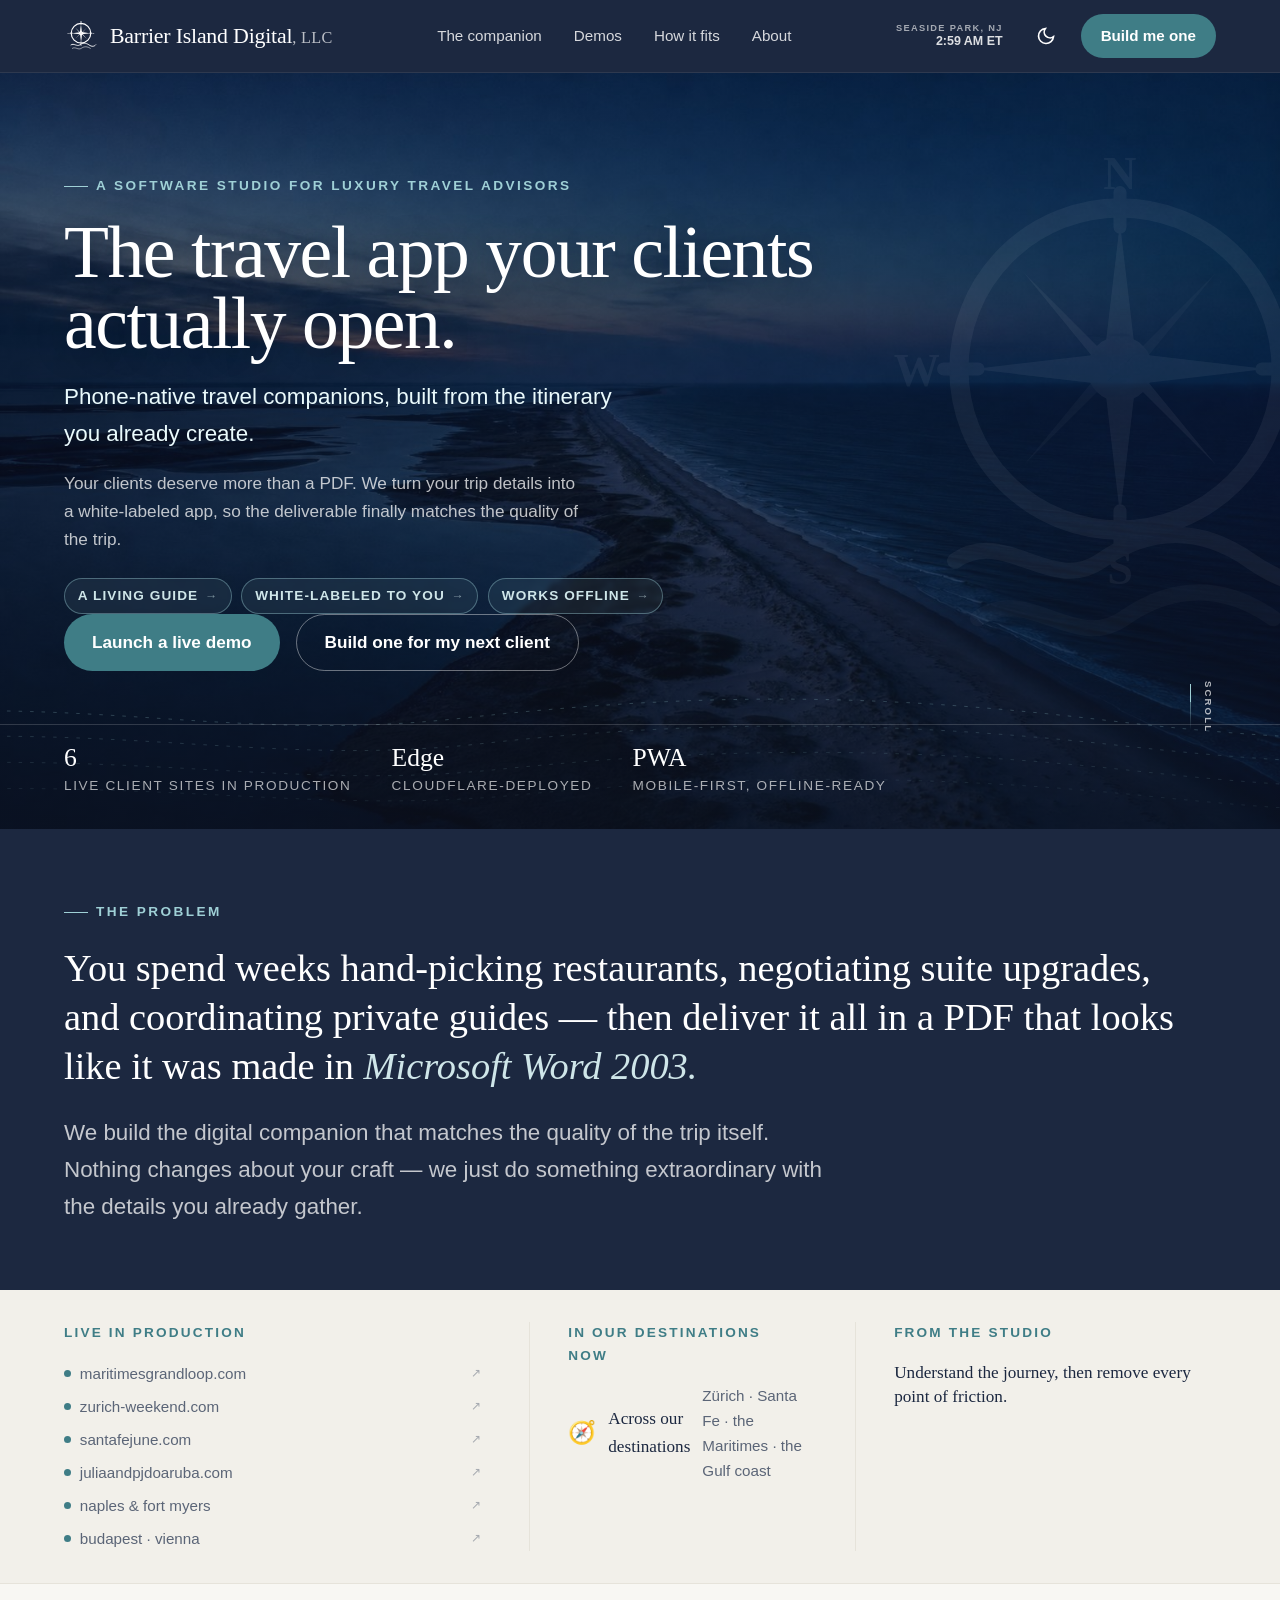
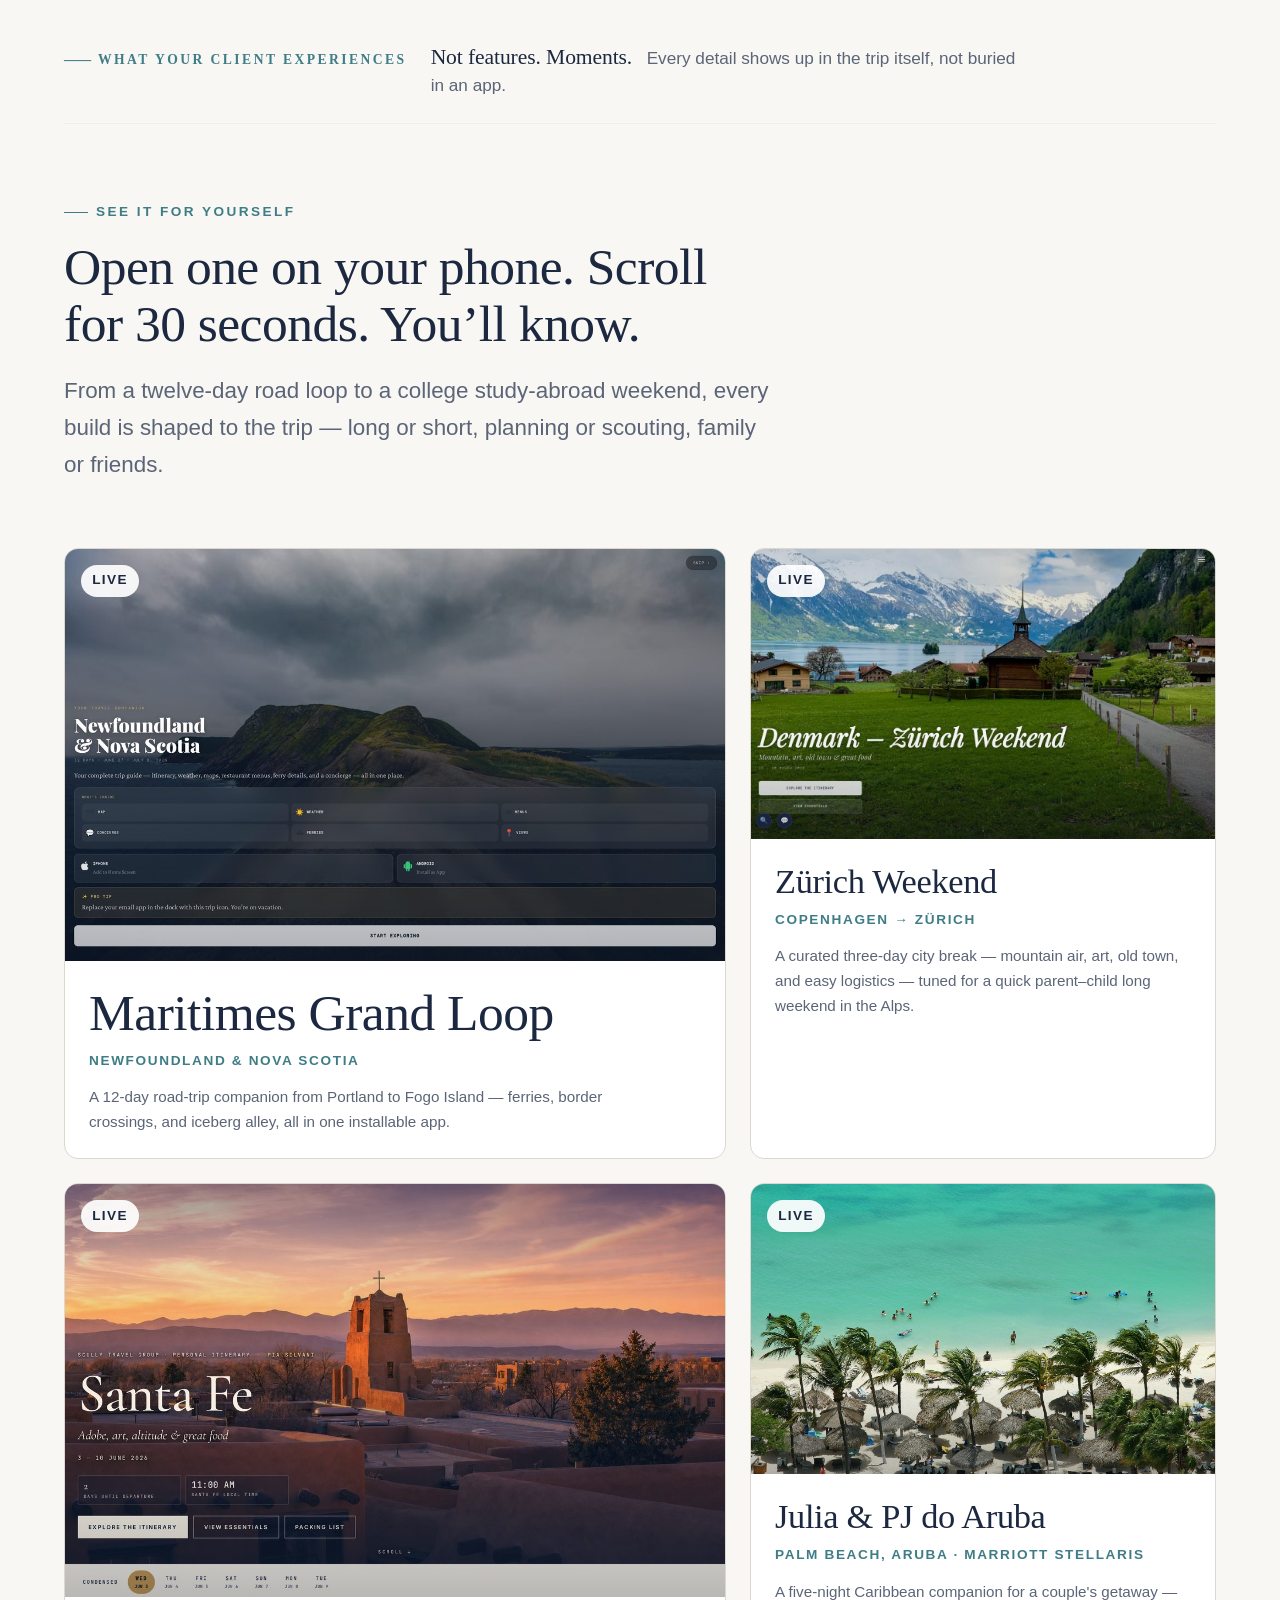
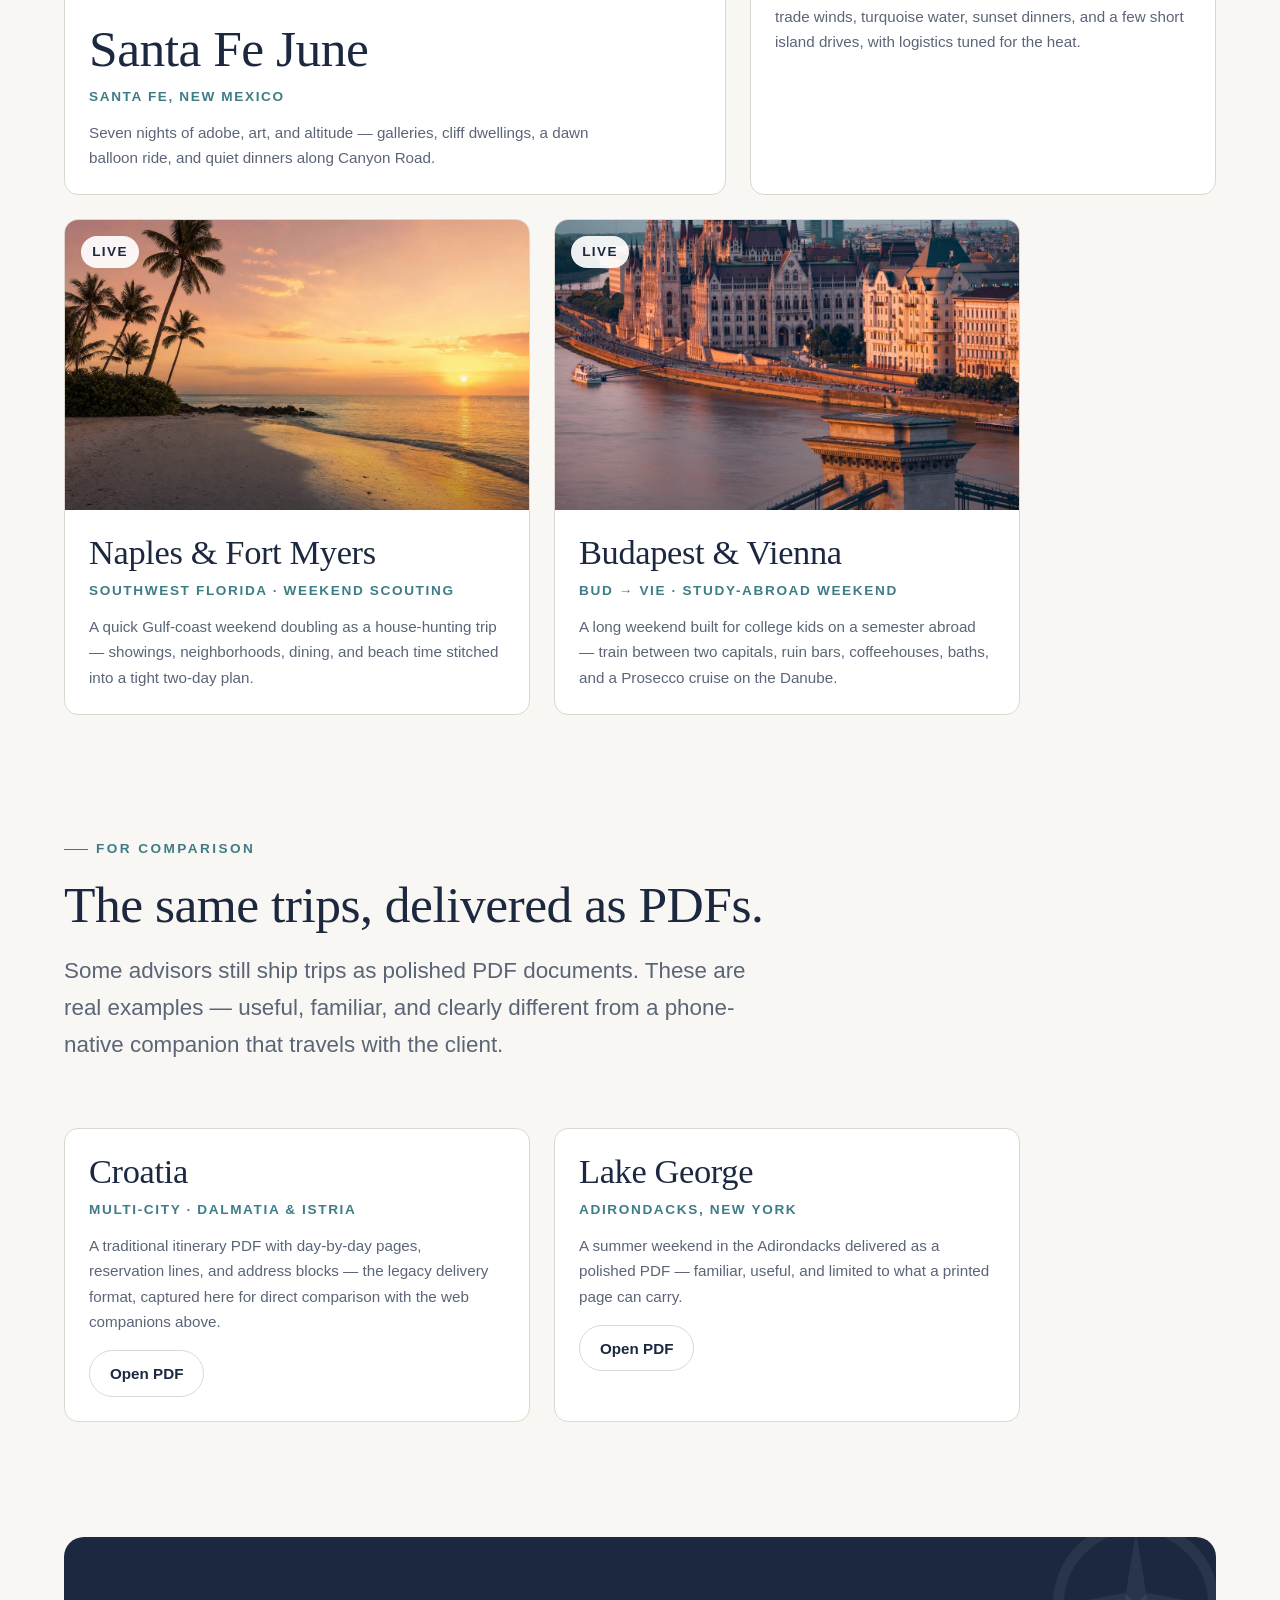
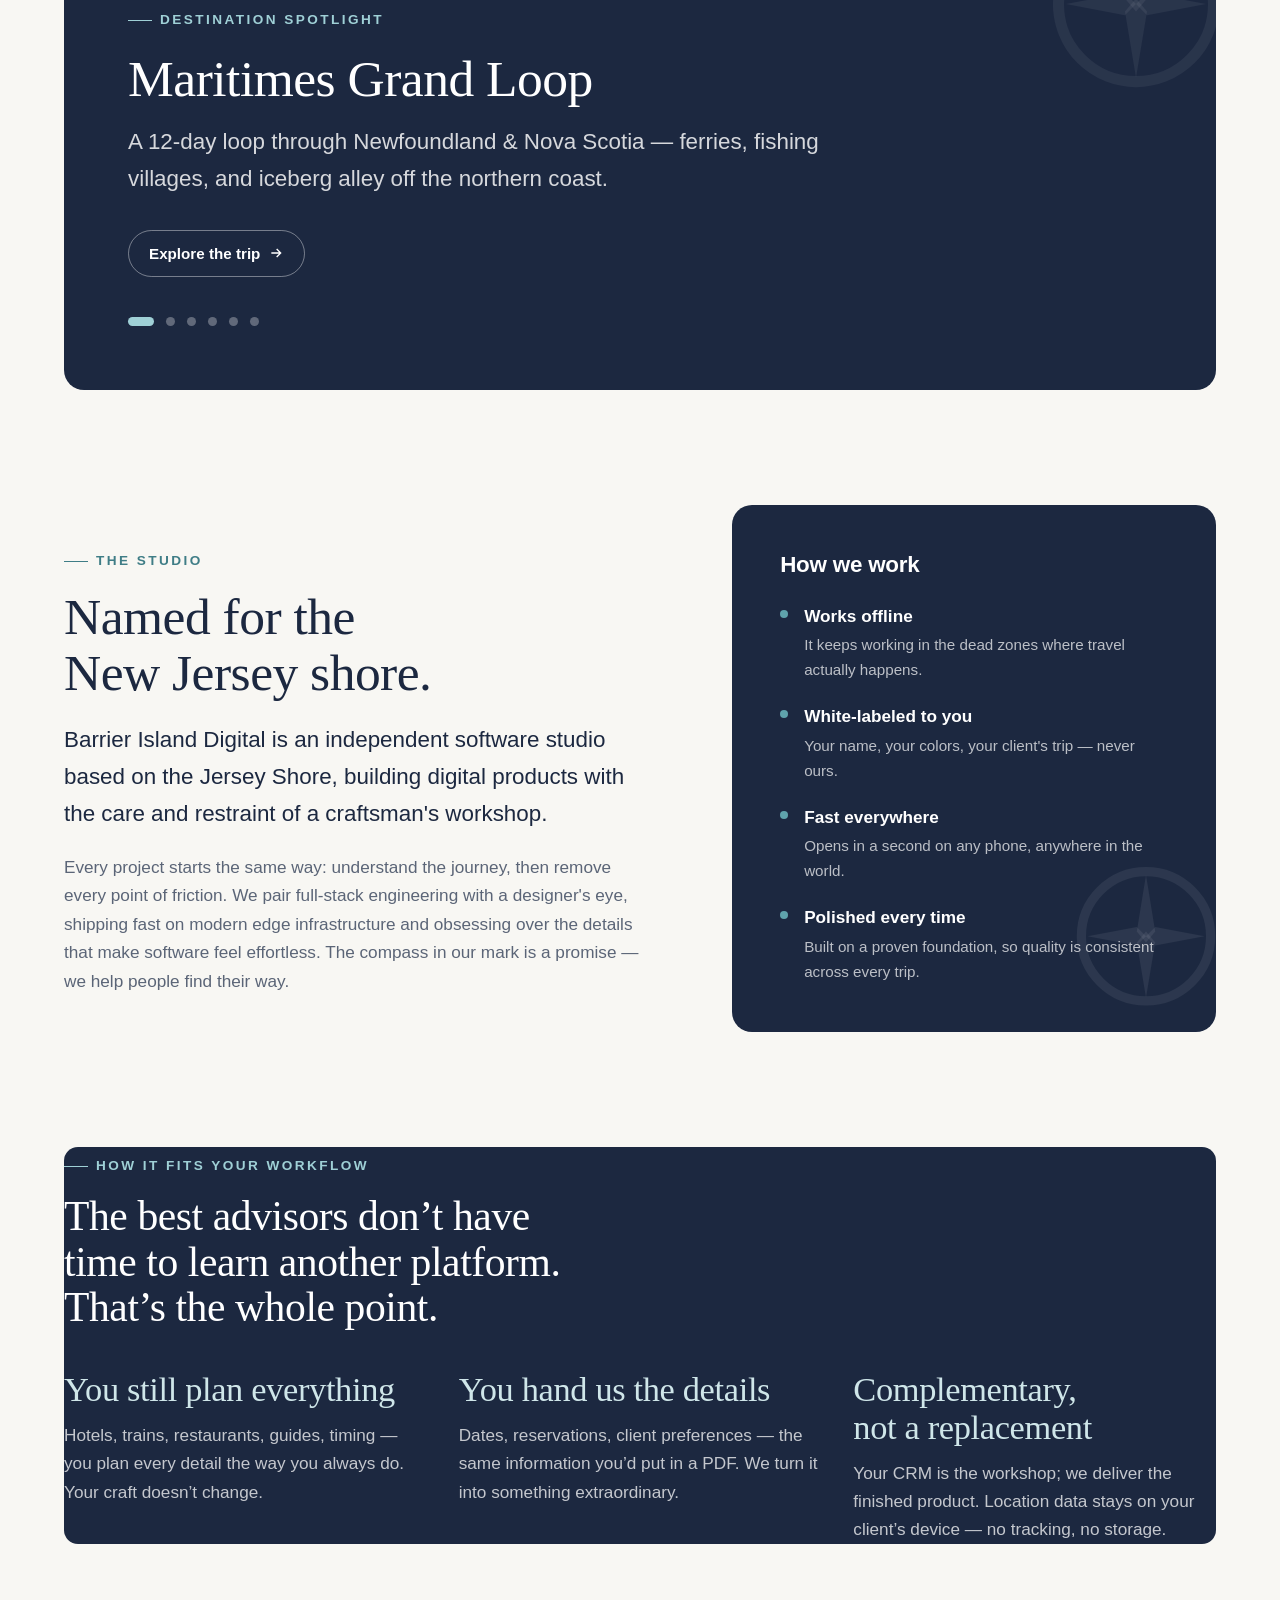
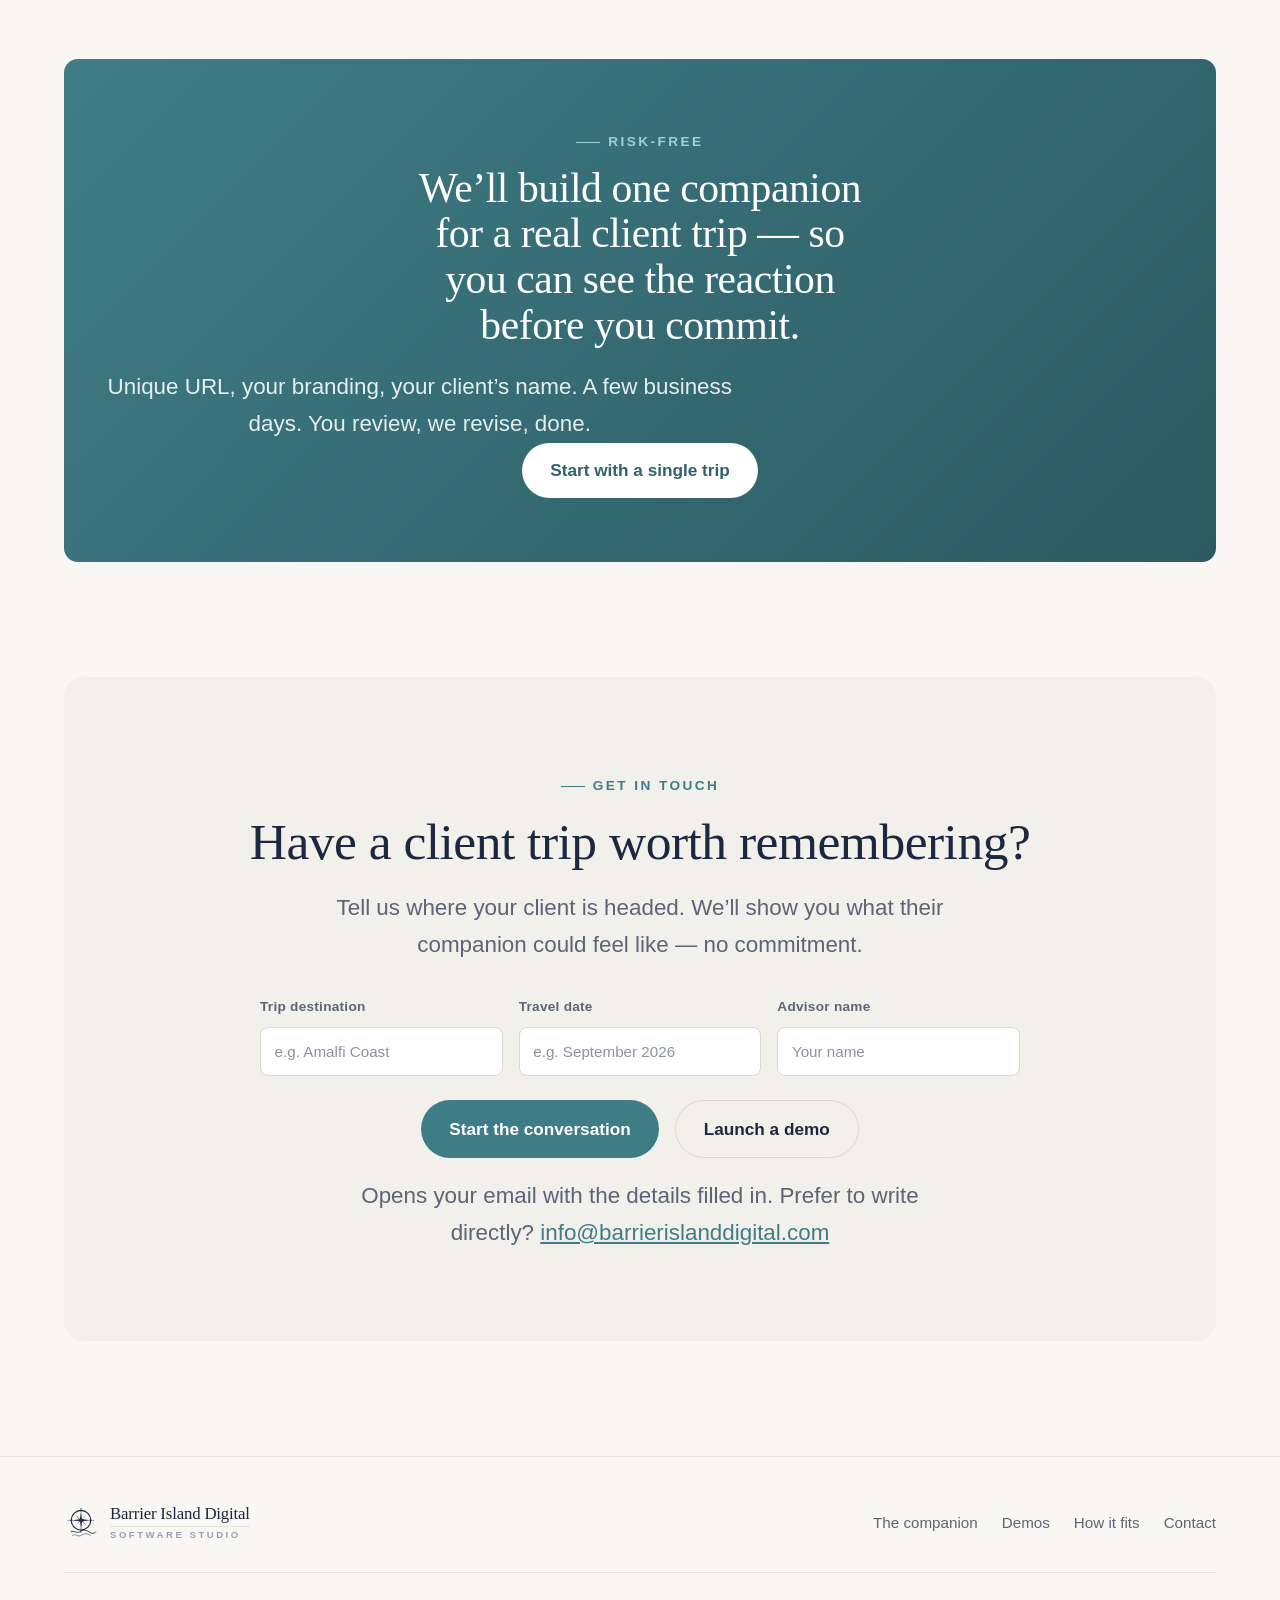
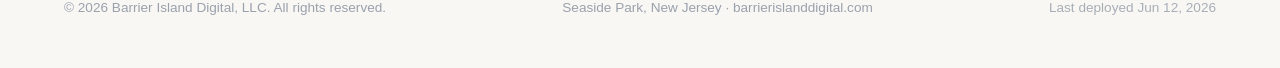
==== index.html @ 41405cf1 "PDF link cache-bust (?v=2) so Cloudflare edge applies the new inline-disposition header The previous" ====
<!DOCTYPE html>
<html lang="en">
<head>
<meta charset="UTF-8">
<meta name="viewport" content="width=device-width, initial-scale=1.0">
<title>Barrier Island Digital — Digital Travel Companions for Luxury Advisors</title>
<meta name="description" content="Barrier Island Digital, LLC builds living, phone-native travel companions for luxury travel advisors — so the deliverable finally matches the quality of the trip. White-label, offline-ready, built from the itinerary you already create.">
<meta property="og:title" content="Barrier Island Digital, LLC">
<meta property="og:description" content="Living, phone-native travel companions for luxury travel advisors — built from the itinerary you already create.">
<meta property="og:type" content="website">
<meta property="og:url" content="https://www.barrierislanddigital.com">
<meta property="og:image" content="https://www.barrierislanddigital.com/assets/icon-512.png?v=20260601b">
<!-- Favicons & app / home-screen icons -->
<link rel="icon" type="image/png" sizes="32x32" href="/assets/favicon-32.png?v=20260601b">
<link rel="icon" type="image/png" sizes="16x16" href="/assets/favicon-16.png?v=20260601b">
<link rel="apple-touch-icon" sizes="180x180" href="/assets/apple-touch-icon.png?v=20260601b">
<meta name="apple-mobile-web-app-title" content="Barrier Island">
<meta name="apple-mobile-web-app-capable" content="yes">
<meta name="apple-mobile-web-app-status-bar-style" content="black-translucent">
<meta name="mobile-web-app-capable" content="yes">
<link rel="manifest" href="/site.webmanifest?v=20260601b">
<meta name="theme-color" content="#1c2840">
<link href="https://api.fontshare.com/v2/css?f[]=boska@400,500,700&f[]=satoshi@400,500,600,700&display=swap" rel="stylesheet">
<link rel="stylesheet" href="styles.9b8cd657.css">

<!-- ============ Service worker: network-first HTML so users never see stale deploys ============
     After first install, every future deploy is picked up automatically on the next navigation.
     The user never has to clear their cache. (Pattern from short-aruba/sw.js, runbook Lesson 9.) -->
<script>
(function(){
  if (!('serviceWorker' in navigator)) return;
  if (!location.protocol.startsWith('http')) return;
  if (location.hostname === 'localhost' || location.hostname.endsWith('.pages.dev')) return;
  window.addEventListener('load', function(){
    // Versioned URL forces the browser to fetch a new sw.js when version bumps.
    navigator.serviceWorker.register('/sw.js?v=20260609a').then(function(reg){
      if (reg.waiting) reg.waiting.postMessage('SKIP_WAITING');
      reg.addEventListener('updatefound', function(){
        var nw = reg.installing;
        if (!nw) return;
        nw.addEventListener('statechange', function(){
          if (nw.state === 'installed' && navigator.serviceWorker.controller) {
            nw.postMessage('SKIP_WAITING');
          }
        });
      });
      var reloaded = false;
      navigator.serviceWorker.addEventListener('controllerchange', function(){
        if (reloaded) return;
        reloaded = true;
        window.location.reload();
      });
    }).catch(function(){});
  });
})();
</script>
</head>
<body>

<!-- ============ Header ============ -->
<header class="header" id="header">
  <div class="wrap nav">
    <a href="#top" class="brand" aria-label="Barrier Island Digital home">
      <span class="mark" role="img" aria-label="Barrier Island Digital compass mark"><svg viewBox="-8 0 146 140" fill="none" aria-hidden="true"><circle cx="65" cy="58" r="42" fill="none" stroke="currentColor" stroke-width="5"/><g stroke="currentColor" stroke-width="3.4" stroke-linecap="round"><line x1="65" y1="12" x2="65" y2="21"/><line x1="65" y1="95" x2="65" y2="104"/><line x1="19" y1="58" x2="28" y2="58"/><line x1="102" y1="58" x2="111" y2="58"/></g><g fill="currentColor"><polygon points="65,20 69,54 65,58 61,54"/><polygon points="65,20 65,58 61,54" opacity="0.6"/><polygon points="65,96 69,62 65,58 61,62"/><polygon points="65,96 65,58 69,62" opacity="0.6"/><polygon points="103,58 69,62 65,58 69,54"/><polygon points="103,58 69,54 65,58" opacity="0.6"/><polygon points="27,58 61,54 65,58 61,62"/><polygon points="27,58 61,62 65,58" opacity="0.6"/><polygon points="40,33 63,56 60,58 58,55"/><polygon points="90,33 67,56 70,58 72,55" opacity="0.55"/><polygon points="40,83 63,60 60,58 58,61" opacity="0.55"/><polygon points="90,83 67,60 70,58 72,61"/></g><circle cx="65" cy="58" r="6.5" fill="none" stroke="currentColor" stroke-width="4"/><circle cx="65" cy="58" r="2.6" fill="currentColor"/><g fill="currentColor" font-family="Georgia, 'Times New Roman', serif" font-weight="700" text-anchor="middle"><text x="65" y="11" font-size="12">N</text><text x="65" y="114" font-size="12">S</text><text x="118" y="62.5" font-size="12">E</text><text x="12" y="62.5" font-size="12">W</text></g><g stroke="currentColor" fill="none" stroke-width="4.2" stroke-linecap="round"><path d="M22 108 C35 99, 47 117, 60 108 S86 99, 99 108 S121 116, 128 108" opacity="0.92"/><path d="M28 123 C41 114, 53 132, 66 123 S92 114, 105 123" opacity="0.55"/></g></svg></span>
      <span class="name">Barrier Island Digital<span class="llc">, LLC</span></span>
    </a>
    <nav class="nav-links" aria-label="Primary">
      <a href="#services">The companion</a>
      <a href="#work">Demos</a>
      <a href="#workflow">How it fits</a>
      <a href="#about">About</a>
    </nav>
    <div class="nav-right">
      <span class="nav-clock" aria-label="Studio local time"><span class="nav-clock-loc">Seaside Park, NJ</span><span class="nav-clock-time" id="navClock">—</span></span>
      <button class="theme-toggle" data-theme-toggle aria-label="Switch to dark mode"></button>
      <a href="#pilot" class="btn btn-primary">Build me one</a>
      <button class="menu-btn" id="menuBtn" aria-label="Open menu" aria-expanded="false">
        <svg width="22" height="22" viewBox="0 0 24 24" fill="none" stroke="currentColor" stroke-width="2"><path d="M3 6h18M3 12h18M3 18h18"/></svg>
      </button>
    </div>
  </div>
  <div class="mobile-menu" id="mobileMenu">
    <a href="#services">The companion</a><a href="#work">Demos</a><a href="#workflow">How it fits</a><a href="#about">About</a>
    <a href="#pilot" class="btn btn-primary">Build me one</a>
  </div>
</header>

<main id="top">
<!-- ============ Hero ============ -->
<section class="hero">
  <div class="hero-bg"><img src="assets/hero-island.jpg" alt="A barrier island at blue hour, ocean on one side and a quiet bay on the other"></div>
  <!-- drifting sea-line motion layer (decorative) -->
  <div class="hero-motion" aria-hidden="true">
    <svg class="sea-lines" viewBox="0 0 1440 600" preserveAspectRatio="none" xmlns="http://www.w3.org/2000/svg">
      <g fill="none" stroke="#9fd0d6" stroke-width="1">
        <path class="sea-line" d="M-200 470 C 100 440, 260 500, 520 470 S 980 440, 1240 472 S 1640 500, 1840 470"/>
        <path class="sea-line" d="M-200 500 C 120 470, 300 528, 540 500 S 1000 472, 1260 502 S 1660 528, 1840 500"/>
        <path class="sea-line" d="M-200 530 C 140 502, 320 556, 560 530 S 1020 502, 1280 532 S 1680 556, 1840 530"/>
        <path class="sea-line" d="M-200 560 C 160 534, 340 584, 580 560 S 1040 534, 1300 562 S 1700 584, 1840 560"/>
      </g>
    </svg>
    <span class="hero-compass" aria-hidden="true"><svg viewBox="-8 0 146 140" fill="none"><circle cx="65" cy="58" r="42" fill="none" stroke="currentColor" stroke-width="5"/><g stroke="currentColor" stroke-width="3.4" stroke-linecap="round"><line x1="65" y1="12" x2="65" y2="21"/><line x1="65" y1="95" x2="65" y2="104"/><line x1="19" y1="58" x2="28" y2="58"/><line x1="102" y1="58" x2="111" y2="58"/></g><g fill="currentColor"><polygon points="65,20 69,54 65,58 61,54"/><polygon points="65,20 65,58 61,54" opacity="0.6"/><polygon points="65,96 69,62 65,58 61,62"/><polygon points="65,96 65,58 69,62" opacity="0.6"/><polygon points="103,58 69,62 65,58 69,54"/><polygon points="103,58 69,54 65,58" opacity="0.6"/><polygon points="27,58 61,54 65,58 61,62"/><polygon points="27,58 61,62 65,58" opacity="0.6"/><polygon points="40,33 63,56 60,58 58,55"/><polygon points="90,33 67,56 70,58 72,55" opacity="0.55"/><polygon points="40,83 63,60 60,58 58,61" opacity="0.55"/><polygon points="90,83 67,60 70,58 72,61"/></g><circle cx="65" cy="58" r="6.5" fill="none" stroke="currentColor" stroke-width="4"/><circle cx="65" cy="58" r="2.6" fill="currentColor"/><g fill="currentColor" font-family="Georgia, 'Times New Roman', serif" font-weight="700" text-anchor="middle"><text x="65" y="11" font-size="12">N</text><text x="65" y="114" font-size="12">S</text><text x="118" y="62.5" font-size="12">E</text><text x="12" y="62.5" font-size="12">W</text></g><g stroke="currentColor" fill="none" stroke-width="4.2" stroke-linecap="round"><path d="M22 108 C35 99, 47 117, 60 108 S86 99, 99 108 S121 116, 128 108" opacity="0.92"/><path d="M28 123 C41 114, 53 132, 66 123 S92 114, 105 123" opacity="0.55"/></g></svg></span>
  </div>
  <div class="wrap hero-inner">
    <span class="eyebrow">A software studio for luxury travel advisors</span>
    <h1 class="hero-wordmark">The travel app your clients<br>actually open.</h1>
    <p class="hero-tagline">Phone-native travel companions, built from the itinerary you already create.</p>
    <p class="hero-sub">Your clients deserve more than a PDF. We turn your trip details into a white-labeled app, so the deliverable finally matches the quality of the trip.</p>
    <div class="hero-tags" role="list" aria-label="What your client gets — tap to explore">
      <button class="hero-tag" role="listitem" data-jump="svc-travel">A living guide<span class="tag-arrow" aria-hidden="true">→</span></button>
      <button class="hero-tag" role="listitem" data-jump="svc-product">White-labeled to you<span class="tag-arrow" aria-hidden="true">→</span></button>
      <button class="hero-tag" role="listitem" data-jump="svc-edge">Works offline<span class="tag-arrow" aria-hidden="true">→</span></button>
    </div>
    <div class="hero-cta">
      <a href="https://www.zurich-weekend.com" target="_blank" rel="noopener" class="btn btn-primary btn-lg" data-launch-demo="https://www.zurich-weekend.com" data-demo-name="Zürich Weekend">Launch a live demo</a>
      <a href="#contact" class="btn btn-ghost btn-lg">Build one for my next client</a>
    </div>
  </div>
  <a href="#work" class="hero-scroll" aria-label="Scroll to work"><span class="hero-scroll-text">Scroll</span><span class="hero-scroll-line"></span></a>
  <div class="hero-meta">
    <div class="wrap">
      <div class="hero-meta-headline"><strong class="hero-meta-num">6</strong><span>Live client sites in production</span></div>
      <div><strong>Edge</strong><span>Cloudflare-deployed</span></div>
      <div><strong>PWA</strong><span>Mobile-first, offline-ready</span></div>
    </div>
  </div>
</section>

<!-- ============ The Problem ============ -->
<section class="problemband" aria-label="The problem we solve">
  <div class="wrap">
    <span class="eyebrow on-dark">The problem</span>
    <p class="problem-lead">You spend weeks hand-picking restaurants, negotiating suite upgrades, and coordinating private guides — then deliver it all in a PDF that looks like it was made in <em>Microsoft Word 2003.</em></p>
    <p class="problem-sub">We build the digital companion that matches the quality of the trip itself. Nothing changes about your craft — we just do something extraordinary with the details you already gather.</p>
  </div>
</section>

<!-- ============ Live bar: production proof + destination weather + studio note ============ -->
<section class="livebar" aria-label="Studio live status">
  <div class="wrap livebar-inner">
    <div class="lb-block lb-proof">
      <span class="lb-label">Live in production</span>
      <div class="proof-sites">
        <a class="proof-site" href="https://maritimesgrandloop.com" target="_blank" rel="noopener" data-launch-demo="https://maritimesgrandloop.com" data-demo-name="Maritimes Grand Loop"><span class="proof-dot"></span>maritimesgrandloop.com<span class="proof-arrow">↗</span></a>
        <a class="proof-site" href="https://zurich-weekend.com" target="_blank" rel="noopener" data-launch-demo="https://zurich-weekend.com" data-demo-name="Zürich Weekend"><span class="proof-dot"></span>zurich-weekend.com<span class="proof-arrow">↗</span></a>
        <a class="proof-site" href="https://jhwiv.github.io/santafe-demo/" target="_blank" rel="noopener" data-launch-demo="https://jhwiv.github.io/santafe-demo/" data-demo-name="Santa Fe June"><span class="proof-dot"></span>santafejune.com<span class="proof-arrow">↗</span></a>
        <a class="proof-site" href="https://juliaandpjdoaruba.com" target="_blank" rel="noopener" data-launch-demo="https://juliaandpjdoaruba.com" data-demo-name="Julia & PJ do Aruba"><span class="proof-dot"></span>juliaandpjdoaruba.com<span class="proof-arrow">↗</span></a>
        <a class="proof-site" href="/naples/" target="_blank" rel="noopener" data-launch-demo="/naples/" data-demo-name="Naples & Fort Myers"><span class="proof-dot"></span>naples & fort myers<span class="proof-arrow">↗</span></a>
        <a class="proof-site" href="/budvienna/" target="_blank" rel="noopener" data-launch-demo="/budvienna/" data-demo-name="Budapest &amp; Vienna"><span class="proof-dot"></span>budapest · vienna<span class="proof-arrow">↗</span></a>
      </div>
    </div>
    <div class="lb-block lb-weather" id="weatherStrip" aria-live="polite">
      <span class="lb-label">In our destinations now</span>
      <div class="weather-rotator" id="weatherRotator"><span class="wx skeleton">Checking the skies…</span></div>
    </div>
    <div class="lb-block lb-status">
      <span class="lb-label">From the studio</span>
      <div class="fieldnote" id="fieldNote" aria-live="polite">—</div>
    </div>
  </div>
</section>

<!-- ============ Services ============ -->
<section class="section" id="services">
  <div class="wrap">
    <div class="bridge reveal" aria-label="What your client experiences">
      <span class="bridge-eyebrow">What your client experiences</span>
      <p class="bridge-line"><strong>Not features. Moments.</strong> Every detail shows up in the trip itself, not buried in an app.</p>
    </div>
  </div>
</section>

<!-- ============ Work ============ -->
<section class="section" id="work" style="padding-top:0">
  <div class="wrap">
    <div class="section-head reveal">
      <span class="eyebrow">See it for yourself</span>
      <h2>Open one on your phone. Scroll for 30 seconds. You’ll know.</h2>
      <p>From a twelve-day road loop to a college study-abroad weekend, every build is shaped to the trip — long or short, planning or scouting, family or friends.</p>
    </div>
    <div class="portfolio-grid">

      <article class="project feature reveal" data-launch-demo="https://maritimesgrandloop.com" data-demo-name="Maritimes Grand Loop" tabindex="0" role="button" aria-label="Open Maritimes Grand Loop demo">
        <div class="project-visual"><span class="project-tag">Live</span><img src="/assets/work/maritimes.jpg" alt="Maritimes Grand Loop website" loading="lazy" decoding="async"></div>
        <div class="project-body">
          <h3>Maritimes Grand Loop</h3>
          <div class="loc">Newfoundland &amp; Nova Scotia</div>
          <p>A 12-day road-trip companion from Portland to Fogo Island — ferries, border crossings, and iceberg alley, all in one installable app.</p>
          <div class="facts">
            <div class="fact"><b>12</b><span>Days</span></div>
            <div class="fact"><b>~1,400&nbsp;km</b><span>Driven</span></div>
            <div class="fact"><b>3</b><span>Ferries</span></div>
            <div class="fact"><b>Summer</b><span>Iceberg season</span></div>
          </div>
        </div>
      </article>

      <article class="project half reveal" data-launch-demo="https://zurich-weekend.com" data-demo-name="Zürich Weekend" tabindex="0" role="button" aria-label="Open Zürich Weekend demo">
        <div class="project-visual"><span class="project-tag">Live</span><img src="/assets/work/zurich.jpg" alt="Zürich Weekend website" loading="lazy" decoding="async"></div>
        <div class="project-body">
          <h3>Zürich Weekend</h3>
          <div class="loc">Copenhagen → Zürich</div>
          <p>A curated three-day city break — mountain air, art, old town, and easy logistics — tuned for a quick parent–child long weekend in the Alps.</p>
          <div class="facts">
            <div class="fact"><b>3</b><span>Days</span></div>
            <div class="fact"><b>CPH→ZRH</b><span>Route</span></div>
            <div class="fact"><b>Old&nbsp;Town</b><span>+ lake &amp; alps</span></div>
          </div>
        </div>
      </article>

      <article class="project feature reveal" data-launch-demo="https://jhwiv.github.io/santafe-demo/" data-demo-name="Santa Fe June" tabindex="0" role="button" aria-label="Open Santa Fe June demo">
        <div class="project-visual"><span class="project-tag">Live</span><img src="/assets/work/santafe.jpg" alt="Santa Fe June website" loading="lazy" decoding="async"></div>
        <div class="project-body">
          <h3>Santa Fe June</h3>
          <div class="loc">Santa Fe, New Mexico</div>
          <p>Seven nights of adobe, art, and altitude — galleries, cliff dwellings, a dawn balloon ride, and quiet dinners along Canyon Road.</p>
          <div class="facts">
            <div class="fact"><b>7</b><span>Nights</span></div>
            <div class="fact"><b>7,200&nbsp;ft</b><span>Elevation</span></div>
            <div class="fact"><b>June</b><span>Best light</span></div>
          </div>
        </div>
      </article>

      <article class="project half reveal" data-launch-demo="https://juliaandpjdoaruba.com" data-demo-name="Julia & PJ do Aruba" tabindex="0" role="button" aria-label="Open Julia & PJ do Aruba demo">
        <div class="project-visual"><span class="project-tag">Live</span><img src="/assets/work/aruba.jpg" alt="Julia & PJ do Aruba travel companion" loading="lazy" decoding="async"></div>
        <div class="project-body">
          <h3>Julia &amp; PJ do Aruba</h3>
          <div class="loc">Palm Beach, Aruba · Marriott Stellaris</div>
          <p>A five-night Caribbean companion for a couple's getaway — trade winds, turquoise water, sunset dinners, and a few short island drives, with logistics tuned for the heat.</p>
          <div class="facts">
            <div class="fact"><b>5</b><span>Nights</span></div>
            <div class="fact"><b>Palm&nbsp;Beach</b><span>Marriott</span></div>
            <div class="fact"><b>EWR→AUA</b><span>Route</span></div>
          </div>
        </div>
      </article>

      <article class="project half reveal" data-launch-demo="/naples/" data-demo-name="Naples & Fort Myers" tabindex="0" role="button" aria-label="Open Naples & Fort Myers demo">
        <div class="project-visual"><span class="project-tag">Live</span><img src="/assets/work/naples.jpg" alt="Naples & Fort Myers travel companion" loading="lazy" decoding="async"></div>
        <div class="project-body">
          <h3>Naples &amp; Fort Myers</h3>
          <div class="loc">Southwest Florida · Weekend scouting</div>
          <p>A quick Gulf-coast weekend doubling as a house-hunting trip — showings, neighborhoods, dining, and beach time stitched into a tight two-day plan.</p>
          <div class="facts">
            <div class="fact"><b>Weekend</b><span>Getaway</span></div>
            <div class="fact"><b>House</b><span>hunting</span></div>
            <div class="fact"><b>RSW</b><span>Gateway</span></div>
          </div>
        </div>
      </article>

      <article class="project half reveal" data-launch-demo="/budvienna/" data-demo-name="Budapest &amp; Vienna" tabindex="0" role="button" aria-label="Open Budapest & Vienna demo">
        <div class="project-visual"><span class="project-tag">Live</span><img src="/assets/work/budvienna.jpg" alt="Budapest & Vienna travel companion" loading="lazy" decoding="async"></div>
        <div class="project-body">
          <h3>Budapest &amp; Vienna</h3>
          <div class="loc">BUD → VIE · Study-abroad weekend</div>
          <p>A long weekend built for college kids on a semester abroad — train between two capitals, ruin bars, coffeehouses, baths, and a Prosecco cruise on the Danube.</p>
          <div class="facts">
            <div class="fact"><b>6</b><span>Days</span></div>
            <div class="fact"><b>2 cities</b><span>1 train</span></div>
            <div class="fact"><b>Spring</b><span>Break</span></div>
          </div>
        </div>
      </article>

    </div>
  </div>
</section>

<!-- ============ PDF examples (legacy delivery format, for comparison) ============ -->
<section class="section" id="pdf-examples" style="padding-top:0">
  <div class="wrap">
    <div class="section-head reveal">
      <span class="eyebrow">For comparison</span>
      <h2>The same trips, delivered as PDFs.</h2>
      <p>Some advisors still ship trips as polished PDF documents. These are real examples — useful, familiar, and clearly different from a phone-native companion that travels with the client.</p>
    </div>
    <div class="portfolio-grid">

      <article class="project half reveal">
        <div class="project-body">
          <h3>Croatia</h3>
          <div class="loc">Multi-city · Dalmatia &amp; Istria</div>
          <p>A traditional itinerary PDF with day-by-day pages, reservation lines, and address blocks — the legacy delivery format, captured here for direct comparison with the web companions above.</p>
          <p style="margin-top:1rem"><a class="btn btn-ghost" href="/croatia_itinerary.pdf?v=2" target="_blank" rel="noopener noreferrer" type="application/pdf">Open PDF</a></p>
        </div>
      </article>

      <article class="project half reveal">
        <div class="project-body">
          <h3>Lake George</h3>
          <div class="loc">Adirondacks, New York</div>
          <p>A summer weekend in the Adirondacks delivered as a polished PDF — familiar, useful, and limited to what a printed page can carry.</p>
          <p style="margin-top:1rem"><a class="btn btn-ghost" href="/lake-george-itinerary-1.pdf?v=2" target="_blank" rel="noopener noreferrer" type="application/pdf">Open PDF</a></p>
        </div>
      </article>

    </div>
  </div>
</section>

<!-- ============ Destination spotlight (rotating) ============ -->
<section class="section spotlight-section" id="spotlight" style="padding-top:0">
  <div class="wrap">
    <div class="spotlight reveal">
      <div class="spotlight-mark" aria-hidden="true">
        <svg viewBox="0 0 130 140" fill="none"><circle cx="65" cy="58" r="42" fill="none" stroke="currentColor" stroke-width="6"/><polygon points="65,18 71,55 65,62 59,55" fill="currentColor"/><polygon points="103,58 71,64 65,58 71,52" fill="currentColor"/><polygon points="65,98 71,62 65,55 59,62" fill="currentColor"/><polygon points="27,58 59,64 65,58 59,52" fill="currentColor"/></svg>
      </div>
      <span class="eyebrow">Destination spotlight</span>
      <div class="spotlight-body" id="spotlightBody" aria-live="polite">
        <h2 id="spTitle">Maritimes Grand Loop</h2>
        <p id="spFact">A 12-day loop through Newfoundland &amp; Nova Scotia — ferries, fishing villages, and iceberg alley.</p>
        <a id="spLink" href="https://maritimesgrandloop.com" target="_blank" rel="noopener" class="btn btn-ghost">Explore the trip <svg width="16" height="16" viewBox="0 0 24 24" fill="none" stroke="currentColor" stroke-width="2"><path d="M5 12h14M13 6l6 6-6 6"/></svg></a>
      </div>
      <div class="spotlight-dots" id="spotlightDots" role="tablist" aria-label="Choose destination"></div>
    </div>
  </div>
</section>

<!-- ============ About ============ -->
<section class="section" id="about" style="padding-top:0">
  <div class="wrap about">
    <div class="about-copy reveal">
      <span class="eyebrow">The studio</span>
      <h2>Named for the New Jersey shore.</h2>
      <p class="lead">Barrier Island Digital is an independent software studio based on the Jersey Shore, building digital products with the care and restraint of a craftsman's workshop.</p>
      <p>Every project starts the same way: understand the journey, then remove every point of friction. We pair full-stack engineering with a designer's eye, shipping fast on modern edge infrastructure and obsessing over the details that make software feel effortless. The compass in our mark is a promise — we help people find their way.</p>
    </div>
    <div class="about-panel reveal">
      <svg class="pmark" viewBox="0 0 130 140" fill="none" aria-hidden="true">
        <circle cx="65" cy="58" r="42" fill="none" stroke="currentColor" stroke-width="6"/>
        <polygon points="65,18 71,55 65,62 59,55" fill="currentColor"/>
        <polygon points="103,58 71,64 65,58 71,52" fill="currentColor"/>
        <polygon points="65,98 71,62 65,55 59,62" fill="currentColor"/>
        <polygon points="27,58 59,64 65,58 59,52" fill="currentColor"/>
      </svg>
      <h3>How we work</h3>
      <ul class="about-list" role="list">
        <li><span class="dot"></span><div><b>Works offline</b><span>It keeps working in the dead zones where travel actually happens.</span></div></li>
        <li><span class="dot"></span><div><b>White-labeled to you</b><span>Your name, your colors, your client's trip — never ours.</span></div></li>
        <li><span class="dot"></span><div><b>Fast everywhere</b><span>Opens in a second on any phone, anywhere in the world.</span></div></li>
        <li><span class="dot"></span><div><b>Polished every time</b><span>Built on a proven foundation, so quality is consistent across every trip.</span></div></li>
      </ul>
    </div>
  </div>
</section>

<!-- ============ How it fits your workflow ============ -->
<section class="section fitband" id="workflow" style="padding-top:0">
  <div class="wrap">
    <div class="fit-panel reveal">
      <span class="eyebrow on-dark">How it fits your workflow</span>
      <h2>The best advisors don’t have time to learn another platform. That’s the whole point.</h2>
      <div class="fit-grid">
        <div><h3>You still plan everything</h3><p>Hotels, trains, restaurants, guides, timing — you plan every detail the way you always do. Your craft doesn’t change.</p></div>
        <div><h3>You hand us the details</h3><p>Dates, reservations, client preferences — the same information you’d put in a PDF. We turn it into something extraordinary.</p></div>
        <div><h3>Complementary, not a replacement</h3><p>Your CRM is the workshop; we deliver the finished product. Location data stays on your client’s device — no tracking, no storage.</p></div>
      </div>
    </div>
  </div>
</section>

<!-- ============ Risk-free pilot ============ -->
<section class="section pilotband" id="pilot" style="padding-top:0">
  <div class="wrap">
    <div class="pilot-panel reveal">
      <span class="eyebrow on-dark" style="justify-content:center">Risk-free</span>
      <h2>We’ll build one companion for a real client trip — so you can see the reaction before you commit.</h2>
      <p>Unique URL, your branding, your client’s name. A few business days. You review, we revise, done.</p>
      <a href="#contact" class="btn btn-lg pilot-cta">Start with a single trip</a>
    </div>
  </div>
</section>

<!-- ============ Contact ============ -->
<section class="section" id="contact" style="padding-top:0">
  <div class="wrap">
    <div class="contact reveal">
      <span class="eyebrow" style="justify-content:center">Get in touch</span>
      <h2>Have a client trip worth remembering?</h2>
      <p>Tell us where your client is headed. We’ll show you what their companion could feel like — no commitment.</p>
      <form class="contact-form" id="contactForm" novalidate>
        <div class="cf-row">
          <label class="cf-field"><span>Trip destination</span><input type="text" name="destination" id="cfDestination" placeholder="e.g. Amalfi Coast" autocomplete="off" required></label>
          <label class="cf-field"><span>Travel date</span><input type="text" name="travelDate" id="cfDate" placeholder="e.g. September 2026" autocomplete="off" required></label>
          <label class="cf-field"><span>Advisor name</span><input type="text" name="advisor" id="cfAdvisor" placeholder="Your name" autocomplete="name" required></label>
        </div>
        <div class="contact-actions">
          <button type="submit" class="btn btn-primary btn-lg">Start the conversation</button>
          <a href="#work" class="btn btn-ghost btn-lg">Launch a demo</a>
        </div>
        <p class="cf-note" id="cfNote">Opens your email with the details filled in. Prefer to write directly? <a href="mailto:info@barrierislanddigital.com">info@barrierislanddigital.com</a></p>
      </form>
    </div>
  </div>
</section>
</main>

<!-- ============ Footer ============ -->
<footer class="footer">
  <div class="wrap">
    <div class="footer-grid">
      <a href="#top" class="brand" aria-label="Barrier Island Digital home">
        <span class="mark" role="img" aria-label="Barrier Island Digital compass mark"><svg viewBox="-8 0 146 140" fill="none" aria-hidden="true"><circle cx="65" cy="58" r="42" fill="none" stroke="currentColor" stroke-width="5"/><g stroke="currentColor" stroke-width="3.4" stroke-linecap="round"><line x1="65" y1="12" x2="65" y2="21"/><line x1="65" y1="95" x2="65" y2="104"/><line x1="19" y1="58" x2="28" y2="58"/><line x1="102" y1="58" x2="111" y2="58"/></g><g fill="currentColor"><polygon points="65,20 69,54 65,58 61,54"/><polygon points="65,20 65,58 61,54" opacity="0.6"/><polygon points="65,96 69,62 65,58 61,62"/><polygon points="65,96 65,58 69,62" opacity="0.6"/><polygon points="103,58 69,62 65,58 69,54"/><polygon points="103,58 69,54 65,58" opacity="0.6"/><polygon points="27,58 61,54 65,58 61,62"/><polygon points="27,58 61,62 65,58" opacity="0.6"/><polygon points="40,33 63,56 60,58 58,55"/><polygon points="90,33 67,56 70,58 72,55" opacity="0.55"/><polygon points="40,83 63,60 60,58 58,61" opacity="0.55"/><polygon points="90,83 67,60 70,58 72,61"/></g><circle cx="65" cy="58" r="6.5" fill="none" stroke="currentColor" stroke-width="4"/><circle cx="65" cy="58" r="2.6" fill="currentColor"/><g fill="currentColor" font-family="Georgia, 'Times New Roman', serif" font-weight="700" text-anchor="middle"><text x="65" y="11" font-size="12">N</text><text x="65" y="114" font-size="12">S</text><text x="118" y="62.5" font-size="12">E</text><text x="12" y="62.5" font-size="12">W</text></g><g stroke="currentColor" fill="none" stroke-width="4.2" stroke-linecap="round"><path d="M22 108 C35 99, 47 117, 60 108 S86 99, 99 108 S121 116, 128 108" opacity="0.92"/><path d="M28 123 C41 114, 53 132, 66 123 S92 114, 105 123" opacity="0.55"/></g></svg></span>
        <span class="name">Barrier Island Digital<span class="descriptor">Software Studio</span></span>
      </a>
      <nav class="footer-links" aria-label="Footer">
        <a href="#services">The companion</a><a href="#work">Demos</a><a href="#workflow">How it fits</a>
        <a href="mailto:info@barrierislanddigital.com">Contact</a>
      </nav>
    </div>
    <div class="footer-legal">
      <span>© <span id="year"></span> Barrier Island Digital, LLC. All rights reserved.</span>
      <span>Seaside Park, New Jersey · barrierislanddigital.com</span>
      <span class="deploy-stamp">Last deployed <span id="lastDeployed" data-build="2026-06-03T13:32:00Z"></span></span>
    </div>
  </div>
</footer>

<script src="main.35a243b5.js"></script>


</body>
</html>
---- styles.9b8cd657.css ----
/* ============ Tokens ============ */
:root {
  --text-xs: clamp(0.75rem, 0.7rem + 0.25vw, 0.85rem);
  --text-sm: clamp(0.875rem, 0.82rem + 0.3vw, 0.95rem);
  --text-base: clamp(1rem, 0.96rem + 0.2vw, 1.075rem);
  --text-lg: clamp(1.125rem, 1rem + 0.6vw, 1.4rem);
  --text-xl: clamp(1.5rem, 1.2rem + 1.25vw, 2.15rem);
  --text-2xl: clamp(2rem, 1.3rem + 2.4vw, 3.4rem);
  --text-3xl: clamp(2.6rem, 1.4rem + 4vw, 4.75rem);

  --space-1:.25rem; --space-2:.5rem; --space-3:.75rem; --space-4:1rem;
  --space-5:1.25rem; --space-6:1.5rem; --space-8:2rem; --space-10:2.5rem;
  --space-12:3rem; --space-16:4rem; --space-20:5rem; --space-24:6rem; --space-32:8rem;

  --radius-sm:.375rem; --radius-md:.5rem; --radius-lg:.875rem; --radius-xl:1.25rem; --radius-full:9999px;
  --transition:200ms cubic-bezier(.16,1,.3,1);

  --content-narrow:680px; --content-default:1040px; --content-wide:1280px;

  --font-display:'Boska','Hoefler Text',Georgia,serif;
  --font-body:'Satoshi','Inter',-apple-system,sans-serif;
}

:root, [data-theme="light"] {
  --navy:#1c2840;
  --color-bg:#f8f7f3;
  --color-surface:#ffffff;
  --color-surface-2:#f2f0ea;
  --color-surface-offset:#eceae3;
  --color-border:#dcd8cf;
  --color-divider:#e6e3da;
  --color-text:#1c2840;
  --color-text-muted:#5b6577;
  --color-text-faint:#9aa1ad;
  --color-text-inverse:#f8f7f3;
  --color-primary:#1c2840;
  --color-primary-hover:#2c3c5e;
  --color-accent:#3f7d86;       /* muted teal, from the sea */
  --color-accent-hover:#316169;
  --color-cream:#f0e6cf;        /* warm cream from the trip apps */
  --color-gold:#c6a25a;         /* muted gold accent */
  --shadow-sm:0 1px 2px rgba(28,40,64,.06);
  --shadow-md:0 6px 20px rgba(28,40,64,.09);
  --shadow-lg:0 18px 48px rgba(28,40,64,.14);
  --hero-overlay:linear-gradient(180deg, rgba(12,18,32,.42) 0%, rgba(12,18,32,.58) 55%, rgba(12,18,32,.78) 100%);
}

[data-theme="dark"] {
  --color-bg:#10141d;
  --color-surface:#171c28;
  --color-surface-2:#1d2330;
  --color-surface-offset:#222937;
  --color-border:#2c3344;
  --color-divider:#262d3b;
  --color-text:#e7e9ee;
  --color-text-muted:#9aa3b4;
  --color-text-faint:#5f6878;
  --color-text-inverse:#10141d;
  --color-primary:#cdd6e6;
  --color-primary-hover:#e7ecf4;
  --color-accent:#5fa3ac;
  --color-accent-hover:#79bcc5;
  --color-cream:#f0e6cf;
  --color-gold:#d8b772;
  --shadow-sm:0 1px 2px rgba(0,0,0,.3);
  --shadow-md:0 6px 20px rgba(0,0,0,.4);
  --shadow-lg:0 18px 48px rgba(0,0,0,.5);
  --hero-overlay:linear-gradient(180deg, rgba(6,9,16,.5) 0%, rgba(6,9,16,.66) 55%, rgba(6,9,16,.86) 100%);
}

/* ============ Base ============ */
*,*::before,*::after{box-sizing:border-box;margin:0;padding:0}
html{-webkit-font-smoothing:antialiased;-moz-osx-font-smoothing:grayscale;text-rendering:optimizeLegibility;scroll-behavior:smooth;scroll-padding-top:84px}
body{min-height:100dvh;line-height:1.65;font-family:var(--font-body);font-size:var(--text-base);color:var(--color-text);background:var(--color-bg);transition:background var(--transition),color var(--transition)}
img,svg{display:block;max-width:100%;height:auto}
ul[role=list]{list-style:none}
a{color:inherit;text-decoration:none}
button{cursor:pointer;background:none;border:none;color:inherit;font:inherit}
h1,h2,h3,h4{font-family:var(--font-display);font-weight:500;line-height:1.1;text-wrap:balance;letter-spacing:-.01em}
p{text-wrap:pretty;max-width:64ch}
::selection{background:rgba(63,125,134,.25)}
:focus-visible{outline:2px solid var(--color-accent);outline-offset:3px;border-radius:var(--radius-sm)}
@media (prefers-reduced-motion:reduce){*{animation-duration:.01ms!important;transition-duration:.01ms!important;scroll-behavior:auto!important}}

.wrap{width:100%;max-width:var(--content-wide);margin-inline:auto;padding-inline:clamp(var(--space-5),5vw,var(--space-16))}
.eyebrow{font-family:var(--font-body);font-size:var(--text-xs);font-weight:600;letter-spacing:.18em;text-transform:uppercase;color:var(--color-accent);display:inline-flex;align-items:flex-start;gap:var(--space-2)}
.eyebrow::before{content:"";width:24px;height:1px;background:var(--color-accent);margin-top:calc((1.65em - 1px) / 2)}
.section{padding-block:clamp(var(--space-20),9vw,var(--space-32))}
.section-head{max-width:720px;margin-bottom:clamp(var(--space-10),5vw,var(--space-16))}
.section-head h2{font-size:var(--text-2xl);margin-top:var(--space-4)}
.section-head p{margin-top:var(--space-5);color:var(--color-text-muted);font-size:var(--text-lg)}
.section-head .section-head-philosophy{font-family:var(--font-display);font-style:italic;font-weight:400;font-size:clamp(1.25rem,2vw,1.6rem);line-height:1.32;color:var(--color-accent);max-width:56ch;margin-top:var(--space-6);padding-left:var(--space-5);border-left:2px solid var(--color-accent);opacity:.92}
.service-coda{font-family:var(--font-display);font-style:italic;font-weight:400;font-size:1.0625rem;line-height:1.4;color:var(--color-accent);margin-top:var(--space-3);opacity:.95}

/* ============ Header ============ */
/* Header: solid navy bar, pinned at top, opaque so content scrolls underneath and out of sight. Color never changes on scroll. */
.header{position:sticky;top:0;z-index:50;background:var(--navy);border-bottom:1px solid rgba(255,255,255,.08);transition:box-shadow var(--transition),border-color var(--transition)}
.header.scrolled{box-shadow:0 6px 24px rgba(0,0,0,.28);border-bottom-color:rgba(255,255,255,.12)}
/* Always light-on-dark text */
.header .brand{color:#fff}
.header .brand .name .llc{color:rgba(255,255,255,.7)}
.header .nav-links a{color:rgba(255,255,255,.82)}
.header .nav-links a:hover{color:#fff}
.header .nav-clock-loc{color:rgba(255,255,255,.6)}
.header .nav-clock-time{color:rgba(255,255,255,.85)}
.header .theme-toggle{color:#fff}
.header .menu-btn{color:#fff}
.nav{display:flex;align-items:center;justify-content:space-between;height:72px}
.brand{display:flex;align-items:center;gap:var(--space-3);color:var(--color-text)}
.brand .mark{width:34px;height:34px;flex:none;color:currentColor;display:block}.brand .mark svg{width:100%;height:100%;display:block}
.brand .name{font-family:var(--font-display);font-size:1.3675rem;font-weight:500;letter-spacing:-.01em;line-height:1.05}
.brand .name .llc{font-size:.74em;font-weight:500;letter-spacing:.02em;color:var(--color-text-muted)}
.brand .name .descriptor{display:block;font-family:var(--font-body);font-size:.6rem;font-weight:600;letter-spacing:.26em;text-transform:uppercase;color:var(--color-text-faint);margin-top:3px;padding-top:3px;border-top:1px solid var(--color-divider)}
.nav-links{display:flex;align-items:center;gap:var(--space-8)}
.nav-links a{font-size:var(--text-sm);font-weight:500;color:var(--color-text-muted);position:relative}
.nav-links a:hover{color:var(--color-text)}
.nav-links a::after{content:"";position:absolute;left:0;bottom:-5px;width:0;height:1.5px;background:var(--color-accent);transition:width var(--transition)}
.nav-links a:hover::after{width:100%}
.nav-right{display:flex;align-items:center;gap:var(--space-4)}
.theme-toggle{width:38px;height:38px;display:grid;place-items:center;border-radius:var(--radius-full);color:var(--color-text-muted);transition:background var(--transition),color var(--transition)}
.theme-toggle:hover{background:var(--color-surface-2);color:var(--color-text)}
.btn{display:inline-flex;align-items:center;gap:var(--space-2);font-size:var(--text-sm);font-weight:600;padding:.62rem 1.25rem;border-radius:var(--radius-full);transition:all var(--transition)}
.btn-primary{background:var(--color-accent);color:#fff}
.btn-primary:hover{background:var(--color-accent-hover);transform:translateY(-1px)}
.btn-ghost{border:1px solid var(--color-border);color:var(--color-text)}
.btn-ghost:hover{border-color:var(--color-accent);color:var(--color-accent)}
.menu-btn{display:none}
.mobile-menu{display:none}

/* ============ Hero ============ */
.hero{position:relative;min-height:92vh;margin-top:-72px;padding-top:72px;display:flex;align-items:center;color:#fff;overflow:hidden}
.hero-bg{position:absolute;inset:0;z-index:-2}
.hero-bg img{width:100%;height:100%;object-fit:cover}
.hero-bg::after{content:"";position:absolute;inset:0;background:var(--hero-overlay)}
.hero-inner{position:relative;z-index:1;max-width:var(--content-wide);margin-inline:auto;padding-block:var(--space-16) var(--space-32)}
.hero-inner>*{max-width:820px}
.hero .eyebrow{color:#9fd0d6}
.hero .eyebrow::before{background:#9fd0d6}
.hero h1{font-size:var(--text-3xl);color:#fff;margin-top:var(--space-5);font-weight:500}
.hero h1 em{font-style:italic;color:#bfe0e5}
.hero-wordmark{font-size:var(--text-hero);line-height:.96;letter-spacing:-.02em;font-weight:500;text-shadow:0 2px 30px rgba(8,14,26,.35)}
.hero-tagline{margin-top:var(--space-5);font-size:var(--text-lg);font-weight:500;color:#eafafc;max-width:46ch}
.hero-sub{margin-top:var(--space-4);font-size:var(--text-base);color:rgba(255,255,255,.74);max-width:56ch}
.hero-tags{list-style:none;margin:var(--space-6) 0 0;padding:0;display:flex;flex-wrap:wrap;gap:.5rem .6rem}
.hero-tag{display:inline-flex;align-items:center;gap:.4rem;font:inherit;font-size:var(--text-xs);font-weight:600;letter-spacing:.08em;text-transform:uppercase;color:#cfe6e9;padding:.36rem .8rem;border:1px solid rgba(159,208,214,.4);border-radius:var(--radius-full);background:rgba(159,208,214,.08);backdrop-filter:blur(2px);cursor:pointer;transition:border-color var(--transition),background var(--transition),color var(--transition),transform var(--transition),box-shadow var(--transition)}
.hero-tag:hover,.hero-tag:focus-visible{color:#eafbfe;border-color:rgba(159,208,214,.85);background:rgba(159,208,214,.18);transform:translateY(-2px);box-shadow:0 6px 18px rgba(0,0,0,.22);outline:none}
.hero-tag:focus-visible{outline:2px solid rgba(159,208,214,.9);outline-offset:2px}
.tag-plus,.tag-arrow{font-weight:700;font-size:.9em;line-height:1;opacity:.55;transition:opacity var(--transition),transform var(--transition)}
.hero-tag:hover .tag-plus,.hero-tag:focus-visible .tag-plus{opacity:1;transform:rotate(90deg)}
.hero-tag:hover .tag-arrow,.hero-tag:focus-visible .tag-arrow{opacity:1;transform:translateX(3px)}
.hero-tag:hover,.hero-tag:focus-visible{color:var(--color-cream);border-color:var(--color-cream);background:rgba(240,230,207,.10)}
/* highlight flash when a hero pill jumps to a service card */
.service.jump-flash{animation:jumpFlash 1.4s ease}
@keyframes jumpFlash{0%{box-shadow:0 0 0 0 rgba(63,125,134,.55)}30%{box-shadow:0 0 0 4px rgba(63,125,134,.35)}100%{box-shadow:0 0 0 0 rgba(63,125,134,0)}}
@media (prefers-reduced-motion: reduce){.service.jump-flash{animation:none;outline:2px solid var(--color-accent);outline-offset:2px}}
.hero-cta{margin-top:var(--space-9);display:flex;gap:var(--space-4);flex-wrap:wrap}
/* scroll cue */
.hero-scroll{position:absolute;bottom:calc(var(--space-8) + 64px);right:clamp(var(--space-5),5vw,var(--space-16));z-index:1;display:flex;flex-direction:column;align-items:center;gap:.6rem;color:rgba(255,255,255,.7);font-size:.6rem;font-weight:600;letter-spacing:.22em;text-transform:uppercase;writing-mode:vertical-rl}
.hero-scroll-line{width:1px;height:46px;background:linear-gradient(180deg,rgba(159,208,214,.9),transparent);position:relative;overflow:hidden}
.hero-scroll-line::after{content:"";position:absolute;top:0;left:0;width:100%;height:40%;background:#9fd0d6;animation:scrollDot 2.2s ease-in-out infinite}
@keyframes scrollDot{0%{transform:translateY(-100%)}60%,100%{transform:translateY(250%)}}
.hero-scroll:hover{color:#fff}
@media (prefers-reduced-motion:reduce){.hero-scroll-line::after{animation:none}}
.hero .btn-ghost{border-color:rgba(255,255,255,.4);color:#fff}
.hero .btn-ghost:hover{border-color:#fff;background:rgba(255,255,255,.1);color:#fff}
.hero-meta{position:absolute;bottom:var(--space-8);left:0;right:0;z-index:1}
.hero-meta .wrap{display:flex;gap:var(--space-10);flex-wrap:wrap;border-top:1px solid rgba(255,255,255,.16);padding-top:var(--space-5)}
.hero-meta div{color:rgba(255,255,255,.8)}
.hero-meta strong{display:block;font-family:var(--font-display);font-size:1.6rem;font-weight:500;color:#fff;line-height:1}
.hero-meta span{display:block;margin-top:4px;font-size:var(--text-xs);letter-spacing:.12em;text-transform:uppercase;color:rgba(255,255,255,.65)}
/* --- hero motion layer --- */
.hero-motion{position:absolute;inset:0;z-index:-1;overflow:hidden;pointer-events:none}
.hero-motion .sea-lines{position:absolute;left:0;right:0;bottom:0;width:100%;height:62%;opacity:.5}
.sea-line{opacity:.55;stroke-dasharray:4 9;animation:seaDrift 26s linear infinite}
.sea-line:nth-child(2){animation-duration:32s;opacity:.4}
.sea-line:nth-child(3){animation-duration:38s;opacity:.3}
.sea-line:nth-child(4){animation-duration:44s;opacity:.22}
@keyframes seaDrift{from{transform:translateX(0)}to{transform:translateX(-400px)}}
.hero-compass{position:absolute;top:50%;right:-120px;width:560px;height:560px;transform:translateY(-50%);color:#ffffff;opacity:.05;animation:compassSpin 140s linear infinite}.hero-compass svg{width:100%;height:100%;display:block}
@keyframes compassSpin{from{transform:translateY(-50%) rotate(0)}to{transform:translateY(-50%) rotate(360deg)}}
@media (prefers-reduced-motion:reduce){.sea-line,.hero-compass{animation:none}}
/* --- nav clock --- */
.nav-clock{display:flex;flex-direction:column;align-items:flex-end;line-height:1.15;margin-right:var(--space-2)}
.nav-clock-loc{font-size:.58rem;font-weight:600;letter-spacing:.14em;text-transform:uppercase;color:var(--color-text-faint)}
.nav-clock-time{font-size:.78rem;font-weight:600;font-variant-numeric:tabular-nums;color:var(--color-text-muted)}
/* --- unified live bar --- */
.livebar{border-bottom:1px solid var(--color-divider);background:var(--color-surface-2)}
.livebar-inner{display:grid;grid-template-columns:1.5fr 1fr 1.3fr;gap:clamp(var(--space-6),4vw,var(--space-12));padding-block:var(--space-8)}
.lb-block{min-width:0}
.lb-block+.lb-block{border-left:1px solid var(--color-divider);padding-left:clamp(var(--space-6),3vw,var(--space-10))}
.lb-label{display:block;font-size:var(--text-xs);font-weight:600;letter-spacing:.16em;text-transform:uppercase;color:var(--color-accent);margin-bottom:var(--space-4)}
.proof-sites{display:flex;flex-direction:column;gap:var(--space-2)}
.proof-site{display:inline-flex;align-items:center;gap:.55rem;font-size:var(--text-sm);font-weight:500;color:var(--color-text-muted);transition:color var(--transition)}
.proof-site:hover{color:var(--color-accent)}
.proof-dot{width:7px;height:7px;border-radius:50%;background:var(--color-accent);flex:none;box-shadow:0 0 0 0 color-mix(in oklab,var(--color-accent) 60%,transparent);animation:proofPulse 2.4s ease-out infinite}
@keyframes proofPulse{0%{box-shadow:0 0 0 0 color-mix(in oklab,var(--color-accent) 55%,transparent)}70%{box-shadow:0 0 0 7px transparent}100%{box-shadow:0 0 0 0 transparent}}
.proof-arrow{font-size:.8em;opacity:.5;margin-left:auto}
@media (prefers-reduced-motion:reduce){.proof-dot{animation:none}}

/* ============ Services ============ */
.services-grid{display:grid;grid-template-columns:repeat(auto-fit,minmax(260px,1fr));gap:var(--space-6)}
.service{position:relative;display:flex;flex-direction:column;border:1px solid var(--color-border);border-radius:var(--radius-lg);background:var(--color-surface);overflow:hidden;transition:transform var(--transition),box-shadow var(--transition),border-color var(--transition)}
.service:hover{transform:translateY(-5px);box-shadow:var(--shadow-md);border-color:var(--color-accent)}
/* card image */
.service-visual{position:relative;aspect-ratio:4/3;overflow:hidden;background:var(--color-surface-2);border-bottom:1px solid var(--color-border)}
.service-visual img{width:100%;height:100%;object-fit:cover;display:block;transition:transform .6s cubic-bezier(.22,1,.36,1)}
.service:hover .service-visual img{transform:scale(1.04)}
.service-visual::after{content:"";position:absolute;inset:0;background:linear-gradient(180deg,rgba(28,40,64,0) 55%,rgba(28,40,64,.16));pointer-events:none}
.service-num{position:absolute;top:var(--space-4);left:var(--space-4);z-index:1;font-family:var(--font-display);font-size:var(--text-sm);font-weight:600;letter-spacing:.04em;color:#fff;background:rgba(28,40,64,.55);backdrop-filter:blur(6px);-webkit-backdrop-filter:blur(6px);width:34px;height:34px;border-radius:50%;display:grid;place-items:center;border:1px solid rgba(255,255,255,.22)}
/* card body */
.service-body{position:relative;display:flex;flex-direction:column;padding:0 var(--space-8) var(--space-8)}
.service-body::before{content:"";position:absolute;top:0;left:var(--space-8);right:var(--space-8);height:3px;border-radius:0 0 2px 2px;background:linear-gradient(90deg,var(--color-accent),var(--color-accent-hover));transform:scaleX(0);transform-origin:left;transition:transform var(--transition)}
.service:hover .service-body::before,.service[aria-expanded="true"] .service-body::before{transform:scaleX(1)}
.service .ico{width:52px;height:52px;border-radius:var(--radius-md);background:var(--navy);display:grid;place-items:center;color:#fff;margin:-26px 0 var(--space-4);position:relative;z-index:1;box-shadow:0 8px 22px rgba(28,40,64,.28);transition:transform var(--transition),box-shadow var(--transition)}
[data-theme="dark"] .service .ico{background:var(--color-accent);box-shadow:0 8px 22px rgba(0,0,0,.4)}
.service:hover .ico{transform:translateY(-3px) rotate(-3deg);box-shadow:0 12px 28px rgba(28,40,64,.34)}
.service h3{font-size:var(--text-xl);font-family:var(--font-display);font-weight:600;letter-spacing:-.015em;line-height:1.18}
.service p{margin-top:var(--space-3);color:var(--color-text-muted);font-size:var(--text-sm);line-height:1.6}
.service .card-hint{margin-top:var(--space-4)}

/* ============ Portfolio ============ */
.portfolio-grid{display:grid;grid-template-columns:repeat(12,1fr);gap:var(--space-6)}
.project{position:relative;border:1px solid var(--color-border);border-radius:var(--radius-lg);background:var(--color-surface);overflow:hidden;transition:transform var(--transition),box-shadow var(--transition),border-color var(--transition);display:flex;flex-direction:column}
.project[data-launch-demo]{cursor:pointer}
.project[data-launch-demo]:focus-visible{outline:2px solid var(--color-accent);outline-offset:3px}
.project:hover{transform:translateY(-4px);box-shadow:var(--shadow-lg);border-color:var(--color-accent)}
.project[data-launch-demo] .project-visual::before{content:"Tap to launch →";position:absolute;left:var(--space-4);bottom:var(--space-4);z-index:2;font-size:var(--text-xs);font-weight:600;letter-spacing:.08em;text-transform:uppercase;color:#fff;background:rgba(12,18,32,.65);backdrop-filter:blur(6px);-webkit-backdrop-filter:blur(6px);padding:.4rem .75rem;border-radius:var(--radius-full);border:1px solid rgba(255,255,255,.18);opacity:.92;transition:opacity var(--transition),transform var(--transition),background var(--transition)}
.project[data-launch-demo]:hover .project-visual::before{opacity:1;background:var(--color-accent);transform:translateX(2px)}
@media (hover:hover){.project[data-launch-demo] .project-visual::before{opacity:0;transform:translateY(4px)}.project[data-launch-demo]:hover .project-visual::before,.project[data-launch-demo]:focus-visible .project-visual::before{opacity:1;transform:translateY(0)}}
.project.feature{grid-column:span 7}
.project.half{grid-column:span 5}
.project.third{grid-column:span 4}
.project-visual{aspect-ratio:16/10;position:relative;overflow:hidden;background:var(--navy)}
.project.feature .project-visual{aspect-ratio:16/10}
.project-visual canvas,.project-visual img{width:100%;height:100%;display:block;object-fit:cover;object-position:center}
.project-visual img{transition:transform .6s cubic-bezier(.16,1,.3,1)}
.project:hover .project-visual img{transform:scale(1.04)}
.project-visual::after{content:"";position:absolute;inset:0;background:linear-gradient(180deg,transparent 60%,rgba(12,18,32,.28));pointer-events:none}
.project-tag{position:absolute;top:var(--space-4);left:var(--space-4);font-size:var(--text-xs);font-weight:600;letter-spacing:.1em;text-transform:uppercase;background:rgba(255,255,255,.92);color:var(--navy);padding:.3rem .7rem;border-radius:var(--radius-full);z-index:2}
.project-body{padding:var(--space-6);flex:1;display:flex;flex-direction:column}
.project-body h3{font-size:var(--text-xl);font-family:var(--font-display);font-weight:500}
.project.feature .project-body h3{font-size:var(--text-2xl)}
.project-body .loc{font-size:var(--text-xs);letter-spacing:.12em;text-transform:uppercase;color:var(--color-accent);font-weight:600;margin-top:var(--space-2)}
.project-body p{margin-top:var(--space-3);color:var(--color-text-muted);font-size:var(--text-sm);flex:1}
.project-link{margin-top:var(--space-5);display:inline-flex;align-items:center;gap:var(--space-2);font-size:var(--text-sm);font-weight:600;color:var(--color-text)}
.project-link svg{transition:transform var(--transition)}
.project:hover .project-link svg{transform:translateX(3px)}
.project-link.muted{color:var(--color-text-faint);font-weight:500}

/* ============ About ============ */
.about{display:grid;grid-template-columns:1.1fr .9fr;gap:clamp(var(--space-10),6vw,var(--space-24));align-items:center}
.about-copy h2{font-size:var(--text-2xl);margin-top:var(--space-4)}
.about-copy p{margin-top:var(--space-5);color:var(--color-text-muted);font-size:var(--text-base)}
.about-copy p.lead{font-size:var(--text-lg);color:var(--color-text)}
.about-panel{background:var(--navy);border-radius:var(--radius-xl);padding:clamp(var(--space-8),4vw,var(--space-12));color:#fff;position:relative;overflow:hidden}
.about-panel .pmark{position:absolute;right:-30px;bottom:-30px;width:200px;color:rgba(255,255,255,.07)}
.about-panel h3{color:#fff;font-size:var(--text-lg);font-family:var(--font-body);font-weight:700;position:relative}
.about-list{margin-top:var(--space-6);display:grid;gap:var(--space-5);position:relative}
.about-list li{display:flex;gap:var(--space-4);align-items:flex-start}
.about-list .dot{width:8px;height:8px;border-radius:50%;background:#5fa3ac;margin-top:.5rem;flex:none}
.about-list b{color:#fff;font-weight:600}
.about-list span{display:block;color:rgba(255,255,255,.7);font-size:var(--text-sm);margin-top:2px}

/* ============ Contact ============ */
.contact{background:var(--color-surface-2);border-radius:var(--radius-xl);padding:clamp(var(--space-12),7vw,var(--space-24));text-align:center}
.contact h2{font-size:var(--text-2xl);margin-top:var(--space-4)}
.contact p{margin:var(--space-5) auto 0;color:var(--color-text-muted);font-size:var(--text-lg);max-width:50ch}
.contact-actions{margin-top:var(--space-10);display:flex;gap:var(--space-4);justify-content:center;flex-wrap:wrap}
.contact-form{margin-top:var(--space-8);text-align:left}
.contact-form .contact-actions{margin-top:var(--space-6)}
.cf-row{display:grid;grid-template-columns:repeat(3,1fr);gap:var(--space-4);max-width:760px;margin:0 auto}
.cf-field{display:flex;flex-direction:column;gap:var(--space-2)}
.cf-field>span{font-size:var(--text-xs);font-weight:600;letter-spacing:.02em;color:var(--color-text-muted)}
.cf-field input{width:100%;padding:.7rem .85rem;font:inherit;font-size:var(--text-sm);color:var(--color-text);background:var(--color-surface);border:1px solid var(--color-border);border-radius:var(--radius-md);transition:border-color var(--transition),box-shadow var(--transition)}
.cf-field input::placeholder{color:var(--color-text-muted);opacity:.7}
.cf-field input:focus{outline:none;border-color:var(--color-accent);box-shadow:0 0 0 3px color-mix(in oklab,var(--color-accent) 18%,transparent)}
.cf-note{margin:var(--space-5) auto 0;font-size:var(--text-xs);color:var(--color-text-muted);text-align:center;max-width:50ch}
.cf-note a{color:var(--color-accent);text-decoration:underline}
@media (max-width:640px){.cf-row{grid-template-columns:1fr}}
.btn-lg{padding:.85rem 1.75rem;font-size:var(--text-base)}

/* ============ Footer ============ */
.footer{border-top:1px solid var(--color-divider);padding-block:var(--space-12)}
.footer-grid{display:flex;justify-content:space-between;align-items:center;gap:var(--space-8);flex-wrap:wrap}
.footer .brand .name{font-size:1.05rem}
.footer-links{display:flex;gap:var(--space-6);flex-wrap:wrap}
.footer-links a{font-size:var(--text-sm);color:var(--color-text-muted)}
.footer-links a:hover{color:var(--color-accent)}
.footer-legal{margin-top:var(--space-8);padding-top:var(--space-6);border-top:1px solid var(--color-divider);font-size:var(--text-xs);color:var(--color-text-faint);display:flex;justify-content:space-between;gap:var(--space-4);flex-wrap:wrap}
.footer-legal .deploy-stamp{opacity:.85}

/* ============ Reveal ============ */
/* Reveal-on-scroll is progressive enhancement: only hide when JS is active (html.js). Without JS, content is fully visible. */
.js .reveal{opacity:0;transform:translateY(24px);transition:opacity .7s cubic-bezier(.16,1,.3,1),transform .7s cubic-bezier(.16,1,.3,1)}
.js .reveal.in{opacity:1;transform:none}
@media (prefers-reduced-motion: reduce){.js .reveal{opacity:1;transform:none;transition:none}}

/* ============ Click-to-reveal cards ============ */
[data-card]{cursor:pointer}
.card-hint,.toggle-hint{display:inline-flex;align-items:center;gap:var(--space-2);margin-top:var(--space-5);font-size:var(--text-xs);font-weight:600;letter-spacing:.1em;text-transform:uppercase;color:var(--color-accent);transition:opacity var(--transition)}
.toggle-hint{margin-top:0;text-transform:none;letter-spacing:0;color:var(--color-text-faint)}
.card-hint::after{content:"";width:7px;height:7px;border-right:1.6px solid currentColor;border-bottom:1.6px solid currentColor;transform:rotate(45deg);transition:transform var(--transition)}
[data-card][aria-expanded="true"] .card-hint::after{transform:rotate(-135deg)}
.card-reveal{display:grid;grid-template-rows:0fr;opacity:0;transition:grid-template-rows .4s cubic-bezier(.16,1,.3,1),opacity .35s ease,margin .4s ease;margin-top:0}
.card-reveal>*{overflow:hidden;min-height:0}
[data-card][aria-expanded="true"] .card-reveal{grid-template-rows:1fr;opacity:1;margin-top:var(--space-6)}
.card-reveal .stat-row{display:flex;gap:var(--space-5);flex-wrap:wrap}
.card-reveal .stat b{display:block;font-family:var(--font-display);font-size:var(--text-lg);color:var(--color-text)}
.card-reveal .stat span{font-size:var(--text-xs);color:var(--color-text-muted)}
.meter{margin-top:var(--space-4)}
.meter-label{font-size:var(--text-xs);letter-spacing:.08em;text-transform:uppercase;color:var(--color-text-muted)}
.meter .bar{margin-top:6px;height:6px;border-radius:var(--radius-full);background:var(--color-surface-2);overflow:hidden}
.meter .bar i{display:block;height:100%;background:linear-gradient(90deg,var(--color-accent),var(--color-accent-hover));border-radius:inherit}
.chips{display:flex;flex-wrap:wrap;gap:var(--space-2)}
.chip{font-size:var(--text-xs);font-weight:600;padding:.32rem .7rem;border-radius:var(--radius-full);background:var(--color-surface-2);color:var(--color-text);border:1px solid var(--color-border)}
.reveal-note{margin-top:var(--space-4);font-size:var(--text-sm);color:var(--color-text-muted)}
.pipeline{list-style:none;display:flex;flex-wrap:wrap;gap:var(--space-2) var(--space-4);counter-reset:step}
.pipeline li{display:flex;align-items:center;gap:var(--space-2);font-size:var(--text-sm);color:var(--color-text-muted)}
.pipeline li .dot{width:8px;height:8px;border-radius:50%;background:var(--color-accent)}
.pipeline li b{color:var(--color-text);font-weight:600}
/* portfolio facts */
.facts{display:flex;flex-wrap:wrap;gap:0 var(--space-5);max-height:0;opacity:0;overflow:hidden;margin-top:0;transition:max-height .45s cubic-bezier(.16,1,.3,1),opacity .35s ease,margin .4s ease}
[data-card][aria-expanded="true"] .facts{max-height:200px;opacity:1;margin-top:var(--space-5)}
.fact b{display:block;font-family:var(--font-display);font-size:var(--text-lg);color:var(--color-text);line-height:1.1}
.fact span{font-size:var(--text-xs);color:var(--color-text-muted)}

/* ============ Live bar content (weather + studio note) ============ */
.weather-rotator{min-height:2rem;display:flex;align-items:center}
.wx{display:inline-flex;align-items:center;gap:var(--space-3);font-size:var(--text-base);font-family:var(--font-display);color:var(--color-text);transition:opacity .45s ease}
.wx.fade{opacity:0}
.wx .wx-ico{font-size:1.4rem;line-height:1}
.wx .wx-city{color:var(--color-text)}
.wx .wx-temp{color:var(--color-accent);font-weight:500}
.wx .wx-cond{font-family:var(--font-body);font-size:var(--text-sm);color:var(--color-text-muted)}
.wx.skeleton{color:var(--color-text-faint);font-family:var(--font-body);font-size:var(--text-sm)}
.fieldnote{font-family:var(--font-display);font-size:var(--text-base);color:var(--color-text);min-height:2rem;line-height:1.4;transition:opacity .45s ease}
.fieldnote.fade{opacity:0}
.nowline{display:flex;align-items:center;gap:var(--space-2);margin-top:var(--space-3);font-size:var(--text-xs);color:var(--color-text-muted)}
.pulse{width:9px;height:9px;border-radius:50%;background:var(--color-accent);position:relative;flex:none}
.pulse::after{content:"";position:absolute;inset:0;border-radius:50%;background:var(--color-accent);animation:pulse 2s ease-out infinite}
@keyframes pulse{0%{transform:scale(1);opacity:.7}100%{transform:scale(3);opacity:0}}

/* ============ Destination spotlight ============ */
.spotlight{position:relative;background:var(--navy);border-radius:var(--radius-xl);padding:clamp(var(--space-10),5vw,var(--space-16));color:#fff;overflow:hidden}
.spotlight-mark{position:absolute;right:-40px;top:-40px;width:240px;color:rgba(255,255,255,.06)}
.spotlight .eyebrow{color:#9fd0d6;position:relative}
.spotlight .eyebrow::before{background:#9fd0d6}
.spotlight-body{position:relative;margin-top:var(--space-5);transition:opacity .45s ease}
.spotlight-body.fade{opacity:0}
.spotlight-body h2{color:#fff;font-size:var(--text-2xl)}
.spotlight-body p{color:rgba(255,255,255,.82);font-size:var(--text-lg);margin-top:var(--space-4);max-width:60ch}
.spotlight-body .btn{margin-top:var(--space-8);border-color:rgba(255,255,255,.4);color:#fff}
.spotlight-body .btn:hover{border-color:#fff;background:rgba(255,255,255,.1)}
.spotlight-dots{position:relative;display:flex;gap:var(--space-3);margin-top:var(--space-10)}
.spotlight-dots button{width:9px;height:9px;border-radius:50%;background:rgba(255,255,255,.3);transition:all var(--transition);padding:0}
.spotlight-dots button.active{background:#9fd0d6;width:26px;border-radius:var(--radius-full)}

/* ============ Responsive ============ */
@media (max-width:760px){
  /* let the island photo read more on small screens */
  .hero-bg::after{background:linear-gradient(180deg,rgba(12,18,32,.34) 0%,rgba(12,18,32,.5) 50%,rgba(12,18,32,.74) 100%)}
  .hero{min-height:auto;flex-direction:column;align-items:stretch;padding-top:0}
  /* Comfortable luxury breathing room + iPhone safe-area awareness */
  .wrap{padding-left:calc(1.5rem + env(safe-area-inset-left,0px));padding-right:calc(1.5rem + env(safe-area-inset-right,0px))}
  .hero-inner{padding-block:var(--space-20) var(--space-8)}
  .hero h1.hero-wordmark{color:var(--color-cream)}
  .hero .eyebrow{font-size:.66rem;letter-spacing:.16em;margin-top:var(--space-6)}
  .hero h1{font-size:clamp(2rem,8.5vw,2.6rem);line-height:1.08;margin-top:var(--space-4)}
  .hero-wordmark{font-size:clamp(2.8rem,13vw,4rem);line-height:.98;margin-top:var(--space-4)}
  .hero-tagline{font-size:var(--text-base);margin-top:var(--space-4)}
  /* On mobile the tagline carries the full message; hide the secondary paragraph to declutter the hero */
  .hero-sub{display:none}
  /* tighter rhythm: pull the primary action up close to the pills, content-sized buttons, clear hierarchy */
  .hero-cta{flex-direction:column;align-items:flex-start;margin-top:var(--space-6);gap:var(--space-5)}
  .hero-cta .btn{align-self:flex-start;justify-content:center;padding:.78rem 1.6rem;width:auto}
  .hero-cta .btn-primary{min-width:min(15rem,80%)}
  /* secondary action: clean outline button at same width as primary — paired hierarchy */
  .hero-cta .btn-ghost{padding:.78rem 1.6rem;min-width:min(15rem,80%);justify-content:center;border:1px solid rgba(240,230,207,.45);background:transparent;color:var(--color-cream);font-size:var(--text-sm);letter-spacing:.02em;text-decoration:none;border-radius:var(--radius-full)}
  .hero-cta .btn-ghost:hover{background:rgba(240,230,207,.08);border-color:var(--color-cream);color:#fff}
  /* Proof bar: close the dead zone, big gold number, inline secondary stats */
  .hero-meta{position:static;background:linear-gradient(180deg,transparent 0%,rgba(12,18,32,.6) 30%,rgba(12,18,32,.92) 100%);margin-top:var(--space-10);padding-top:var(--space-8)}
  .hero-meta .wrap{margin-top:0;padding-block:var(--space-3) var(--space-10);gap:var(--space-3);display:flex;flex-direction:column;align-items:flex-start;border-top:none}
  .hero-meta div{flex:none;width:100%}
  .hero-meta .hero-meta-headline{display:flex;align-items:baseline;gap:.7rem;width:100%}
  .hero-meta .hero-meta-num{color:var(--color-gold);font-size:2.4rem;font-weight:700;letter-spacing:-.02em;line-height:1;display:inline-block;margin-right:0}
  .hero-meta strong{font-size:1.05rem;display:inline-block;margin-right:.6rem;vertical-align:baseline;font-weight:700;letter-spacing:.04em;text-transform:uppercase;color:var(--color-cream)}
  .hero-meta span{display:inline-block;margin-top:0;vertical-align:baseline;font-size:.72rem;letter-spacing:.14em;text-transform:uppercase;color:rgba(255,255,255,.62)}
  .hero-meta .hero-meta-headline span{color:#fff;font-weight:500;font-size:.78rem;letter-spacing:.12em;opacity:.95}
  .hero-tags{margin-top:var(--space-5);gap:.45rem}
  .hero-tag{font-size:.6rem;padding:.32rem .65rem}
  .hero-scroll{display:none}
}
@media (max-width:900px){
  .nav-links,.nav-right .btn,.nav-clock{display:none}
  .menu-btn{display:grid;place-items:center;width:40px;height:40px;color:var(--color-text)}
  .mobile-menu{position:fixed;inset:72px 0 auto 0;background:var(--color-bg);border-bottom:1px solid var(--color-divider);padding:var(--space-6) clamp(var(--space-5),5vw,var(--space-16));display:none;flex-direction:column;gap:var(--space-5);z-index:49;box-shadow:var(--shadow-lg)}
  .mobile-menu.open{display:flex}
  .mobile-menu a{font-size:var(--text-lg);font-weight:500}
  .mobile-menu .btn{align-self:flex-start;margin-top:var(--space-2)}
  .about{grid-template-columns:1fr}
  .project.feature,.project.half,.project.third{grid-column:span 12}
}
@media (max-width:900px){
  .livebar-inner{grid-template-columns:1fr 1fr;gap:var(--space-8)}
  .lb-block+.lb-block{border-left:1px solid var(--color-divider)}
  .lb-status{grid-column:1 / -1;border-left:none;padding-left:0;border-top:1px solid var(--color-divider);padding-top:var(--space-6)}
}
@media (max-width:560px){
  .livebar-inner{grid-template-columns:1fr;gap:var(--space-6)}
  .lb-block+.lb-block{border-left:none;padding-left:0;border-top:1px solid var(--color-divider);padding-top:var(--space-6)}
  .lb-status{padding-top:var(--space-6)}
}
@media (max-width:640px){
  /* center the compass as an intentional backdrop, not a clipped edge element */
  .hero-compass{width:min(86vw,440px);height:min(86vw,440px);right:auto;left:50%;top:42%;transform:translate(-50%,-50%);opacity:.055;animation:compassSpinMobile 160s linear infinite}
  .hero-motion .sea-lines{height:46%;opacity:.45}
}
@keyframes compassSpinMobile{from{transform:translate(-50%,-50%) rotate(0)}to{transform:translate(-50%,-50%) rotate(360deg)}}
@media (max-width:640px) and (prefers-reduced-motion:reduce){.hero-compass{animation:none}}
@media (min-width:901px) and (max-width:1100px){
  .project.third{grid-column:span 6}
}

/* ============ Advisor content bands (added) ============ */
/* dark eyebrow variant for navy/teal backgrounds */
.eyebrow.on-dark{color:#9fd0d6}
.eyebrow.on-dark::before{background:#9fd0d6}

/* The Problem band */
.problemband{background:var(--navy);color:#fff;padding-block:var(--space-16)}
.problemband .problem-lead{font-family:var(--font-display);font-weight:400;font-size:clamp(1.5rem,3vw,2.4rem);line-height:1.28;max-width:60ch;margin-top:var(--space-5);color:#fff}
.problemband .problem-lead em{font-style:italic;color:#cfe6e9}
.problemband .problem-sub{color:rgba(255,255,255,.74);margin-top:var(--space-6);max-width:62ch;font-size:var(--text-lg)}

/* How it fits band */
.fitband .fit-panel{background:var(--navy);color:#fff;border-radius:var(--radius-lg,18px);padding:clamp(var(--space-8),5vw,var(--space-14))}
.fitband .fit-panel h2{color:#fff;font-size:clamp(1.8rem,3.4vw,2.6rem);max-width:24ch;margin-top:var(--space-4)}
.fitband .fit-grid{display:grid;grid-template-columns:repeat(3,1fr);gap:var(--space-8);margin-top:var(--space-10)}
.fitband .fit-grid h3{color:#cfe6e9;font-size:var(--text-xl);margin-bottom:var(--space-3)}
.fitband .fit-grid p{color:rgba(255,255,255,.74);font-size:var(--text-base)}

/* Risk-free pilot band */
.pilotband .pilot-panel{background:linear-gradient(135deg,var(--color-accent),#2c5a62);color:#fff;border-radius:var(--radius-lg,18px);padding:clamp(var(--space-10),6vw,var(--space-16)) var(--space-8);text-align:center}
.pilotband .pilot-panel h2{color:#fff;font-size:clamp(1.7rem,3.4vw,2.6rem);max-width:24ch;margin:var(--space-3) auto var(--space-5)}
.pilotband .pilot-panel p{color:rgba(255,255,255,.88);max-width:52ch;margin:0 auto var(--space-7);font-size:var(--text-lg)}
.pilotband .pilot-cta{background:#fff;color:var(--color-accent-hover);border:none}
.pilotband .pilot-cta:hover{background:#eef6f7}

@media (max-width:760px){
  .fitband .fit-grid{grid-template-columns:1fr;gap:0;margin-top:var(--space-8)}
  .fitband .fit-grid>div+div{margin-top:var(--space-8);padding-top:var(--space-8);border-top:1px solid rgba(159,208,214,.18)}
  .fitband .fit-grid h3{margin-bottom:var(--space-4)}
  .fitband .fit-grid p{line-height:1.65}
}

/* ====== Client-experience bridge ======
   Inline rail above the feature cards. Reads as scaffolding, not a destination:
   tiny eyebrow + a single line where the headline and supporting clause share a
   sentence, separated from the cards by a hairline divider. Total height on
   mobile ~120px (vs ~320px for a full section head). */
#services{padding-block:clamp(var(--space-8),3.5vw,var(--space-12))}
#services .bridge{display:flex;flex-direction:column;gap:var(--space-2);padding-block:var(--space-2) var(--space-5);margin-bottom:var(--space-5);border-bottom:1px solid rgba(159,208,214,.18)}
#services .bridge-eyebrow{font-family:var(--font-display);font-size:var(--text-xs);letter-spacing:.18em;text-transform:uppercase;color:var(--color-accent);font-weight:600;line-height:1.2}
#services .bridge-eyebrow::before{content:"—— ";letter-spacing:0}
#services .bridge-line{margin:0;font-size:var(--text-base);line-height:1.5;color:var(--color-text-muted);max-width:62ch}
#services .bridge-line strong{font-family:var(--font-display);font-weight:500;font-style:normal;color:var(--color-text);font-size:clamp(1.15rem,1.8vw,1.35rem);letter-spacing:-.005em;margin-right:.45em;display:inline}
@media (min-width:760px){
  #services .bridge{flex-direction:row;align-items:baseline;gap:var(--space-6);padding-block:var(--space-3) var(--space-6);margin-bottom:var(--space-6)}
  #services .bridge-eyebrow{flex:0 0 auto;padding-top:.15em}
  #services .bridge-line{flex:1 1 auto}
}
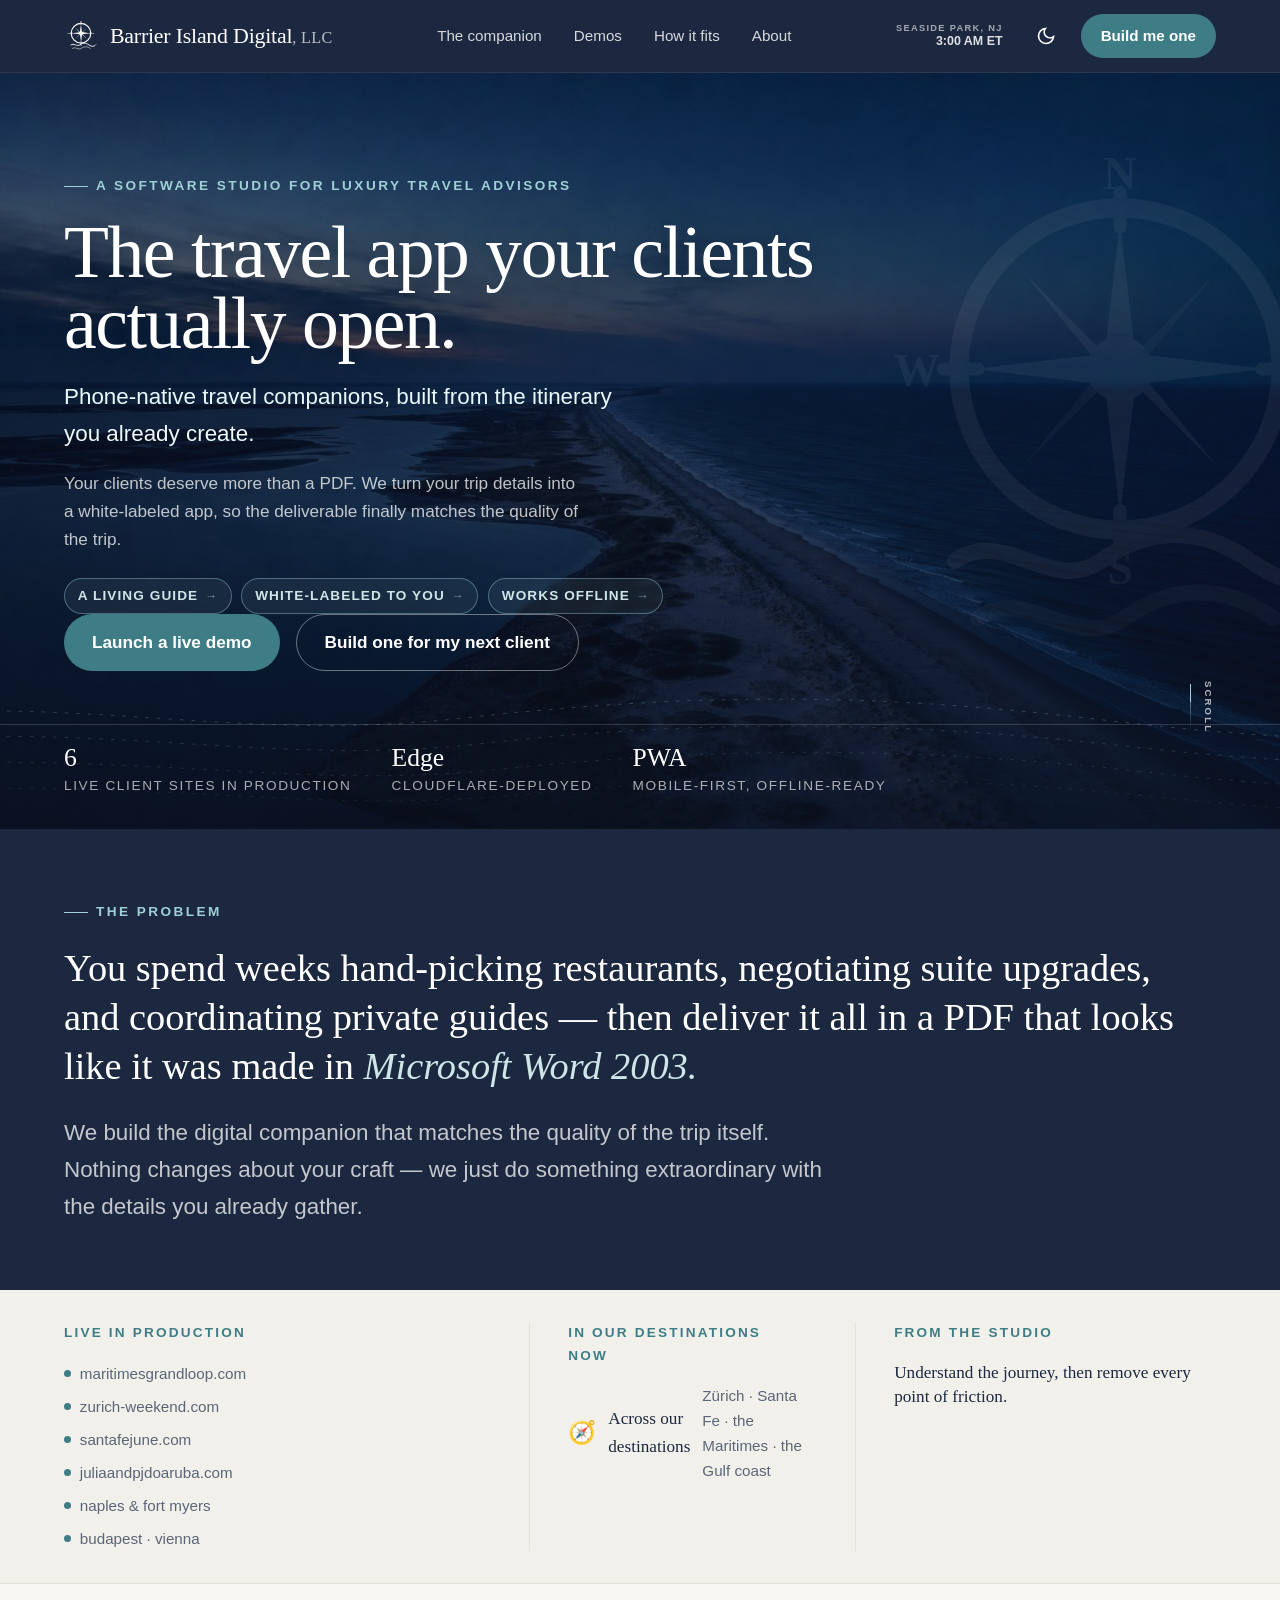
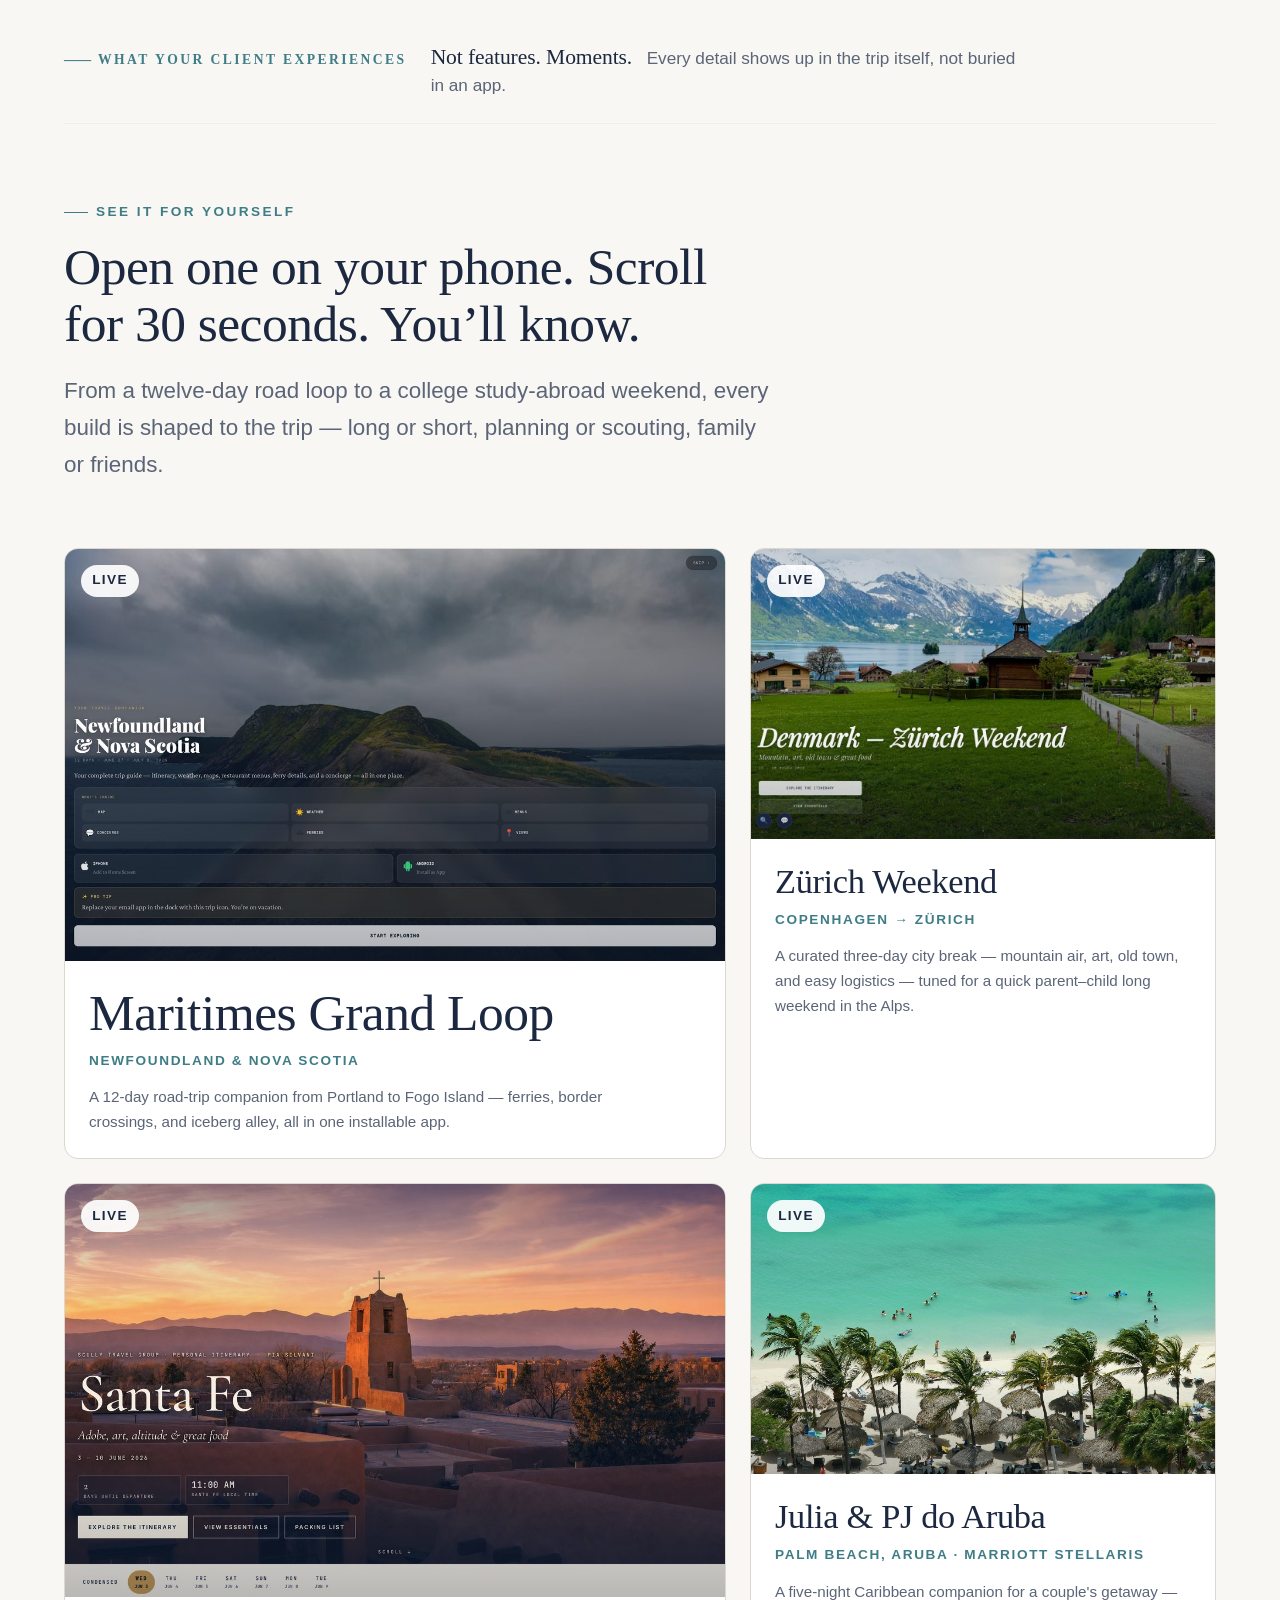
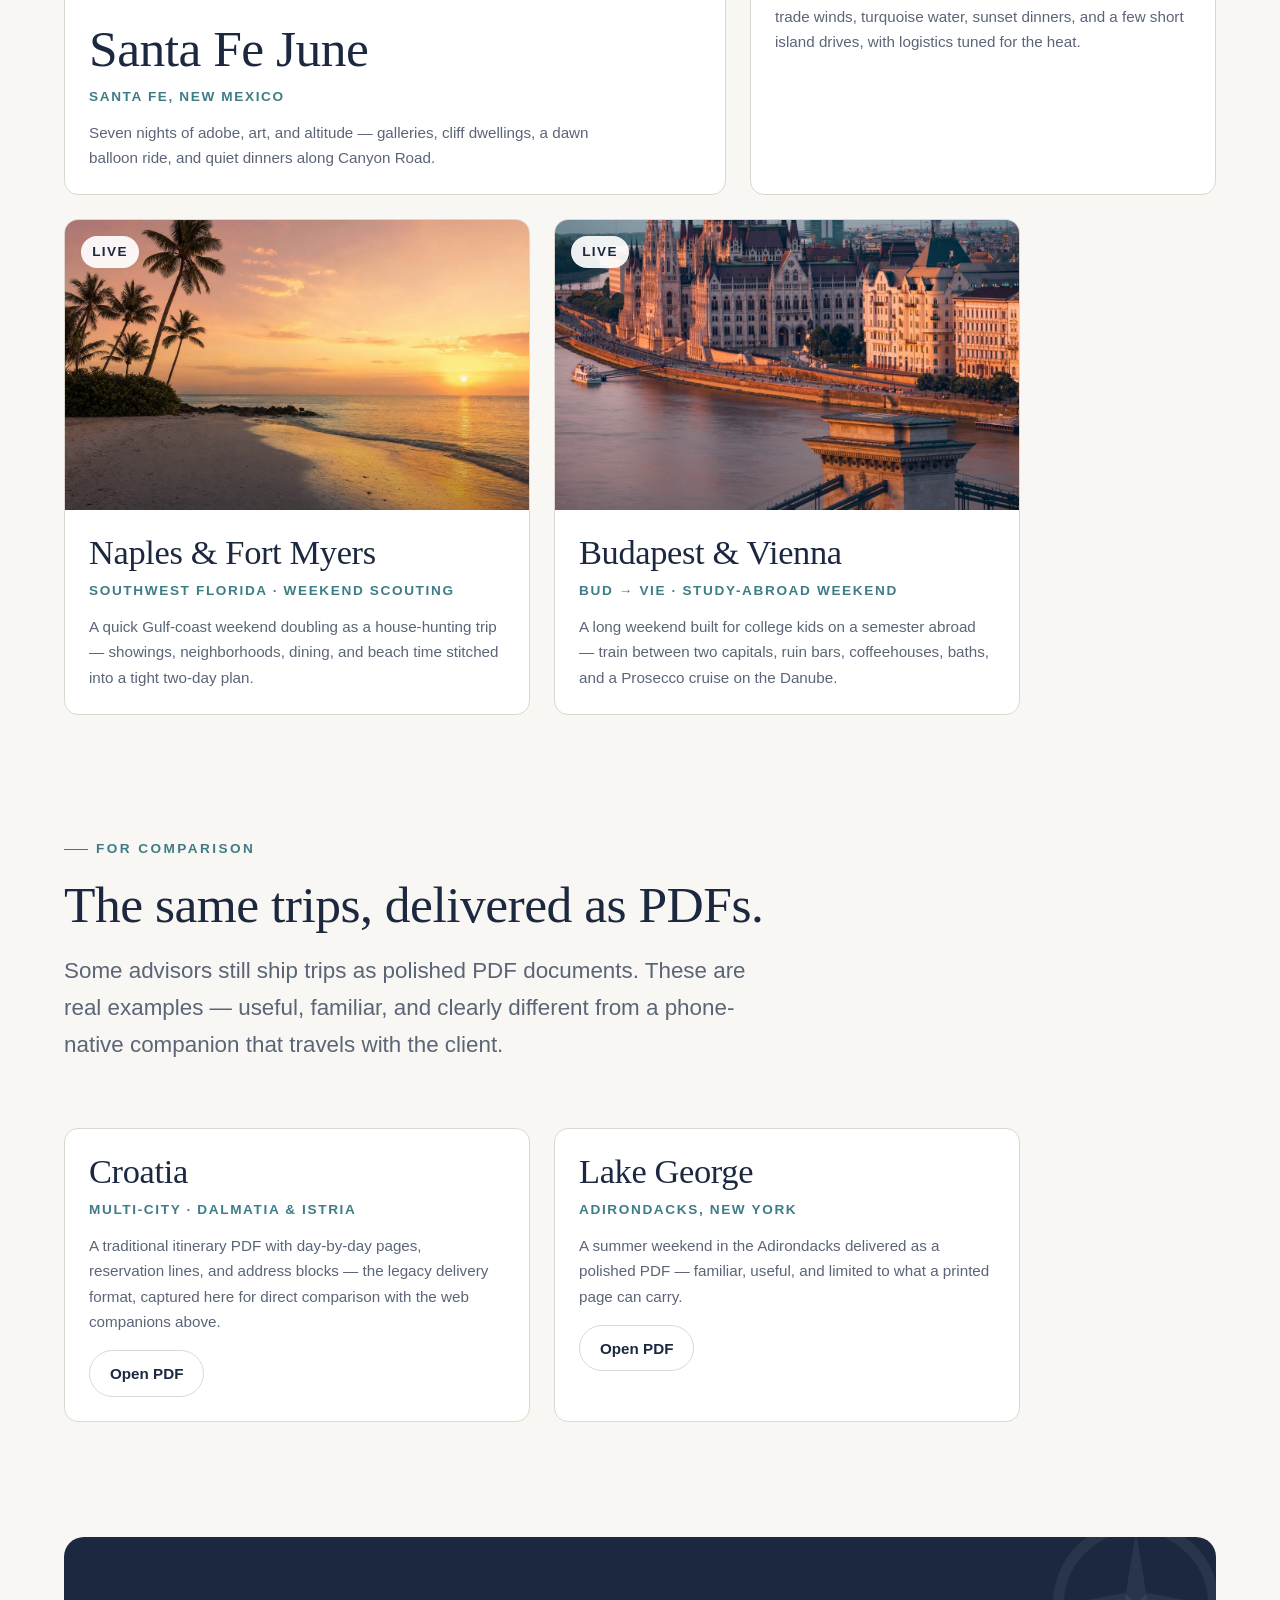
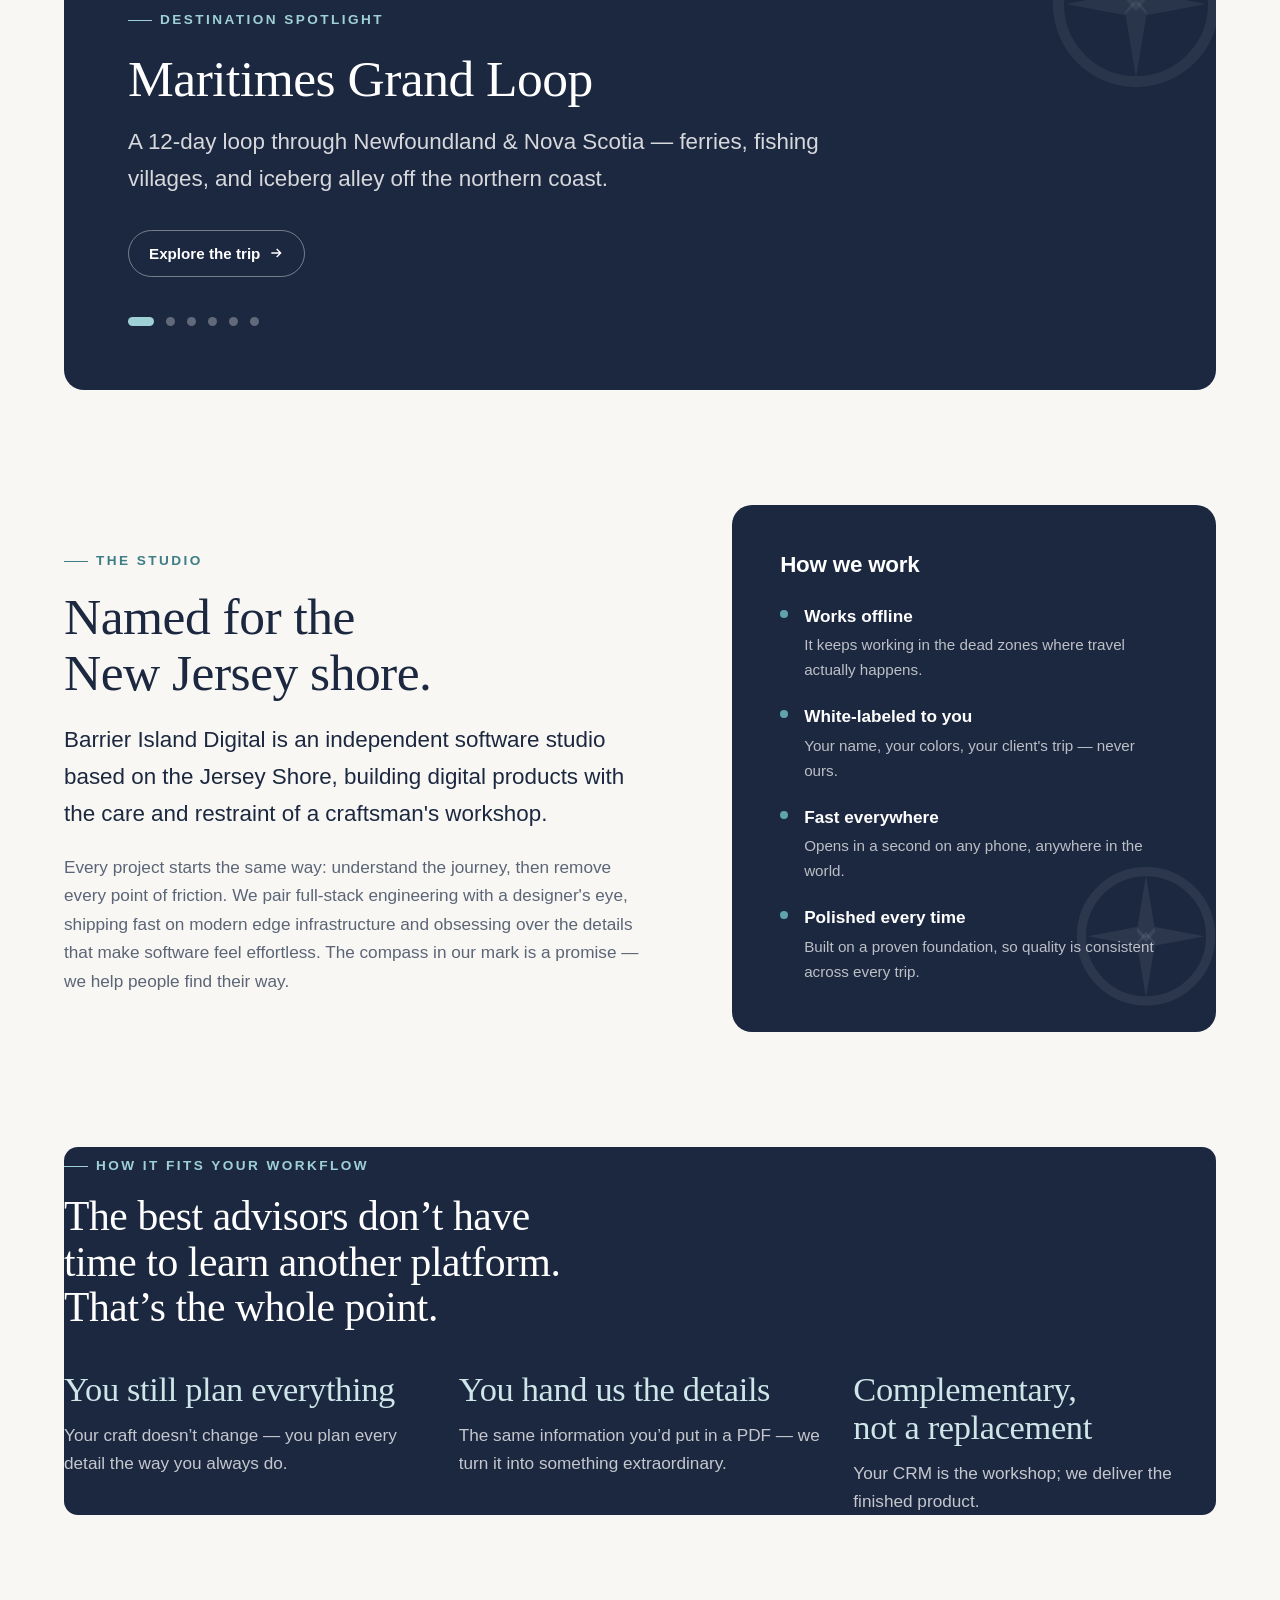
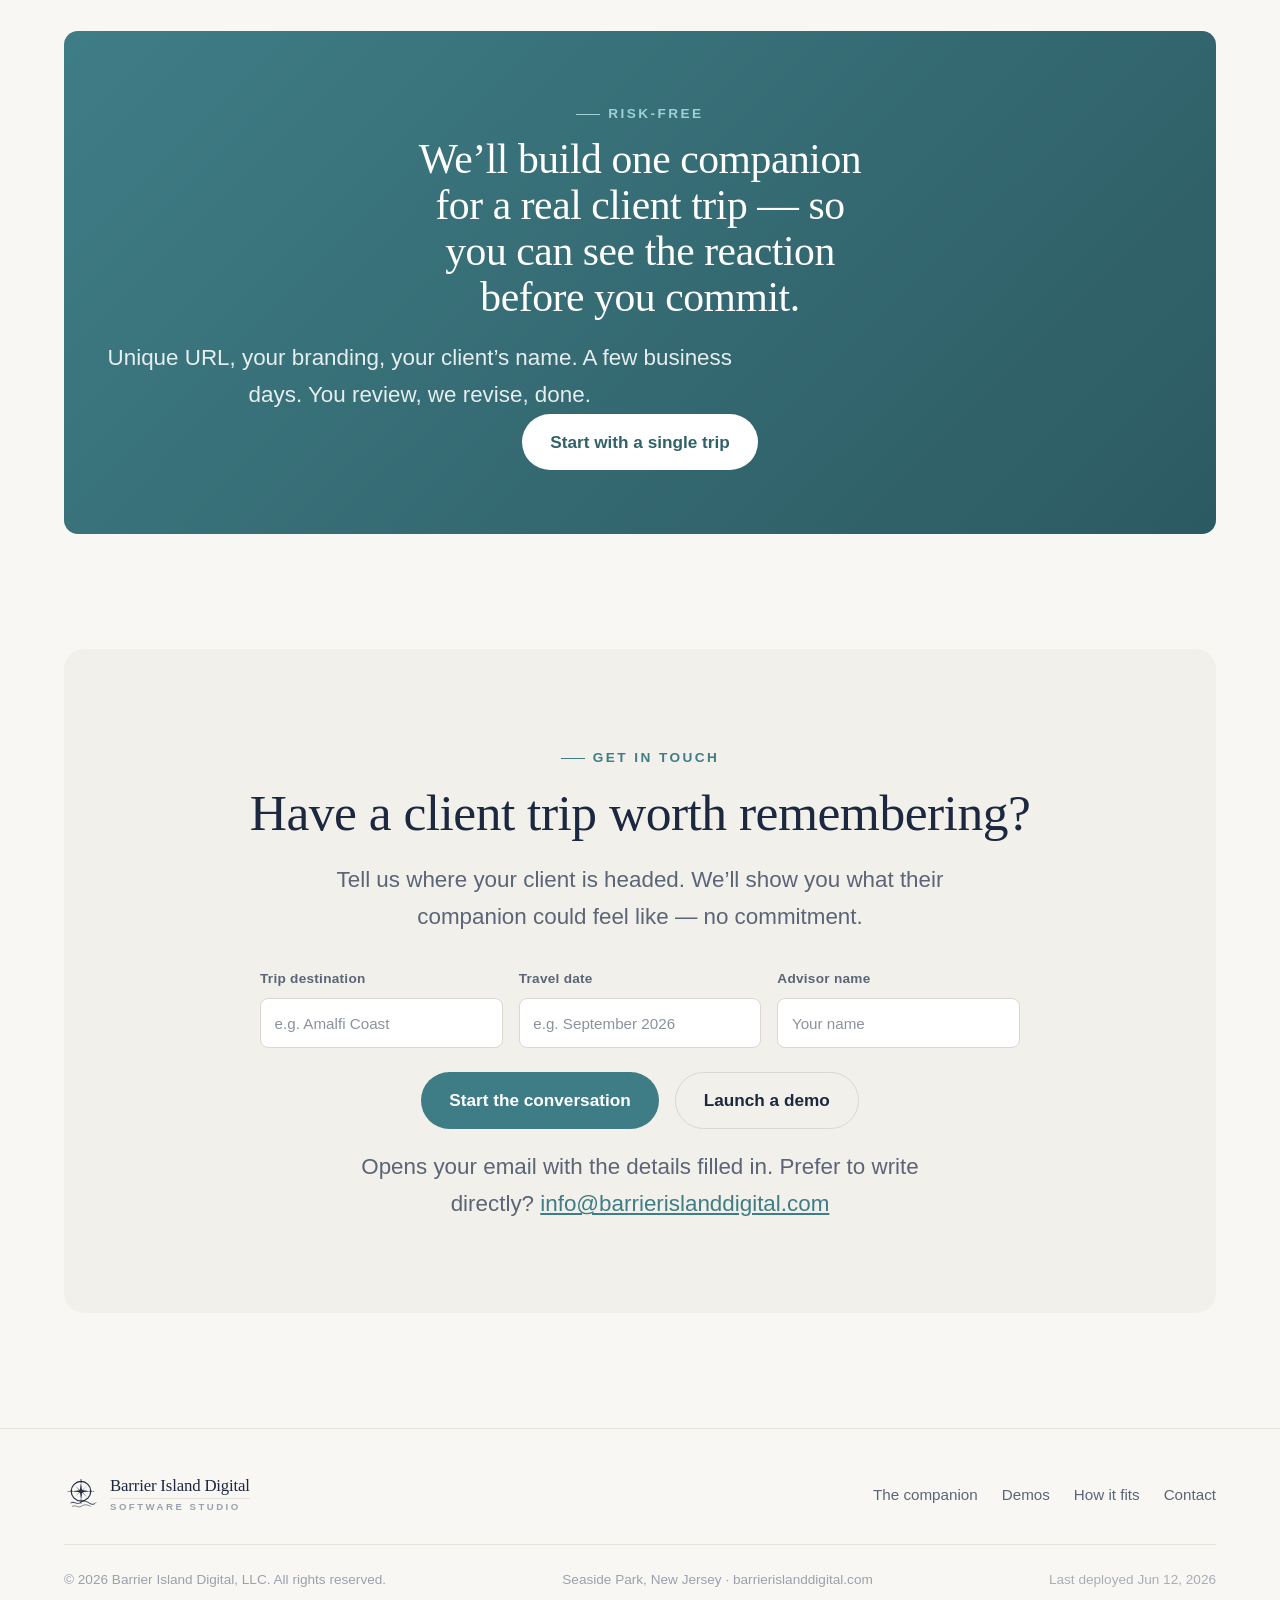
==== commit 4a6a9fa8: "Site UX fixes: same-tab demos, working pills, lean workflow copy Three fixes from QA against the liv" ====
--- a/index.html
+++ b/index.html
@@ -107,12 +107,12 @@
     <p class="hero-tagline">Phone-native travel companions, built from the itinerary you already create.</p>
     <p class="hero-sub">Your clients deserve more than a PDF. We turn your trip details into a white-labeled app, so the deliverable finally matches the quality of the trip.</p>
     <div class="hero-tags" role="list" aria-label="What your client gets — tap to explore">
-      <button class="hero-tag" role="listitem" data-jump="svc-travel">A living guide<span class="tag-arrow" aria-hidden="true">→</span></button>
-      <button class="hero-tag" role="listitem" data-jump="svc-product">White-labeled to you<span class="tag-arrow" aria-hidden="true">→</span></button>
-      <button class="hero-tag" role="listitem" data-jump="svc-edge">Works offline<span class="tag-arrow" aria-hidden="true">→</span></button>
+      <button class="hero-tag" role="listitem" data-jump="services">A living guide<span class="tag-arrow" aria-hidden="true">→</span></button>
+      <button class="hero-tag" role="listitem" data-jump="workflow">White-labeled to you<span class="tag-arrow" aria-hidden="true">→</span></button>
+      <button class="hero-tag" role="listitem" data-jump="work">Works offline<span class="tag-arrow" aria-hidden="true">→</span></button>
     </div>
     <div class="hero-cta">
-      <a href="https://www.zurich-weekend.com" target="_blank" rel="noopener" class="btn btn-primary btn-lg" data-launch-demo="https://www.zurich-weekend.com" data-demo-name="Zürich Weekend">Launch a live demo</a>
+      <a href="https://www.zurich-weekend.com" class="btn btn-primary btn-lg" data-launch-demo="https://www.zurich-weekend.com" data-demo-name="Zürich Weekend">Launch a live demo</a>
       <a href="#contact" class="btn btn-ghost btn-lg">Build one for my next client</a>
     </div>
   </div>
@@ -141,12 +141,12 @@
     <div class="lb-block lb-proof">
       <span class="lb-label">Live in production</span>
       <div class="proof-sites">
-        <a class="proof-site" href="https://maritimesgrandloop.com" target="_blank" rel="noopener" data-launch-demo="https://maritimesgrandloop.com" data-demo-name="Maritimes Grand Loop"><span class="proof-dot"></span>maritimesgrandloop.com<span class="proof-arrow">↗</span></a>
-        <a class="proof-site" href="https://zurich-weekend.com" target="_blank" rel="noopener" data-launch-demo="https://zurich-weekend.com" data-demo-name="Zürich Weekend"><span class="proof-dot"></span>zurich-weekend.com<span class="proof-arrow">↗</span></a>
-        <a class="proof-site" href="https://jhwiv.github.io/santafe-demo/" target="_blank" rel="noopener" data-launch-demo="https://jhwiv.github.io/santafe-demo/" data-demo-name="Santa Fe June"><span class="proof-dot"></span>santafejune.com<span class="proof-arrow">↗</span></a>
-        <a class="proof-site" href="https://juliaandpjdoaruba.com" target="_blank" rel="noopener" data-launch-demo="https://juliaandpjdoaruba.com" data-demo-name="Julia & PJ do Aruba"><span class="proof-dot"></span>juliaandpjdoaruba.com<span class="proof-arrow">↗</span></a>
-        <a class="proof-site" href="/naples/" target="_blank" rel="noopener" data-launch-demo="/naples/" data-demo-name="Naples & Fort Myers"><span class="proof-dot"></span>naples & fort myers<span class="proof-arrow">↗</span></a>
-        <a class="proof-site" href="/budvienna/" target="_blank" rel="noopener" data-launch-demo="/budvienna/" data-demo-name="Budapest &amp; Vienna"><span class="proof-dot"></span>budapest · vienna<span class="proof-arrow">↗</span></a>
+        <a class="proof-site" href="https://maritimesgrandloop.com" data-launch-demo="https://maritimesgrandloop.com" data-demo-name="Maritimes Grand Loop"><span class="proof-dot"></span>maritimesgrandloop.com</a>
+        <a class="proof-site" href="https://zurich-weekend.com" data-launch-demo="https://zurich-weekend.com" data-demo-name="Zürich Weekend"><span class="proof-dot"></span>zurich-weekend.com</a>
+        <a class="proof-site" href="https://jhwiv.github.io/santafe-demo/" data-launch-demo="https://jhwiv.github.io/santafe-demo/" data-demo-name="Santa Fe June"><span class="proof-dot"></span>santafejune.com</a>
+        <a class="proof-site" href="https://juliaandpjdoaruba.com" data-launch-demo="https://juliaandpjdoaruba.com" data-demo-name="Julia & PJ do Aruba"><span class="proof-dot"></span>juliaandpjdoaruba.com</a>
+        <a class="proof-site" href="/naples/" data-launch-demo="/naples/" data-demo-name="Naples & Fort Myers"><span class="proof-dot"></span>naples & fort myers</a>
+        <a class="proof-site" href="/budvienna/" data-launch-demo="/budvienna/" data-demo-name="Budapest &amp; Vienna"><span class="proof-dot"></span>budapest · vienna</a>
       </div>
     </div>
     <div class="lb-block lb-weather" id="weatherStrip" aria-live="polite">
@@ -312,7 +312,7 @@
       <div class="spotlight-body" id="spotlightBody" aria-live="polite">
         <h2 id="spTitle">Maritimes Grand Loop</h2>
         <p id="spFact">A 12-day loop through Newfoundland &amp; Nova Scotia — ferries, fishing villages, and iceberg alley.</p>
-        <a id="spLink" href="https://maritimesgrandloop.com" target="_blank" rel="noopener" class="btn btn-ghost">Explore the trip <svg width="16" height="16" viewBox="0 0 24 24" fill="none" stroke="currentColor" stroke-width="2"><path d="M5 12h14M13 6l6 6-6 6"/></svg></a>
+        <a id="spLink" href="https://maritimesgrandloop.com" class="btn btn-ghost">Explore the trip <svg width="16" height="16" viewBox="0 0 24 24" fill="none" stroke="currentColor" stroke-width="2"><path d="M5 12h14M13 6l6 6-6 6"/></svg></a>
       </div>
       <div class="spotlight-dots" id="spotlightDots" role="tablist" aria-label="Choose destination"></div>
     </div>
@@ -354,9 +354,9 @@
       <span class="eyebrow on-dark">How it fits your workflow</span>
       <h2>The best advisors don’t have time to learn another platform. That’s the whole point.</h2>
       <div class="fit-grid">
-        <div><h3>You still plan everything</h3><p>Hotels, trains, restaurants, guides, timing — you plan every detail the way you always do. Your craft doesn’t change.</p></div>
-        <div><h3>You hand us the details</h3><p>Dates, reservations, client preferences — the same information you’d put in a PDF. We turn it into something extraordinary.</p></div>
-        <div><h3>Complementary, not a replacement</h3><p>Your CRM is the workshop; we deliver the finished product. Location data stays on your client’s device — no tracking, no storage.</p></div>
+        <div><h3>You still plan everything</h3><p>Your craft doesn’t change — you plan every detail the way you always do.</p></div>
+        <div><h3>You hand us the details</h3><p>The same information you’d put in a PDF — we turn it into something extraordinary.</p></div>
+        <div><h3>Complementary, not a replacement</h3><p>Your CRM is the workshop; we deliver the finished product.</p></div>
       </div>
     </div>
   </div>
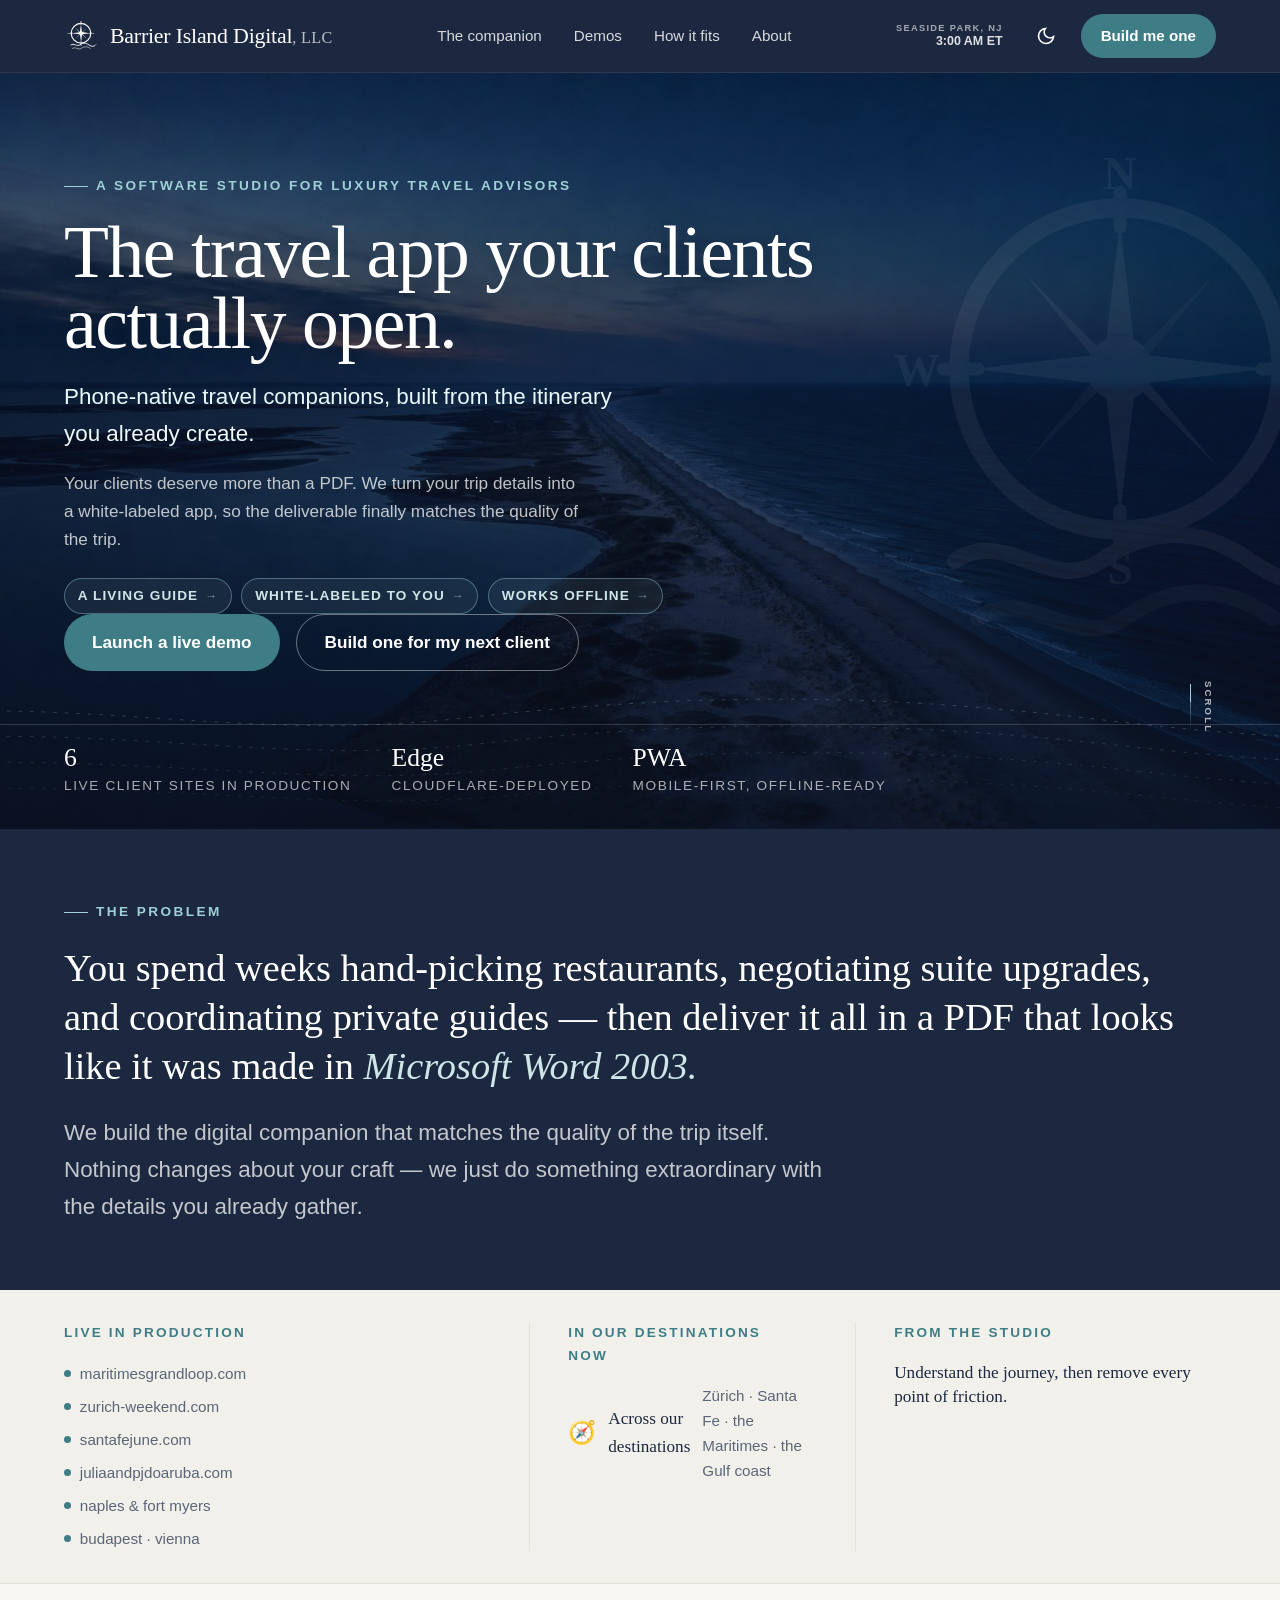
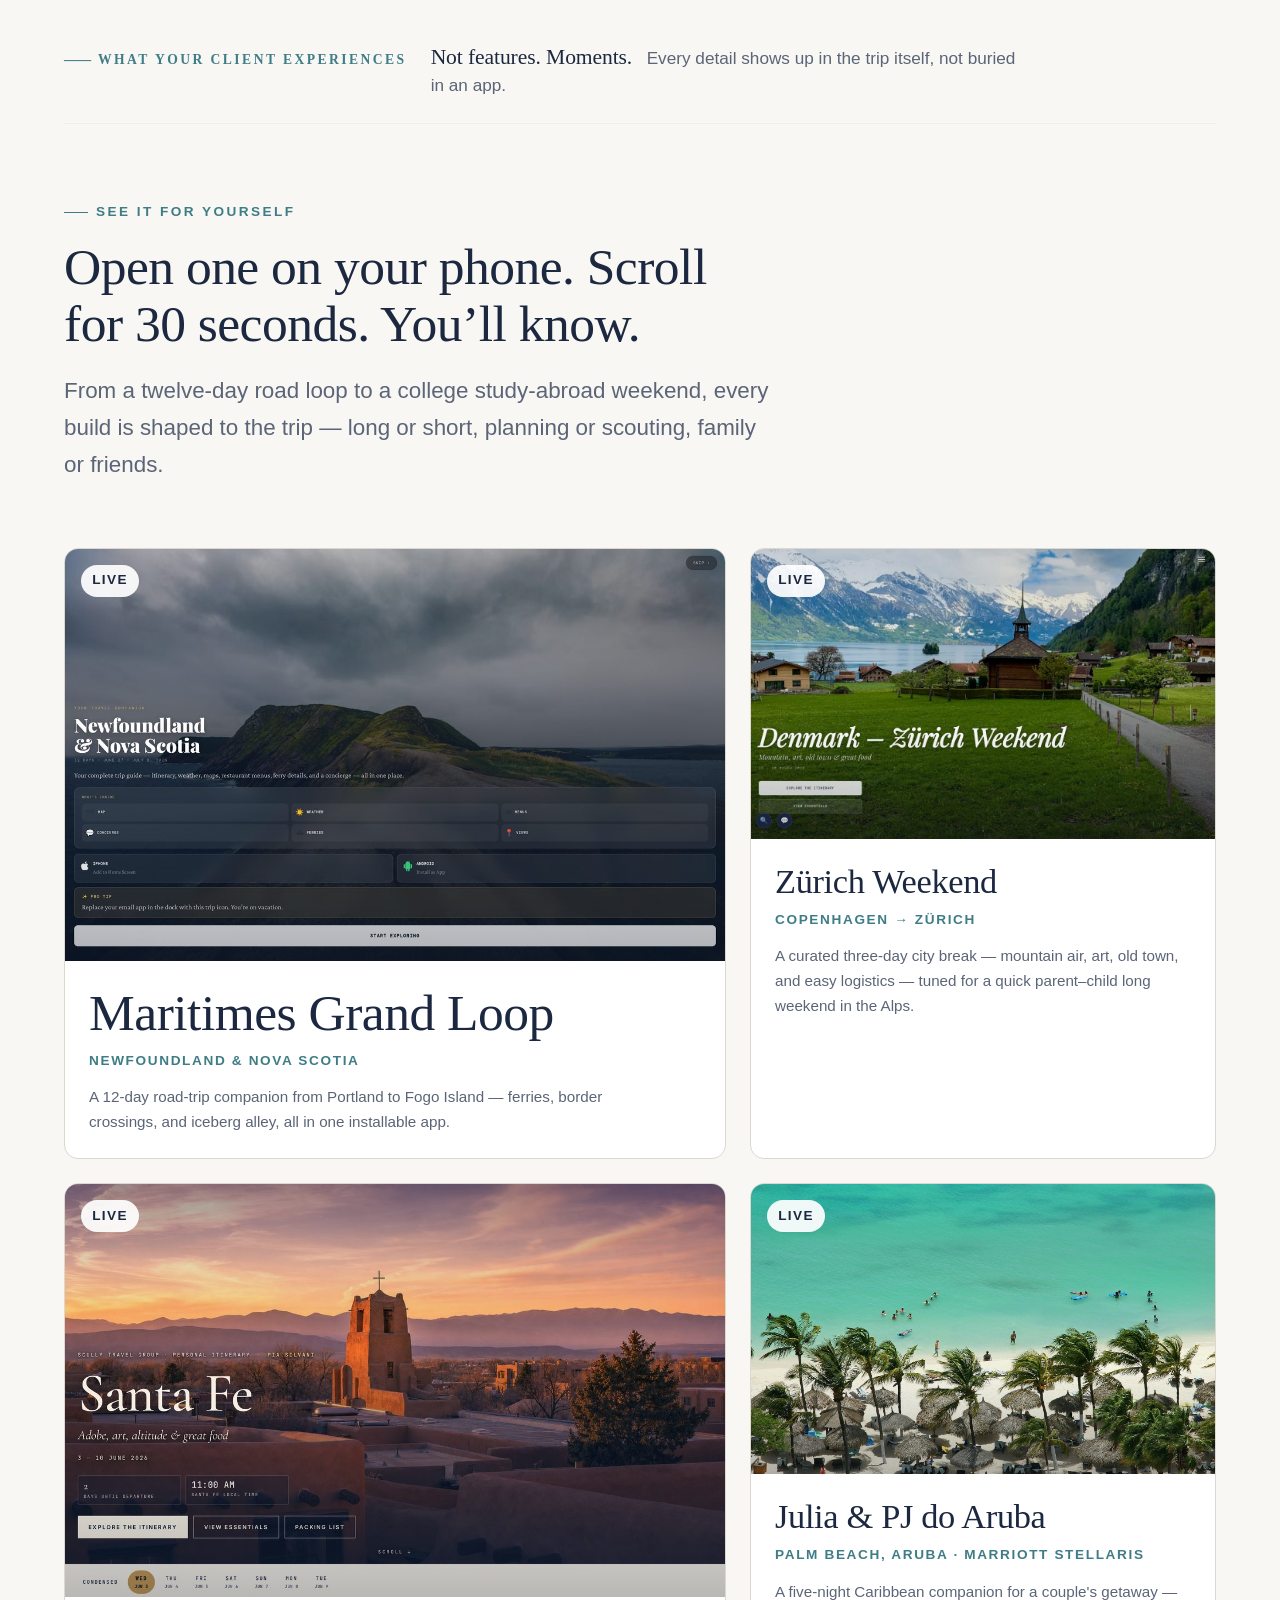
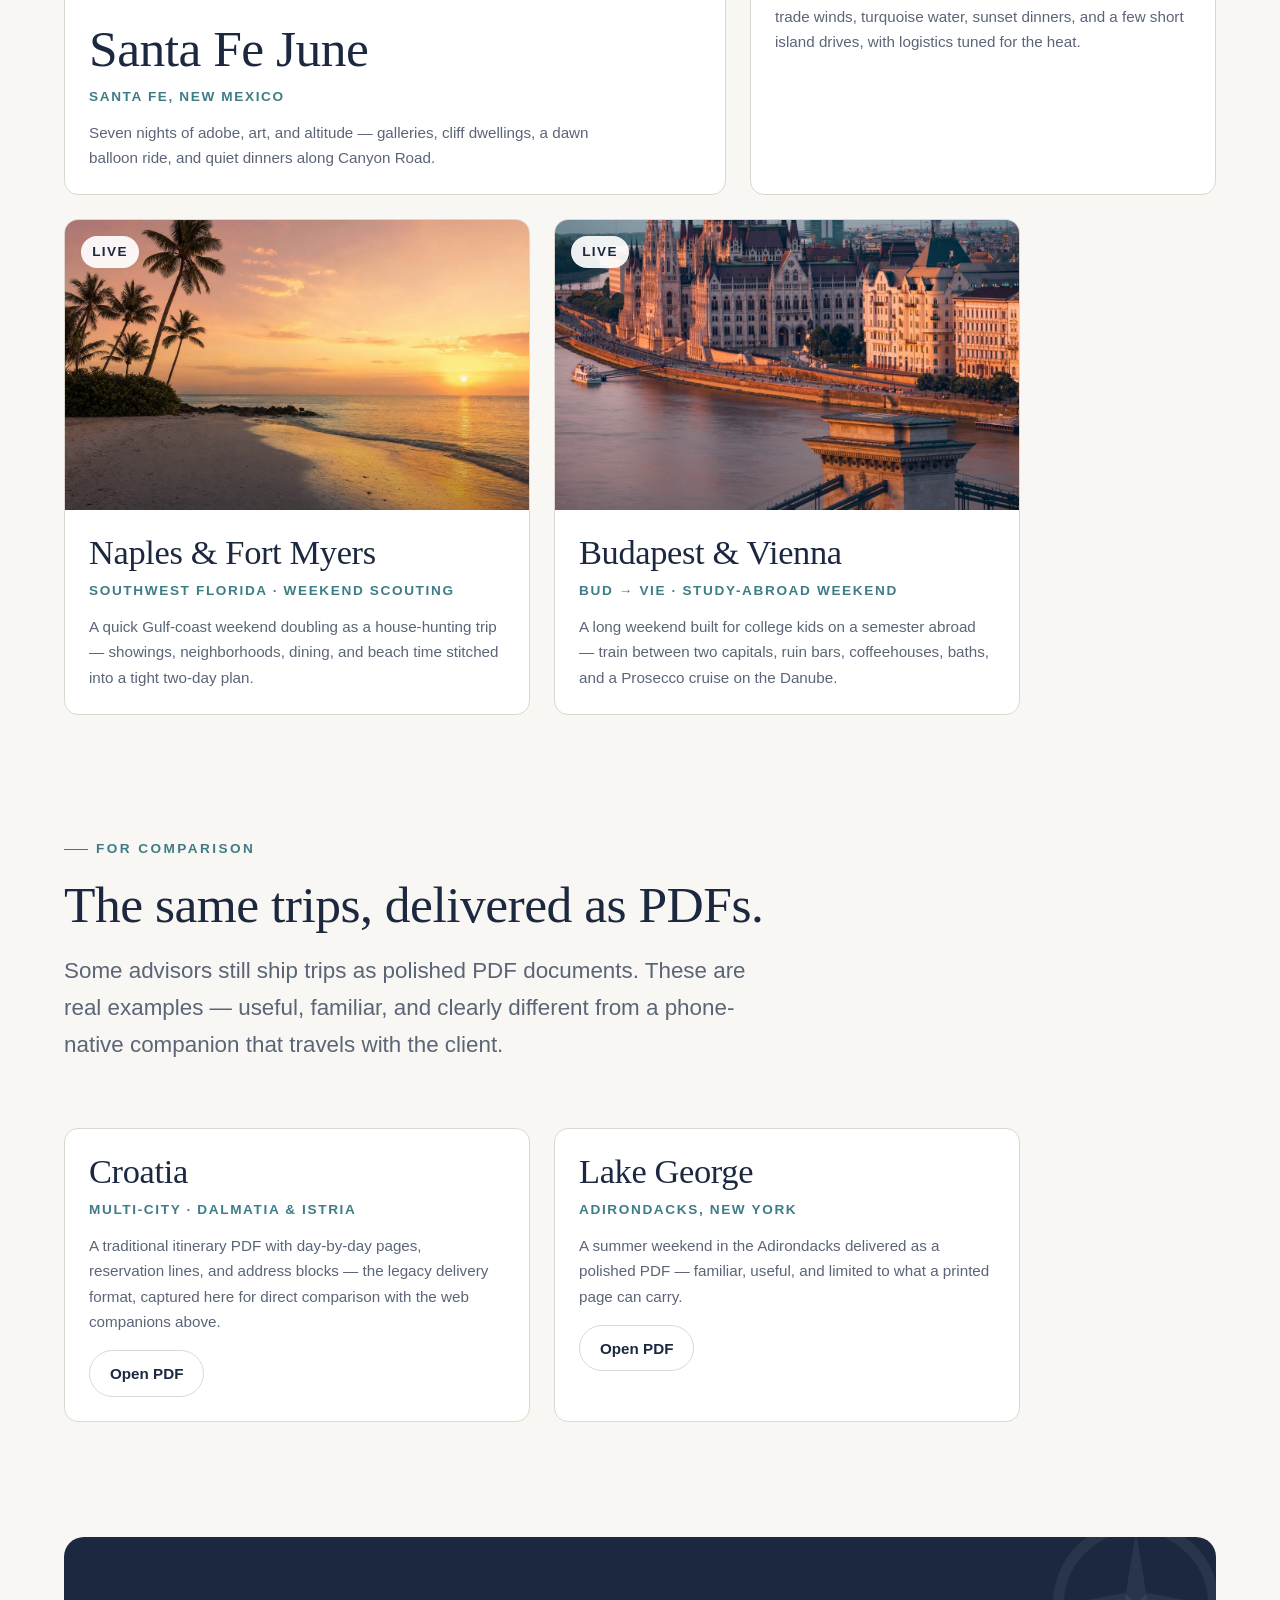
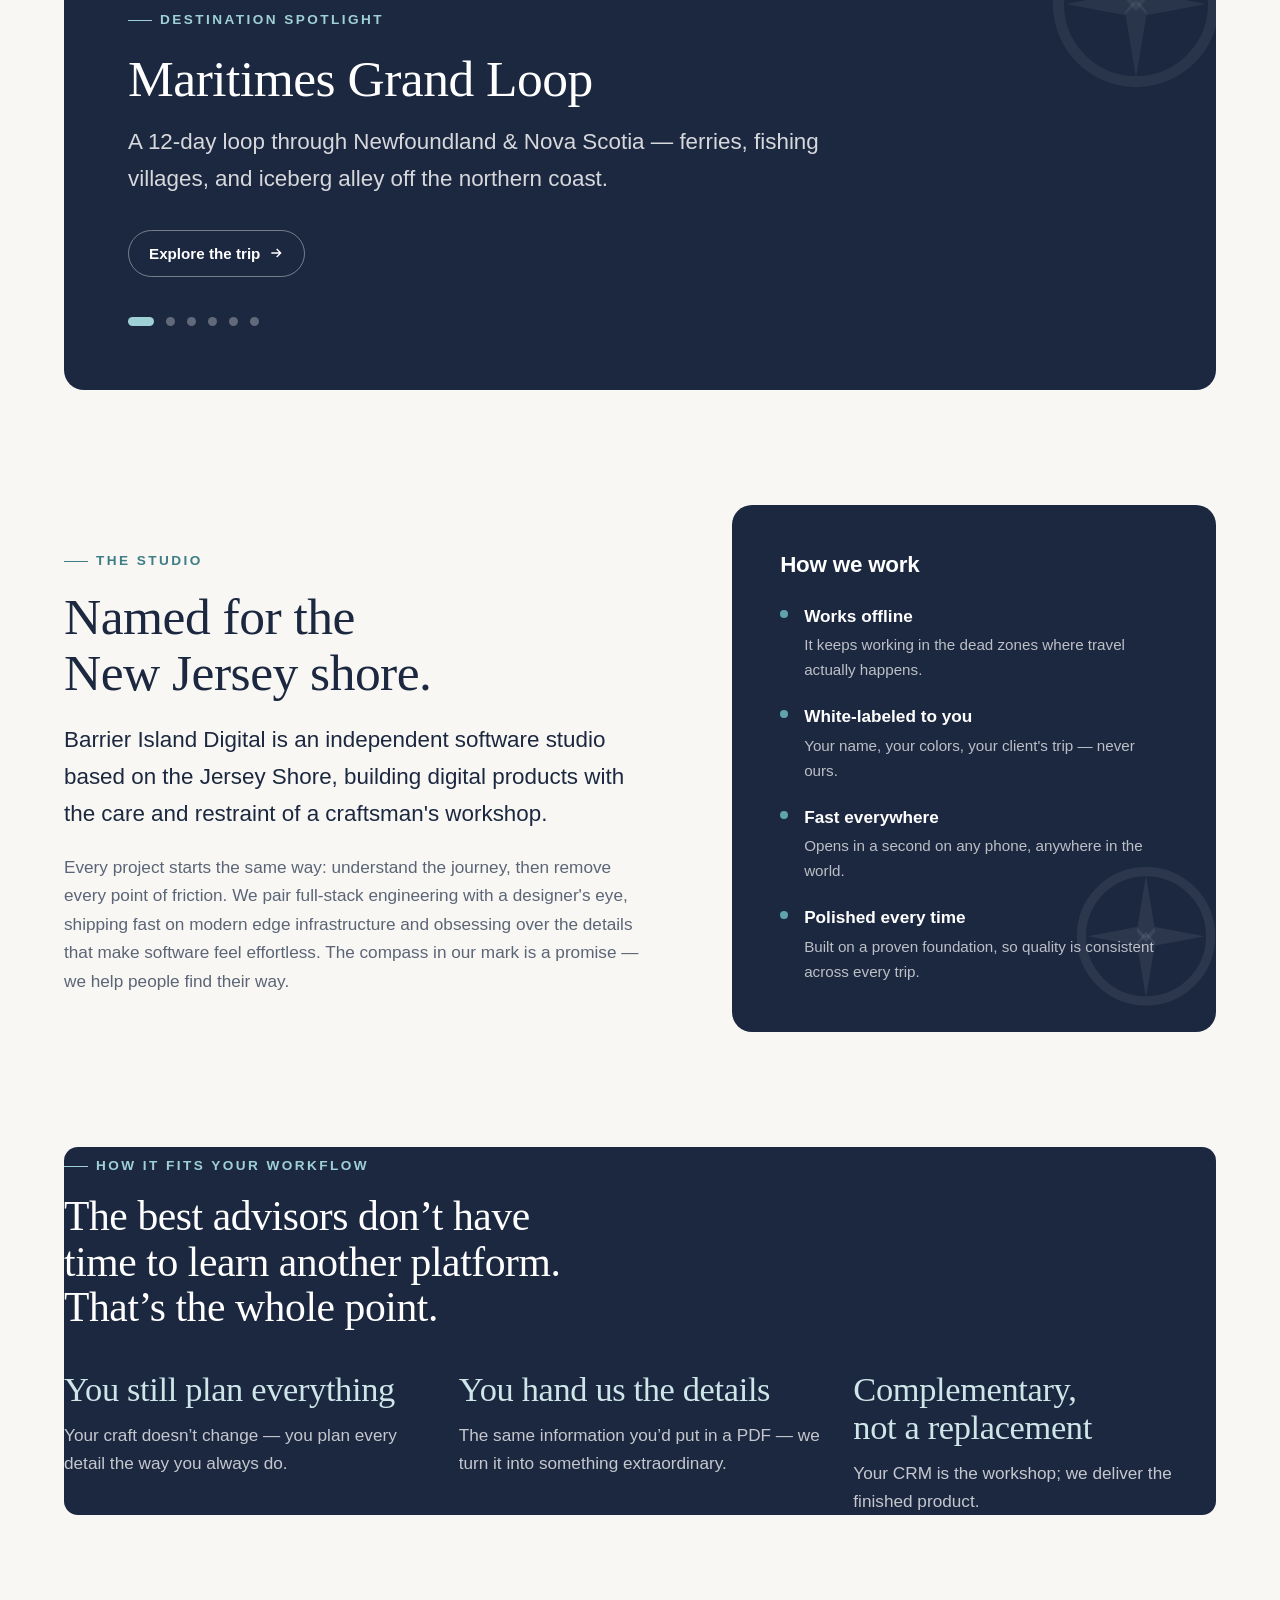
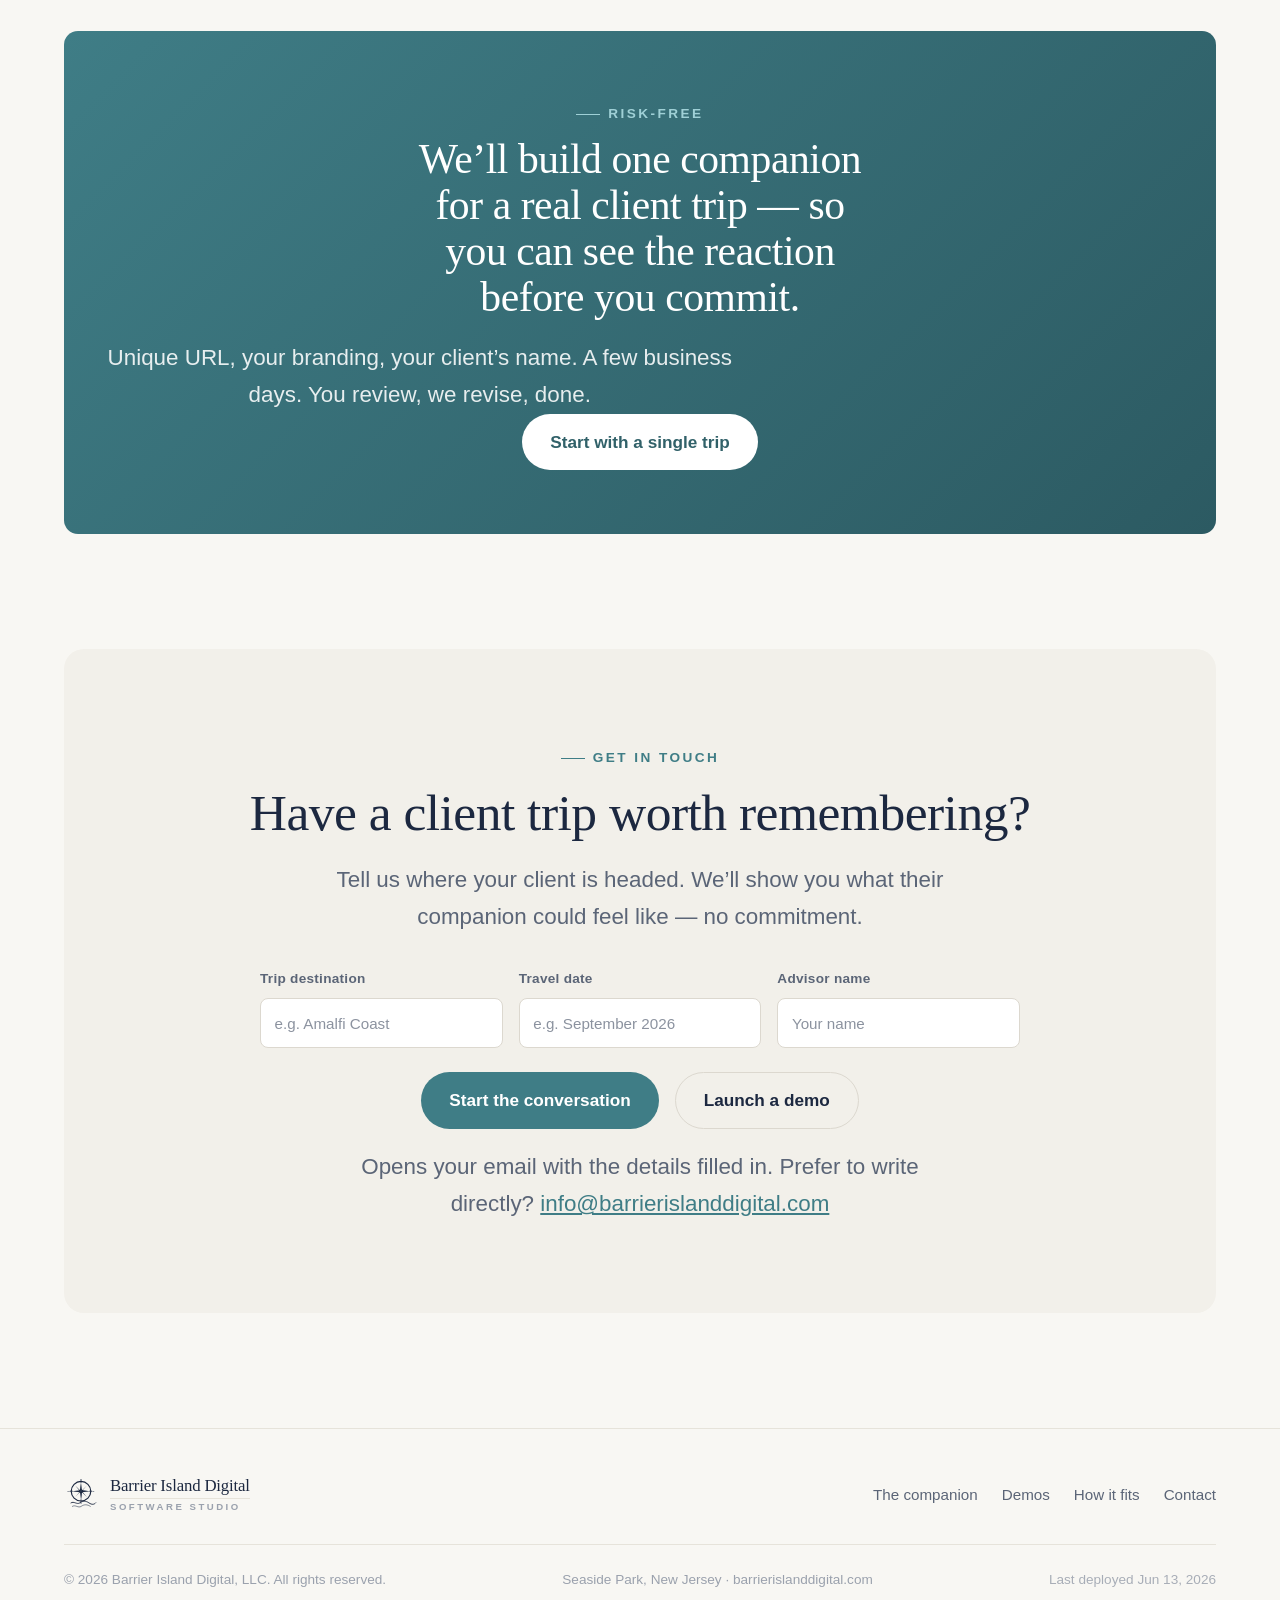
==== commit 87f9a9d6: "Fix Julia & PJ link: point to working HTTP URL The link was pointing at https://juliaandpjdoaruba.co" ====
--- a/index.html
+++ b/index.html
@@ -144,7 +144,7 @@
         <a class="proof-site" href="https://maritimesgrandloop.com" data-launch-demo="https://maritimesgrandloop.com" data-demo-name="Maritimes Grand Loop"><span class="proof-dot"></span>maritimesgrandloop.com</a>
         <a class="proof-site" href="https://zurich-weekend.com" data-launch-demo="https://zurich-weekend.com" data-demo-name="Zürich Weekend"><span class="proof-dot"></span>zurich-weekend.com</a>
         <a class="proof-site" href="https://jhwiv.github.io/santafe-demo/" data-launch-demo="https://jhwiv.github.io/santafe-demo/" data-demo-name="Santa Fe June"><span class="proof-dot"></span>santafejune.com</a>
-        <a class="proof-site" href="https://juliaandpjdoaruba.com" data-launch-demo="https://juliaandpjdoaruba.com" data-demo-name="Julia & PJ do Aruba"><span class="proof-dot"></span>juliaandpjdoaruba.com</a>
+        <a class="proof-site" href="http://www.juliaandpjdoaruba.com" data-launch-demo="http://www.juliaandpjdoaruba.com" data-demo-name="Julia & PJ do Aruba"><span class="proof-dot"></span>juliaandpjdoaruba.com</a>
         <a class="proof-site" href="/naples/" data-launch-demo="/naples/" data-demo-name="Naples & Fort Myers"><span class="proof-dot"></span>naples & fort myers</a>
         <a class="proof-site" href="/budvienna/" data-launch-demo="/budvienna/" data-demo-name="Budapest &amp; Vienna"><span class="proof-dot"></span>budapest · vienna</a>
       </div>
@@ -223,7 +223,7 @@
         </div>
       </article>
 
-      <article class="project half reveal" data-launch-demo="https://juliaandpjdoaruba.com" data-demo-name="Julia & PJ do Aruba" tabindex="0" role="button" aria-label="Open Julia & PJ do Aruba demo">
+      <article class="project half reveal" data-launch-demo="http://www.juliaandpjdoaruba.com" data-demo-name="Julia & PJ do Aruba" tabindex="0" role="button" aria-label="Open Julia & PJ do Aruba demo">
         <div class="project-visual"><span class="project-tag">Live</span><img src="/assets/work/aruba.jpg" alt="Julia & PJ do Aruba travel companion" loading="lazy" decoding="async"></div>
         <div class="project-body">
           <h3>Julia &amp; PJ do Aruba</h3>
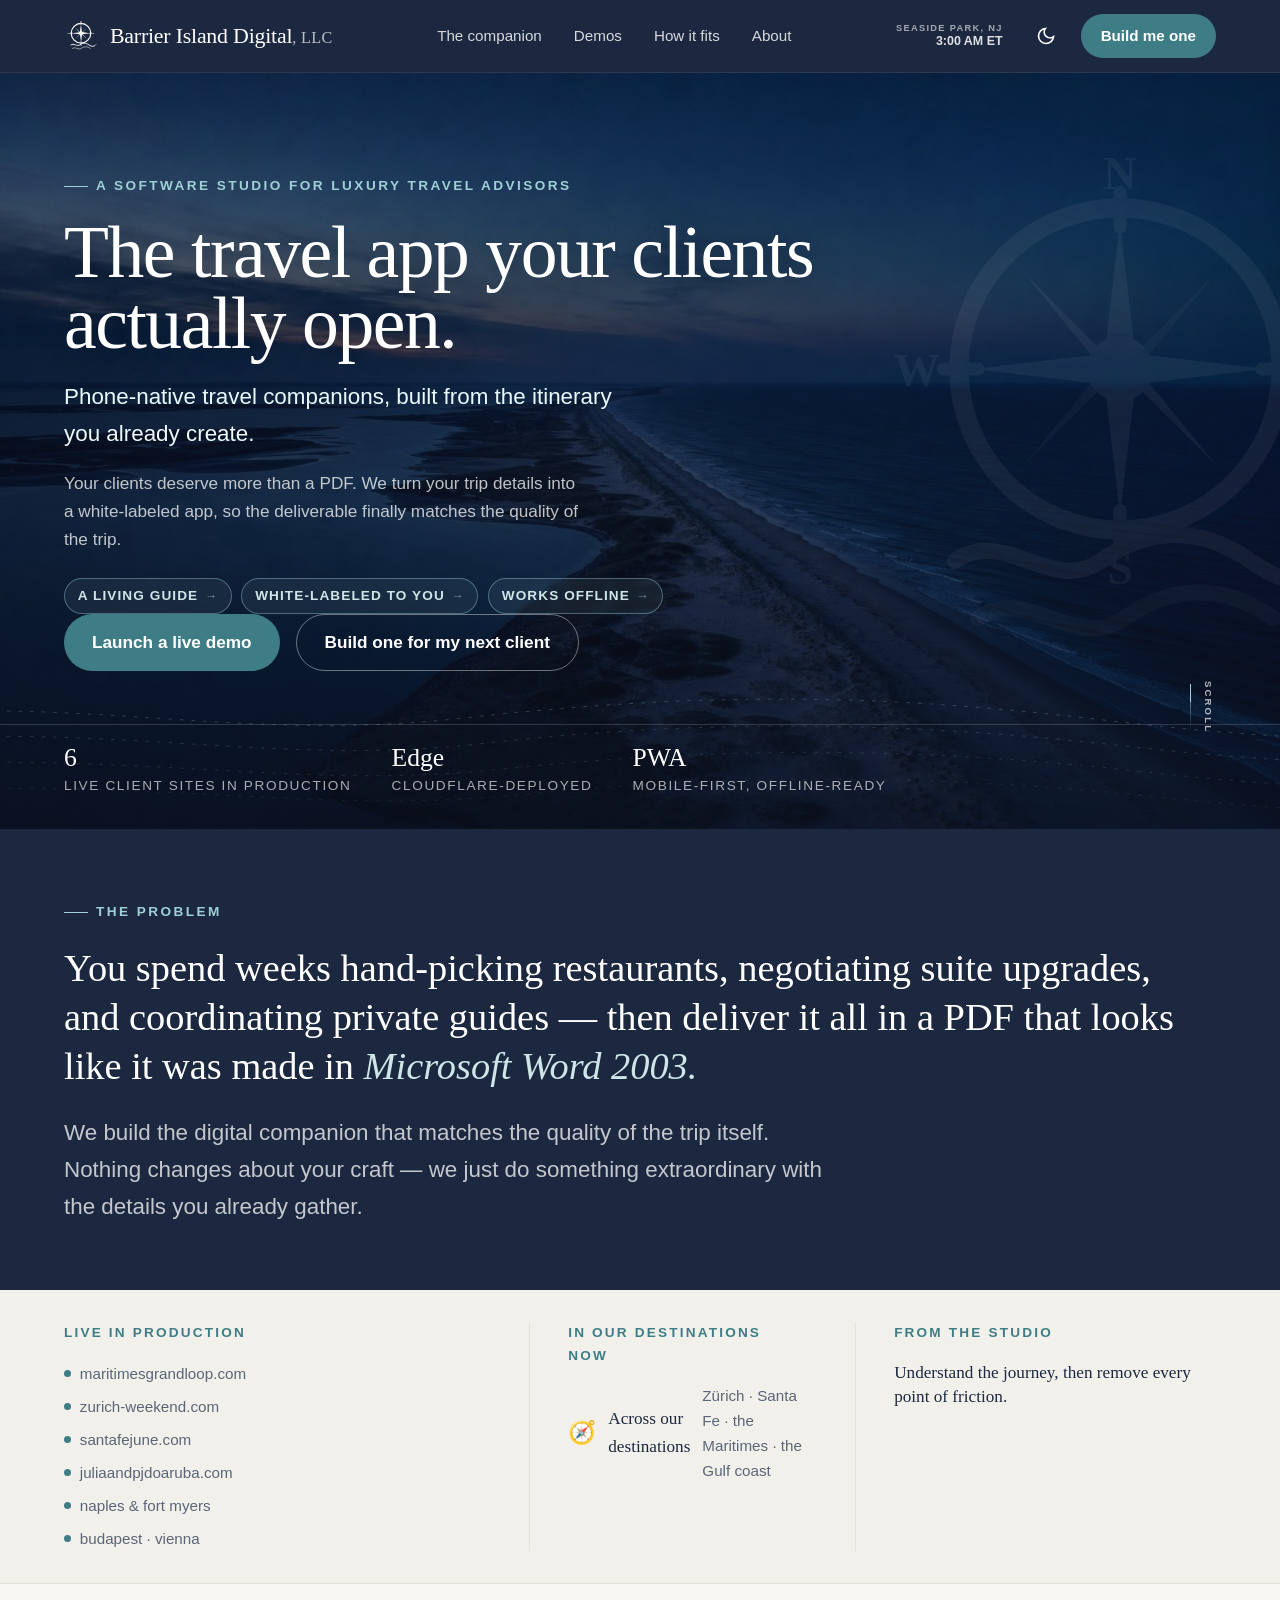
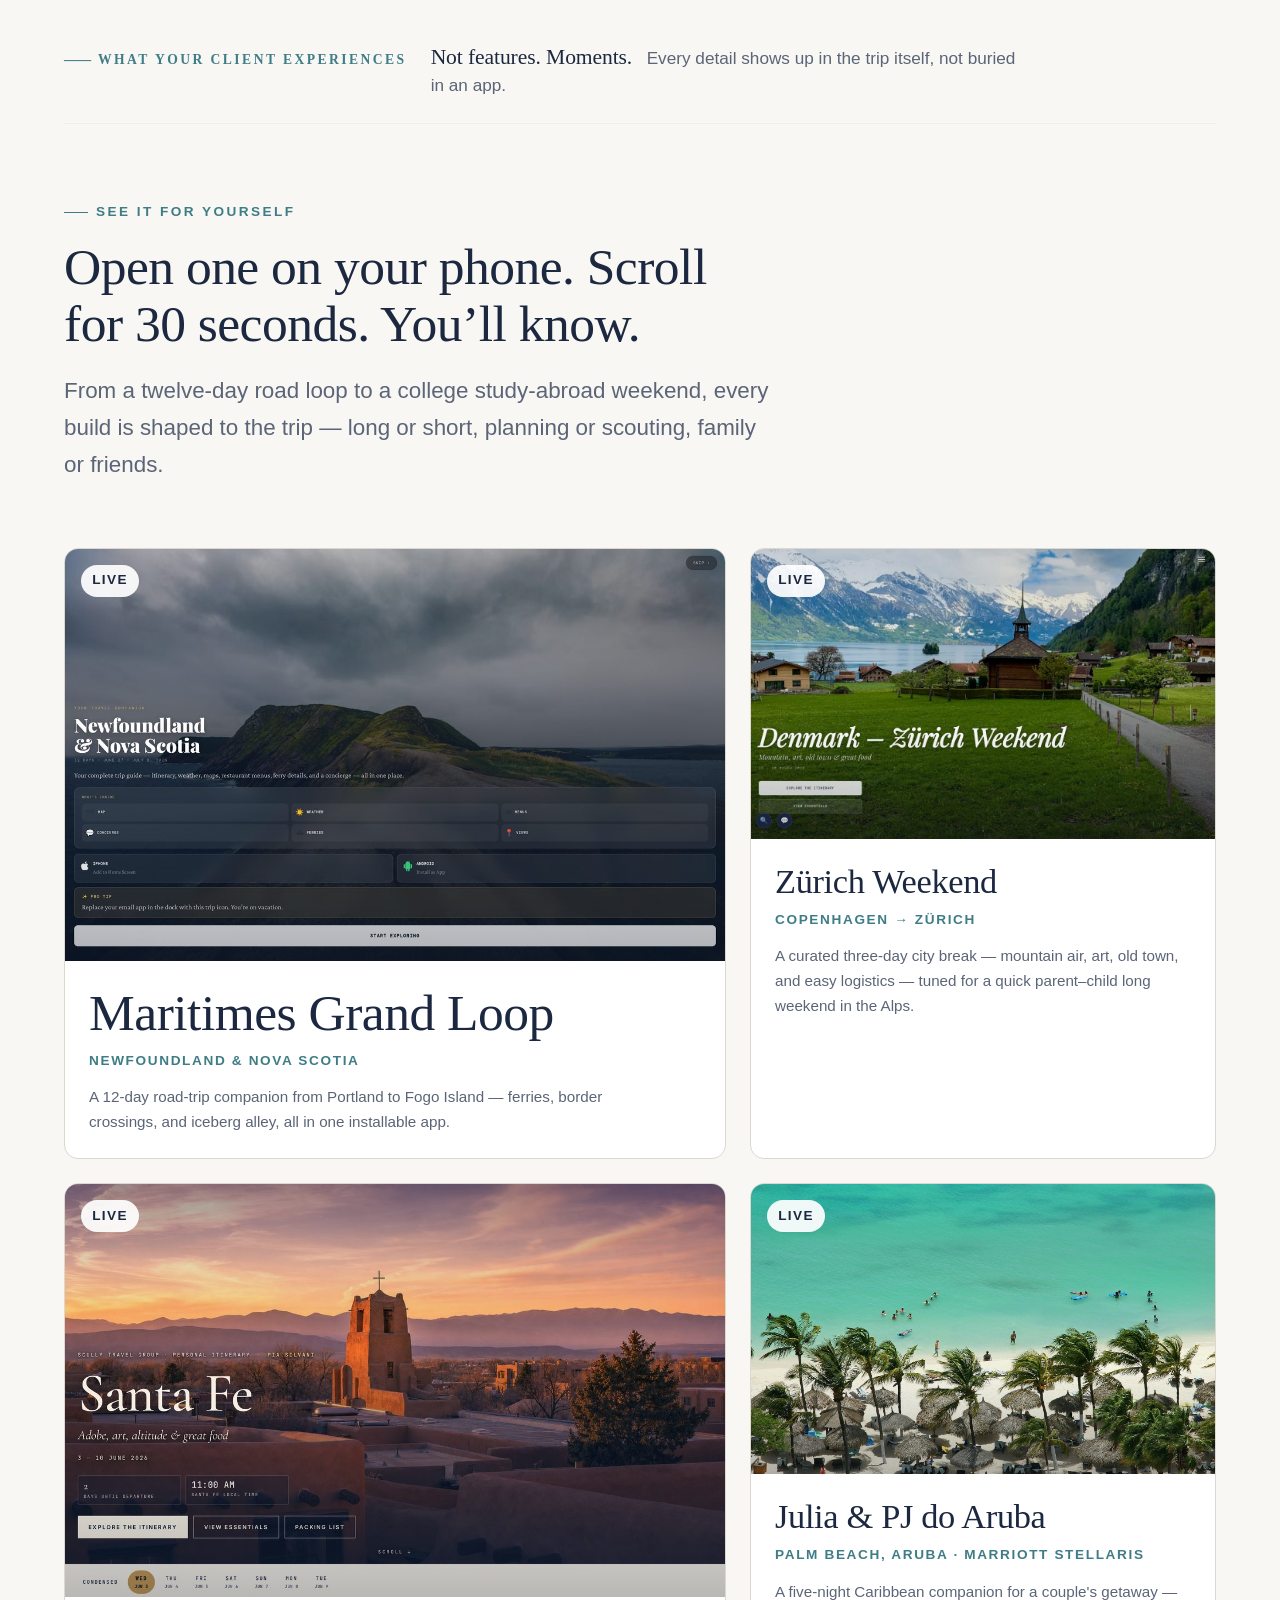
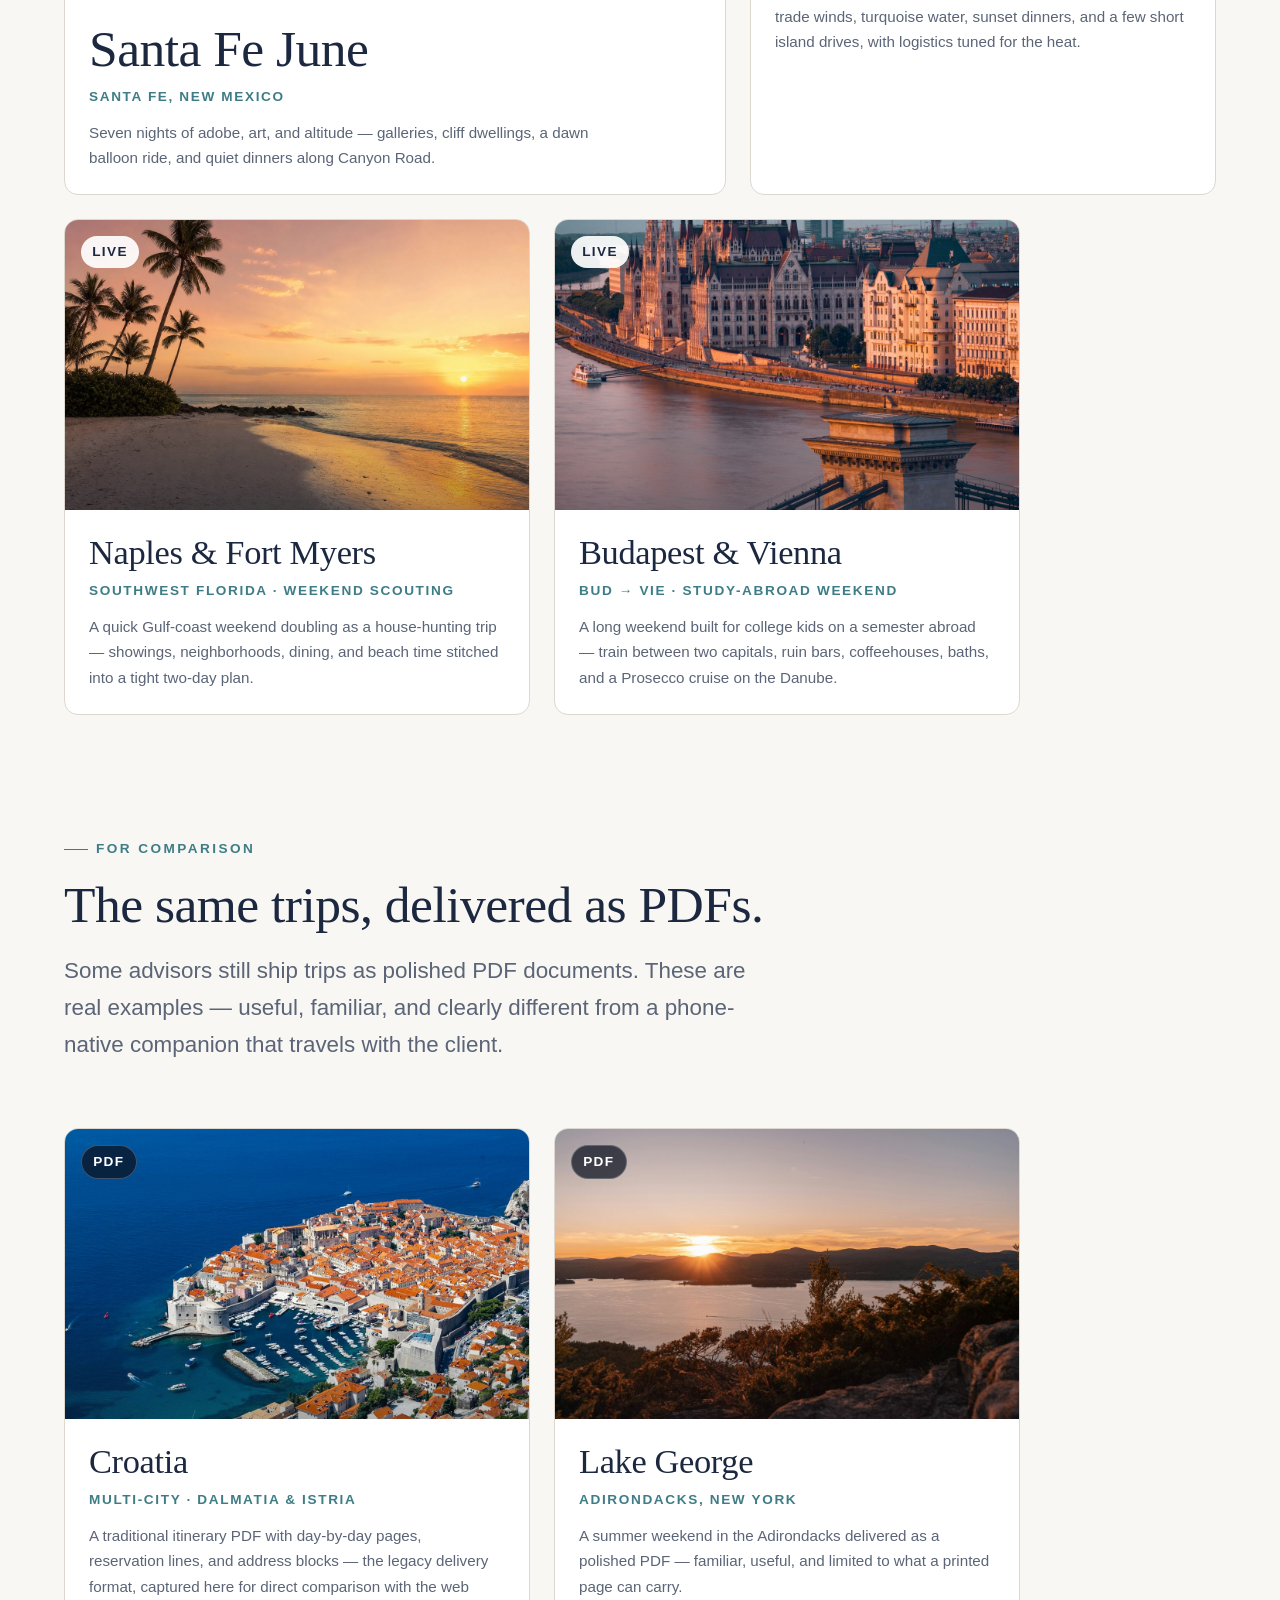
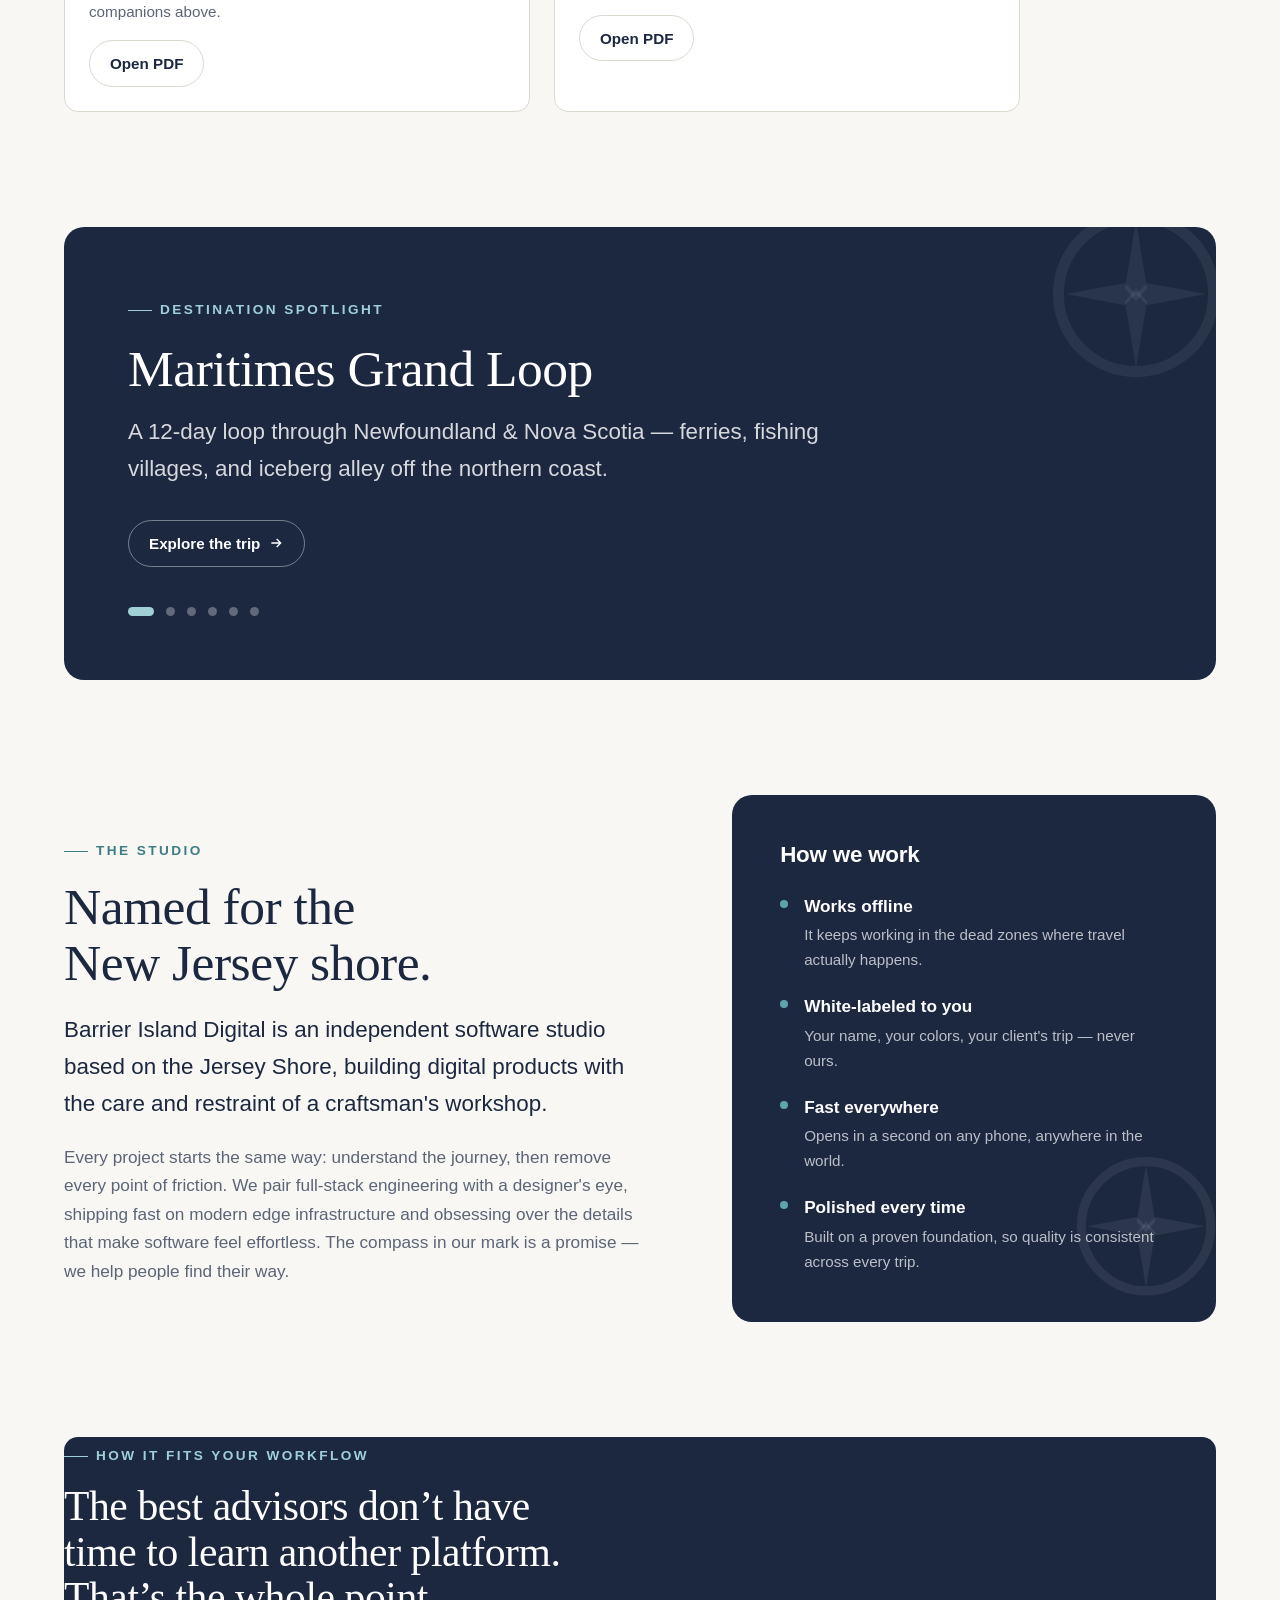
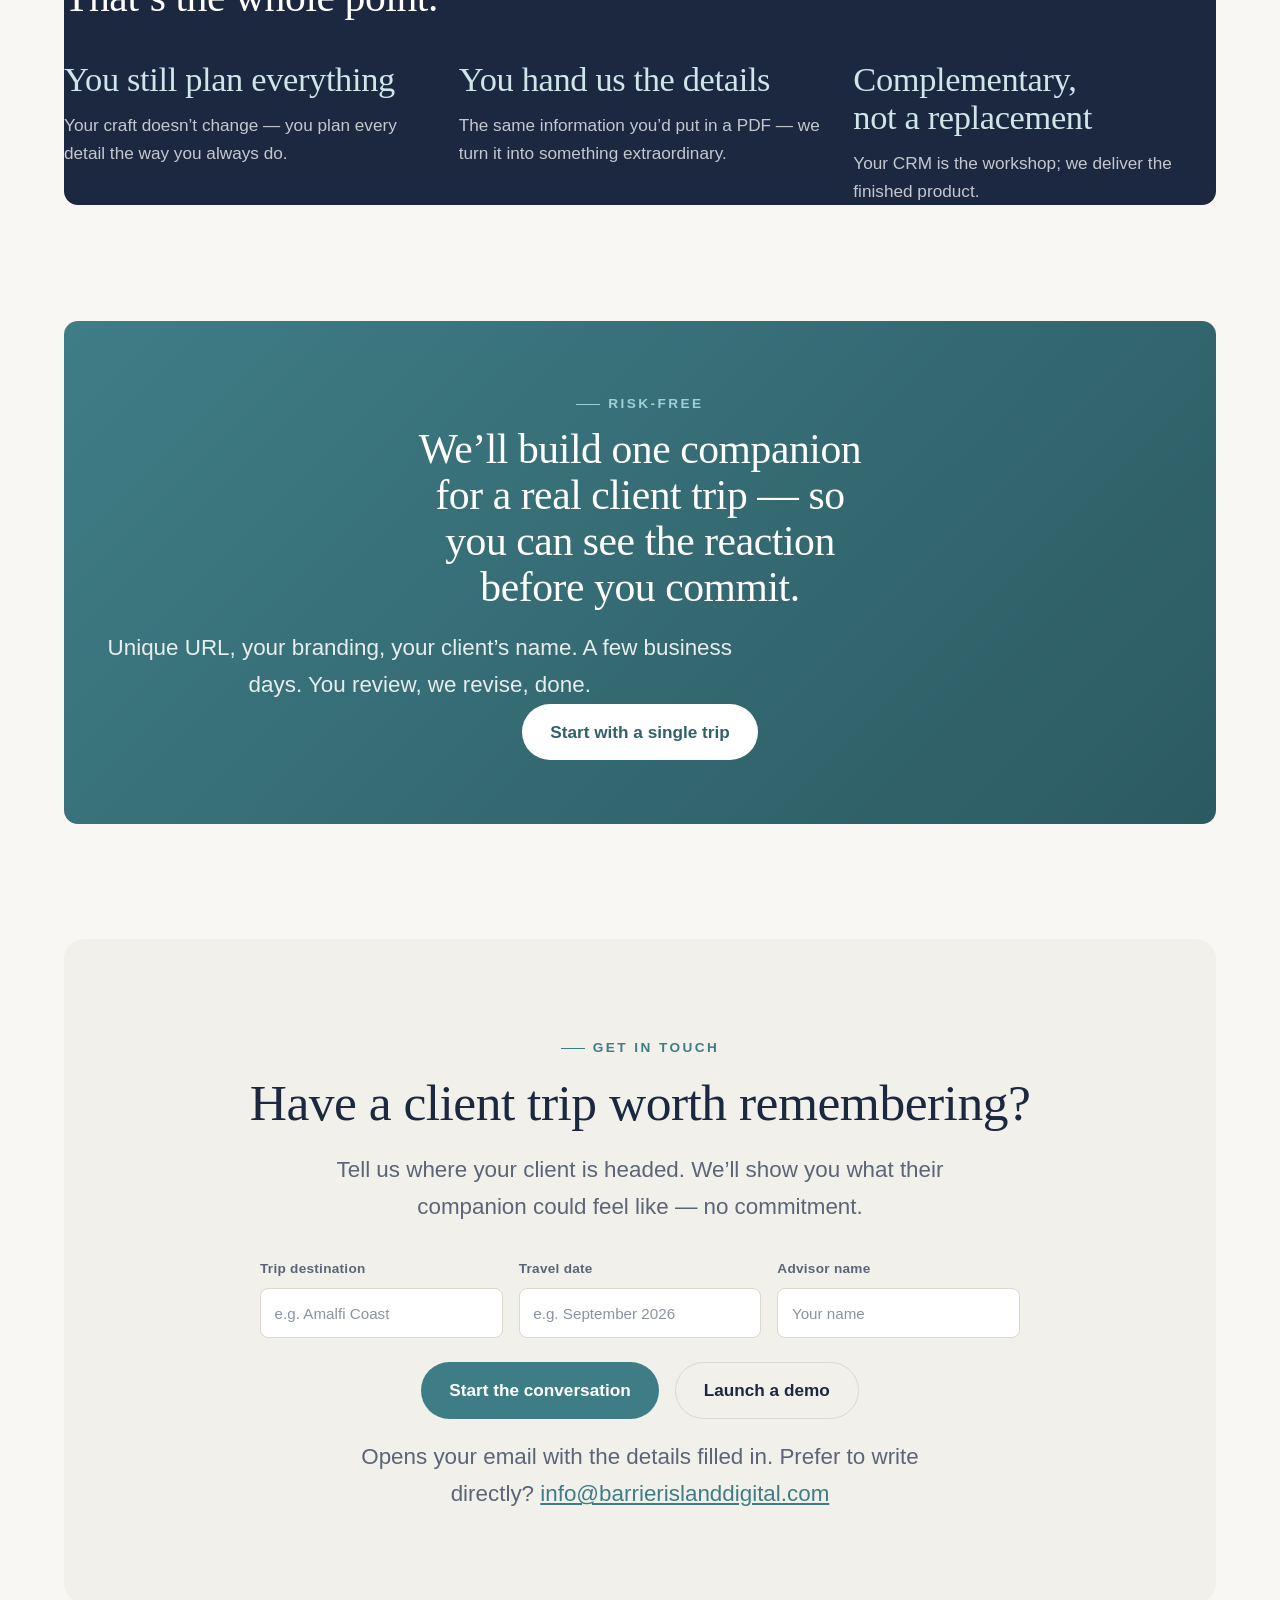
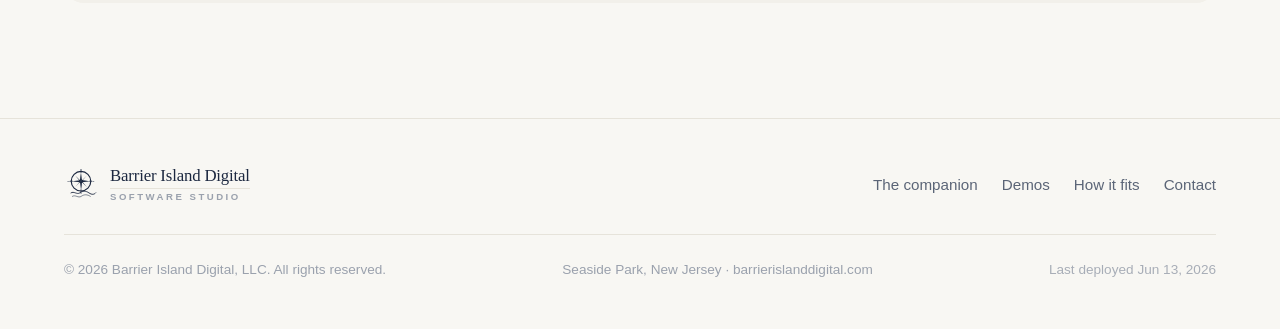
==== commit bfbfb4ed: "Add trip imagery to PDF comparison cards - Croatia card: Dubrovnik aerial (Dalmatian coast) - Lake G" ====
--- a/index.html
+++ b/index.html
@@ -21,7 +21,7 @@
 <link rel="manifest" href="/site.webmanifest?v=20260601b">
 <meta name="theme-color" content="#1c2840">
 <link href="https://api.fontshare.com/v2/css?f[]=boska@400,500,700&f[]=satoshi@400,500,600,700&display=swap" rel="stylesheet">
-<link rel="stylesheet" href="styles.9b8cd657.css">
+<link rel="stylesheet" href="styles.59799679.css">
 
 <!-- ============ Service worker: network-first HTML so users never see stale deploys ============
      After first install, every future deploy is picked up automatically on the next navigation.
@@ -280,20 +280,22 @@
     <div class="portfolio-grid">
 
       <article class="project half reveal">
+        <div class="project-visual"><span class="project-tag project-tag--pdf">PDF</span><img src="/assets/work/croatia.jpg" alt="Dubrovnik old town and harbour on the Dalmatian coast" loading="lazy" decoding="async"></div>
         <div class="project-body">
           <h3>Croatia</h3>
           <div class="loc">Multi-city · Dalmatia &amp; Istria</div>
           <p>A traditional itinerary PDF with day-by-day pages, reservation lines, and address blocks — the legacy delivery format, captured here for direct comparison with the web companions above.</p>
-          <p style="margin-top:1rem"><a class="btn btn-ghost" href="/croatia_itinerary.pdf?v=2" target="_blank" rel="noopener noreferrer" type="application/pdf">Open PDF</a></p>
+          <p style="margin-top:1rem"><a class="btn btn-ghost" href="/croatia_itinerary.pdf?v=2" type="application/pdf">Open PDF</a></p>
         </div>
       </article>
 
       <article class="project half reveal">
+        <div class="project-visual"><span class="project-tag project-tag--pdf">PDF</span><img src="/assets/work/lakegeorge.jpg" alt="Lake George sunset over the Adirondack mountains" loading="lazy" decoding="async"></div>
         <div class="project-body">
           <h3>Lake George</h3>
           <div class="loc">Adirondacks, New York</div>
           <p>A summer weekend in the Adirondacks delivered as a polished PDF — familiar, useful, and limited to what a printed page can carry.</p>
-          <p style="margin-top:1rem"><a class="btn btn-ghost" href="/lake-george-itinerary-1.pdf?v=2" target="_blank" rel="noopener noreferrer" type="application/pdf">Open PDF</a></p>
+          <p style="margin-top:1rem"><a class="btn btn-ghost" href="/lake-george-itinerary-1.pdf?v=2" type="application/pdf">Open PDF</a></p>
         </div>
       </article>
 
--- a/styles.59799679.css
+++ b/styles.59799679.css
@@ -0,0 +1,472 @@
+/* ============ Tokens ============ */
+:root {
+  --text-xs: clamp(0.75rem, 0.7rem + 0.25vw, 0.85rem);
+  --text-sm: clamp(0.875rem, 0.82rem + 0.3vw, 0.95rem);
+  --text-base: clamp(1rem, 0.96rem + 0.2vw, 1.075rem);
+  --text-lg: clamp(1.125rem, 1rem + 0.6vw, 1.4rem);
+  --text-xl: clamp(1.5rem, 1.2rem + 1.25vw, 2.15rem);
+  --text-2xl: clamp(2rem, 1.3rem + 2.4vw, 3.4rem);
+  --text-3xl: clamp(2.6rem, 1.4rem + 4vw, 4.75rem);
+
+  --space-1:.25rem; --space-2:.5rem; --space-3:.75rem; --space-4:1rem;
+  --space-5:1.25rem; --space-6:1.5rem; --space-8:2rem; --space-10:2.5rem;
+  --space-12:3rem; --space-16:4rem; --space-20:5rem; --space-24:6rem; --space-32:8rem;
+
+  --radius-sm:.375rem; --radius-md:.5rem; --radius-lg:.875rem; --radius-xl:1.25rem; --radius-full:9999px;
+  --transition:200ms cubic-bezier(.16,1,.3,1);
+
+  --content-narrow:680px; --content-default:1040px; --content-wide:1280px;
+
+  --font-display:'Boska','Hoefler Text',Georgia,serif;
+  --font-body:'Satoshi','Inter',-apple-system,sans-serif;
+}
+
+:root, [data-theme="light"] {
+  --navy:#1c2840;
+  --color-bg:#f8f7f3;
+  --color-surface:#ffffff;
+  --color-surface-2:#f2f0ea;
+  --color-surface-offset:#eceae3;
+  --color-border:#dcd8cf;
+  --color-divider:#e6e3da;
+  --color-text:#1c2840;
+  --color-text-muted:#5b6577;
+  --color-text-faint:#9aa1ad;
+  --color-text-inverse:#f8f7f3;
+  --color-primary:#1c2840;
+  --color-primary-hover:#2c3c5e;
+  --color-accent:#3f7d86;       /* muted teal, from the sea */
+  --color-accent-hover:#316169;
+  --color-cream:#f0e6cf;        /* warm cream from the trip apps */
+  --color-gold:#c6a25a;         /* muted gold accent */
+  --shadow-sm:0 1px 2px rgba(28,40,64,.06);
+  --shadow-md:0 6px 20px rgba(28,40,64,.09);
+  --shadow-lg:0 18px 48px rgba(28,40,64,.14);
+  --hero-overlay:linear-gradient(180deg, rgba(12,18,32,.42) 0%, rgba(12,18,32,.58) 55%, rgba(12,18,32,.78) 100%);
+}
+
+[data-theme="dark"] {
+  --color-bg:#10141d;
+  --color-surface:#171c28;
+  --color-surface-2:#1d2330;
+  --color-surface-offset:#222937;
+  --color-border:#2c3344;
+  --color-divider:#262d3b;
+  --color-text:#e7e9ee;
+  --color-text-muted:#9aa3b4;
+  --color-text-faint:#5f6878;
+  --color-text-inverse:#10141d;
+  --color-primary:#cdd6e6;
+  --color-primary-hover:#e7ecf4;
+  --color-accent:#5fa3ac;
+  --color-accent-hover:#79bcc5;
+  --color-cream:#f0e6cf;
+  --color-gold:#d8b772;
+  --shadow-sm:0 1px 2px rgba(0,0,0,.3);
+  --shadow-md:0 6px 20px rgba(0,0,0,.4);
+  --shadow-lg:0 18px 48px rgba(0,0,0,.5);
+  --hero-overlay:linear-gradient(180deg, rgba(6,9,16,.5) 0%, rgba(6,9,16,.66) 55%, rgba(6,9,16,.86) 100%);
+}
+
+/* ============ Base ============ */
+*,*::before,*::after{box-sizing:border-box;margin:0;padding:0}
+html{-webkit-font-smoothing:antialiased;-moz-osx-font-smoothing:grayscale;text-rendering:optimizeLegibility;scroll-behavior:smooth;scroll-padding-top:84px}
+body{min-height:100dvh;line-height:1.65;font-family:var(--font-body);font-size:var(--text-base);color:var(--color-text);background:var(--color-bg);transition:background var(--transition),color var(--transition)}
+img,svg{display:block;max-width:100%;height:auto}
+ul[role=list]{list-style:none}
+a{color:inherit;text-decoration:none}
+button{cursor:pointer;background:none;border:none;color:inherit;font:inherit}
+h1,h2,h3,h4{font-family:var(--font-display);font-weight:500;line-height:1.1;text-wrap:balance;letter-spacing:-.01em}
+p{text-wrap:pretty;max-width:64ch}
+::selection{background:rgba(63,125,134,.25)}
+:focus-visible{outline:2px solid var(--color-accent);outline-offset:3px;border-radius:var(--radius-sm)}
+@media (prefers-reduced-motion:reduce){*{animation-duration:.01ms!important;transition-duration:.01ms!important;scroll-behavior:auto!important}}
+
+.wrap{width:100%;max-width:var(--content-wide);margin-inline:auto;padding-inline:clamp(var(--space-5),5vw,var(--space-16))}
+.eyebrow{font-family:var(--font-body);font-size:var(--text-xs);font-weight:600;letter-spacing:.18em;text-transform:uppercase;color:var(--color-accent);display:inline-flex;align-items:flex-start;gap:var(--space-2)}
+.eyebrow::before{content:"";width:24px;height:1px;background:var(--color-accent);margin-top:calc((1.65em - 1px) / 2)}
+.section{padding-block:clamp(var(--space-20),9vw,var(--space-32))}
+.section-head{max-width:720px;margin-bottom:clamp(var(--space-10),5vw,var(--space-16))}
+.section-head h2{font-size:var(--text-2xl);margin-top:var(--space-4)}
+.section-head p{margin-top:var(--space-5);color:var(--color-text-muted);font-size:var(--text-lg)}
+.section-head .section-head-philosophy{font-family:var(--font-display);font-style:italic;font-weight:400;font-size:clamp(1.25rem,2vw,1.6rem);line-height:1.32;color:var(--color-accent);max-width:56ch;margin-top:var(--space-6);padding-left:var(--space-5);border-left:2px solid var(--color-accent);opacity:.92}
+.service-coda{font-family:var(--font-display);font-style:italic;font-weight:400;font-size:1.0625rem;line-height:1.4;color:var(--color-accent);margin-top:var(--space-3);opacity:.95}
+
+/* ============ Header ============ */
+/* Header: solid navy bar, pinned at top, opaque so content scrolls underneath and out of sight. Color never changes on scroll. */
+.header{position:sticky;top:0;z-index:50;background:var(--navy);border-bottom:1px solid rgba(255,255,255,.08);transition:box-shadow var(--transition),border-color var(--transition)}
+.header.scrolled{box-shadow:0 6px 24px rgba(0,0,0,.28);border-bottom-color:rgba(255,255,255,.12)}
+/* Always light-on-dark text */
+.header .brand{color:#fff}
+.header .brand .name .llc{color:rgba(255,255,255,.7)}
+.header .nav-links a{color:rgba(255,255,255,.82)}
+.header .nav-links a:hover{color:#fff}
+.header .nav-clock-loc{color:rgba(255,255,255,.6)}
+.header .nav-clock-time{color:rgba(255,255,255,.85)}
+.header .theme-toggle{color:#fff}
+.header .menu-btn{color:#fff}
+.nav{display:flex;align-items:center;justify-content:space-between;height:72px}
+.brand{display:flex;align-items:center;gap:var(--space-3);color:var(--color-text)}
+.brand .mark{width:34px;height:34px;flex:none;color:currentColor;display:block}.brand .mark svg{width:100%;height:100%;display:block}
+.brand .name{font-family:var(--font-display);font-size:1.3675rem;font-weight:500;letter-spacing:-.01em;line-height:1.05}
+.brand .name .llc{font-size:.74em;font-weight:500;letter-spacing:.02em;color:var(--color-text-muted)}
+.brand .name .descriptor{display:block;font-family:var(--font-body);font-size:.6rem;font-weight:600;letter-spacing:.26em;text-transform:uppercase;color:var(--color-text-faint);margin-top:3px;padding-top:3px;border-top:1px solid var(--color-divider)}
+.nav-links{display:flex;align-items:center;gap:var(--space-8)}
+.nav-links a{font-size:var(--text-sm);font-weight:500;color:var(--color-text-muted);position:relative}
+.nav-links a:hover{color:var(--color-text)}
+.nav-links a::after{content:"";position:absolute;left:0;bottom:-5px;width:0;height:1.5px;background:var(--color-accent);transition:width var(--transition)}
+.nav-links a:hover::after{width:100%}
+.nav-right{display:flex;align-items:center;gap:var(--space-4)}
+.theme-toggle{width:38px;height:38px;display:grid;place-items:center;border-radius:var(--radius-full);color:var(--color-text-muted);transition:background var(--transition),color var(--transition)}
+.theme-toggle:hover{background:var(--color-surface-2);color:var(--color-text)}
+.btn{display:inline-flex;align-items:center;gap:var(--space-2);font-size:var(--text-sm);font-weight:600;padding:.62rem 1.25rem;border-radius:var(--radius-full);transition:all var(--transition)}
+.btn-primary{background:var(--color-accent);color:#fff}
+.btn-primary:hover{background:var(--color-accent-hover);transform:translateY(-1px)}
+.btn-ghost{border:1px solid var(--color-border);color:var(--color-text)}
+.btn-ghost:hover{border-color:var(--color-accent);color:var(--color-accent)}
+.menu-btn{display:none}
+.mobile-menu{display:none}
+
+/* ============ Hero ============ */
+.hero{position:relative;min-height:92vh;margin-top:-72px;padding-top:72px;display:flex;align-items:center;color:#fff;overflow:hidden}
+.hero-bg{position:absolute;inset:0;z-index:-2}
+.hero-bg img{width:100%;height:100%;object-fit:cover}
+.hero-bg::after{content:"";position:absolute;inset:0;background:var(--hero-overlay)}
+.hero-inner{position:relative;z-index:1;max-width:var(--content-wide);margin-inline:auto;padding-block:var(--space-16) var(--space-32)}
+.hero-inner>*{max-width:820px}
+.hero .eyebrow{color:#9fd0d6}
+.hero .eyebrow::before{background:#9fd0d6}
+.hero h1{font-size:var(--text-3xl);color:#fff;margin-top:var(--space-5);font-weight:500}
+.hero h1 em{font-style:italic;color:#bfe0e5}
+.hero-wordmark{font-size:var(--text-hero);line-height:.96;letter-spacing:-.02em;font-weight:500;text-shadow:0 2px 30px rgba(8,14,26,.35)}
+.hero-tagline{margin-top:var(--space-5);font-size:var(--text-lg);font-weight:500;color:#eafafc;max-width:46ch}
+.hero-sub{margin-top:var(--space-4);font-size:var(--text-base);color:rgba(255,255,255,.74);max-width:56ch}
+.hero-tags{list-style:none;margin:var(--space-6) 0 0;padding:0;display:flex;flex-wrap:wrap;gap:.5rem .6rem}
+.hero-tag{display:inline-flex;align-items:center;gap:.4rem;font:inherit;font-size:var(--text-xs);font-weight:600;letter-spacing:.08em;text-transform:uppercase;color:#cfe6e9;padding:.36rem .8rem;border:1px solid rgba(159,208,214,.4);border-radius:var(--radius-full);background:rgba(159,208,214,.08);backdrop-filter:blur(2px);cursor:pointer;transition:border-color var(--transition),background var(--transition),color var(--transition),transform var(--transition),box-shadow var(--transition)}
+.hero-tag:hover,.hero-tag:focus-visible{color:#eafbfe;border-color:rgba(159,208,214,.85);background:rgba(159,208,214,.18);transform:translateY(-2px);box-shadow:0 6px 18px rgba(0,0,0,.22);outline:none}
+.hero-tag:focus-visible{outline:2px solid rgba(159,208,214,.9);outline-offset:2px}
+.tag-plus,.tag-arrow{font-weight:700;font-size:.9em;line-height:1;opacity:.55;transition:opacity var(--transition),transform var(--transition)}
+.hero-tag:hover .tag-plus,.hero-tag:focus-visible .tag-plus{opacity:1;transform:rotate(90deg)}
+.hero-tag:hover .tag-arrow,.hero-tag:focus-visible .tag-arrow{opacity:1;transform:translateX(3px)}
+.hero-tag:hover,.hero-tag:focus-visible{color:var(--color-cream);border-color:var(--color-cream);background:rgba(240,230,207,.10)}
+/* highlight flash when a hero pill jumps to a service card */
+.service.jump-flash{animation:jumpFlash 1.4s ease}
+@keyframes jumpFlash{0%{box-shadow:0 0 0 0 rgba(63,125,134,.55)}30%{box-shadow:0 0 0 4px rgba(63,125,134,.35)}100%{box-shadow:0 0 0 0 rgba(63,125,134,0)}}
+@media (prefers-reduced-motion: reduce){.service.jump-flash{animation:none;outline:2px solid var(--color-accent);outline-offset:2px}}
+.hero-cta{margin-top:var(--space-9);display:flex;gap:var(--space-4);flex-wrap:wrap}
+/* scroll cue */
+.hero-scroll{position:absolute;bottom:calc(var(--space-8) + 64px);right:clamp(var(--space-5),5vw,var(--space-16));z-index:1;display:flex;flex-direction:column;align-items:center;gap:.6rem;color:rgba(255,255,255,.7);font-size:.6rem;font-weight:600;letter-spacing:.22em;text-transform:uppercase;writing-mode:vertical-rl}
+.hero-scroll-line{width:1px;height:46px;background:linear-gradient(180deg,rgba(159,208,214,.9),transparent);position:relative;overflow:hidden}
+.hero-scroll-line::after{content:"";position:absolute;top:0;left:0;width:100%;height:40%;background:#9fd0d6;animation:scrollDot 2.2s ease-in-out infinite}
+@keyframes scrollDot{0%{transform:translateY(-100%)}60%,100%{transform:translateY(250%)}}
+.hero-scroll:hover{color:#fff}
+@media (prefers-reduced-motion:reduce){.hero-scroll-line::after{animation:none}}
+.hero .btn-ghost{border-color:rgba(255,255,255,.4);color:#fff}
+.hero .btn-ghost:hover{border-color:#fff;background:rgba(255,255,255,.1);color:#fff}
+.hero-meta{position:absolute;bottom:var(--space-8);left:0;right:0;z-index:1}
+.hero-meta .wrap{display:flex;gap:var(--space-10);flex-wrap:wrap;border-top:1px solid rgba(255,255,255,.16);padding-top:var(--space-5)}
+.hero-meta div{color:rgba(255,255,255,.8)}
+.hero-meta strong{display:block;font-family:var(--font-display);font-size:1.6rem;font-weight:500;color:#fff;line-height:1}
+.hero-meta span{display:block;margin-top:4px;font-size:var(--text-xs);letter-spacing:.12em;text-transform:uppercase;color:rgba(255,255,255,.65)}
+/* --- hero motion layer --- */
+.hero-motion{position:absolute;inset:0;z-index:-1;overflow:hidden;pointer-events:none}
+.hero-motion .sea-lines{position:absolute;left:0;right:0;bottom:0;width:100%;height:62%;opacity:.5}
+.sea-line{opacity:.55;stroke-dasharray:4 9;animation:seaDrift 26s linear infinite}
+.sea-line:nth-child(2){animation-duration:32s;opacity:.4}
+.sea-line:nth-child(3){animation-duration:38s;opacity:.3}
+.sea-line:nth-child(4){animation-duration:44s;opacity:.22}
+@keyframes seaDrift{from{transform:translateX(0)}to{transform:translateX(-400px)}}
+.hero-compass{position:absolute;top:50%;right:-120px;width:560px;height:560px;transform:translateY(-50%);color:#ffffff;opacity:.05;animation:compassSpin 140s linear infinite}.hero-compass svg{width:100%;height:100%;display:block}
+@keyframes compassSpin{from{transform:translateY(-50%) rotate(0)}to{transform:translateY(-50%) rotate(360deg)}}
+@media (prefers-reduced-motion:reduce){.sea-line,.hero-compass{animation:none}}
+/* --- nav clock --- */
+.nav-clock{display:flex;flex-direction:column;align-items:flex-end;line-height:1.15;margin-right:var(--space-2)}
+.nav-clock-loc{font-size:.58rem;font-weight:600;letter-spacing:.14em;text-transform:uppercase;color:var(--color-text-faint)}
+.nav-clock-time{font-size:.78rem;font-weight:600;font-variant-numeric:tabular-nums;color:var(--color-text-muted)}
+/* --- unified live bar --- */
+.livebar{border-bottom:1px solid var(--color-divider);background:var(--color-surface-2)}
+.livebar-inner{display:grid;grid-template-columns:1.5fr 1fr 1.3fr;gap:clamp(var(--space-6),4vw,var(--space-12));padding-block:var(--space-8)}
+.lb-block{min-width:0}
+.lb-block+.lb-block{border-left:1px solid var(--color-divider);padding-left:clamp(var(--space-6),3vw,var(--space-10))}
+.lb-label{display:block;font-size:var(--text-xs);font-weight:600;letter-spacing:.16em;text-transform:uppercase;color:var(--color-accent);margin-bottom:var(--space-4)}
+.proof-sites{display:flex;flex-direction:column;gap:var(--space-2)}
+.proof-site{display:inline-flex;align-items:center;gap:.55rem;font-size:var(--text-sm);font-weight:500;color:var(--color-text-muted);transition:color var(--transition)}
+.proof-site:hover{color:var(--color-accent)}
+.proof-dot{width:7px;height:7px;border-radius:50%;background:var(--color-accent);flex:none;box-shadow:0 0 0 0 color-mix(in oklab,var(--color-accent) 60%,transparent);animation:proofPulse 2.4s ease-out infinite}
+@keyframes proofPulse{0%{box-shadow:0 0 0 0 color-mix(in oklab,var(--color-accent) 55%,transparent)}70%{box-shadow:0 0 0 7px transparent}100%{box-shadow:0 0 0 0 transparent}}
+.proof-arrow{font-size:.8em;opacity:.5;margin-left:auto}
+@media (prefers-reduced-motion:reduce){.proof-dot{animation:none}}
+
+/* ============ Services ============ */
+.services-grid{display:grid;grid-template-columns:repeat(auto-fit,minmax(260px,1fr));gap:var(--space-6)}
+.service{position:relative;display:flex;flex-direction:column;border:1px solid var(--color-border);border-radius:var(--radius-lg);background:var(--color-surface);overflow:hidden;transition:transform var(--transition),box-shadow var(--transition),border-color var(--transition)}
+.service:hover{transform:translateY(-5px);box-shadow:var(--shadow-md);border-color:var(--color-accent)}
+/* card image */
+.service-visual{position:relative;aspect-ratio:4/3;overflow:hidden;background:var(--color-surface-2);border-bottom:1px solid var(--color-border)}
+.service-visual img{width:100%;height:100%;object-fit:cover;display:block;transition:transform .6s cubic-bezier(.22,1,.36,1)}
+.service:hover .service-visual img{transform:scale(1.04)}
+.service-visual::after{content:"";position:absolute;inset:0;background:linear-gradient(180deg,rgba(28,40,64,0) 55%,rgba(28,40,64,.16));pointer-events:none}
+.service-num{position:absolute;top:var(--space-4);left:var(--space-4);z-index:1;font-family:var(--font-display);font-size:var(--text-sm);font-weight:600;letter-spacing:.04em;color:#fff;background:rgba(28,40,64,.55);backdrop-filter:blur(6px);-webkit-backdrop-filter:blur(6px);width:34px;height:34px;border-radius:50%;display:grid;place-items:center;border:1px solid rgba(255,255,255,.22)}
+/* card body */
+.service-body{position:relative;display:flex;flex-direction:column;padding:0 var(--space-8) var(--space-8)}
+.service-body::before{content:"";position:absolute;top:0;left:var(--space-8);right:var(--space-8);height:3px;border-radius:0 0 2px 2px;background:linear-gradient(90deg,var(--color-accent),var(--color-accent-hover));transform:scaleX(0);transform-origin:left;transition:transform var(--transition)}
+.service:hover .service-body::before,.service[aria-expanded="true"] .service-body::before{transform:scaleX(1)}
+.service .ico{width:52px;height:52px;border-radius:var(--radius-md);background:var(--navy);display:grid;place-items:center;color:#fff;margin:-26px 0 var(--space-4);position:relative;z-index:1;box-shadow:0 8px 22px rgba(28,40,64,.28);transition:transform var(--transition),box-shadow var(--transition)}
+[data-theme="dark"] .service .ico{background:var(--color-accent);box-shadow:0 8px 22px rgba(0,0,0,.4)}
+.service:hover .ico{transform:translateY(-3px) rotate(-3deg);box-shadow:0 12px 28px rgba(28,40,64,.34)}
+.service h3{font-size:var(--text-xl);font-family:var(--font-display);font-weight:600;letter-spacing:-.015em;line-height:1.18}
+.service p{margin-top:var(--space-3);color:var(--color-text-muted);font-size:var(--text-sm);line-height:1.6}
+.service .card-hint{margin-top:var(--space-4)}
+
+/* ============ Portfolio ============ */
+.portfolio-grid{display:grid;grid-template-columns:repeat(12,1fr);gap:var(--space-6)}
+.project{position:relative;border:1px solid var(--color-border);border-radius:var(--radius-lg);background:var(--color-surface);overflow:hidden;transition:transform var(--transition),box-shadow var(--transition),border-color var(--transition);display:flex;flex-direction:column}
+.project[data-launch-demo]{cursor:pointer}
+.project[data-launch-demo]:focus-visible{outline:2px solid var(--color-accent);outline-offset:3px}
+.project:hover{transform:translateY(-4px);box-shadow:var(--shadow-lg);border-color:var(--color-accent)}
+.project[data-launch-demo] .project-visual::before{content:"Tap to launch →";position:absolute;left:var(--space-4);bottom:var(--space-4);z-index:2;font-size:var(--text-xs);font-weight:600;letter-spacing:.08em;text-transform:uppercase;color:#fff;background:rgba(12,18,32,.65);backdrop-filter:blur(6px);-webkit-backdrop-filter:blur(6px);padding:.4rem .75rem;border-radius:var(--radius-full);border:1px solid rgba(255,255,255,.18);opacity:.92;transition:opacity var(--transition),transform var(--transition),background var(--transition)}
+.project[data-launch-demo]:hover .project-visual::before{opacity:1;background:var(--color-accent);transform:translateX(2px)}
+@media (hover:hover){.project[data-launch-demo] .project-visual::before{opacity:0;transform:translateY(4px)}.project[data-launch-demo]:hover .project-visual::before,.project[data-launch-demo]:focus-visible .project-visual::before{opacity:1;transform:translateY(0)}}
+.project.feature{grid-column:span 7}
+.project.half{grid-column:span 5}
+.project.third{grid-column:span 4}
+.project-visual{aspect-ratio:16/10;position:relative;overflow:hidden;background:var(--navy)}
+.project.feature .project-visual{aspect-ratio:16/10}
+.project-visual canvas,.project-visual img{width:100%;height:100%;display:block;object-fit:cover;object-position:center}
+.project-visual img{transition:transform .6s cubic-bezier(.16,1,.3,1)}
+.project:hover .project-visual img{transform:scale(1.04)}
+.project-visual::after{content:"";position:absolute;inset:0;background:linear-gradient(180deg,transparent 60%,rgba(12,18,32,.28));pointer-events:none}
+.project-tag{position:absolute;top:var(--space-4);left:var(--space-4);font-size:var(--text-xs);font-weight:600;letter-spacing:.1em;text-transform:uppercase;background:rgba(255,255,255,.92);color:var(--navy);padding:.3rem .7rem;border-radius:var(--radius-full);z-index:2}
+.project-tag--pdf{background:rgba(12,18,32,.72);color:#fff;border:1px solid rgba(255,255,255,.22);backdrop-filter:blur(6px);-webkit-backdrop-filter:blur(6px)}
+.project-body{padding:var(--space-6);flex:1;display:flex;flex-direction:column}
+.project-body h3{font-size:var(--text-xl);font-family:var(--font-display);font-weight:500}
+.project.feature .project-body h3{font-size:var(--text-2xl)}
+.project-body .loc{font-size:var(--text-xs);letter-spacing:.12em;text-transform:uppercase;color:var(--color-accent);font-weight:600;margin-top:var(--space-2)}
+.project-body p{margin-top:var(--space-3);color:var(--color-text-muted);font-size:var(--text-sm);flex:1}
+.project-link{margin-top:var(--space-5);display:inline-flex;align-items:center;gap:var(--space-2);font-size:var(--text-sm);font-weight:600;color:var(--color-text)}
+.project-link svg{transition:transform var(--transition)}
+.project:hover .project-link svg{transform:translateX(3px)}
+.project-link.muted{color:var(--color-text-faint);font-weight:500}
+
+/* ============ About ============ */
+.about{display:grid;grid-template-columns:1.1fr .9fr;gap:clamp(var(--space-10),6vw,var(--space-24));align-items:center}
+.about-copy h2{font-size:var(--text-2xl);margin-top:var(--space-4)}
+.about-copy p{margin-top:var(--space-5);color:var(--color-text-muted);font-size:var(--text-base)}
+.about-copy p.lead{font-size:var(--text-lg);color:var(--color-text)}
+.about-panel{background:var(--navy);border-radius:var(--radius-xl);padding:clamp(var(--space-8),4vw,var(--space-12));color:#fff;position:relative;overflow:hidden}
+.about-panel .pmark{position:absolute;right:-30px;bottom:-30px;width:200px;color:rgba(255,255,255,.07)}
+.about-panel h3{color:#fff;font-size:var(--text-lg);font-family:var(--font-body);font-weight:700;position:relative}
+.about-list{margin-top:var(--space-6);display:grid;gap:var(--space-5);position:relative}
+.about-list li{display:flex;gap:var(--space-4);align-items:flex-start}
+.about-list .dot{width:8px;height:8px;border-radius:50%;background:#5fa3ac;margin-top:.5rem;flex:none}
+.about-list b{color:#fff;font-weight:600}
+.about-list span{display:block;color:rgba(255,255,255,.7);font-size:var(--text-sm);margin-top:2px}
+
+/* ============ Contact ============ */
+.contact{background:var(--color-surface-2);border-radius:var(--radius-xl);padding:clamp(var(--space-12),7vw,var(--space-24));text-align:center}
+.contact h2{font-size:var(--text-2xl);margin-top:var(--space-4)}
+.contact p{margin:var(--space-5) auto 0;color:var(--color-text-muted);font-size:var(--text-lg);max-width:50ch}
+.contact-actions{margin-top:var(--space-10);display:flex;gap:var(--space-4);justify-content:center;flex-wrap:wrap}
+.contact-form{margin-top:var(--space-8);text-align:left}
+.contact-form .contact-actions{margin-top:var(--space-6)}
+.cf-row{display:grid;grid-template-columns:repeat(3,1fr);gap:var(--space-4);max-width:760px;margin:0 auto}
+.cf-field{display:flex;flex-direction:column;gap:var(--space-2)}
+.cf-field>span{font-size:var(--text-xs);font-weight:600;letter-spacing:.02em;color:var(--color-text-muted)}
+.cf-field input{width:100%;padding:.7rem .85rem;font:inherit;font-size:var(--text-sm);color:var(--color-text);background:var(--color-surface);border:1px solid var(--color-border);border-radius:var(--radius-md);transition:border-color var(--transition),box-shadow var(--transition)}
+.cf-field input::placeholder{color:var(--color-text-muted);opacity:.7}
+.cf-field input:focus{outline:none;border-color:var(--color-accent);box-shadow:0 0 0 3px color-mix(in oklab,var(--color-accent) 18%,transparent)}
+.cf-note{margin:var(--space-5) auto 0;font-size:var(--text-xs);color:var(--color-text-muted);text-align:center;max-width:50ch}
+.cf-note a{color:var(--color-accent);text-decoration:underline}
+@media (max-width:640px){.cf-row{grid-template-columns:1fr}}
+.btn-lg{padding:.85rem 1.75rem;font-size:var(--text-base)}
+
+/* ============ Footer ============ */
+.footer{border-top:1px solid var(--color-divider);padding-block:var(--space-12)}
+.footer-grid{display:flex;justify-content:space-between;align-items:center;gap:var(--space-8);flex-wrap:wrap}
+.footer .brand .name{font-size:1.05rem}
+.footer-links{display:flex;gap:var(--space-6);flex-wrap:wrap}
+.footer-links a{font-size:var(--text-sm);color:var(--color-text-muted)}
+.footer-links a:hover{color:var(--color-accent)}
+.footer-legal{margin-top:var(--space-8);padding-top:var(--space-6);border-top:1px solid var(--color-divider);font-size:var(--text-xs);color:var(--color-text-faint);display:flex;justify-content:space-between;gap:var(--space-4);flex-wrap:wrap}
+.footer-legal .deploy-stamp{opacity:.85}
+
+/* ============ Reveal ============ */
+/* Reveal-on-scroll is progressive enhancement: only hide when JS is active (html.js). Without JS, content is fully visible. */
+.js .reveal{opacity:0;transform:translateY(24px);transition:opacity .7s cubic-bezier(.16,1,.3,1),transform .7s cubic-bezier(.16,1,.3,1)}
+.js .reveal.in{opacity:1;transform:none}
+@media (prefers-reduced-motion: reduce){.js .reveal{opacity:1;transform:none;transition:none}}
+
+/* ============ Click-to-reveal cards ============ */
+[data-card]{cursor:pointer}
+.card-hint,.toggle-hint{display:inline-flex;align-items:center;gap:var(--space-2);margin-top:var(--space-5);font-size:var(--text-xs);font-weight:600;letter-spacing:.1em;text-transform:uppercase;color:var(--color-accent);transition:opacity var(--transition)}
+.toggle-hint{margin-top:0;text-transform:none;letter-spacing:0;color:var(--color-text-faint)}
+.card-hint::after{content:"";width:7px;height:7px;border-right:1.6px solid currentColor;border-bottom:1.6px solid currentColor;transform:rotate(45deg);transition:transform var(--transition)}
+[data-card][aria-expanded="true"] .card-hint::after{transform:rotate(-135deg)}
+.card-reveal{display:grid;grid-template-rows:0fr;opacity:0;transition:grid-template-rows .4s cubic-bezier(.16,1,.3,1),opacity .35s ease,margin .4s ease;margin-top:0}
+.card-reveal>*{overflow:hidden;min-height:0}
+[data-card][aria-expanded="true"] .card-reveal{grid-template-rows:1fr;opacity:1;margin-top:var(--space-6)}
+.card-reveal .stat-row{display:flex;gap:var(--space-5);flex-wrap:wrap}
+.card-reveal .stat b{display:block;font-family:var(--font-display);font-size:var(--text-lg);color:var(--color-text)}
+.card-reveal .stat span{font-size:var(--text-xs);color:var(--color-text-muted)}
+.meter{margin-top:var(--space-4)}
+.meter-label{font-size:var(--text-xs);letter-spacing:.08em;text-transform:uppercase;color:var(--color-text-muted)}
+.meter .bar{margin-top:6px;height:6px;border-radius:var(--radius-full);background:var(--color-surface-2);overflow:hidden}
+.meter .bar i{display:block;height:100%;background:linear-gradient(90deg,var(--color-accent),var(--color-accent-hover));border-radius:inherit}
+.chips{display:flex;flex-wrap:wrap;gap:var(--space-2)}
+.chip{font-size:var(--text-xs);font-weight:600;padding:.32rem .7rem;border-radius:var(--radius-full);background:var(--color-surface-2);color:var(--color-text);border:1px solid var(--color-border)}
+.reveal-note{margin-top:var(--space-4);font-size:var(--text-sm);color:var(--color-text-muted)}
+.pipeline{list-style:none;display:flex;flex-wrap:wrap;gap:var(--space-2) var(--space-4);counter-reset:step}
+.pipeline li{display:flex;align-items:center;gap:var(--space-2);font-size:var(--text-sm);color:var(--color-text-muted)}
+.pipeline li .dot{width:8px;height:8px;border-radius:50%;background:var(--color-accent)}
+.pipeline li b{color:var(--color-text);font-weight:600}
+/* portfolio facts */
+.facts{display:flex;flex-wrap:wrap;gap:0 var(--space-5);max-height:0;opacity:0;overflow:hidden;margin-top:0;transition:max-height .45s cubic-bezier(.16,1,.3,1),opacity .35s ease,margin .4s ease}
+[data-card][aria-expanded="true"] .facts{max-height:200px;opacity:1;margin-top:var(--space-5)}
+.fact b{display:block;font-family:var(--font-display);font-size:var(--text-lg);color:var(--color-text);line-height:1.1}
+.fact span{font-size:var(--text-xs);color:var(--color-text-muted)}
+
+/* ============ Live bar content (weather + studio note) ============ */
+.weather-rotator{min-height:2rem;display:flex;align-items:center}
+.wx{display:inline-flex;align-items:center;gap:var(--space-3);font-size:var(--text-base);font-family:var(--font-display);color:var(--color-text);transition:opacity .45s ease}
+.wx.fade{opacity:0}
+.wx .wx-ico{font-size:1.4rem;line-height:1}
+.wx .wx-city{color:var(--color-text)}
+.wx .wx-temp{color:var(--color-accent);font-weight:500}
+.wx .wx-cond{font-family:var(--font-body);font-size:var(--text-sm);color:var(--color-text-muted)}
+.wx.skeleton{color:var(--color-text-faint);font-family:var(--font-body);font-size:var(--text-sm)}
+.fieldnote{font-family:var(--font-display);font-size:var(--text-base);color:var(--color-text);min-height:2rem;line-height:1.4;transition:opacity .45s ease}
+.fieldnote.fade{opacity:0}
+.nowline{display:flex;align-items:center;gap:var(--space-2);margin-top:var(--space-3);font-size:var(--text-xs);color:var(--color-text-muted)}
+.pulse{width:9px;height:9px;border-radius:50%;background:var(--color-accent);position:relative;flex:none}
+.pulse::after{content:"";position:absolute;inset:0;border-radius:50%;background:var(--color-accent);animation:pulse 2s ease-out infinite}
+@keyframes pulse{0%{transform:scale(1);opacity:.7}100%{transform:scale(3);opacity:0}}
+
+/* ============ Destination spotlight ============ */
+.spotlight{position:relative;background:var(--navy);border-radius:var(--radius-xl);padding:clamp(var(--space-10),5vw,var(--space-16));color:#fff;overflow:hidden}
+.spotlight-mark{position:absolute;right:-40px;top:-40px;width:240px;color:rgba(255,255,255,.06)}
+.spotlight .eyebrow{color:#9fd0d6;position:relative}
+.spotlight .eyebrow::before{background:#9fd0d6}
+.spotlight-body{position:relative;margin-top:var(--space-5);transition:opacity .45s ease}
+.spotlight-body.fade{opacity:0}
+.spotlight-body h2{color:#fff;font-size:var(--text-2xl)}
+.spotlight-body p{color:rgba(255,255,255,.82);font-size:var(--text-lg);margin-top:var(--space-4);max-width:60ch}
+.spotlight-body .btn{margin-top:var(--space-8);border-color:rgba(255,255,255,.4);color:#fff}
+.spotlight-body .btn:hover{border-color:#fff;background:rgba(255,255,255,.1)}
+.spotlight-dots{position:relative;display:flex;gap:var(--space-3);margin-top:var(--space-10)}
+.spotlight-dots button{width:9px;height:9px;border-radius:50%;background:rgba(255,255,255,.3);transition:all var(--transition);padding:0}
+.spotlight-dots button.active{background:#9fd0d6;width:26px;border-radius:var(--radius-full)}
+
+/* ============ Responsive ============ */
+@media (max-width:760px){
+  /* let the island photo read more on small screens */
+  .hero-bg::after{background:linear-gradient(180deg,rgba(12,18,32,.34) 0%,rgba(12,18,32,.5) 50%,rgba(12,18,32,.74) 100%)}
+  .hero{min-height:auto;flex-direction:column;align-items:stretch;padding-top:0}
+  /* Comfortable luxury breathing room + iPhone safe-area awareness */
+  .wrap{padding-left:calc(1.5rem + env(safe-area-inset-left,0px));padding-right:calc(1.5rem + env(safe-area-inset-right,0px))}
+  .hero-inner{padding-block:var(--space-20) var(--space-8)}
+  .hero h1.hero-wordmark{color:var(--color-cream)}
+  .hero .eyebrow{font-size:.66rem;letter-spacing:.16em;margin-top:var(--space-6)}
+  .hero h1{font-size:clamp(2rem,8.5vw,2.6rem);line-height:1.08;margin-top:var(--space-4)}
+  .hero-wordmark{font-size:clamp(2.8rem,13vw,4rem);line-height:.98;margin-top:var(--space-4)}
+  .hero-tagline{font-size:var(--text-base);margin-top:var(--space-4)}
+  /* On mobile the tagline carries the full message; hide the secondary paragraph to declutter the hero */
+  .hero-sub{display:none}
+  /* tighter rhythm: pull the primary action up close to the pills, content-sized buttons, clear hierarchy */
+  .hero-cta{flex-direction:column;align-items:flex-start;margin-top:var(--space-6);gap:var(--space-5)}
+  .hero-cta .btn{align-self:flex-start;justify-content:center;padding:.78rem 1.6rem;width:auto}
+  .hero-cta .btn-primary{min-width:min(15rem,80%)}
+  /* secondary action: clean outline button at same width as primary — paired hierarchy */
+  .hero-cta .btn-ghost{padding:.78rem 1.6rem;min-width:min(15rem,80%);justify-content:center;border:1px solid rgba(240,230,207,.45);background:transparent;color:var(--color-cream);font-size:var(--text-sm);letter-spacing:.02em;text-decoration:none;border-radius:var(--radius-full)}
+  .hero-cta .btn-ghost:hover{background:rgba(240,230,207,.08);border-color:var(--color-cream);color:#fff}
+  /* Proof bar: close the dead zone, big gold number, inline secondary stats */
+  .hero-meta{position:static;background:linear-gradient(180deg,transparent 0%,rgba(12,18,32,.6) 30%,rgba(12,18,32,.92) 100%);margin-top:var(--space-10);padding-top:var(--space-8)}
+  .hero-meta .wrap{margin-top:0;padding-block:var(--space-3) var(--space-10);gap:var(--space-3);display:flex;flex-direction:column;align-items:flex-start;border-top:none}
+  .hero-meta div{flex:none;width:100%}
+  .hero-meta .hero-meta-headline{display:flex;align-items:baseline;gap:.7rem;width:100%}
+  .hero-meta .hero-meta-num{color:var(--color-gold);font-size:2.4rem;font-weight:700;letter-spacing:-.02em;line-height:1;display:inline-block;margin-right:0}
+  .hero-meta strong{font-size:1.05rem;display:inline-block;margin-right:.6rem;vertical-align:baseline;font-weight:700;letter-spacing:.04em;text-transform:uppercase;color:var(--color-cream)}
+  .hero-meta span{display:inline-block;margin-top:0;vertical-align:baseline;font-size:.72rem;letter-spacing:.14em;text-transform:uppercase;color:rgba(255,255,255,.62)}
+  .hero-meta .hero-meta-headline span{color:#fff;font-weight:500;font-size:.78rem;letter-spacing:.12em;opacity:.95}
+  .hero-tags{margin-top:var(--space-5);gap:.45rem}
+  .hero-tag{font-size:.6rem;padding:.32rem .65rem}
+  .hero-scroll{display:none}
+}
+@media (max-width:900px){
+  .nav-links,.nav-right .btn,.nav-clock{display:none}
+  .menu-btn{display:grid;place-items:center;width:40px;height:40px;color:var(--color-text)}
+  .mobile-menu{position:fixed;inset:72px 0 auto 0;background:var(--color-bg);border-bottom:1px solid var(--color-divider);padding:var(--space-6) clamp(var(--space-5),5vw,var(--space-16));display:none;flex-direction:column;gap:var(--space-5);z-index:49;box-shadow:var(--shadow-lg)}
+  .mobile-menu.open{display:flex}
+  .mobile-menu a{font-size:var(--text-lg);font-weight:500}
+  .mobile-menu .btn{align-self:flex-start;margin-top:var(--space-2)}
+  .about{grid-template-columns:1fr}
+  .project.feature,.project.half,.project.third{grid-column:span 12}
+}
+@media (max-width:900px){
+  .livebar-inner{grid-template-columns:1fr 1fr;gap:var(--space-8)}
+  .lb-block+.lb-block{border-left:1px solid var(--color-divider)}
+  .lb-status{grid-column:1 / -1;border-left:none;padding-left:0;border-top:1px solid var(--color-divider);padding-top:var(--space-6)}
+}
+@media (max-width:560px){
+  .livebar-inner{grid-template-columns:1fr;gap:var(--space-6)}
+  .lb-block+.lb-block{border-left:none;padding-left:0;border-top:1px solid var(--color-divider);padding-top:var(--space-6)}
+  .lb-status{padding-top:var(--space-6)}
+}
+@media (max-width:640px){
+  /* center the compass as an intentional backdrop, not a clipped edge element */
+  .hero-compass{width:min(86vw,440px);height:min(86vw,440px);right:auto;left:50%;top:42%;transform:translate(-50%,-50%);opacity:.055;animation:compassSpinMobile 160s linear infinite}
+  .hero-motion .sea-lines{height:46%;opacity:.45}
+}
+@keyframes compassSpinMobile{from{transform:translate(-50%,-50%) rotate(0)}to{transform:translate(-50%,-50%) rotate(360deg)}}
+@media (max-width:640px) and (prefers-reduced-motion:reduce){.hero-compass{animation:none}}
+@media (min-width:901px) and (max-width:1100px){
+  .project.third{grid-column:span 6}
+}
+
+/* ============ Advisor content bands (added) ============ */
+/* dark eyebrow variant for navy/teal backgrounds */
+.eyebrow.on-dark{color:#9fd0d6}
+.eyebrow.on-dark::before{background:#9fd0d6}
+
+/* The Problem band */
+.problemband{background:var(--navy);color:#fff;padding-block:var(--space-16)}
+.problemband .problem-lead{font-family:var(--font-display);font-weight:400;font-size:clamp(1.5rem,3vw,2.4rem);line-height:1.28;max-width:60ch;margin-top:var(--space-5);color:#fff}
+.problemband .problem-lead em{font-style:italic;color:#cfe6e9}
+.problemband .problem-sub{color:rgba(255,255,255,.74);margin-top:var(--space-6);max-width:62ch;font-size:var(--text-lg)}
+
+/* How it fits band */
+.fitband .fit-panel{background:var(--navy);color:#fff;border-radius:var(--radius-lg,18px);padding:clamp(var(--space-8),5vw,var(--space-14))}
+.fitband .fit-panel h2{color:#fff;font-size:clamp(1.8rem,3.4vw,2.6rem);max-width:24ch;margin-top:var(--space-4)}
+.fitband .fit-grid{display:grid;grid-template-columns:repeat(3,1fr);gap:var(--space-8);margin-top:var(--space-10)}
+.fitband .fit-grid h3{color:#cfe6e9;font-size:var(--text-xl);margin-bottom:var(--space-3)}
+.fitband .fit-grid p{color:rgba(255,255,255,.74);font-size:var(--text-base)}
+
+/* Risk-free pilot band */
+.pilotband .pilot-panel{background:linear-gradient(135deg,var(--color-accent),#2c5a62);color:#fff;border-radius:var(--radius-lg,18px);padding:clamp(var(--space-10),6vw,var(--space-16)) var(--space-8);text-align:center}
+.pilotband .pilot-panel h2{color:#fff;font-size:clamp(1.7rem,3.4vw,2.6rem);max-width:24ch;margin:var(--space-3) auto var(--space-5)}
+.pilotband .pilot-panel p{color:rgba(255,255,255,.88);max-width:52ch;margin:0 auto var(--space-7);font-size:var(--text-lg)}
+.pilotband .pilot-cta{background:#fff;color:var(--color-accent-hover);border:none}
+.pilotband .pilot-cta:hover{background:#eef6f7}
+
+@media (max-width:760px){
+  .fitband .fit-grid{grid-template-columns:1fr;gap:0;margin-top:var(--space-8)}
+  .fitband .fit-grid>div+div{margin-top:var(--space-8);padding-top:var(--space-8);border-top:1px solid rgba(159,208,214,.18)}
+  .fitband .fit-grid h3{margin-bottom:var(--space-4)}
+  .fitband .fit-grid p{line-height:1.65}
+}
+
+/* ====== Client-experience bridge ======
+   Inline rail above the feature cards. Reads as scaffolding, not a destination:
+   tiny eyebrow + a single line where the headline and supporting clause share a
+   sentence, separated from the cards by a hairline divider. Total height on
+   mobile ~120px (vs ~320px for a full section head). */
+#services{padding-block:clamp(var(--space-8),3.5vw,var(--space-12))}
+#services .bridge{display:flex;flex-direction:column;gap:var(--space-2);padding-block:var(--space-2) var(--space-5);margin-bottom:var(--space-5);border-bottom:1px solid rgba(159,208,214,.18)}
+#services .bridge-eyebrow{font-family:var(--font-display);font-size:var(--text-xs);letter-spacing:.18em;text-transform:uppercase;color:var(--color-accent);font-weight:600;line-height:1.2}
+#services .bridge-eyebrow::before{content:"—— ";letter-spacing:0}
+#services .bridge-line{margin:0;font-size:var(--text-base);line-height:1.5;color:var(--color-text-muted);max-width:62ch}
+#services .bridge-line strong{font-family:var(--font-display);font-weight:500;font-style:normal;color:var(--color-text);font-size:clamp(1.15rem,1.8vw,1.35rem);letter-spacing:-.005em;margin-right:.45em;display:inline}
+@media (min-width:760px){
+  #services .bridge{flex-direction:row;align-items:baseline;gap:var(--space-6);padding-block:var(--space-3) var(--space-6);margin-bottom:var(--space-6)}
+  #services .bridge-eyebrow{flex:0 0 auto;padding-top:.15em}
+  #services .bridge-line{flex:1 1 auto}
+}
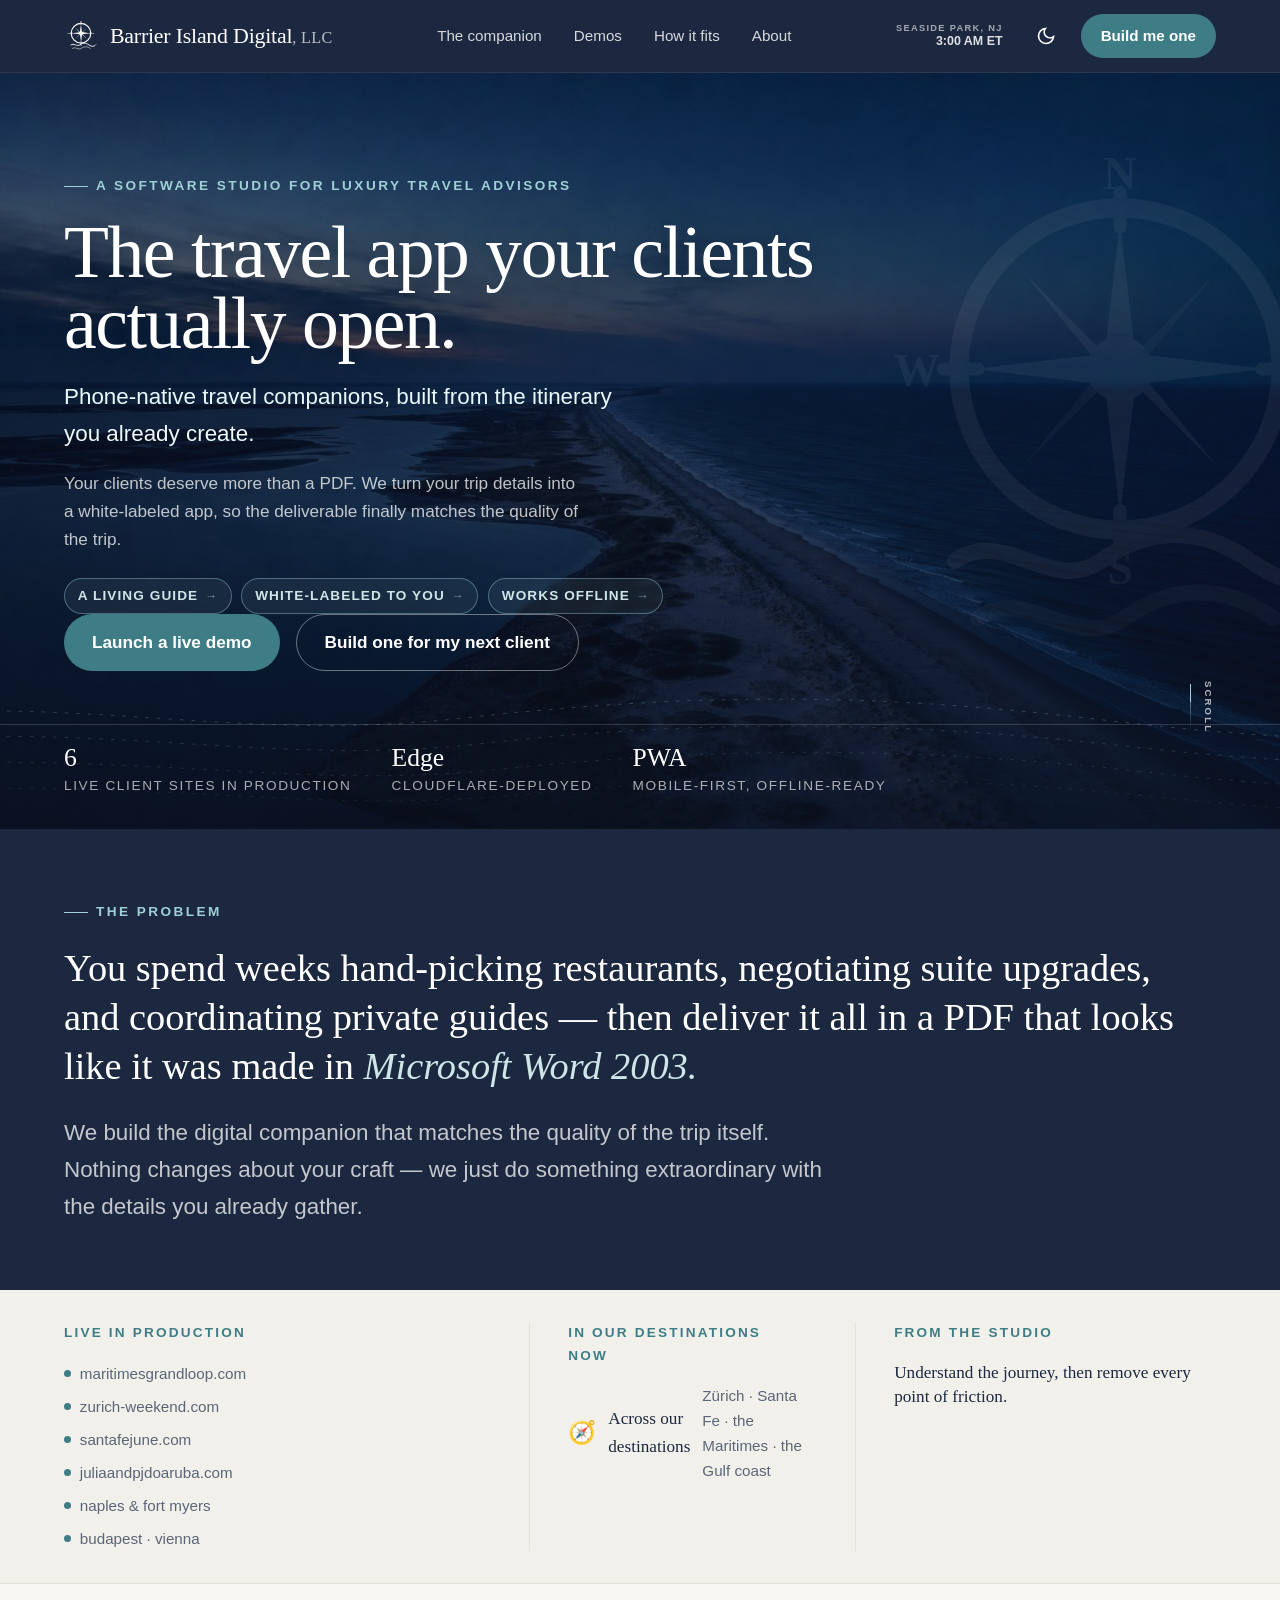
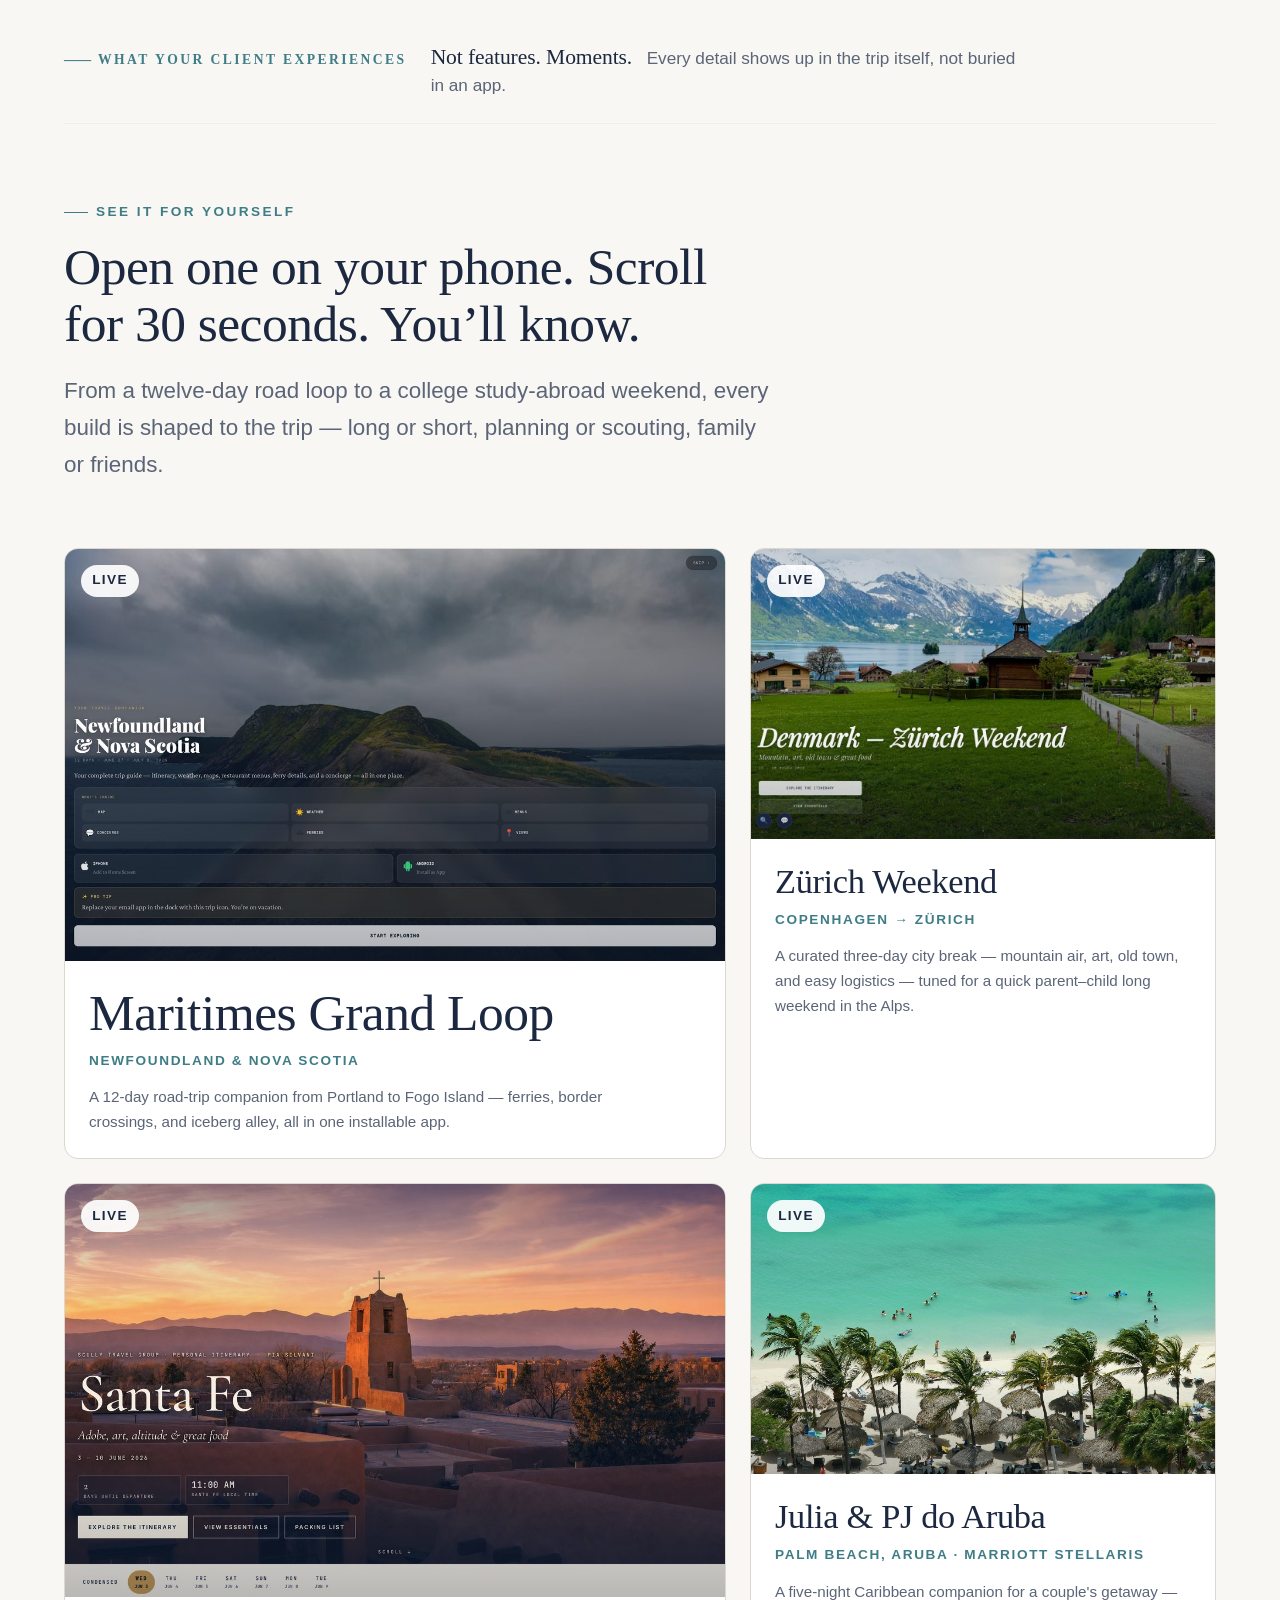
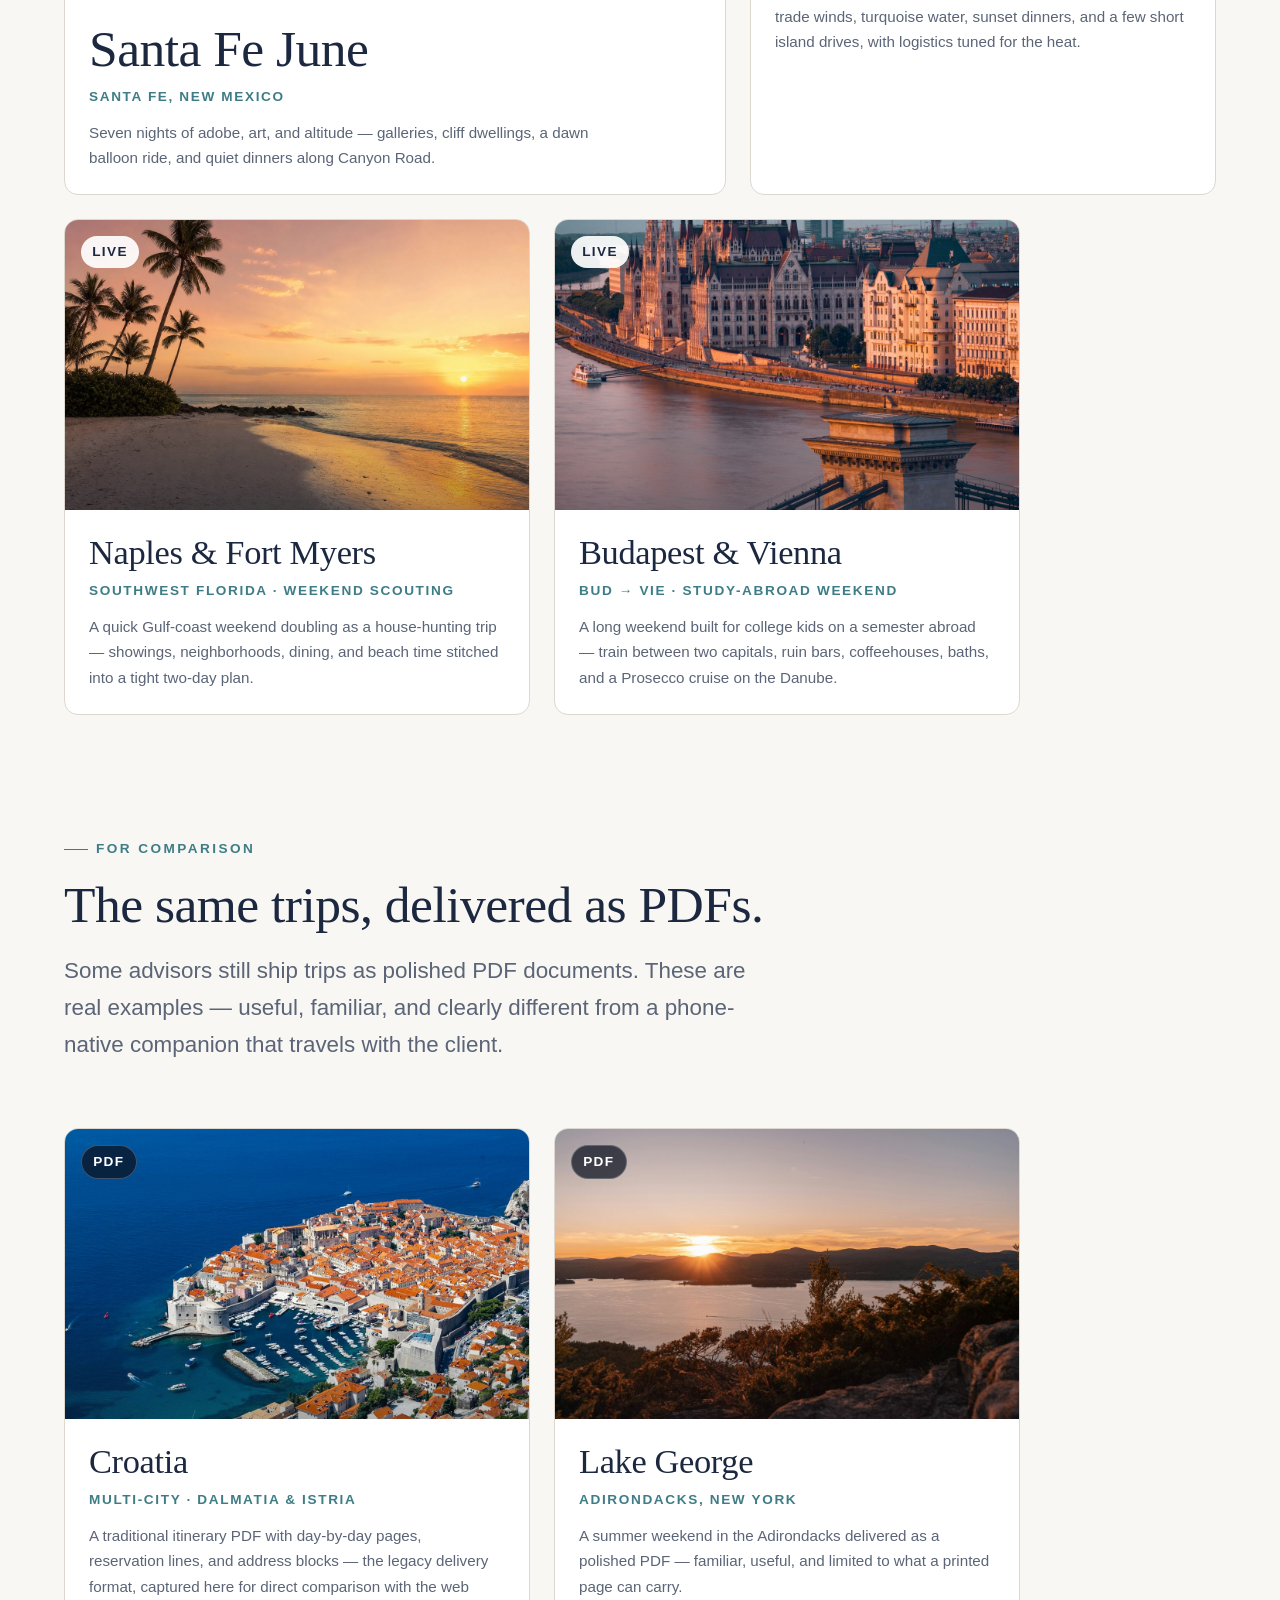
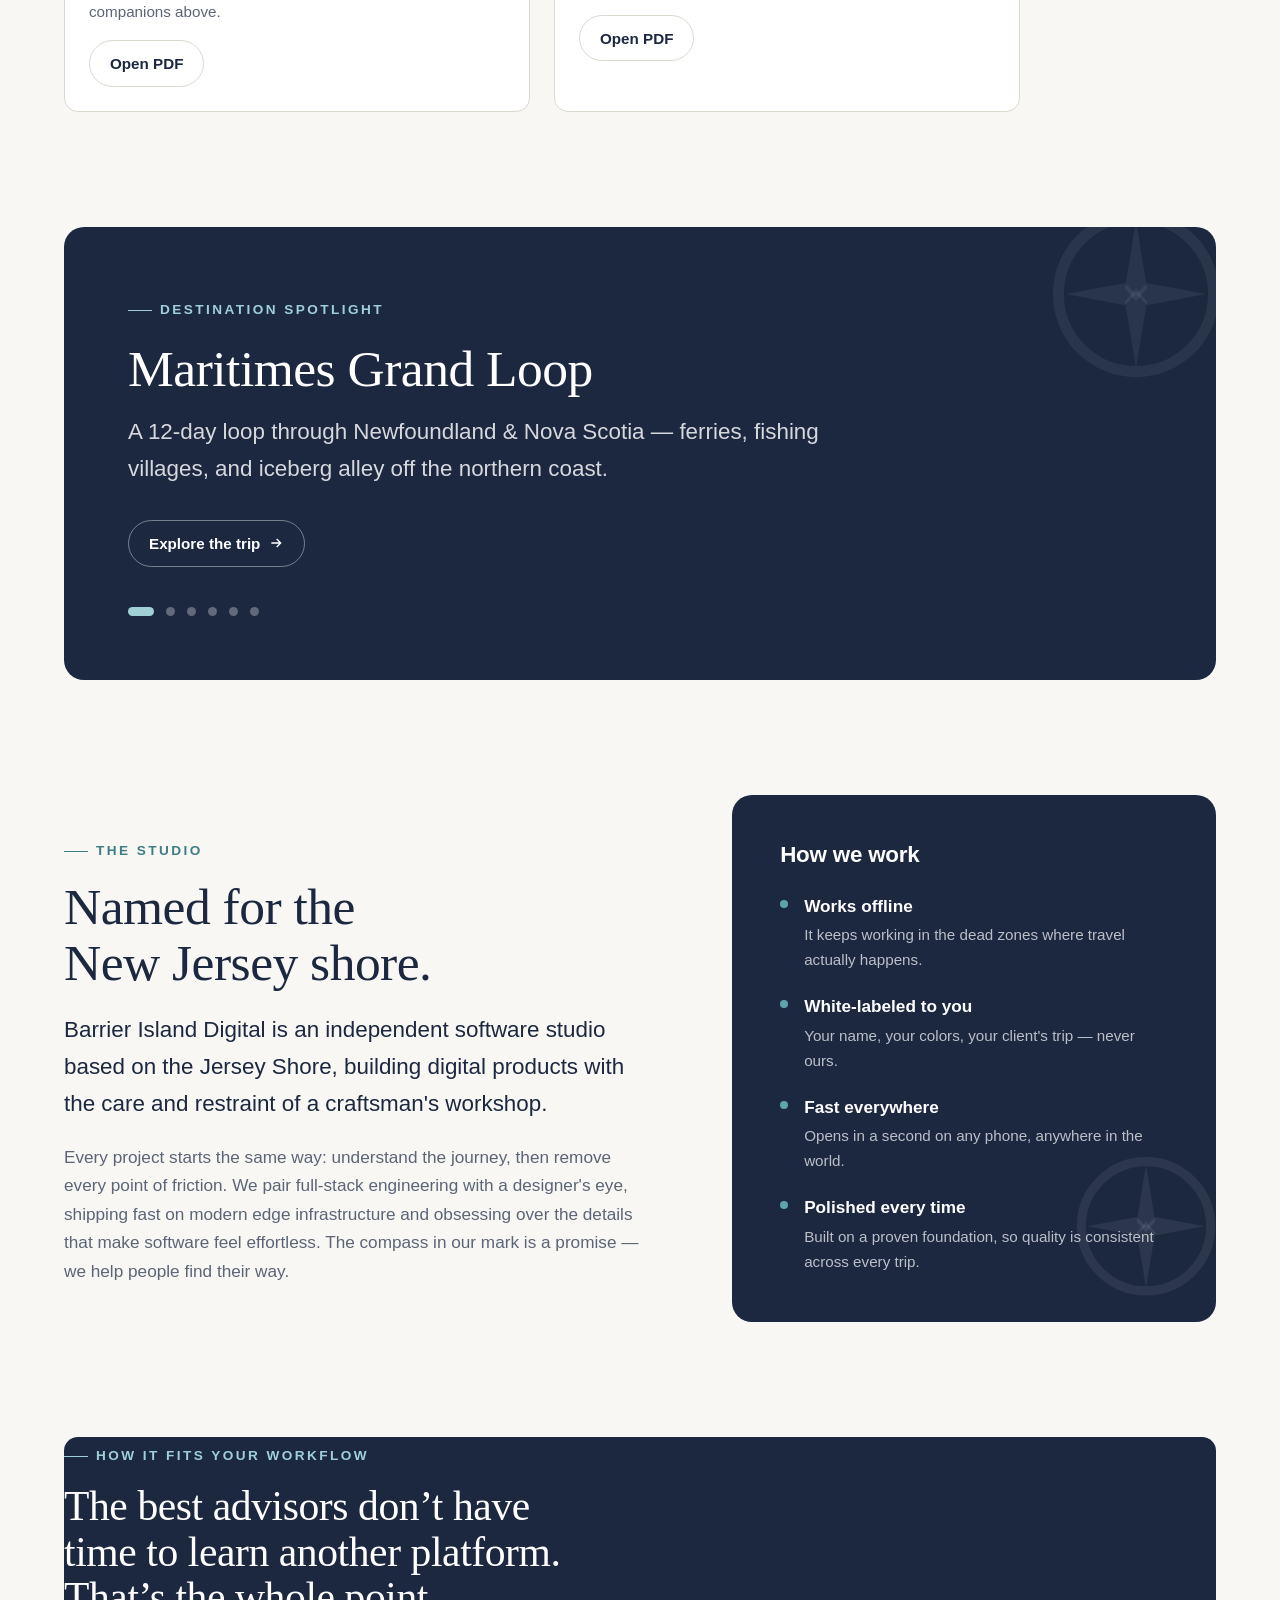
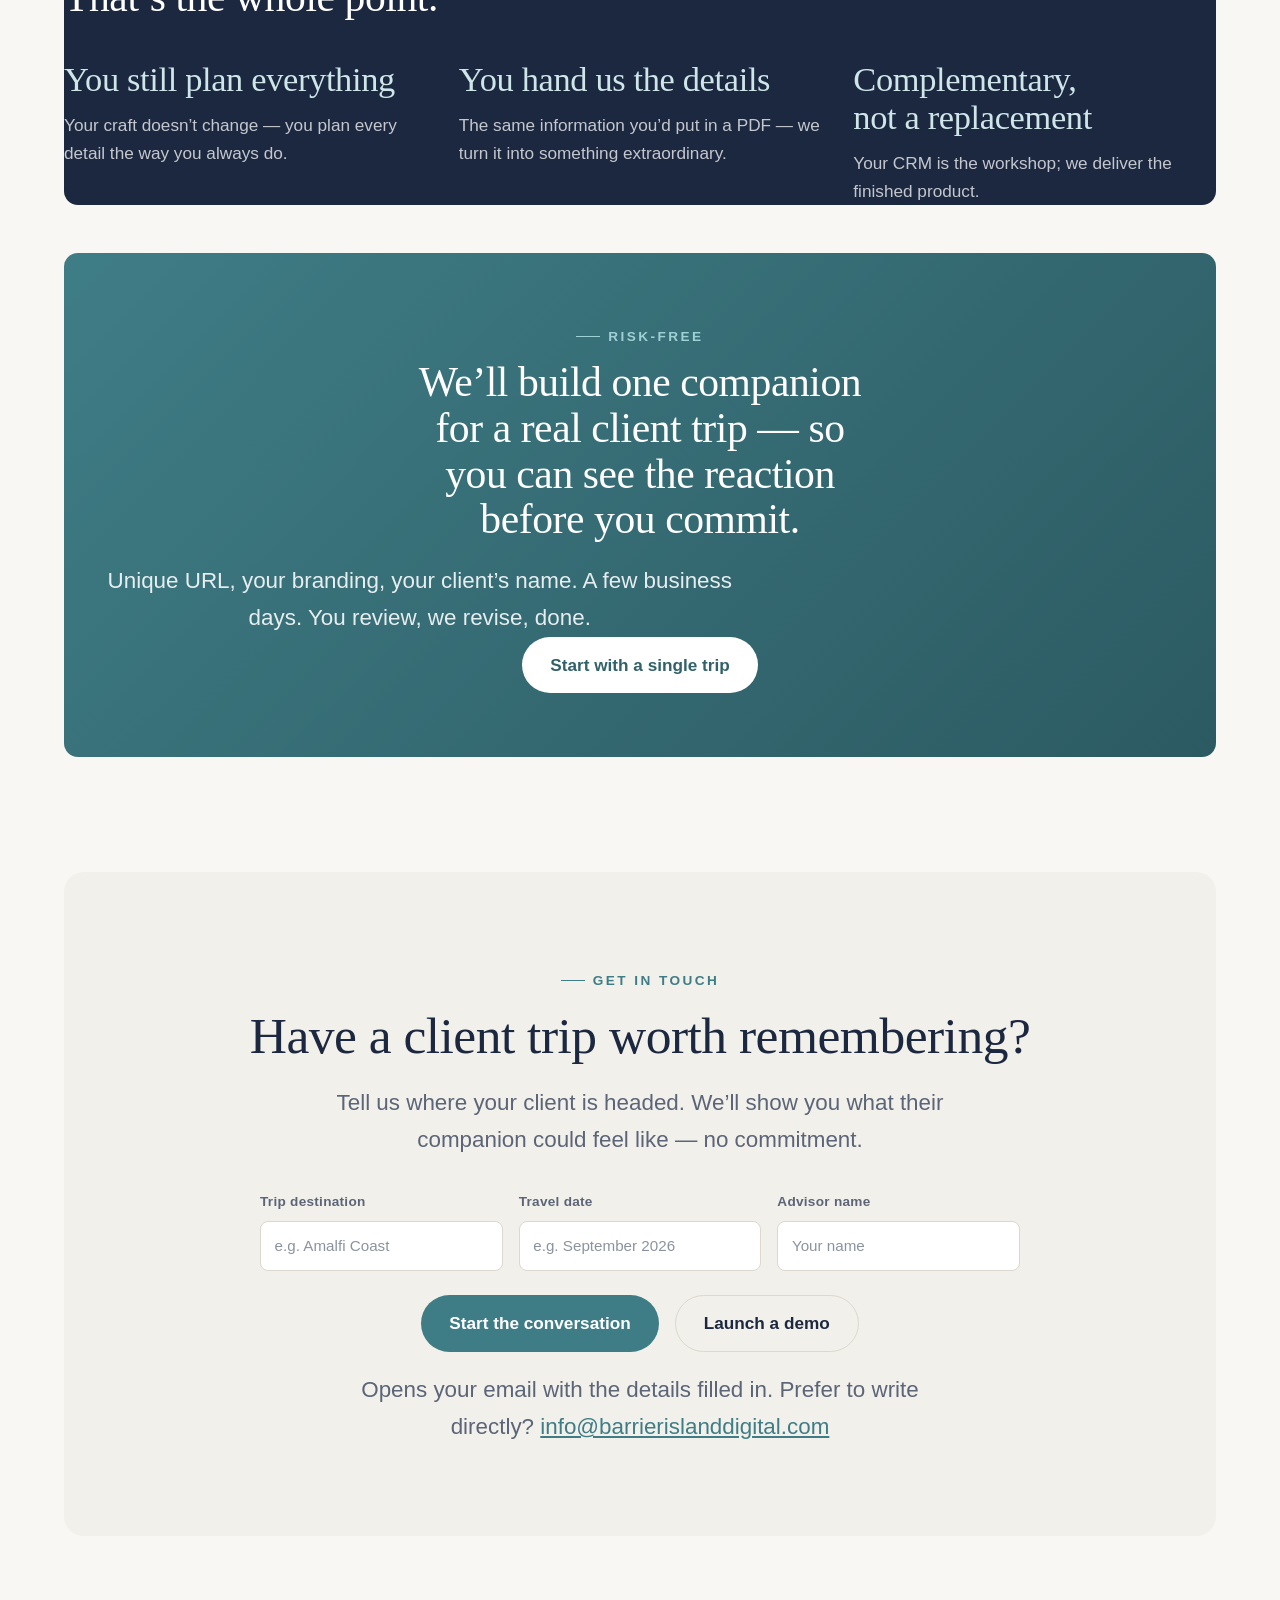
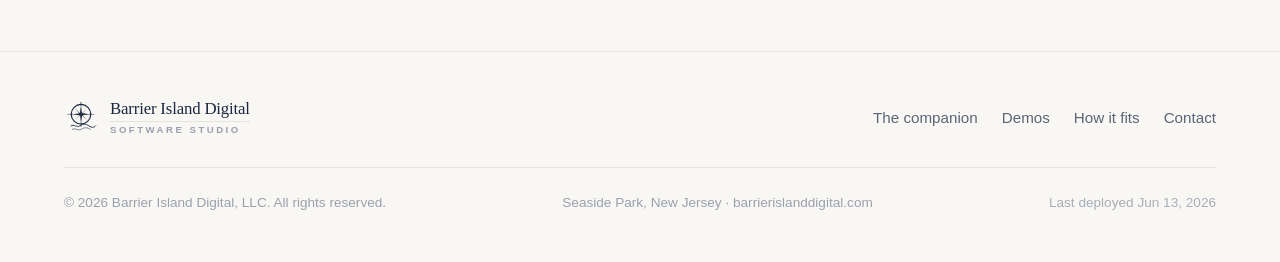
==== commit 67bcdd1f: "Fix #workflow anchor-jump crowding and PDF scrolling on mobile CROWDING - the actual root cause: tap" ====
--- a/index.html
+++ b/index.html
@@ -21,7 +21,7 @@
 <link rel="manifest" href="/site.webmanifest?v=20260601b">
 <meta name="theme-color" content="#1c2840">
 <link href="https://api.fontshare.com/v2/css?f[]=boska@400,500,700&f[]=satoshi@400,500,600,700&display=swap" rel="stylesheet">
-<link rel="stylesheet" href="styles.59799679.css">
+<link rel="stylesheet" href="styles.c92e55a5.css">
 
 <!-- ============ Service worker: network-first HTML so users never see stale deploys ============
      After first install, every future deploy is picked up automatically on the next navigation.
@@ -421,7 +421,7 @@
   </div>
 </footer>
 
-<script src="main.35a243b5.js"></script>
+<script src="main.62c7da25.js"></script>
 
 
 </body>
--- a/styles.c92e55a5.css
+++ b/styles.c92e55a5.css
@@ -0,0 +1,514 @@
+/* ============ Tokens ============ */
+:root {
+  --text-xs: clamp(0.75rem, 0.7rem + 0.25vw, 0.85rem);
+  --text-sm: clamp(0.875rem, 0.82rem + 0.3vw, 0.95rem);
+  --text-base: clamp(1rem, 0.96rem + 0.2vw, 1.075rem);
+  --text-lg: clamp(1.125rem, 1rem + 0.6vw, 1.4rem);
+  --text-xl: clamp(1.5rem, 1.2rem + 1.25vw, 2.15rem);
+  --text-2xl: clamp(2rem, 1.3rem + 2.4vw, 3.4rem);
+  --text-3xl: clamp(2.6rem, 1.4rem + 4vw, 4.75rem);
+
+  --space-1:.25rem; --space-2:.5rem; --space-3:.75rem; --space-4:1rem;
+  --space-5:1.25rem; --space-6:1.5rem; --space-8:2rem; --space-10:2.5rem;
+  --space-12:3rem; --space-16:4rem; --space-20:5rem; --space-24:6rem; --space-32:8rem;
+
+  --radius-sm:.375rem; --radius-md:.5rem; --radius-lg:.875rem; --radius-xl:1.25rem; --radius-full:9999px;
+  --transition:200ms cubic-bezier(.16,1,.3,1);
+
+  --content-narrow:680px; --content-default:1040px; --content-wide:1280px;
+
+  --font-display:'Boska','Hoefler Text',Georgia,serif;
+  --font-body:'Satoshi','Inter',-apple-system,sans-serif;
+}
+
+:root, [data-theme="light"] {
+  --navy:#1c2840;
+  --color-bg:#f8f7f3;
+  --color-surface:#ffffff;
+  --color-surface-2:#f2f0ea;
+  --color-surface-offset:#eceae3;
+  --color-border:#dcd8cf;
+  --color-divider:#e6e3da;
+  --color-text:#1c2840;
+  --color-text-muted:#5b6577;
+  --color-text-faint:#9aa1ad;
+  --color-text-inverse:#f8f7f3;
+  --color-primary:#1c2840;
+  --color-primary-hover:#2c3c5e;
+  --color-accent:#3f7d86;       /* muted teal, from the sea */
+  --color-accent-hover:#316169;
+  --color-cream:#f0e6cf;        /* warm cream from the trip apps */
+  --color-gold:#c6a25a;         /* muted gold accent */
+  --shadow-sm:0 1px 2px rgba(28,40,64,.06);
+  --shadow-md:0 6px 20px rgba(28,40,64,.09);
+  --shadow-lg:0 18px 48px rgba(28,40,64,.14);
+  --hero-overlay:linear-gradient(180deg, rgba(12,18,32,.42) 0%, rgba(12,18,32,.58) 55%, rgba(12,18,32,.78) 100%);
+}
+
+[data-theme="dark"] {
+  --color-bg:#10141d;
+  --color-surface:#171c28;
+  --color-surface-2:#1d2330;
+  --color-surface-offset:#222937;
+  --color-border:#2c3344;
+  --color-divider:#262d3b;
+  --color-text:#e7e9ee;
+  --color-text-muted:#9aa3b4;
+  --color-text-faint:#5f6878;
+  --color-text-inverse:#10141d;
+  --color-primary:#cdd6e6;
+  --color-primary-hover:#e7ecf4;
+  --color-accent:#5fa3ac;
+  --color-accent-hover:#79bcc5;
+  --color-cream:#f0e6cf;
+  --color-gold:#d8b772;
+  --shadow-sm:0 1px 2px rgba(0,0,0,.3);
+  --shadow-md:0 6px 20px rgba(0,0,0,.4);
+  --shadow-lg:0 18px 48px rgba(0,0,0,.5);
+  --hero-overlay:linear-gradient(180deg, rgba(6,9,16,.5) 0%, rgba(6,9,16,.66) 55%, rgba(6,9,16,.86) 100%);
+}
+
+/* ============ Base ============ */
+*,*::before,*::after{box-sizing:border-box;margin:0;padding:0}
+html{-webkit-font-smoothing:antialiased;-moz-osx-font-smoothing:grayscale;text-rendering:optimizeLegibility;scroll-behavior:smooth;scroll-padding-top:84px}
+body{min-height:100dvh;line-height:1.65;font-family:var(--font-body);font-size:var(--text-base);color:var(--color-text);background:var(--color-bg);transition:background var(--transition),color var(--transition)}
+img,svg{display:block;max-width:100%;height:auto}
+ul[role=list]{list-style:none}
+a{color:inherit;text-decoration:none}
+button{cursor:pointer;background:none;border:none;color:inherit;font:inherit}
+h1,h2,h3,h4{font-family:var(--font-display);font-weight:500;line-height:1.1;text-wrap:balance;letter-spacing:-.01em}
+p{text-wrap:pretty;max-width:64ch}
+::selection{background:rgba(63,125,134,.25)}
+:focus-visible{outline:2px solid var(--color-accent);outline-offset:3px;border-radius:var(--radius-sm)}
+@media (prefers-reduced-motion:reduce){*{animation-duration:.01ms!important;transition-duration:.01ms!important;scroll-behavior:auto!important}}
+
+.wrap{width:100%;max-width:var(--content-wide);margin-inline:auto;padding-inline:clamp(var(--space-5),5vw,var(--space-16))}
+.eyebrow{font-family:var(--font-body);font-size:var(--text-xs);font-weight:600;letter-spacing:.18em;text-transform:uppercase;color:var(--color-accent);display:inline-flex;align-items:flex-start;gap:var(--space-2)}
+.eyebrow::before{content:"";width:24px;height:1px;background:var(--color-accent);margin-top:calc((1.65em - 1px) / 2)}
+.section{padding-block:clamp(var(--space-20),9vw,var(--space-32))}
+.section-head{max-width:720px;margin-bottom:clamp(var(--space-10),5vw,var(--space-16))}
+.section-head h2{font-size:var(--text-2xl);margin-top:var(--space-4)}
+.section-head p{margin-top:var(--space-5);color:var(--color-text-muted);font-size:var(--text-lg)}
+.section-head .section-head-philosophy{font-family:var(--font-display);font-style:italic;font-weight:400;font-size:clamp(1.25rem,2vw,1.6rem);line-height:1.32;color:var(--color-accent);max-width:56ch;margin-top:var(--space-6);padding-left:var(--space-5);border-left:2px solid var(--color-accent);opacity:.92}
+.service-coda{font-family:var(--font-display);font-style:italic;font-weight:400;font-size:1.0625rem;line-height:1.4;color:var(--color-accent);margin-top:var(--space-3);opacity:.95}
+
+/* ============ Header ============ */
+/* Header: solid navy bar, pinned at top, opaque so content scrolls underneath and out of sight. Color never changes on scroll. */
+.header{position:sticky;top:0;z-index:50;background:var(--navy);border-bottom:1px solid rgba(255,255,255,.08);transition:box-shadow var(--transition),border-color var(--transition)}
+.header.scrolled{box-shadow:0 6px 24px rgba(0,0,0,.28);border-bottom-color:rgba(255,255,255,.12)}
+/* Always light-on-dark text */
+.header .brand{color:#fff}
+.header .brand .name .llc{color:rgba(255,255,255,.7)}
+.header .nav-links a{color:rgba(255,255,255,.82)}
+.header .nav-links a:hover{color:#fff}
+.header .nav-clock-loc{color:rgba(255,255,255,.6)}
+.header .nav-clock-time{color:rgba(255,255,255,.85)}
+.header .theme-toggle{color:#fff}
+.header .menu-btn{color:#fff}
+.nav{display:flex;align-items:center;justify-content:space-between;height:72px}
+.brand{display:flex;align-items:center;gap:var(--space-3);color:var(--color-text)}
+.brand .mark{width:34px;height:34px;flex:none;color:currentColor;display:block}.brand .mark svg{width:100%;height:100%;display:block}
+.brand .name{font-family:var(--font-display);font-size:1.3675rem;font-weight:500;letter-spacing:-.01em;line-height:1.05}
+.brand .name .llc{font-size:.74em;font-weight:500;letter-spacing:.02em;color:var(--color-text-muted)}
+.brand .name .descriptor{display:block;font-family:var(--font-body);font-size:.6rem;font-weight:600;letter-spacing:.26em;text-transform:uppercase;color:var(--color-text-faint);margin-top:3px;padding-top:3px;border-top:1px solid var(--color-divider)}
+.nav-links{display:flex;align-items:center;gap:var(--space-8)}
+.nav-links a{font-size:var(--text-sm);font-weight:500;color:var(--color-text-muted);position:relative}
+.nav-links a:hover{color:var(--color-text)}
+.nav-links a::after{content:"";position:absolute;left:0;bottom:-5px;width:0;height:1.5px;background:var(--color-accent);transition:width var(--transition)}
+.nav-links a:hover::after{width:100%}
+.nav-right{display:flex;align-items:center;gap:var(--space-4)}
+.theme-toggle{width:38px;height:38px;display:grid;place-items:center;border-radius:var(--radius-full);color:var(--color-text-muted);transition:background var(--transition),color var(--transition)}
+.theme-toggle:hover{background:var(--color-surface-2);color:var(--color-text)}
+.btn{display:inline-flex;align-items:center;gap:var(--space-2);font-size:var(--text-sm);font-weight:600;padding:.62rem 1.25rem;border-radius:var(--radius-full);transition:all var(--transition)}
+.btn-primary{background:var(--color-accent);color:#fff}
+.btn-primary:hover{background:var(--color-accent-hover);transform:translateY(-1px)}
+.btn-ghost{border:1px solid var(--color-border);color:var(--color-text)}
+.btn-ghost:hover{border-color:var(--color-accent);color:var(--color-accent)}
+.menu-btn{display:none}
+.mobile-menu{display:none}
+
+/* ============ Hero ============ */
+.hero{position:relative;min-height:92vh;margin-top:-72px;padding-top:72px;display:flex;align-items:center;color:#fff;overflow:hidden}
+.hero-bg{position:absolute;inset:0;z-index:-2}
+.hero-bg img{width:100%;height:100%;object-fit:cover}
+.hero-bg::after{content:"";position:absolute;inset:0;background:var(--hero-overlay)}
+.hero-inner{position:relative;z-index:1;max-width:var(--content-wide);margin-inline:auto;padding-block:var(--space-16) var(--space-32)}
+.hero-inner>*{max-width:820px}
+.hero .eyebrow{color:#9fd0d6}
+.hero .eyebrow::before{background:#9fd0d6}
+.hero h1{font-size:var(--text-3xl);color:#fff;margin-top:var(--space-5);font-weight:500}
+.hero h1 em{font-style:italic;color:#bfe0e5}
+.hero-wordmark{font-size:var(--text-hero);line-height:.96;letter-spacing:-.02em;font-weight:500;text-shadow:0 2px 30px rgba(8,14,26,.35)}
+.hero-tagline{margin-top:var(--space-5);font-size:var(--text-lg);font-weight:500;color:#eafafc;max-width:46ch}
+.hero-sub{margin-top:var(--space-4);font-size:var(--text-base);color:rgba(255,255,255,.74);max-width:56ch}
+.hero-tags{list-style:none;margin:var(--space-6) 0 0;padding:0;display:flex;flex-wrap:wrap;gap:.5rem .6rem}
+.hero-tag{display:inline-flex;align-items:center;gap:.4rem;font:inherit;font-size:var(--text-xs);font-weight:600;letter-spacing:.08em;text-transform:uppercase;color:#cfe6e9;padding:.36rem .8rem;border:1px solid rgba(159,208,214,.4);border-radius:var(--radius-full);background:rgba(159,208,214,.08);backdrop-filter:blur(2px);cursor:pointer;transition:border-color var(--transition),background var(--transition),color var(--transition),transform var(--transition),box-shadow var(--transition)}
+.hero-tag:hover,.hero-tag:focus-visible{color:#eafbfe;border-color:rgba(159,208,214,.85);background:rgba(159,208,214,.18);transform:translateY(-2px);box-shadow:0 6px 18px rgba(0,0,0,.22);outline:none}
+.hero-tag:focus-visible{outline:2px solid rgba(159,208,214,.9);outline-offset:2px}
+.tag-plus,.tag-arrow{font-weight:700;font-size:.9em;line-height:1;opacity:.55;transition:opacity var(--transition),transform var(--transition)}
+.hero-tag:hover .tag-plus,.hero-tag:focus-visible .tag-plus{opacity:1;transform:rotate(90deg)}
+.hero-tag:hover .tag-arrow,.hero-tag:focus-visible .tag-arrow{opacity:1;transform:translateX(3px)}
+.hero-tag:hover,.hero-tag:focus-visible{color:var(--color-cream);border-color:var(--color-cream);background:rgba(240,230,207,.10)}
+/* highlight flash when a hero pill jumps to a service card */
+.service.jump-flash{animation:jumpFlash 1.4s ease}
+@keyframes jumpFlash{0%{box-shadow:0 0 0 0 rgba(63,125,134,.55)}30%{box-shadow:0 0 0 4px rgba(63,125,134,.35)}100%{box-shadow:0 0 0 0 rgba(63,125,134,0)}}
+@media (prefers-reduced-motion: reduce){.service.jump-flash{animation:none;outline:2px solid var(--color-accent);outline-offset:2px}}
+.hero-cta{margin-top:var(--space-9);display:flex;gap:var(--space-4);flex-wrap:wrap}
+/* scroll cue */
+.hero-scroll{position:absolute;bottom:calc(var(--space-8) + 64px);right:clamp(var(--space-5),5vw,var(--space-16));z-index:1;display:flex;flex-direction:column;align-items:center;gap:.6rem;color:rgba(255,255,255,.7);font-size:.6rem;font-weight:600;letter-spacing:.22em;text-transform:uppercase;writing-mode:vertical-rl}
+.hero-scroll-line{width:1px;height:46px;background:linear-gradient(180deg,rgba(159,208,214,.9),transparent);position:relative;overflow:hidden}
+.hero-scroll-line::after{content:"";position:absolute;top:0;left:0;width:100%;height:40%;background:#9fd0d6;animation:scrollDot 2.2s ease-in-out infinite}
+@keyframes scrollDot{0%{transform:translateY(-100%)}60%,100%{transform:translateY(250%)}}
+.hero-scroll:hover{color:#fff}
+@media (prefers-reduced-motion:reduce){.hero-scroll-line::after{animation:none}}
+.hero .btn-ghost{border-color:rgba(255,255,255,.4);color:#fff}
+.hero .btn-ghost:hover{border-color:#fff;background:rgba(255,255,255,.1);color:#fff}
+.hero-meta{position:absolute;bottom:var(--space-8);left:0;right:0;z-index:1}
+.hero-meta .wrap{display:flex;gap:var(--space-10);flex-wrap:wrap;border-top:1px solid rgba(255,255,255,.16);padding-top:var(--space-5)}
+.hero-meta div{color:rgba(255,255,255,.8)}
+.hero-meta strong{display:block;font-family:var(--font-display);font-size:1.6rem;font-weight:500;color:#fff;line-height:1}
+.hero-meta span{display:block;margin-top:4px;font-size:var(--text-xs);letter-spacing:.12em;text-transform:uppercase;color:rgba(255,255,255,.65)}
+/* --- hero motion layer --- */
+.hero-motion{position:absolute;inset:0;z-index:-1;overflow:hidden;pointer-events:none}
+.hero-motion .sea-lines{position:absolute;left:0;right:0;bottom:0;width:100%;height:62%;opacity:.5}
+.sea-line{opacity:.55;stroke-dasharray:4 9;animation:seaDrift 26s linear infinite}
+.sea-line:nth-child(2){animation-duration:32s;opacity:.4}
+.sea-line:nth-child(3){animation-duration:38s;opacity:.3}
+.sea-line:nth-child(4){animation-duration:44s;opacity:.22}
+@keyframes seaDrift{from{transform:translateX(0)}to{transform:translateX(-400px)}}
+.hero-compass{position:absolute;top:50%;right:-120px;width:560px;height:560px;transform:translateY(-50%);color:#ffffff;opacity:.05;animation:compassSpin 140s linear infinite}.hero-compass svg{width:100%;height:100%;display:block}
+@keyframes compassSpin{from{transform:translateY(-50%) rotate(0)}to{transform:translateY(-50%) rotate(360deg)}}
+@media (prefers-reduced-motion:reduce){.sea-line,.hero-compass{animation:none}}
+/* --- nav clock --- */
+.nav-clock{display:flex;flex-direction:column;align-items:flex-end;line-height:1.15;margin-right:var(--space-2)}
+.nav-clock-loc{font-size:.58rem;font-weight:600;letter-spacing:.14em;text-transform:uppercase;color:var(--color-text-faint)}
+.nav-clock-time{font-size:.78rem;font-weight:600;font-variant-numeric:tabular-nums;color:var(--color-text-muted)}
+/* --- unified live bar --- */
+.livebar{border-bottom:1px solid var(--color-divider);background:var(--color-surface-2)}
+.livebar-inner{display:grid;grid-template-columns:1.5fr 1fr 1.3fr;gap:clamp(var(--space-6),4vw,var(--space-12));padding-block:var(--space-8)}
+.lb-block{min-width:0}
+.lb-block+.lb-block{border-left:1px solid var(--color-divider);padding-left:clamp(var(--space-6),3vw,var(--space-10))}
+.lb-label{display:block;font-size:var(--text-xs);font-weight:600;letter-spacing:.16em;text-transform:uppercase;color:var(--color-accent);margin-bottom:var(--space-4)}
+.proof-sites{display:flex;flex-direction:column;gap:var(--space-2)}
+.proof-site{display:inline-flex;align-items:center;gap:.55rem;font-size:var(--text-sm);font-weight:500;color:var(--color-text-muted);transition:color var(--transition)}
+.proof-site:hover{color:var(--color-accent)}
+.proof-dot{width:7px;height:7px;border-radius:50%;background:var(--color-accent);flex:none;box-shadow:0 0 0 0 color-mix(in oklab,var(--color-accent) 60%,transparent);animation:proofPulse 2.4s ease-out infinite}
+@keyframes proofPulse{0%{box-shadow:0 0 0 0 color-mix(in oklab,var(--color-accent) 55%,transparent)}70%{box-shadow:0 0 0 7px transparent}100%{box-shadow:0 0 0 0 transparent}}
+.proof-arrow{font-size:.8em;opacity:.5;margin-left:auto}
+@media (prefers-reduced-motion:reduce){.proof-dot{animation:none}}
+
+/* ============ Services ============ */
+.services-grid{display:grid;grid-template-columns:repeat(auto-fit,minmax(260px,1fr));gap:var(--space-6)}
+.service{position:relative;display:flex;flex-direction:column;border:1px solid var(--color-border);border-radius:var(--radius-lg);background:var(--color-surface);overflow:hidden;transition:transform var(--transition),box-shadow var(--transition),border-color var(--transition)}
+.service:hover{transform:translateY(-5px);box-shadow:var(--shadow-md);border-color:var(--color-accent)}
+/* card image */
+.service-visual{position:relative;aspect-ratio:4/3;overflow:hidden;background:var(--color-surface-2);border-bottom:1px solid var(--color-border)}
+.service-visual img{width:100%;height:100%;object-fit:cover;display:block;transition:transform .6s cubic-bezier(.22,1,.36,1)}
+.service:hover .service-visual img{transform:scale(1.04)}
+.service-visual::after{content:"";position:absolute;inset:0;background:linear-gradient(180deg,rgba(28,40,64,0) 55%,rgba(28,40,64,.16));pointer-events:none}
+.service-num{position:absolute;top:var(--space-4);left:var(--space-4);z-index:1;font-family:var(--font-display);font-size:var(--text-sm);font-weight:600;letter-spacing:.04em;color:#fff;background:rgba(28,40,64,.55);backdrop-filter:blur(6px);-webkit-backdrop-filter:blur(6px);width:34px;height:34px;border-radius:50%;display:grid;place-items:center;border:1px solid rgba(255,255,255,.22)}
+/* card body */
+.service-body{position:relative;display:flex;flex-direction:column;padding:0 var(--space-8) var(--space-8)}
+.service-body::before{content:"";position:absolute;top:0;left:var(--space-8);right:var(--space-8);height:3px;border-radius:0 0 2px 2px;background:linear-gradient(90deg,var(--color-accent),var(--color-accent-hover));transform:scaleX(0);transform-origin:left;transition:transform var(--transition)}
+.service:hover .service-body::before,.service[aria-expanded="true"] .service-body::before{transform:scaleX(1)}
+.service .ico{width:52px;height:52px;border-radius:var(--radius-md);background:var(--navy);display:grid;place-items:center;color:#fff;margin:-26px 0 var(--space-4);position:relative;z-index:1;box-shadow:0 8px 22px rgba(28,40,64,.28);transition:transform var(--transition),box-shadow var(--transition)}
+[data-theme="dark"] .service .ico{background:var(--color-accent);box-shadow:0 8px 22px rgba(0,0,0,.4)}
+.service:hover .ico{transform:translateY(-3px) rotate(-3deg);box-shadow:0 12px 28px rgba(28,40,64,.34)}
+.service h3{font-size:var(--text-xl);font-family:var(--font-display);font-weight:600;letter-spacing:-.015em;line-height:1.18}
+.service p{margin-top:var(--space-3);color:var(--color-text-muted);font-size:var(--text-sm);line-height:1.6}
+.service .card-hint{margin-top:var(--space-4)}
+
+/* ============ Portfolio ============ */
+.portfolio-grid{display:grid;grid-template-columns:repeat(12,1fr);gap:var(--space-6)}
+.project{position:relative;border:1px solid var(--color-border);border-radius:var(--radius-lg);background:var(--color-surface);overflow:hidden;transition:transform var(--transition),box-shadow var(--transition),border-color var(--transition);display:flex;flex-direction:column}
+.project[data-launch-demo]{cursor:pointer}
+.project[data-launch-demo]:focus-visible{outline:2px solid var(--color-accent);outline-offset:3px}
+.project:hover{transform:translateY(-4px);box-shadow:var(--shadow-lg);border-color:var(--color-accent)}
+.project[data-launch-demo] .project-visual::before{content:"Tap to launch →";position:absolute;left:var(--space-4);bottom:var(--space-4);z-index:2;font-size:var(--text-xs);font-weight:600;letter-spacing:.08em;text-transform:uppercase;color:#fff;background:rgba(12,18,32,.65);backdrop-filter:blur(6px);-webkit-backdrop-filter:blur(6px);padding:.4rem .75rem;border-radius:var(--radius-full);border:1px solid rgba(255,255,255,.18);opacity:.92;transition:opacity var(--transition),transform var(--transition),background var(--transition)}
+.project[data-launch-demo]:hover .project-visual::before{opacity:1;background:var(--color-accent);transform:translateX(2px)}
+@media (hover:hover){.project[data-launch-demo] .project-visual::before{opacity:0;transform:translateY(4px)}.project[data-launch-demo]:hover .project-visual::before,.project[data-launch-demo]:focus-visible .project-visual::before{opacity:1;transform:translateY(0)}}
+.project.feature{grid-column:span 7}
+.project.half{grid-column:span 5}
+.project.third{grid-column:span 4}
+.project-visual{aspect-ratio:16/10;position:relative;overflow:hidden;background:var(--navy)}
+.project.feature .project-visual{aspect-ratio:16/10}
+.project-visual canvas,.project-visual img{width:100%;height:100%;display:block;object-fit:cover;object-position:center}
+.project-visual img{transition:transform .6s cubic-bezier(.16,1,.3,1)}
+.project:hover .project-visual img{transform:scale(1.04)}
+.project-visual::after{content:"";position:absolute;inset:0;background:linear-gradient(180deg,transparent 60%,rgba(12,18,32,.28));pointer-events:none}
+.project-tag{position:absolute;top:var(--space-4);left:var(--space-4);font-size:var(--text-xs);font-weight:600;letter-spacing:.1em;text-transform:uppercase;background:rgba(255,255,255,.92);color:var(--navy);padding:.3rem .7rem;border-radius:var(--radius-full);z-index:2}
+.project-tag--pdf{background:rgba(12,18,32,.72);color:#fff;border:1px solid rgba(255,255,255,.22);backdrop-filter:blur(6px);-webkit-backdrop-filter:blur(6px)}
+.project-body{padding:var(--space-6);flex:1;display:flex;flex-direction:column}
+.project-body h3{font-size:var(--text-xl);font-family:var(--font-display);font-weight:500}
+.project.feature .project-body h3{font-size:var(--text-2xl)}
+.project-body .loc{font-size:var(--text-xs);letter-spacing:.12em;text-transform:uppercase;color:var(--color-accent);font-weight:600;margin-top:var(--space-2)}
+.project-body p{margin-top:var(--space-3);color:var(--color-text-muted);font-size:var(--text-sm);flex:1}
+.project-link{margin-top:var(--space-5);display:inline-flex;align-items:center;gap:var(--space-2);font-size:var(--text-sm);font-weight:600;color:var(--color-text)}
+.project-link svg{transition:transform var(--transition)}
+.project:hover .project-link svg{transform:translateX(3px)}
+.project-link.muted{color:var(--color-text-faint);font-weight:500}
+
+/* ============ About ============ */
+.about{display:grid;grid-template-columns:1.1fr .9fr;gap:clamp(var(--space-10),6vw,var(--space-24));align-items:center}
+.about-copy h2{font-size:var(--text-2xl);margin-top:var(--space-4)}
+.about-copy p{margin-top:var(--space-5);color:var(--color-text-muted);font-size:var(--text-base)}
+.about-copy p.lead{font-size:var(--text-lg);color:var(--color-text)}
+.about-panel{background:var(--navy);border-radius:var(--radius-xl);padding:clamp(var(--space-8),4vw,var(--space-12));color:#fff;position:relative;overflow:hidden}
+.about-panel .pmark{position:absolute;right:-30px;bottom:-30px;width:200px;color:rgba(255,255,255,.07)}
+.about-panel h3{color:#fff;font-size:var(--text-lg);font-family:var(--font-body);font-weight:700;position:relative}
+.about-list{margin-top:var(--space-6);display:grid;gap:var(--space-5);position:relative}
+.about-list li{display:flex;gap:var(--space-4);align-items:flex-start}
+.about-list .dot{width:8px;height:8px;border-radius:50%;background:#5fa3ac;margin-top:.5rem;flex:none}
+.about-list b{color:#fff;font-weight:600}
+.about-list span{display:block;color:rgba(255,255,255,.7);font-size:var(--text-sm);margin-top:2px}
+
+/* ============ Contact ============ */
+.contact{background:var(--color-surface-2);border-radius:var(--radius-xl);padding:clamp(var(--space-12),7vw,var(--space-24));text-align:center}
+.contact h2{font-size:var(--text-2xl);margin-top:var(--space-4)}
+.contact p{margin:var(--space-5) auto 0;color:var(--color-text-muted);font-size:var(--text-lg);max-width:50ch}
+.contact-actions{margin-top:var(--space-10);display:flex;gap:var(--space-4);justify-content:center;flex-wrap:wrap}
+.contact-form{margin-top:var(--space-8);text-align:left}
+.contact-form .contact-actions{margin-top:var(--space-6)}
+.cf-row{display:grid;grid-template-columns:repeat(3,1fr);gap:var(--space-4);max-width:760px;margin:0 auto}
+.cf-field{display:flex;flex-direction:column;gap:var(--space-2)}
+.cf-field>span{font-size:var(--text-xs);font-weight:600;letter-spacing:.02em;color:var(--color-text-muted)}
+.cf-field input{width:100%;padding:.7rem .85rem;font:inherit;font-size:var(--text-sm);color:var(--color-text);background:var(--color-surface);border:1px solid var(--color-border);border-radius:var(--radius-md);transition:border-color var(--transition),box-shadow var(--transition)}
+.cf-field input::placeholder{color:var(--color-text-muted);opacity:.7}
+.cf-field input:focus{outline:none;border-color:var(--color-accent);box-shadow:0 0 0 3px color-mix(in oklab,var(--color-accent) 18%,transparent)}
+.cf-note{margin:var(--space-5) auto 0;font-size:var(--text-xs);color:var(--color-text-muted);text-align:center;max-width:50ch}
+.cf-note a{color:var(--color-accent);text-decoration:underline}
+@media (max-width:640px){.cf-row{grid-template-columns:1fr}}
+.btn-lg{padding:.85rem 1.75rem;font-size:var(--text-base)}
+
+/* ============ Footer ============ */
+.footer{border-top:1px solid var(--color-divider);padding-block:var(--space-12)}
+.footer-grid{display:flex;justify-content:space-between;align-items:center;gap:var(--space-8);flex-wrap:wrap}
+.footer .brand .name{font-size:1.05rem}
+.footer-links{display:flex;gap:var(--space-6);flex-wrap:wrap}
+.footer-links a{font-size:var(--text-sm);color:var(--color-text-muted)}
+.footer-links a:hover{color:var(--color-accent)}
+.footer-legal{margin-top:var(--space-8);padding-top:var(--space-6);border-top:1px solid var(--color-divider);font-size:var(--text-xs);color:var(--color-text-faint);display:flex;justify-content:space-between;gap:var(--space-4);flex-wrap:wrap}
+.footer-legal .deploy-stamp{opacity:.85}
+
+/* ============ Reveal ============ */
+/* Reveal-on-scroll is progressive enhancement: only hide when JS is active (html.js). Without JS, content is fully visible. */
+.js .reveal{opacity:0;transform:translateY(24px);transition:opacity .7s cubic-bezier(.16,1,.3,1),transform .7s cubic-bezier(.16,1,.3,1)}
+.js .reveal.in{opacity:1;transform:none}
+@media (prefers-reduced-motion: reduce){.js .reveal{opacity:1;transform:none;transition:none}}
+
+/* ============ Click-to-reveal cards ============ */
+[data-card]{cursor:pointer}
+.card-hint,.toggle-hint{display:inline-flex;align-items:center;gap:var(--space-2);margin-top:var(--space-5);font-size:var(--text-xs);font-weight:600;letter-spacing:.1em;text-transform:uppercase;color:var(--color-accent);transition:opacity var(--transition)}
+.toggle-hint{margin-top:0;text-transform:none;letter-spacing:0;color:var(--color-text-faint)}
+.card-hint::after{content:"";width:7px;height:7px;border-right:1.6px solid currentColor;border-bottom:1.6px solid currentColor;transform:rotate(45deg);transition:transform var(--transition)}
+[data-card][aria-expanded="true"] .card-hint::after{transform:rotate(-135deg)}
+.card-reveal{display:grid;grid-template-rows:0fr;opacity:0;transition:grid-template-rows .4s cubic-bezier(.16,1,.3,1),opacity .35s ease,margin .4s ease;margin-top:0}
+.card-reveal>*{overflow:hidden;min-height:0}
+[data-card][aria-expanded="true"] .card-reveal{grid-template-rows:1fr;opacity:1;margin-top:var(--space-6)}
+.card-reveal .stat-row{display:flex;gap:var(--space-5);flex-wrap:wrap}
+.card-reveal .stat b{display:block;font-family:var(--font-display);font-size:var(--text-lg);color:var(--color-text)}
+.card-reveal .stat span{font-size:var(--text-xs);color:var(--color-text-muted)}
+.meter{margin-top:var(--space-4)}
+.meter-label{font-size:var(--text-xs);letter-spacing:.08em;text-transform:uppercase;color:var(--color-text-muted)}
+.meter .bar{margin-top:6px;height:6px;border-radius:var(--radius-full);background:var(--color-surface-2);overflow:hidden}
+.meter .bar i{display:block;height:100%;background:linear-gradient(90deg,var(--color-accent),var(--color-accent-hover));border-radius:inherit}
+.chips{display:flex;flex-wrap:wrap;gap:var(--space-2)}
+.chip{font-size:var(--text-xs);font-weight:600;padding:.32rem .7rem;border-radius:var(--radius-full);background:var(--color-surface-2);color:var(--color-text);border:1px solid var(--color-border)}
+.reveal-note{margin-top:var(--space-4);font-size:var(--text-sm);color:var(--color-text-muted)}
+.pipeline{list-style:none;display:flex;flex-wrap:wrap;gap:var(--space-2) var(--space-4);counter-reset:step}
+.pipeline li{display:flex;align-items:center;gap:var(--space-2);font-size:var(--text-sm);color:var(--color-text-muted)}
+.pipeline li .dot{width:8px;height:8px;border-radius:50%;background:var(--color-accent)}
+.pipeline li b{color:var(--color-text);font-weight:600}
+/* portfolio facts */
+.facts{display:flex;flex-wrap:wrap;gap:0 var(--space-5);max-height:0;opacity:0;overflow:hidden;margin-top:0;transition:max-height .45s cubic-bezier(.16,1,.3,1),opacity .35s ease,margin .4s ease}
+[data-card][aria-expanded="true"] .facts{max-height:200px;opacity:1;margin-top:var(--space-5)}
+.fact b{display:block;font-family:var(--font-display);font-size:var(--text-lg);color:var(--color-text);line-height:1.1}
+.fact span{font-size:var(--text-xs);color:var(--color-text-muted)}
+
+/* ============ Live bar content (weather + studio note) ============ */
+.weather-rotator{min-height:2rem;display:flex;align-items:center}
+.wx{display:inline-flex;align-items:center;gap:var(--space-3);font-size:var(--text-base);font-family:var(--font-display);color:var(--color-text);transition:opacity .45s ease}
+.wx.fade{opacity:0}
+.wx .wx-ico{font-size:1.4rem;line-height:1}
+.wx .wx-city{color:var(--color-text)}
+.wx .wx-temp{color:var(--color-accent);font-weight:500}
+.wx .wx-cond{font-family:var(--font-body);font-size:var(--text-sm);color:var(--color-text-muted)}
+.wx.skeleton{color:var(--color-text-faint);font-family:var(--font-body);font-size:var(--text-sm)}
+.fieldnote{font-family:var(--font-display);font-size:var(--text-base);color:var(--color-text);min-height:2rem;line-height:1.4;transition:opacity .45s ease}
+.fieldnote.fade{opacity:0}
+.nowline{display:flex;align-items:center;gap:var(--space-2);margin-top:var(--space-3);font-size:var(--text-xs);color:var(--color-text-muted)}
+.pulse{width:9px;height:9px;border-radius:50%;background:var(--color-accent);position:relative;flex:none}
+.pulse::after{content:"";position:absolute;inset:0;border-radius:50%;background:var(--color-accent);animation:pulse 2s ease-out infinite}
+@keyframes pulse{0%{transform:scale(1);opacity:.7}100%{transform:scale(3);opacity:0}}
+
+/* ============ Destination spotlight ============ */
+.spotlight{position:relative;background:var(--navy);border-radius:var(--radius-xl);padding:clamp(var(--space-10),5vw,var(--space-16));color:#fff;overflow:hidden}
+.spotlight-mark{position:absolute;right:-40px;top:-40px;width:240px;color:rgba(255,255,255,.06)}
+.spotlight .eyebrow{color:#9fd0d6;position:relative}
+.spotlight .eyebrow::before{background:#9fd0d6}
+.spotlight-body{position:relative;margin-top:var(--space-5);transition:opacity .45s ease}
+.spotlight-body.fade{opacity:0}
+.spotlight-body h2{color:#fff;font-size:var(--text-2xl)}
+.spotlight-body p{color:rgba(255,255,255,.82);font-size:var(--text-lg);margin-top:var(--space-4);max-width:60ch}
+.spotlight-body .btn{margin-top:var(--space-8);border-color:rgba(255,255,255,.4);color:#fff}
+.spotlight-body .btn:hover{border-color:#fff;background:rgba(255,255,255,.1)}
+.spotlight-dots{position:relative;display:flex;gap:var(--space-3);margin-top:var(--space-10)}
+.spotlight-dots button{width:9px;height:9px;border-radius:50%;background:rgba(255,255,255,.3);transition:all var(--transition);padding:0}
+.spotlight-dots button.active{background:#9fd0d6;width:26px;border-radius:var(--radius-full)}
+
+/* ============ Responsive ============ */
+@media (max-width:760px){
+  /* let the island photo read more on small screens */
+  .hero-bg::after{background:linear-gradient(180deg,rgba(12,18,32,.34) 0%,rgba(12,18,32,.5) 50%,rgba(12,18,32,.74) 100%)}
+  .hero{min-height:auto;flex-direction:column;align-items:stretch;padding-top:0}
+  /* Comfortable luxury breathing room + iPhone safe-area awareness */
+  .wrap{padding-left:calc(1.5rem + env(safe-area-inset-left,0px));padding-right:calc(1.5rem + env(safe-area-inset-right,0px))}
+  .hero-inner{padding-block:var(--space-20) var(--space-8)}
+  .hero h1.hero-wordmark{color:var(--color-cream)}
+  .hero .eyebrow{font-size:.66rem;letter-spacing:.16em;margin-top:var(--space-6)}
+  .hero h1{font-size:clamp(2rem,8.5vw,2.6rem);line-height:1.08;margin-top:var(--space-4)}
+  .hero-wordmark{font-size:clamp(2.8rem,13vw,4rem);line-height:.98;margin-top:var(--space-4)}
+  .hero-tagline{font-size:var(--text-base);margin-top:var(--space-4)}
+  /* On mobile the tagline carries the full message; hide the secondary paragraph to declutter the hero */
+  .hero-sub{display:none}
+  /* tighter rhythm: pull the primary action up close to the pills, content-sized buttons, clear hierarchy */
+  .hero-cta{flex-direction:column;align-items:flex-start;margin-top:var(--space-6);gap:var(--space-5)}
+  .hero-cta .btn{align-self:flex-start;justify-content:center;padding:.78rem 1.6rem;width:auto}
+  .hero-cta .btn-primary{min-width:min(15rem,80%)}
+  /* secondary action: clean outline button at same width as primary — paired hierarchy */
+  .hero-cta .btn-ghost{padding:.78rem 1.6rem;min-width:min(15rem,80%);justify-content:center;border:1px solid rgba(240,230,207,.45);background:transparent;color:var(--color-cream);font-size:var(--text-sm);letter-spacing:.02em;text-decoration:none;border-radius:var(--radius-full)}
+  .hero-cta .btn-ghost:hover{background:rgba(240,230,207,.08);border-color:var(--color-cream);color:#fff}
+  /* Proof bar: close the dead zone, big gold number, inline secondary stats */
+  .hero-meta{position:static;background:linear-gradient(180deg,transparent 0%,rgba(12,18,32,.6) 30%,rgba(12,18,32,.92) 100%);margin-top:var(--space-10);padding-top:var(--space-8)}
+  .hero-meta .wrap{margin-top:0;padding-block:var(--space-3) var(--space-10);gap:var(--space-3);display:flex;flex-direction:column;align-items:flex-start;border-top:none}
+  .hero-meta div{flex:none;width:100%}
+  .hero-meta .hero-meta-headline{display:flex;align-items:baseline;gap:.7rem;width:100%}
+  .hero-meta .hero-meta-num{color:var(--color-gold);font-size:2.4rem;font-weight:700;letter-spacing:-.02em;line-height:1;display:inline-block;margin-right:0}
+  .hero-meta strong{font-size:1.05rem;display:inline-block;margin-right:.6rem;vertical-align:baseline;font-weight:700;letter-spacing:.04em;text-transform:uppercase;color:var(--color-cream)}
+  .hero-meta span{display:inline-block;margin-top:0;vertical-align:baseline;font-size:.72rem;letter-spacing:.14em;text-transform:uppercase;color:rgba(255,255,255,.62)}
+  .hero-meta .hero-meta-headline span{color:#fff;font-weight:500;font-size:.78rem;letter-spacing:.12em;opacity:.95}
+  .hero-tags{margin-top:var(--space-5);gap:.45rem}
+  .hero-tag{font-size:.6rem;padding:.32rem .65rem}
+  .hero-scroll{display:none}
+}
+@media (max-width:900px){
+  .nav-links,.nav-right .btn,.nav-clock{display:none}
+  .menu-btn{display:grid;place-items:center;width:40px;height:40px;color:var(--color-text)}
+  .mobile-menu{position:fixed;inset:72px 0 auto 0;background:var(--color-bg);border-bottom:1px solid var(--color-divider);padding:var(--space-6) clamp(var(--space-5),5vw,var(--space-16));display:none;flex-direction:column;gap:var(--space-5);z-index:49;box-shadow:var(--shadow-lg)}
+  .mobile-menu.open{display:flex}
+  .mobile-menu a{font-size:var(--text-lg);font-weight:500}
+  .mobile-menu .btn{align-self:flex-start;margin-top:var(--space-2)}
+  .about{grid-template-columns:1fr}
+  .project.feature,.project.half,.project.third{grid-column:span 12}
+}
+@media (max-width:900px){
+  .livebar-inner{grid-template-columns:1fr 1fr;gap:var(--space-8)}
+  .lb-block+.lb-block{border-left:1px solid var(--color-divider)}
+  .lb-status{grid-column:1 / -1;border-left:none;padding-left:0;border-top:1px solid var(--color-divider);padding-top:var(--space-6)}
+}
+@media (max-width:560px){
+  .livebar-inner{grid-template-columns:1fr;gap:var(--space-6)}
+  .lb-block+.lb-block{border-left:none;padding-left:0;border-top:1px solid var(--color-divider);padding-top:var(--space-6)}
+  .lb-status{padding-top:var(--space-6)}
+}
+@media (max-width:640px){
+  /* center the compass as an intentional backdrop, not a clipped edge element */
+  .hero-compass{width:min(86vw,440px);height:min(86vw,440px);right:auto;left:50%;top:42%;transform:translate(-50%,-50%);opacity:.055;animation:compassSpinMobile 160s linear infinite}
+  .hero-motion .sea-lines{height:46%;opacity:.45}
+}
+@keyframes compassSpinMobile{from{transform:translate(-50%,-50%) rotate(0)}to{transform:translate(-50%,-50%) rotate(360deg)}}
+@media (max-width:640px) and (prefers-reduced-motion:reduce){.hero-compass{animation:none}}
+@media (min-width:901px) and (max-width:1100px){
+  .project.third{grid-column:span 6}
+}
+
+/* ============ Advisor content bands (added) ============ */
+/* dark eyebrow variant for navy/teal backgrounds */
+.eyebrow.on-dark{color:#9fd0d6}
+.eyebrow.on-dark::before{background:#9fd0d6}
+
+/* The Problem band */
+.problemband{background:var(--navy);color:#fff;padding-block:var(--space-16)}
+.problemband .problem-lead{font-family:var(--font-display);font-weight:400;font-size:clamp(1.5rem,3vw,2.4rem);line-height:1.28;max-width:60ch;margin-top:var(--space-5);color:#fff}
+.problemband .problem-lead em{font-style:italic;color:#cfe6e9}
+.problemband .problem-sub{color:rgba(255,255,255,.74);margin-top:var(--space-6);max-width:62ch;font-size:var(--text-lg)}
+
+/* How it fits band */
+.fitband .fit-panel{background:var(--navy);color:#fff;border-radius:var(--radius-lg,18px);padding:clamp(var(--space-8),5vw,var(--space-14))}
+.fitband .fit-panel h2{color:#fff;font-size:clamp(1.8rem,3.4vw,2.6rem);max-width:24ch;margin-top:var(--space-4)}
+.fitband .fit-grid{display:grid;grid-template-columns:repeat(3,1fr);gap:var(--space-8);margin-top:var(--space-10)}
+.fitband .fit-grid h3{color:#cfe6e9;font-size:var(--text-xl);margin-bottom:var(--space-3)}
+.fitband .fit-grid p{color:rgba(255,255,255,.74);font-size:var(--text-base)}
+
+/* Risk-free pilot band */
+.pilotband .pilot-panel{background:linear-gradient(135deg,var(--color-accent),#2c5a62);color:#fff;border-radius:var(--radius-lg,18px);padding:clamp(var(--space-10),6vw,var(--space-16)) var(--space-8);text-align:center}
+.pilotband .pilot-panel h2{color:#fff;font-size:clamp(1.7rem,3.4vw,2.6rem);max-width:24ch;margin:var(--space-3) auto var(--space-5)}
+.pilotband .pilot-panel p{color:rgba(255,255,255,.88);max-width:52ch;margin:0 auto var(--space-7);font-size:var(--text-lg)}
+.pilotband .pilot-cta{background:#fff;color:var(--color-accent-hover);border:none}
+.pilotband .pilot-cta:hover{background:#eef6f7}
+
+@media (max-width:760px){
+  /* Give the workflow panel real breathing room on phones so the three items don't feel cramped */
+  .fitband .fit-panel{padding:var(--space-9) var(--space-6)}
+  .fitband .fit-panel h2{margin-bottom:var(--space-6)}
+  .fitband .fit-grid{grid-template-columns:1fr;gap:0;margin-top:var(--space-10)}
+  .fitband .fit-grid>div{padding-block:var(--space-3)}
+  .fitband .fit-grid>div+div{margin-top:var(--space-10);padding-top:var(--space-10);border-top:1px solid rgba(159,208,214,.14)}
+  .fitband .fit-grid h3{margin-bottom:var(--space-4);line-height:1.25}
+  .fitband .fit-grid p{line-height:1.7}
+}
+
+/* ===== In-site overlay for PDFs and demo pages =====
+   Lets the visitor open a trip PDF or a same-origin demo without ever
+   losing the BID tab. Prominent close button, ESC to close, backdrop
+   click to close, focus trap on the close button. */
+.bid-overlay{position:fixed;inset:0;z-index:9999;background:rgba(12,18,32,.78);backdrop-filter:blur(6px);-webkit-backdrop-filter:blur(6px);display:none;flex-direction:column;opacity:0;transition:opacity .2s ease}
+.bid-overlay.is-open{display:flex;opacity:1}
+.bid-overlay__bar{display:flex;align-items:center;gap:var(--space-3);padding:env(safe-area-inset-top,0) var(--space-4) 0;min-height:56px;background:rgba(12,18,32,.92);color:#fff;border-bottom:1px solid rgba(255,255,255,.08)}
+.bid-overlay__title{flex:1;min-width:0;font-family:var(--font-display);font-size:var(--text-base);font-weight:500;white-space:nowrap;overflow:hidden;text-overflow:ellipsis;padding-block:var(--space-3)}
+.bid-overlay__open{color:#cfe6e9;text-decoration:none;font-size:var(--text-xs);letter-spacing:.08em;text-transform:uppercase;padding:.6rem .8rem;border:1px solid rgba(207,230,233,.28);border-radius:var(--radius-full);transition:background .15s}
+.bid-overlay__open:hover{background:rgba(255,255,255,.06)}
+.bid-overlay__close{appearance:none;background:#fff;color:var(--navy);border:none;width:44px;height:44px;border-radius:50%;font-size:22px;line-height:1;cursor:pointer;display:flex;align-items:center;justify-content:center;font-weight:600;box-shadow:0 2px 8px rgba(0,0,0,.18);transition:transform .15s}
+.bid-overlay__close:hover{transform:scale(1.05)}
+.bid-overlay__close:focus-visible{outline:2px solid var(--color-accent);outline-offset:2px}
+.bid-overlay__frame{flex:1;width:100%;border:0;background:#fff}
+/* PDF.js scrollable container — used instead of iframe for PDFs so iOS Safari can scroll */
+.bid-overlay__pdf{flex:1;width:100%;overflow:auto;-webkit-overflow-scrolling:touch;background:#3a3a3a;padding:var(--space-4) 0;display:none}
+.bid-overlay__pdf.is-active{display:block}
+.bid-overlay__pdf canvas{display:block;margin:0 auto var(--space-4);max-width:calc(100% - 24px);height:auto;box-shadow:0 4px 18px rgba(0,0,0,.32);background:#fff}
+.bid-overlay__pdf-status{color:#cfe6e9;text-align:center;padding:var(--space-8) var(--space-4);font-size:var(--text-sm)}
+.bid-overlay__pdf-status a{color:#fff;text-decoration:underline}
+body.bid-overlay-open{overflow:hidden}
+@media (max-width:560px){
+  .bid-overlay__bar{padding-inline:var(--space-3);min-height:52px}
+  .bid-overlay__title{font-size:var(--text-sm)}
+  .bid-overlay__open{font-size:10px;padding:.5rem .65rem}
+  .bid-overlay__pdf{padding:var(--space-3) 0}
+  .bid-overlay__pdf canvas{margin-bottom:var(--space-3);max-width:calc(100% - 16px)}
+}
+
+/* Workflow section: when anchor-jumped to via #workflow, the panel was
+   landing flush against the sticky header on mobile, looking crowded.
+   Give it real breathing room on every viewport. */
+#workflow{scroll-margin-top:96px}
+.fitband{padding-bottom:var(--space-12)}
+@media (max-width:760px){
+  #workflow{scroll-margin-top:80px;padding-top:var(--space-8) !important}
+}
+
+/* ====== Client-experience bridge ======
+   Inline rail above the feature cards. Reads as scaffolding, not a destination:
+   tiny eyebrow + a single line where the headline and supporting clause share a
+   sentence, separated from the cards by a hairline divider. Total height on
+   mobile ~120px (vs ~320px for a full section head). */
+#services{padding-block:clamp(var(--space-8),3.5vw,var(--space-12))}
+#services .bridge{display:flex;flex-direction:column;gap:var(--space-2);padding-block:var(--space-2) var(--space-5);margin-bottom:var(--space-5);border-bottom:1px solid rgba(159,208,214,.18)}
+#services .bridge-eyebrow{font-family:var(--font-display);font-size:var(--text-xs);letter-spacing:.18em;text-transform:uppercase;color:var(--color-accent);font-weight:600;line-height:1.2}
+#services .bridge-eyebrow::before{content:"—— ";letter-spacing:0}
+#services .bridge-line{margin:0;font-size:var(--text-base);line-height:1.5;color:var(--color-text-muted);max-width:62ch}
+#services .bridge-line strong{font-family:var(--font-display);font-weight:500;font-style:normal;color:var(--color-text);font-size:clamp(1.15rem,1.8vw,1.35rem);letter-spacing:-.005em;margin-right:.45em;display:inline}
+@media (min-width:760px){
+  #services .bridge{flex-direction:row;align-items:baseline;gap:var(--space-6);padding-block:var(--space-3) var(--space-6);margin-bottom:var(--space-6)}
+  #services .bridge-eyebrow{flex:0 0 auto;padding-top:.15em}
+  #services .bridge-line{flex:1 1 auto}
+}
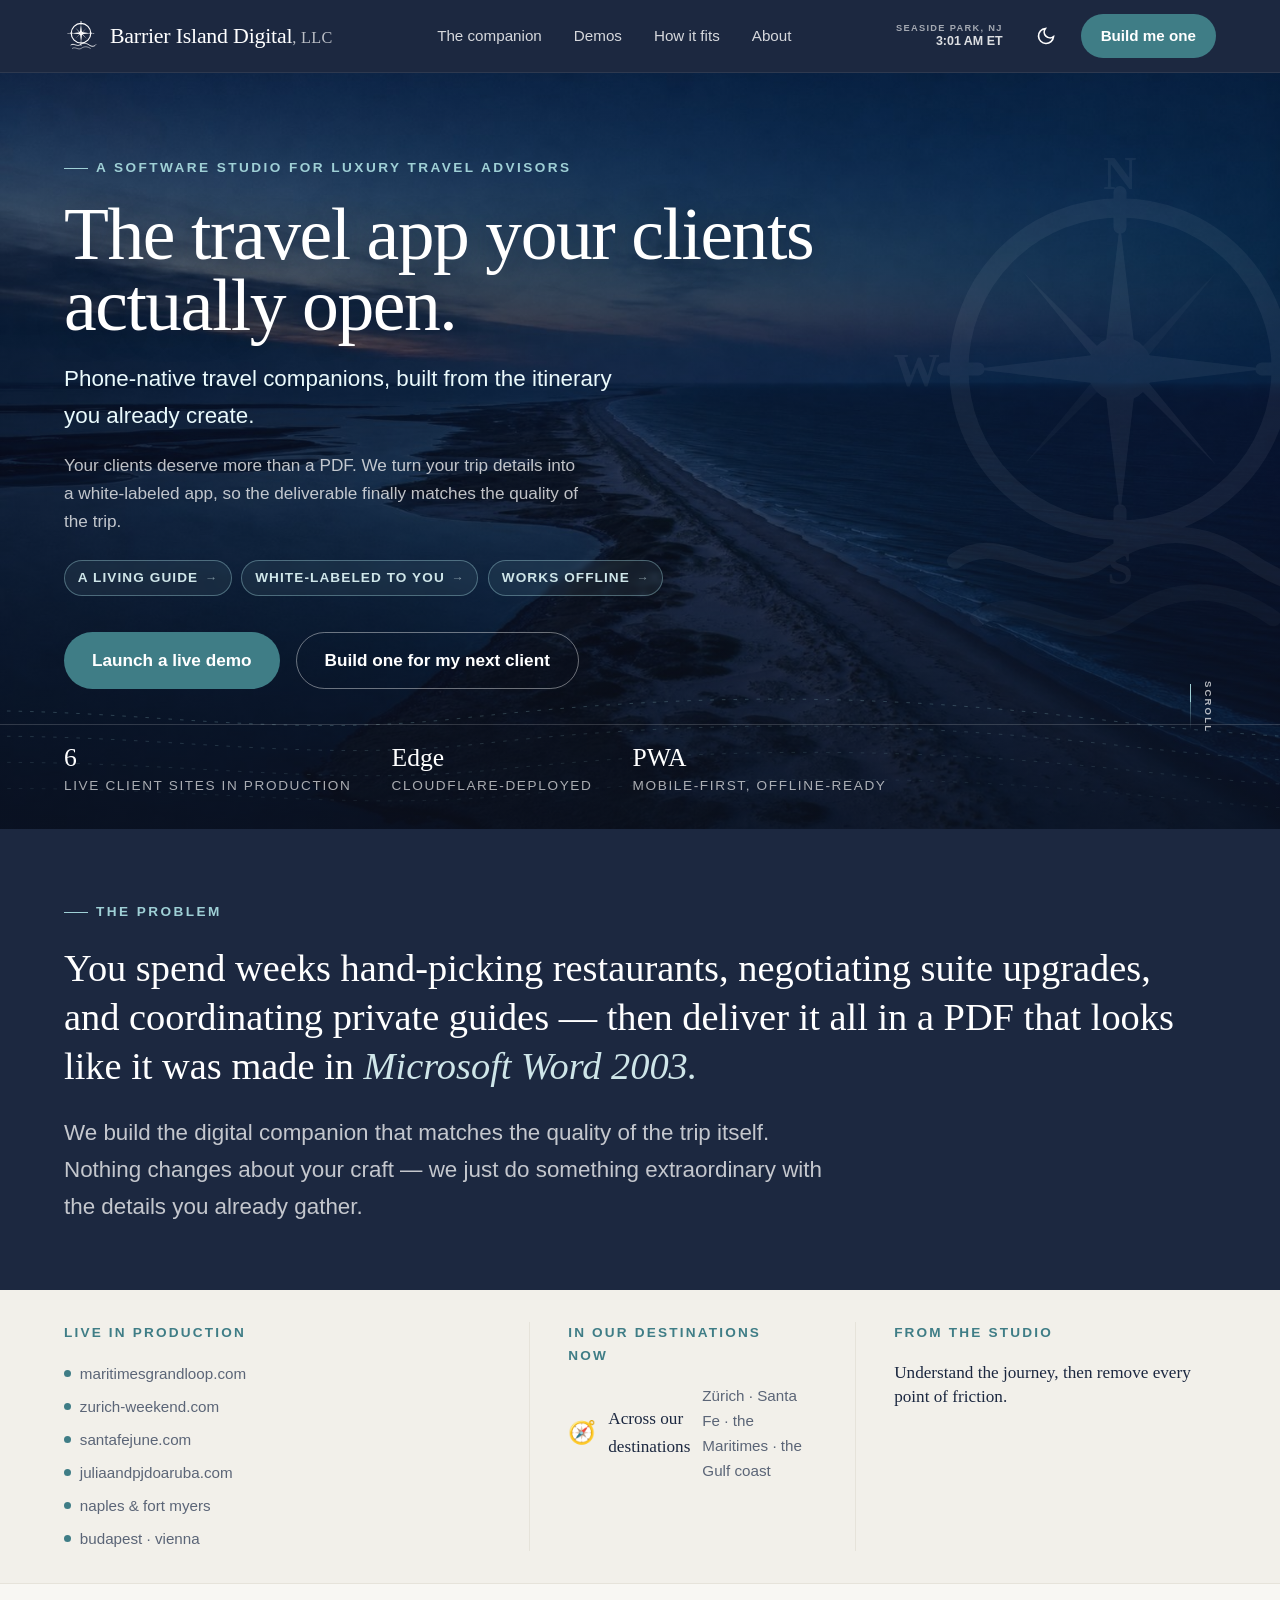
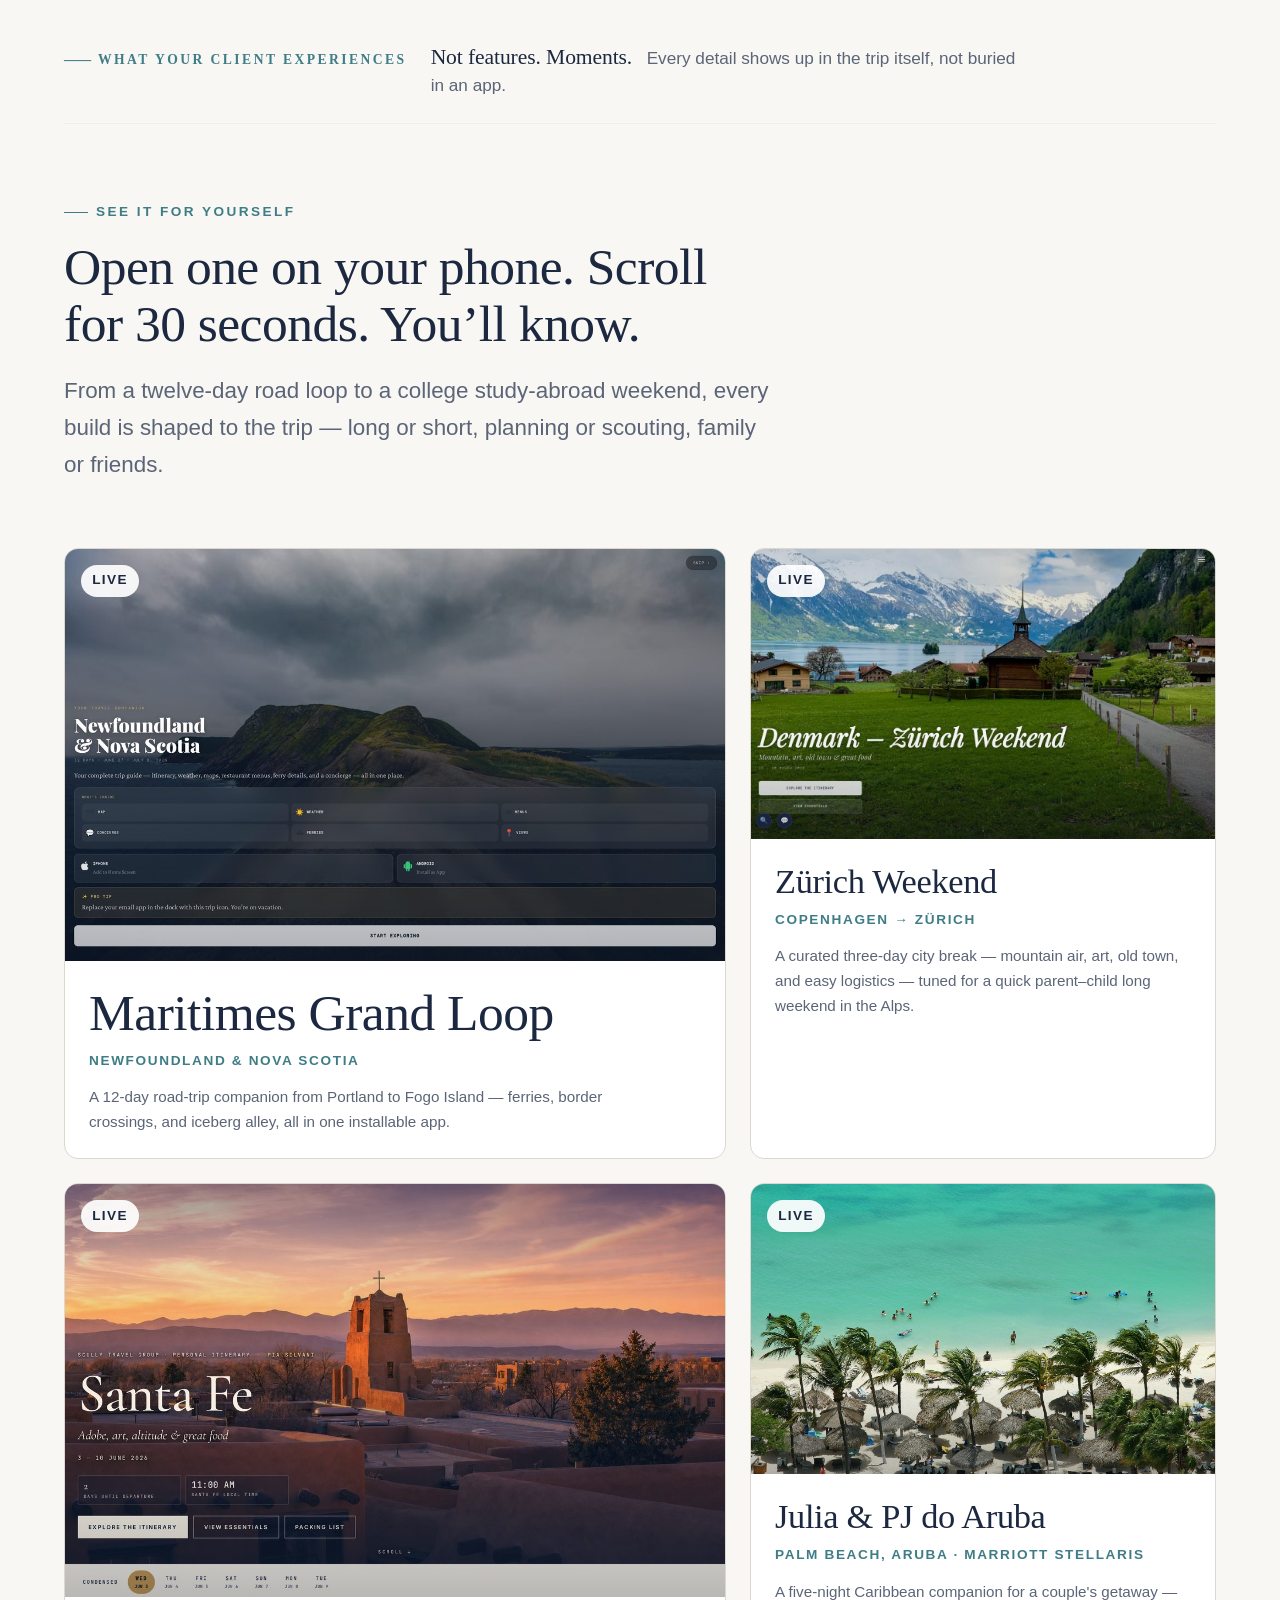
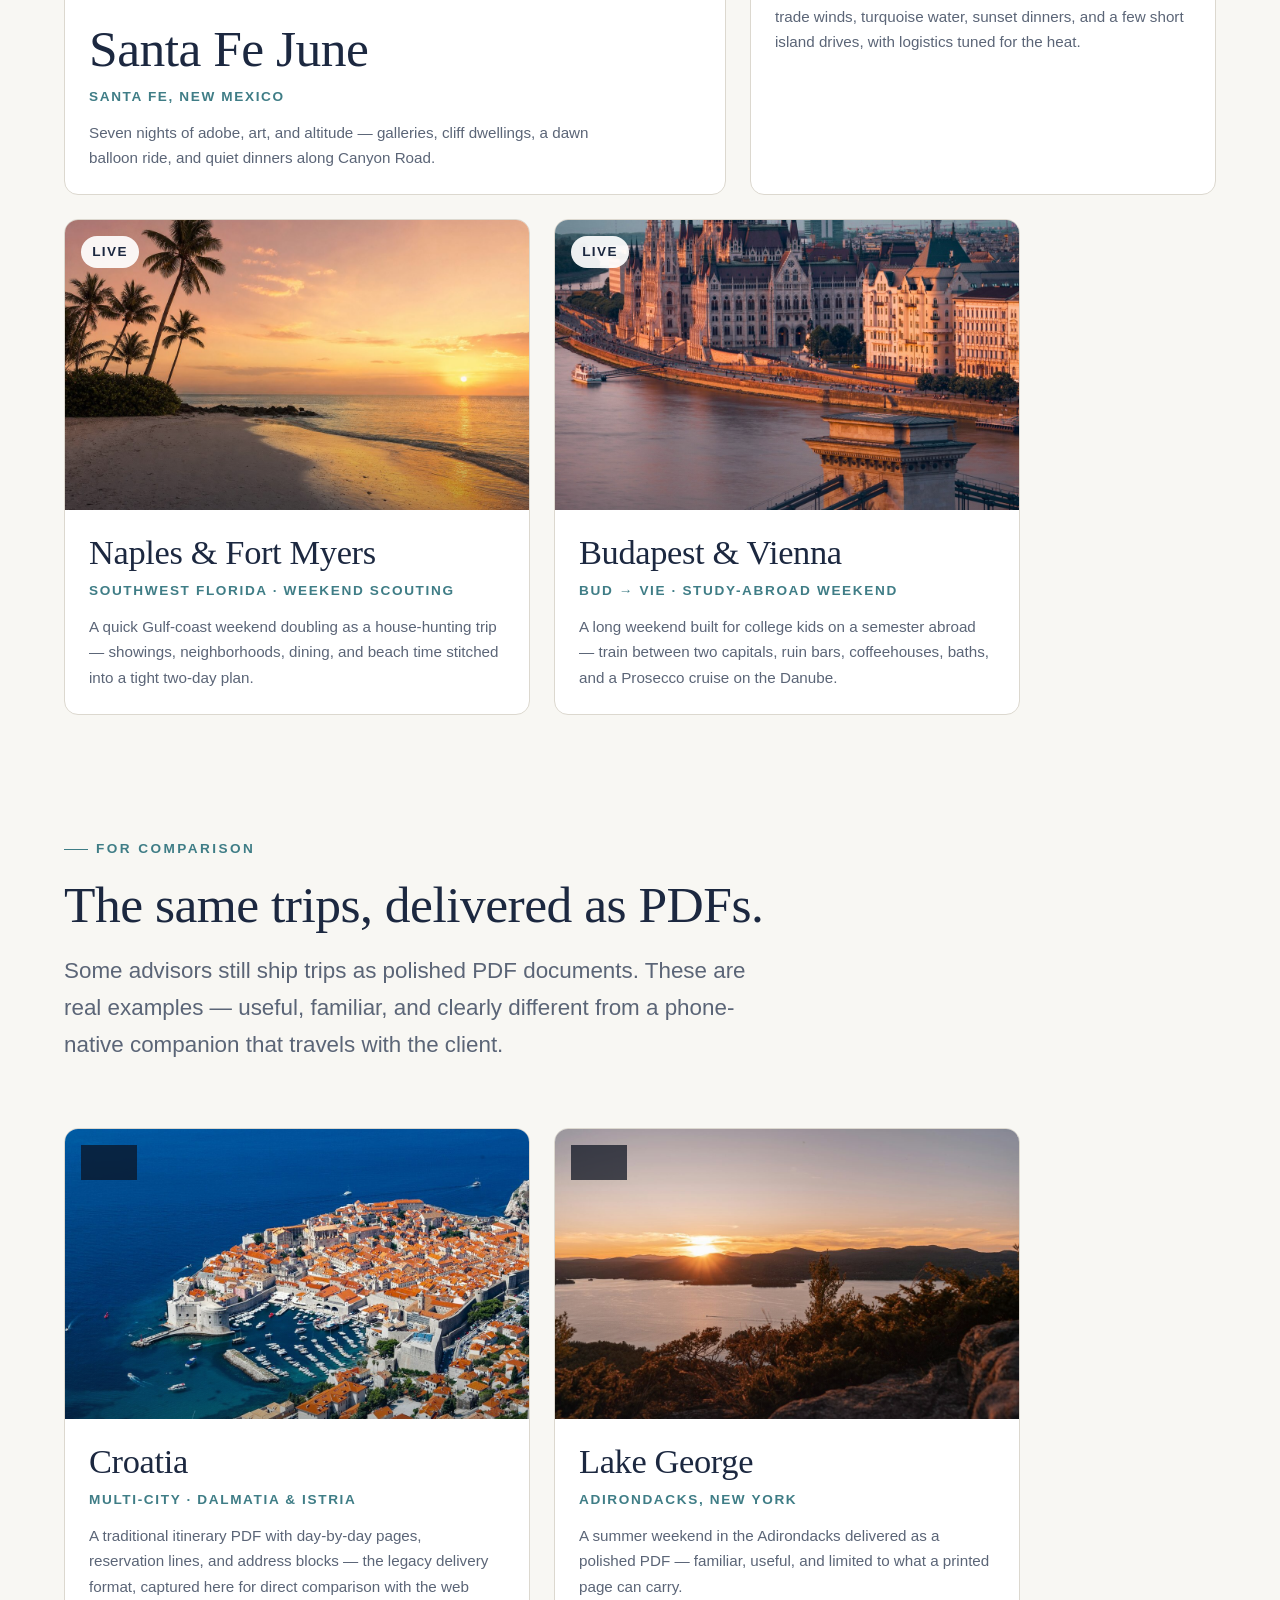
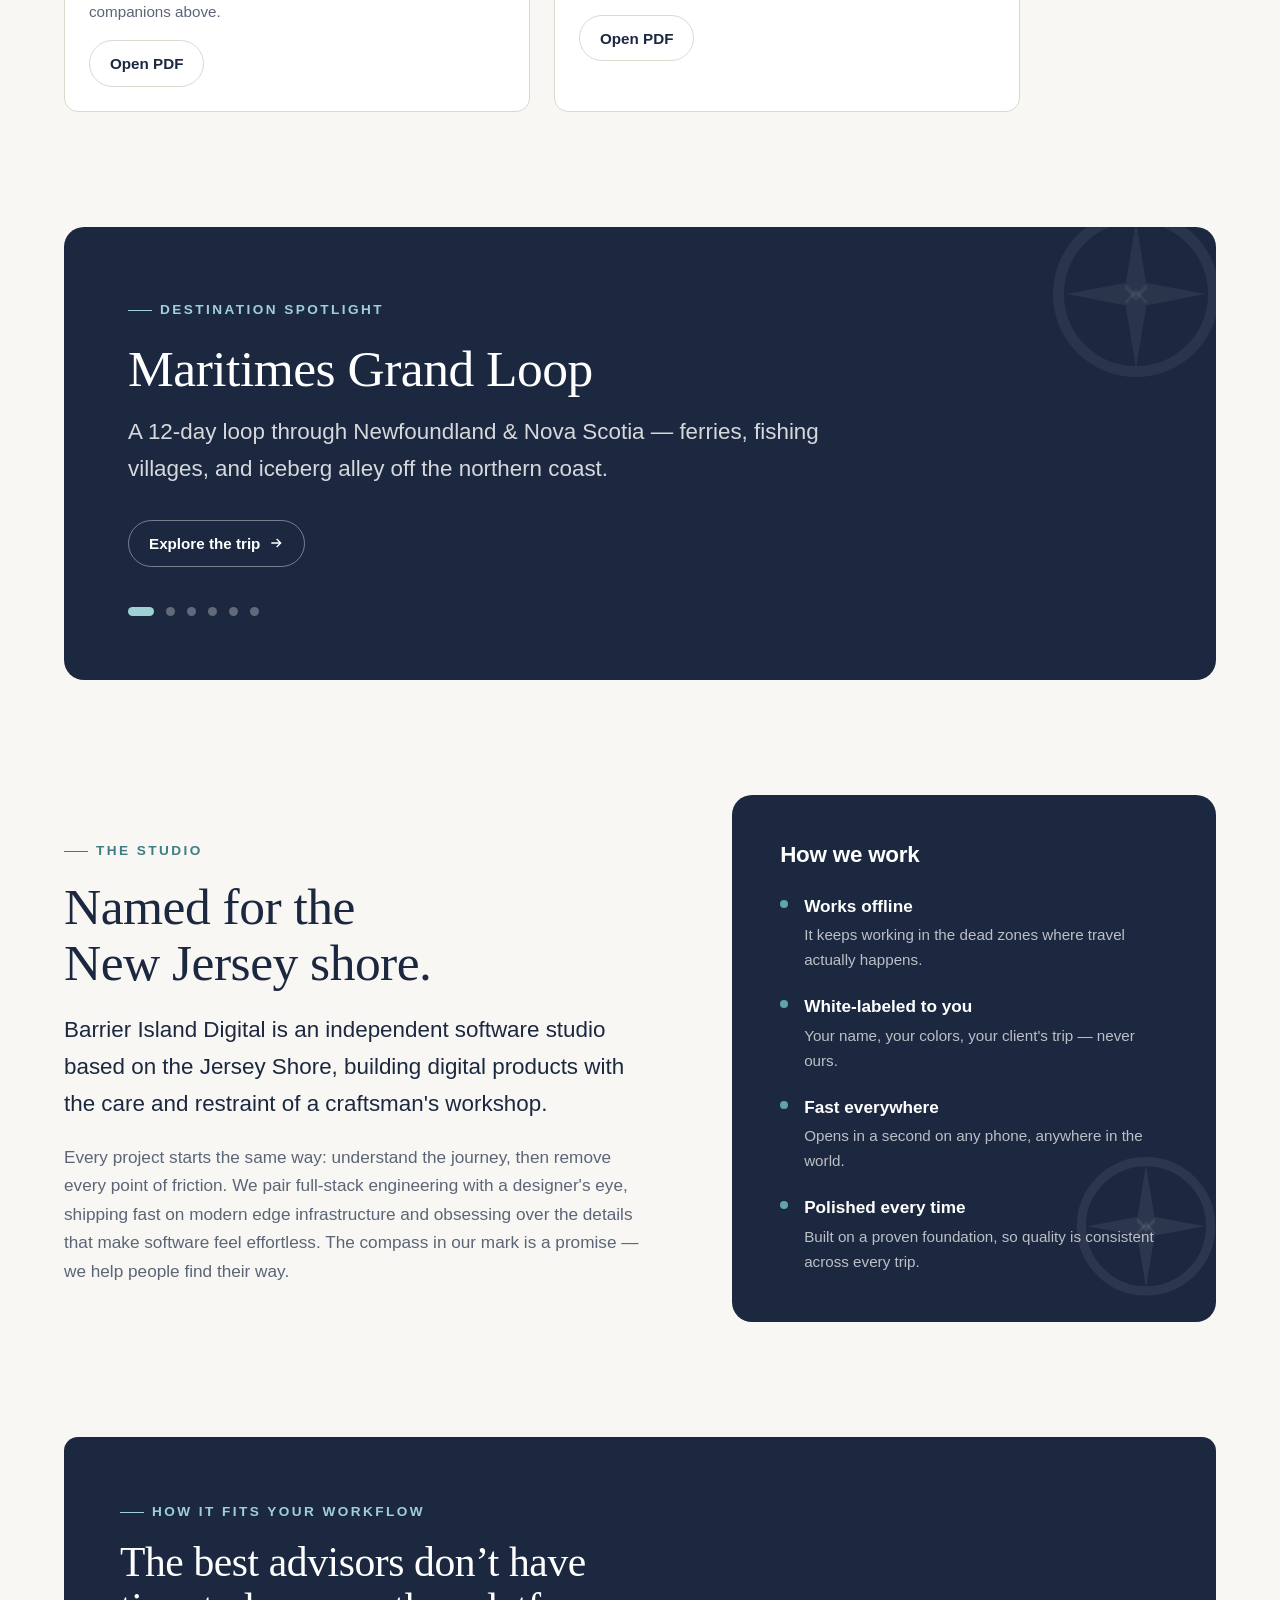
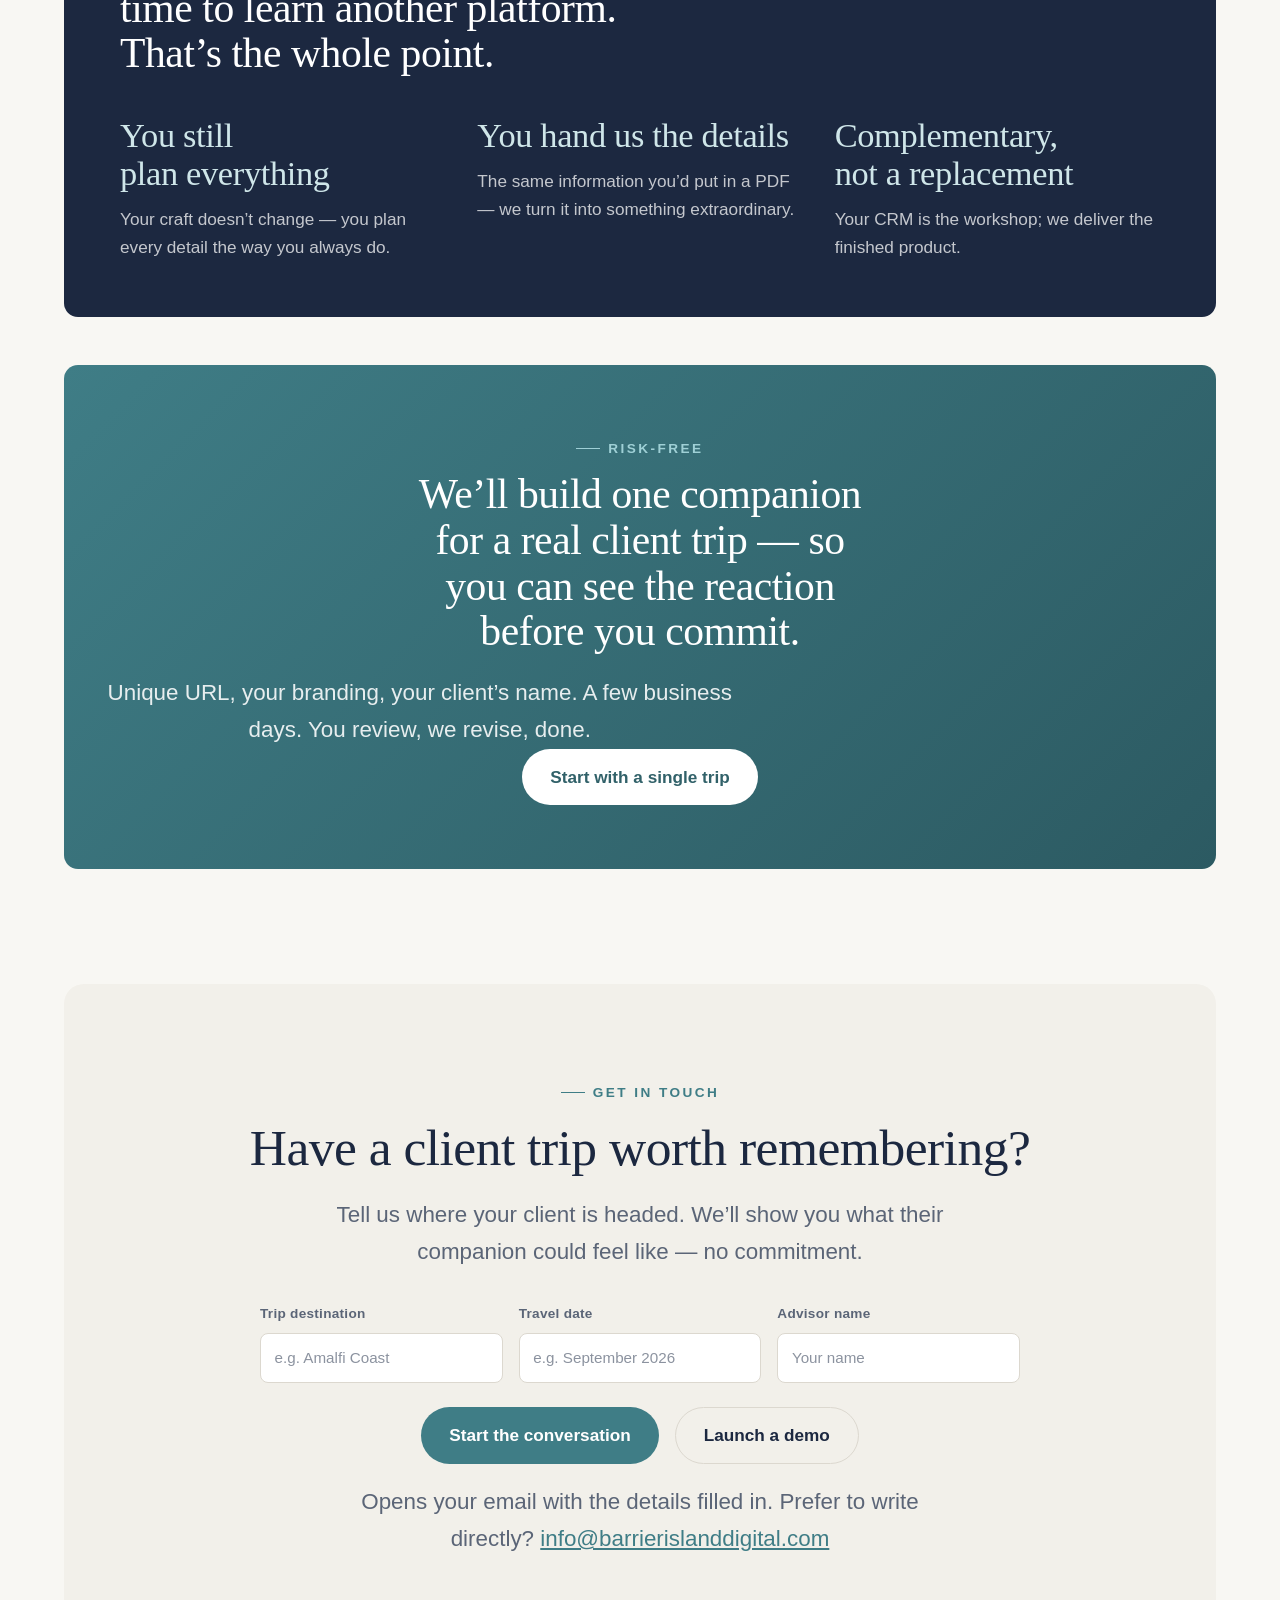
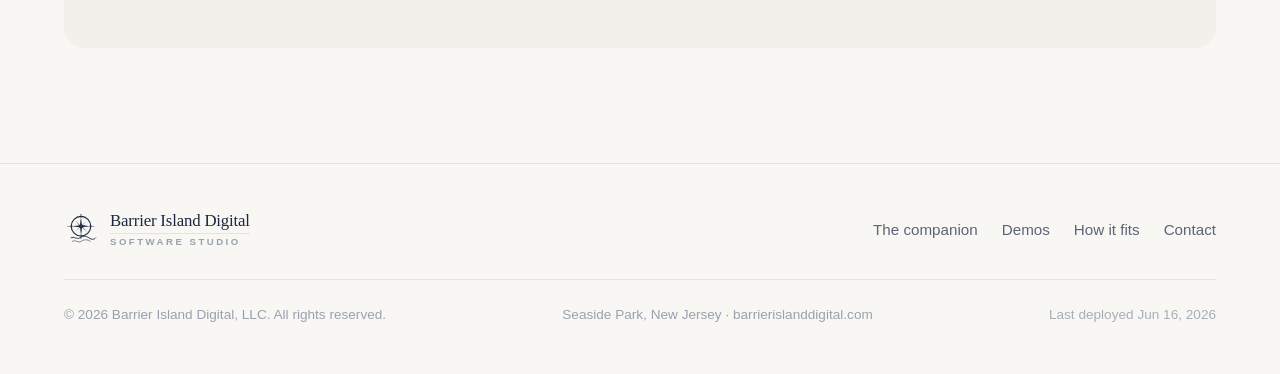
==== commit 23217fd6: "fix(cache): real content-hashed assets + auto-rehash workflow Permanent cache-busting: - scripts/reh" ====
--- a/index.html
+++ b/index.html
@@ -21,7 +21,7 @@
 <link rel="manifest" href="/site.webmanifest?v=20260601b">
 <meta name="theme-color" content="#1c2840">
 <link href="https://api.fontshare.com/v2/css?f[]=boska@400,500,700&f[]=satoshi@400,500,600,700&display=swap" rel="stylesheet">
-<link rel="stylesheet" href="styles.c92e55a5.css">
+<link rel="stylesheet" href="styles.62c78a32.css">
 
 <!-- ============ Service worker: network-first HTML so users never see stale deploys ============
      After first install, every future deploy is picked up automatically on the next navigation.
@@ -33,7 +33,7 @@
   if (location.hostname === 'localhost' || location.hostname.endsWith('.pages.dev')) return;
   window.addEventListener('load', function(){
     // Versioned URL forces the browser to fetch a new sw.js when version bumps.
-    navigator.serviceWorker.register('/sw.js?v=20260609a').then(function(reg){
+    navigator.serviceWorker.register('/sw.js?v=20260616a').then(function(reg){
       if (reg.waiting) reg.waiting.postMessage('SKIP_WAITING');
       reg.addEventListener('updatefound', function(){
         var nw = reg.installing;
@@ -421,7 +421,7 @@
   </div>
 </footer>
 
-<script src="main.62c7da25.js"></script>
+<script src="main.2a7b60ad.js"></script>
 
 
 </body>
--- a/styles.62c78a32.css
+++ b/styles.62c78a32.css
@@ -0,0 +1,514 @@
+/* ============ Tokens ============ */
+:root {
+  --text-xs: clamp(0.75rem, 0.7rem + 0.25vw, 0.85rem);
+  --text-sm: clamp(0.875rem, 0.82rem + 0.3vw, 0.95rem);
+  --text-base: clamp(1rem, 0.96rem + 0.2vw, 1.075rem);
+  --text-lg: clamp(1.125rem, 1rem + 0.6vw, 1.4rem);
+  --text-xl: clamp(1.5rem, 1.2rem + 1.25vw, 2.15rem);
+  --text-2xl: clamp(2rem, 1.3rem + 2.4vw, 3.4rem);
+  --text-3xl: clamp(2.6rem, 1.4rem + 4vw, 4.75rem);
+
+  --space-1:.25rem; --space-2:.5rem; --space-3:.75rem; --space-4:1rem;
+  --space-5:1.25rem; --space-6:1.5rem; --space-8:2rem; --space-9:2.25rem; --space-10:2.5rem;
+  --space-12:3rem; --space-14:3.5rem; --space-16:4rem; --space-20:5rem; --space-24:6rem; --space-32:8rem;
+
+  --radius-sm:.375rem; --radius-md:.5rem; --radius-lg:.875rem; --radius-xl:1.25rem; --radius-full:9999px;
+  --transition:200ms cubic-bezier(.16,1,.3,1);
+
+  --content-narrow:680px; --content-default:1040px; --content-wide:1280px;
+
+  --font-display:'Boska','Hoefler Text',Georgia,serif;
+  --font-body:'Satoshi','Inter',-apple-system,sans-serif;
+}
+
+:root, [data-theme="light"] {
+  --navy:#1c2840;
+  --color-bg:#f8f7f3;
+  --color-surface:#ffffff;
+  --color-surface-2:#f2f0ea;
+  --color-surface-offset:#eceae3;
+  --color-border:#dcd8cf;
+  --color-divider:#e6e3da;
+  --color-text:#1c2840;
+  --color-text-muted:#5b6577;
+  --color-text-faint:#9aa1ad;
+  --color-text-inverse:#f8f7f3;
+  --color-primary:#1c2840;
+  --color-primary-hover:#2c3c5e;
+  --color-accent:#3f7d86;       /* muted teal, from the sea */
+  --color-accent-hover:#316169;
+  --color-cream:#f0e6cf;        /* warm cream from the trip apps */
+  --color-gold:#c6a25a;         /* muted gold accent */
+  --shadow-sm:0 1px 2px rgba(28,40,64,.06);
+  --shadow-md:0 6px 20px rgba(28,40,64,.09);
+  --shadow-lg:0 18px 48px rgba(28,40,64,.14);
+  --hero-overlay:linear-gradient(180deg, rgba(12,18,32,.42) 0%, rgba(12,18,32,.58) 55%, rgba(12,18,32,.78) 100%);
+}
+
+[data-theme="dark"] {
+  --color-bg:#10141d;
+  --color-surface:#171c28;
+  --color-surface-2:#1d2330;
+  --color-surface-offset:#222937;
+  --color-border:#2c3344;
+  --color-divider:#262d3b;
+  --color-text:#e7e9ee;
+  --color-text-muted:#9aa3b4;
+  --color-text-faint:#5f6878;
+  --color-text-inverse:#10141d;
+  --color-primary:#cdd6e6;
+  --color-primary-hover:#e7ecf4;
+  --color-accent:#5fa3ac;
+  --color-accent-hover:#79bcc5;
+  --color-cream:#f0e6cf;
+  --color-gold:#d8b772;
+  --shadow-sm:0 1px 2px rgba(0,0,0,.3);
+  --shadow-md:0 6px 20px rgba(0,0,0,.4);
+  --shadow-lg:0 18px 48px rgba(0,0,0,.5);
+  --hero-overlay:linear-gradient(180deg, rgba(6,9,16,.5) 0%, rgba(6,9,16,.66) 55%, rgba(6,9,16,.86) 100%);
+}
+
+/* ============ Base ============ */
+*,*::before,*::after{box-sizing:border-box;margin:0;padding:0}
+html{-webkit-font-smoothing:antialiased;-moz-osx-font-smoothing:grayscale;text-rendering:optimizeLegibility;scroll-behavior:smooth;scroll-padding-top:84px}
+body{min-height:100dvh;line-height:1.65;font-family:var(--font-body);font-size:var(--text-base);color:var(--color-text);background:var(--color-bg);transition:background var(--transition),color var(--transition)}
+img,svg{display:block;max-width:100%;height:auto}
+ul[role=list]{list-style:none}
+a{color:inherit;text-decoration:none}
+button{cursor:pointer;background:none;border:none;color:inherit;font:inherit}
+h1,h2,h3,h4{font-family:var(--font-display);font-weight:500;line-height:1.1;text-wrap:balance;letter-spacing:-.01em}
+p{text-wrap:pretty;max-width:64ch}
+::selection{background:rgba(63,125,134,.25)}
+:focus-visible{outline:2px solid var(--color-accent);outline-offset:3px;border-radius:var(--radius-sm)}
+@media (prefers-reduced-motion:reduce){*{animation-duration:.01ms!important;transition-duration:.01ms!important;scroll-behavior:auto!important}}
+
+.wrap{width:100%;max-width:var(--content-wide);margin-inline:auto;padding-inline:clamp(var(--space-5),5vw,var(--space-16))}
+.eyebrow{font-family:var(--font-body);font-size:var(--text-xs);font-weight:600;letter-spacing:.18em;text-transform:uppercase;color:var(--color-accent);display:inline-flex;align-items:flex-start;gap:var(--space-2)}
+.eyebrow::before{content:"";width:24px;height:1px;background:var(--color-accent);margin-top:calc((1.65em - 1px) / 2)}
+.section{padding-block:clamp(var(--space-20),9vw,var(--space-32))}
+.section-head{max-width:720px;margin-bottom:clamp(var(--space-10),5vw,var(--space-16))}
+.section-head h2{font-size:var(--text-2xl);margin-top:var(--space-4)}
+.section-head p{margin-top:var(--space-5);color:var(--color-text-muted);font-size:var(--text-lg)}
+.section-head .section-head-philosophy{font-family:var(--font-display);font-style:italic;font-weight:400;font-size:clamp(1.25rem,2vw,1.6rem);line-height:1.32;color:var(--color-accent);max-width:56ch;margin-top:var(--space-6);padding-left:var(--space-5);border-left:2px solid var(--color-accent);opacity:.92}
+.service-coda{font-family:var(--font-display);font-style:italic;font-weight:400;font-size:1.0625rem;line-height:1.4;color:var(--color-accent);margin-top:var(--space-3);opacity:.95}
+
+/* ============ Header ============ */
+/* Header: solid navy bar, pinned at top, opaque so content scrolls underneath and out of sight. Color never changes on scroll. */
+.header{position:sticky;top:0;z-index:50;background:var(--navy);border-bottom:1px solid rgba(255,255,255,.08);transition:box-shadow var(--transition),border-color var(--transition)}
+.header.scrolled{box-shadow:0 6px 24px rgba(0,0,0,.28);border-bottom-color:rgba(255,255,255,.12)}
+/* Always light-on-dark text */
+.header .brand{color:#fff}
+.header .brand .name .llc{color:rgba(255,255,255,.7)}
+.header .nav-links a{color:rgba(255,255,255,.82)}
+.header .nav-links a:hover{color:#fff}
+.header .nav-clock-loc{color:rgba(255,255,255,.6)}
+.header .nav-clock-time{color:rgba(255,255,255,.85)}
+.header .theme-toggle{color:#fff}
+.header .menu-btn{color:#fff}
+.nav{display:flex;align-items:center;justify-content:space-between;height:72px}
+.brand{display:flex;align-items:center;gap:var(--space-3);color:var(--color-text)}
+.brand .mark{width:34px;height:34px;flex:none;color:currentColor;display:block}.brand .mark svg{width:100%;height:100%;display:block}
+.brand .name{font-family:var(--font-display);font-size:1.3675rem;font-weight:500;letter-spacing:-.01em;line-height:1.05}
+.brand .name .llc{font-size:.74em;font-weight:500;letter-spacing:.02em;color:var(--color-text-muted)}
+.brand .name .descriptor{display:block;font-family:var(--font-body);font-size:.6rem;font-weight:600;letter-spacing:.26em;text-transform:uppercase;color:var(--color-text-faint);margin-top:3px;padding-top:3px;border-top:1px solid var(--color-divider)}
+.nav-links{display:flex;align-items:center;gap:var(--space-8)}
+.nav-links a{font-size:var(--text-sm);font-weight:500;color:var(--color-text-muted);position:relative}
+.nav-links a:hover{color:var(--color-text)}
+.nav-links a::after{content:"";position:absolute;left:0;bottom:-5px;width:0;height:1.5px;background:var(--color-accent);transition:width var(--transition)}
+.nav-links a:hover::after{width:100%}
+.nav-right{display:flex;align-items:center;gap:var(--space-4)}
+.theme-toggle{width:38px;height:38px;display:grid;place-items:center;border-radius:var(--radius-full);color:var(--color-text-muted);transition:background var(--transition),color var(--transition)}
+.theme-toggle:hover{background:var(--color-surface-2);color:var(--color-text)}
+.btn{display:inline-flex;align-items:center;gap:var(--space-2);font-size:var(--text-sm);font-weight:600;padding:.62rem 1.25rem;border-radius:var(--radius-full);transition:all var(--transition)}
+.btn-primary{background:var(--color-accent);color:#fff}
+.btn-primary:hover{background:var(--color-accent-hover);transform:translateY(-1px)}
+.btn-ghost{border:1px solid var(--color-border);color:var(--color-text)}
+.btn-ghost:hover{border-color:var(--color-accent);color:var(--color-accent)}
+.menu-btn{display:none}
+.mobile-menu{display:none}
+
+/* ============ Hero ============ */
+.hero{position:relative;min-height:92vh;margin-top:-72px;padding-top:72px;display:flex;align-items:center;color:#fff;overflow:hidden}
+.hero-bg{position:absolute;inset:0;z-index:-2}
+.hero-bg img{width:100%;height:100%;object-fit:cover}
+.hero-bg::after{content:"";position:absolute;inset:0;background:var(--hero-overlay)}
+.hero-inner{position:relative;z-index:1;max-width:var(--content-wide);margin-inline:auto;padding-block:var(--space-16) var(--space-32)}
+.hero-inner>*{max-width:820px}
+.hero .eyebrow{color:#9fd0d6}
+.hero .eyebrow::before{background:#9fd0d6}
+.hero h1{font-size:var(--text-3xl);color:#fff;margin-top:var(--space-5);font-weight:500}
+.hero h1 em{font-style:italic;color:#bfe0e5}
+.hero-wordmark{font-size:var(--text-hero);line-height:.96;letter-spacing:-.02em;font-weight:500;text-shadow:0 2px 30px rgba(8,14,26,.35)}
+.hero-tagline{margin-top:var(--space-5);font-size:var(--text-lg);font-weight:500;color:#eafafc;max-width:46ch}
+.hero-sub{margin-top:var(--space-4);font-size:var(--text-base);color:rgba(255,255,255,.74);max-width:56ch}
+.hero-tags{list-style:none;margin:var(--space-6) 0 0;padding:0;display:flex;flex-wrap:wrap;gap:.5rem .6rem}
+.hero-tag{display:inline-flex;align-items:center;gap:.4rem;font:inherit;font-size:var(--text-xs);font-weight:600;letter-spacing:.08em;text-transform:uppercase;color:#cfe6e9;padding:.36rem .8rem;border:1px solid rgba(159,208,214,.4);border-radius:var(--radius-full);background:rgba(159,208,214,.08);backdrop-filter:blur(2px);cursor:pointer;transition:border-color var(--transition),background var(--transition),color var(--transition),transform var(--transition),box-shadow var(--transition)}
+.hero-tag:hover,.hero-tag:focus-visible{color:#eafbfe;border-color:rgba(159,208,214,.85);background:rgba(159,208,214,.18);transform:translateY(-2px);box-shadow:0 6px 18px rgba(0,0,0,.22);outline:none}
+.hero-tag:focus-visible{outline:2px solid rgba(159,208,214,.9);outline-offset:2px}
+.tag-plus,.tag-arrow{font-weight:700;font-size:.9em;line-height:1;opacity:.55;transition:opacity var(--transition),transform var(--transition)}
+.hero-tag:hover .tag-plus,.hero-tag:focus-visible .tag-plus{opacity:1;transform:rotate(90deg)}
+.hero-tag:hover .tag-arrow,.hero-tag:focus-visible .tag-arrow{opacity:1;transform:translateX(3px)}
+.hero-tag:hover,.hero-tag:focus-visible{color:var(--color-cream);border-color:var(--color-cream);background:rgba(240,230,207,.10)}
+/* highlight flash when a hero pill jumps to a service card */
+.service.jump-flash{animation:jumpFlash 1.4s ease}
+@keyframes jumpFlash{0%{box-shadow:0 0 0 0 rgba(63,125,134,.55)}30%{box-shadow:0 0 0 4px rgba(63,125,134,.35)}100%{box-shadow:0 0 0 0 rgba(63,125,134,0)}}
+@media (prefers-reduced-motion: reduce){.service.jump-flash{animation:none;outline:2px solid var(--color-accent);outline-offset:2px}}
+.hero-cta{margin-top:var(--space-9);display:flex;gap:var(--space-4);flex-wrap:wrap}
+/* scroll cue */
+.hero-scroll{position:absolute;bottom:calc(var(--space-8) + 64px);right:clamp(var(--space-5),5vw,var(--space-16));z-index:1;display:flex;flex-direction:column;align-items:center;gap:.6rem;color:rgba(255,255,255,.7);font-size:.6rem;font-weight:600;letter-spacing:.22em;text-transform:uppercase;writing-mode:vertical-rl}
+.hero-scroll-line{width:1px;height:46px;background:linear-gradient(180deg,rgba(159,208,214,.9),transparent);position:relative;overflow:hidden}
+.hero-scroll-line::after{content:"";position:absolute;top:0;left:0;width:100%;height:40%;background:#9fd0d6;animation:scrollDot 2.2s ease-in-out infinite}
+@keyframes scrollDot{0%{transform:translateY(-100%)}60%,100%{transform:translateY(250%)}}
+.hero-scroll:hover{color:#fff}
+@media (prefers-reduced-motion:reduce){.hero-scroll-line::after{animation:none}}
+.hero .btn-ghost{border-color:rgba(255,255,255,.4);color:#fff}
+.hero .btn-ghost:hover{border-color:#fff;background:rgba(255,255,255,.1);color:#fff}
+.hero-meta{position:absolute;bottom:var(--space-8);left:0;right:0;z-index:1}
+.hero-meta .wrap{display:flex;gap:var(--space-10);flex-wrap:wrap;border-top:1px solid rgba(255,255,255,.16);padding-top:var(--space-5)}
+.hero-meta div{color:rgba(255,255,255,.8)}
+.hero-meta strong{display:block;font-family:var(--font-display);font-size:1.6rem;font-weight:500;color:#fff;line-height:1}
+.hero-meta span{display:block;margin-top:4px;font-size:var(--text-xs);letter-spacing:.12em;text-transform:uppercase;color:rgba(255,255,255,.65)}
+/* --- hero motion layer --- */
+.hero-motion{position:absolute;inset:0;z-index:-1;overflow:hidden;pointer-events:none}
+.hero-motion .sea-lines{position:absolute;left:0;right:0;bottom:0;width:100%;height:62%;opacity:.5}
+.sea-line{opacity:.55;stroke-dasharray:4 9;animation:seaDrift 26s linear infinite}
+.sea-line:nth-child(2){animation-duration:32s;opacity:.4}
+.sea-line:nth-child(3){animation-duration:38s;opacity:.3}
+.sea-line:nth-child(4){animation-duration:44s;opacity:.22}
+@keyframes seaDrift{from{transform:translateX(0)}to{transform:translateX(-400px)}}
+.hero-compass{position:absolute;top:50%;right:-120px;width:560px;height:560px;transform:translateY(-50%);color:#ffffff;opacity:.05;animation:compassSpin 140s linear infinite}.hero-compass svg{width:100%;height:100%;display:block}
+@keyframes compassSpin{from{transform:translateY(-50%) rotate(0)}to{transform:translateY(-50%) rotate(360deg)}}
+@media (prefers-reduced-motion:reduce){.sea-line,.hero-compass{animation:none}}
+/* --- nav clock --- */
+.nav-clock{display:flex;flex-direction:column;align-items:flex-end;line-height:1.15;margin-right:var(--space-2)}
+.nav-clock-loc{font-size:.58rem;font-weight:600;letter-spacing:.14em;text-transform:uppercase;color:var(--color-text-faint)}
+.nav-clock-time{font-size:.78rem;font-weight:600;font-variant-numeric:tabular-nums;color:var(--color-text-muted)}
+/* --- unified live bar --- */
+.livebar{border-bottom:1px solid var(--color-divider);background:var(--color-surface-2)}
+.livebar-inner{display:grid;grid-template-columns:1.5fr 1fr 1.3fr;gap:clamp(var(--space-6),4vw,var(--space-12));padding-block:var(--space-8)}
+.lb-block{min-width:0}
+.lb-block+.lb-block{border-left:1px solid var(--color-divider);padding-left:clamp(var(--space-6),3vw,var(--space-10))}
+.lb-label{display:block;font-size:var(--text-xs);font-weight:600;letter-spacing:.16em;text-transform:uppercase;color:var(--color-accent);margin-bottom:var(--space-4)}
+.proof-sites{display:flex;flex-direction:column;gap:var(--space-2)}
+.proof-site{display:inline-flex;align-items:center;gap:.55rem;font-size:var(--text-sm);font-weight:500;color:var(--color-text-muted);transition:color var(--transition)}
+.proof-site:hover{color:var(--color-accent)}
+.proof-dot{width:7px;height:7px;border-radius:50%;background:var(--color-accent);flex:none;box-shadow:0 0 0 0 color-mix(in oklab,var(--color-accent) 60%,transparent);animation:proofPulse 2.4s ease-out infinite}
+@keyframes proofPulse{0%{box-shadow:0 0 0 0 color-mix(in oklab,var(--color-accent) 55%,transparent)}70%{box-shadow:0 0 0 7px transparent}100%{box-shadow:0 0 0 0 transparent}}
+.proof-arrow{font-size:.8em;opacity:.5;margin-left:auto}
+@media (prefers-reduced-motion:reduce){.proof-dot{animation:none}}
+
+/* ============ Services ============ */
+.services-grid{display:grid;grid-template-columns:repeat(auto-fit,minmax(260px,1fr));gap:var(--space-6)}
+.service{position:relative;display:flex;flex-direction:column;border:1px solid var(--color-border);border-radius:var(--radius-lg);background:var(--color-surface);overflow:hidden;transition:transform var(--transition),box-shadow var(--transition),border-color var(--transition)}
+.service:hover{transform:translateY(-5px);box-shadow:var(--shadow-md);border-color:var(--color-accent)}
+/* card image */
+.service-visual{position:relative;aspect-ratio:4/3;overflow:hidden;background:var(--color-surface-2);border-bottom:1px solid var(--color-border)}
+.service-visual img{width:100%;height:100%;object-fit:cover;display:block;transition:transform .6s cubic-bezier(.22,1,.36,1)}
+.service:hover .service-visual img{transform:scale(1.04)}
+.service-visual::after{content:"";position:absolute;inset:0;background:linear-gradient(180deg,rgba(28,40,64,0) 55%,rgba(28,40,64,.16));pointer-events:none}
+.service-num{position:absolute;top:var(--space-4);left:var(--space-4);z-index:1;font-family:var(--font-display);font-size:var(--text-sm);font-weight:600;letter-spacing:.04em;color:#fff;background:rgba(28,40,64,.55);backdrop-filter:blur(6px);-webkit-backdrop-filter:blur(6px);width:34px;height:34px;border-radius:50%;display:grid;place-items:center;border:1px solid rgba(255,255,255,.22)}
+/* card body */
+.service-body{position:relative;display:flex;flex-direction:column;padding:0 var(--space-8) var(--space-8)}
+.service-body::before{content:"";position:absolute;top:0;left:var(--space-8);right:var(--space-8);height:3px;border-radius:0 0 2px 2px;background:linear-gradient(90deg,var(--color-accent),var(--color-accent-hover));transform:scaleX(0);transform-origin:left;transition:transform var(--transition)}
+.service:hover .service-body::before,.service[aria-expanded="true"] .service-body::before{transform:scaleX(1)}
+.service .ico{width:52px;height:52px;border-radius:var(--radius-md);background:var(--navy);display:grid;place-items:center;color:#fff;margin:-26px 0 var(--space-4);position:relative;z-index:1;box-shadow:0 8px 22px rgba(28,40,64,.28);transition:transform var(--transition),box-shadow var(--transition)}
+[data-theme="dark"] .service .ico{background:var(--color-accent);box-shadow:0 8px 22px rgba(0,0,0,.4)}
+.service:hover .ico{transform:translateY(-3px) rotate(-3deg);box-shadow:0 12px 28px rgba(28,40,64,.34)}
+.service h3{font-size:var(--text-xl);font-family:var(--font-display);font-weight:600;letter-spacing:-.015em;line-height:1.18}
+.service p{margin-top:var(--space-3);color:var(--color-text-muted);font-size:var(--text-sm);line-height:1.6}
+.service .card-hint{margin-top:var(--space-4)}
+
+/* ============ Portfolio ============ */
+.portfolio-grid{display:grid;grid-template-columns:repeat(12,1fr);gap:var(--space-6)}
+.project{position:relative;border:1px solid var(--color-border);border-radius:var(--radius-lg);background:var(--color-surface);overflow:hidden;transition:transform var(--transition),box-shadow var(--transition),border-color var(--transition);display:flex;flex-direction:column}
+.project[data-launch-demo]{cursor:pointer}
+.project[data-launch-demo]:focus-visible{outline:2px solid var(--color-accent);outline-offset:3px}
+.project:hover{transform:translateY(-4px);box-shadow:var(--shadow-lg);border-color:var(--color-accent)}
+.project[data-launch-demo] .project-visual::before{content:"Tap to launch →";position:absolute;left:var(--space-4);bottom:var(--space-4);z-index:2;font-size:var(--text-xs);font-weight:600;letter-spacing:.08em;text-transform:uppercase;color:#fff;background:rgba(12,18,32,.65);backdrop-filter:blur(6px);-webkit-backdrop-filter:blur(6px);padding:.4rem .75rem;border-radius:var(--radius-full);border:1px solid rgba(255,255,255,.18);opacity:.92;transition:opacity var(--transition),transform var(--transition),background var(--transition)}
+.project[data-launch-demo]:hover .project-visual::before{opacity:1;background:var(--color-accent);transform:translateX(2px)}
+@media (hover:hover){.project[data-launch-demo] .project-visual::before{opacity:0;transform:translateY(4px)}.project[data-launch-demo]:hover .project-visual::before,.project[data-launch-demo]:focus-visible .project-visual::before{opacity:1;transform:translateY(0)}}
+.project.feature{grid-column:span 7}
+.project.half{grid-column:span 5}
+.project.third{grid-column:span 4}
+.project-visual{aspect-ratio:16/10;position:relative;overflow:hidden;background:var(--navy)}
+.project.feature .project-visual{aspect-ratio:16/10}
+.project-visual canvas,.project-visual img{width:100%;height:100%;display:block;object-fit:cover;object-position:center}
+.project-visual img{transition:transform .6s cubic-bezier(.16,1,.3,1)}
+.project:hover .project-visual img{transform:scale(1.04)}
+.project-visual::after{content:"";position:absolute;inset:0;background:linear-gradient(180deg,transparent 60%,rgba(12,18,32,.28));pointer-events:none}
+.project-tag{position:absolute;top:var(--space-4);left:var(--space-4);font-size:var(--text-xs);font-weight:600;letter-spacing:.1em;text-transform:uppercase;background:rgba(255,255,255,.92);color:var(--navy);padding:.3rem .7rem;border-radius:var(--radius-full);z-index:2}
+.project-tag--pdf{background:rgba(12,18,32,.72);color:#fff;border:1px solid rgba(255,255,255,.22);backdrop-filter:blur(6px);-webkit-backdrop-filter:blur(6px)}
+.project-body{padding:var(--space-6);flex:1;display:flex;flex-direction:column}
+.project-body h3{font-size:var(--text-xl);font-family:var(--font-display);font-weight:500}
+.project.feature .project-body h3{font-size:var(--text-2xl)}
+.project-body .loc{font-size:var(--text-xs);letter-spacing:.12em;text-transform:uppercase;color:var(--color-accent);font-weight:600;margin-top:var(--space-2)}
+.project-body p{margin-top:var(--space-3);color:var(--color-text-muted);font-size:var(--text-sm);flex:1}
+.project-link{margin-top:var(--space-5);display:inline-flex;align-items:center;gap:var(--space-2);font-size:var(--text-sm);font-weight:600;color:var(--color-text)}
+.project-link svg{transition:transform var(--transition)}
+.project:hover .project-link svg{transform:translateX(3px)}
+.project-link.muted{color:var(--color-text-faint);font-weight:500}
+
+/* ============ About ============ */
+.about{display:grid;grid-template-columns:1.1fr .9fr;gap:clamp(var(--space-10),6vw,var(--space-24));align-items:center}
+.about-copy h2{font-size:var(--text-2xl);margin-top:var(--space-4)}
+.about-copy p{margin-top:var(--space-5);color:var(--color-text-muted);font-size:var(--text-base)}
+.about-copy p.lead{font-size:var(--text-lg);color:var(--color-text)}
+.about-panel{background:var(--navy);border-radius:var(--radius-xl);padding:clamp(var(--space-8),4vw,var(--space-12));color:#fff;position:relative;overflow:hidden}
+.about-panel .pmark{position:absolute;right:-30px;bottom:-30px;width:200px;color:rgba(255,255,255,.07)}
+.about-panel h3{color:#fff;font-size:var(--text-lg);font-family:var(--font-body);font-weight:700;position:relative}
+.about-list{margin-top:var(--space-6);display:grid;gap:var(--space-5);position:relative}
+.about-list li{display:flex;gap:var(--space-4);align-items:flex-start}
+.about-list .dot{width:8px;height:8px;border-radius:50%;background:#5fa3ac;margin-top:.5rem;flex:none}
+.about-list b{color:#fff;font-weight:600}
+.about-list span{display:block;color:rgba(255,255,255,.7);font-size:var(--text-sm);margin-top:2px}
+
+/* ============ Contact ============ */
+.contact{background:var(--color-surface-2);border-radius:var(--radius-xl);padding:clamp(var(--space-12),7vw,var(--space-24));text-align:center}
+.contact h2{font-size:var(--text-2xl);margin-top:var(--space-4)}
+.contact p{margin:var(--space-5) auto 0;color:var(--color-text-muted);font-size:var(--text-lg);max-width:50ch}
+.contact-actions{margin-top:var(--space-10);display:flex;gap:var(--space-4);justify-content:center;flex-wrap:wrap}
+.contact-form{margin-top:var(--space-8);text-align:left}
+.contact-form .contact-actions{margin-top:var(--space-6)}
+.cf-row{display:grid;grid-template-columns:repeat(3,1fr);gap:var(--space-4);max-width:760px;margin:0 auto}
+.cf-field{display:flex;flex-direction:column;gap:var(--space-2)}
+.cf-field>span{font-size:var(--text-xs);font-weight:600;letter-spacing:.02em;color:var(--color-text-muted)}
+.cf-field input{width:100%;padding:.7rem .85rem;font:inherit;font-size:var(--text-sm);color:var(--color-text);background:var(--color-surface);border:1px solid var(--color-border);border-radius:var(--radius-md);transition:border-color var(--transition),box-shadow var(--transition)}
+.cf-field input::placeholder{color:var(--color-text-muted);opacity:.7}
+.cf-field input:focus{outline:none;border-color:var(--color-accent);box-shadow:0 0 0 3px color-mix(in oklab,var(--color-accent) 18%,transparent)}
+.cf-note{margin:var(--space-5) auto 0;font-size:var(--text-xs);color:var(--color-text-muted);text-align:center;max-width:50ch}
+.cf-note a{color:var(--color-accent);text-decoration:underline}
+@media (max-width:640px){.cf-row{grid-template-columns:1fr}}
+.btn-lg{padding:.85rem 1.75rem;font-size:var(--text-base)}
+
+/* ============ Footer ============ */
+.footer{border-top:1px solid var(--color-divider);padding-block:var(--space-12)}
+.footer-grid{display:flex;justify-content:space-between;align-items:center;gap:var(--space-8);flex-wrap:wrap}
+.footer .brand .name{font-size:1.05rem}
+.footer-links{display:flex;gap:var(--space-6);flex-wrap:wrap}
+.footer-links a{font-size:var(--text-sm);color:var(--color-text-muted)}
+.footer-links a:hover{color:var(--color-accent)}
+.footer-legal{margin-top:var(--space-8);padding-top:var(--space-6);border-top:1px solid var(--color-divider);font-size:var(--text-xs);color:var(--color-text-faint);display:flex;justify-content:space-between;gap:var(--space-4);flex-wrap:wrap}
+.footer-legal .deploy-stamp{opacity:.85}
+
+/* ============ Reveal ============ */
+/* Reveal-on-scroll is progressive enhancement: only hide when JS is active (html.js). Without JS, content is fully visible. */
+.js .reveal{opacity:0;transform:translateY(24px);transition:opacity .7s cubic-bezier(.16,1,.3,1),transform .7s cubic-bezier(.16,1,.3,1)}
+.js .reveal.in{opacity:1;transform:none}
+@media (prefers-reduced-motion: reduce){.js .reveal{opacity:1;transform:none;transition:none}}
+
+/* ============ Click-to-reveal cards ============ */
+[data-card]{cursor:pointer}
+.card-hint,.toggle-hint{display:inline-flex;align-items:center;gap:var(--space-2);margin-top:var(--space-5);font-size:var(--text-xs);font-weight:600;letter-spacing:.1em;text-transform:uppercase;color:var(--color-accent);transition:opacity var(--transition)}
+.toggle-hint{margin-top:0;text-transform:none;letter-spacing:0;color:var(--color-text-faint)}
+.card-hint::after{content:"";width:7px;height:7px;border-right:1.6px solid currentColor;border-bottom:1.6px solid currentColor;transform:rotate(45deg);transition:transform var(--transition)}
+[data-card][aria-expanded="true"] .card-hint::after{transform:rotate(-135deg)}
+.card-reveal{display:grid;grid-template-rows:0fr;opacity:0;transition:grid-template-rows .4s cubic-bezier(.16,1,.3,1),opacity .35s ease,margin .4s ease;margin-top:0}
+.card-reveal>*{overflow:hidden;min-height:0}
+[data-card][aria-expanded="true"] .card-reveal{grid-template-rows:1fr;opacity:1;margin-top:var(--space-6)}
+.card-reveal .stat-row{display:flex;gap:var(--space-5);flex-wrap:wrap}
+.card-reveal .stat b{display:block;font-family:var(--font-display);font-size:var(--text-lg);color:var(--color-text)}
+.card-reveal .stat span{font-size:var(--text-xs);color:var(--color-text-muted)}
+.meter{margin-top:var(--space-4)}
+.meter-label{font-size:var(--text-xs);letter-spacing:.08em;text-transform:uppercase;color:var(--color-text-muted)}
+.meter .bar{margin-top:6px;height:6px;border-radius:var(--radius-full);background:var(--color-surface-2);overflow:hidden}
+.meter .bar i{display:block;height:100%;background:linear-gradient(90deg,var(--color-accent),var(--color-accent-hover));border-radius:inherit}
+.chips{display:flex;flex-wrap:wrap;gap:var(--space-2)}
+.chip{font-size:var(--text-xs);font-weight:600;padding:.32rem .7rem;border-radius:var(--radius-full);background:var(--color-surface-2);color:var(--color-text);border:1px solid var(--color-border)}
+.reveal-note{margin-top:var(--space-4);font-size:var(--text-sm);color:var(--color-text-muted)}
+.pipeline{list-style:none;display:flex;flex-wrap:wrap;gap:var(--space-2) var(--space-4);counter-reset:step}
+.pipeline li{display:flex;align-items:center;gap:var(--space-2);font-size:var(--text-sm);color:var(--color-text-muted)}
+.pipeline li .dot{width:8px;height:8px;border-radius:50%;background:var(--color-accent)}
+.pipeline li b{color:var(--color-text);font-weight:600}
+/* portfolio facts */
+.facts{display:flex;flex-wrap:wrap;gap:0 var(--space-5);max-height:0;opacity:0;overflow:hidden;margin-top:0;transition:max-height .45s cubic-bezier(.16,1,.3,1),opacity .35s ease,margin .4s ease}
+[data-card][aria-expanded="true"] .facts{max-height:200px;opacity:1;margin-top:var(--space-5)}
+.fact b{display:block;font-family:var(--font-display);font-size:var(--text-lg);color:var(--color-text);line-height:1.1}
+.fact span{font-size:var(--text-xs);color:var(--color-text-muted)}
+
+/* ============ Live bar content (weather + studio note) ============ */
+.weather-rotator{min-height:2rem;display:flex;align-items:center}
+.wx{display:inline-flex;align-items:center;gap:var(--space-3);font-size:var(--text-base);font-family:var(--font-display);color:var(--color-text);transition:opacity .45s ease}
+.wx.fade{opacity:0}
+.wx .wx-ico{font-size:1.4rem;line-height:1}
+.wx .wx-city{color:var(--color-text)}
+.wx .wx-temp{color:var(--color-accent);font-weight:500}
+.wx .wx-cond{font-family:var(--font-body);font-size:var(--text-sm);color:var(--color-text-muted)}
+.wx.skeleton{color:var(--color-text-faint);font-family:var(--font-body);font-size:var(--text-sm)}
+.fieldnote{font-family:var(--font-display);font-size:var(--text-base);color:var(--color-text);min-height:2rem;line-height:1.4;transition:opacity .45s ease}
+.fieldnote.fade{opacity:0}
+.nowline{display:flex;align-items:center;gap:var(--space-2);margin-top:var(--space-3);font-size:var(--text-xs);color:var(--color-text-muted)}
+.pulse{width:9px;height:9px;border-radius:50%;background:var(--color-accent);position:relative;flex:none}
+.pulse::after{content:"";position:absolute;inset:0;border-radius:50%;background:var(--color-accent);animation:pulse 2s ease-out infinite}
+@keyframes pulse{0%{transform:scale(1);opacity:.7}100%{transform:scale(3);opacity:0}}
+
+/* ============ Destination spotlight ============ */
+.spotlight{position:relative;background:var(--navy);border-radius:var(--radius-xl);padding:clamp(var(--space-10),5vw,var(--space-16));color:#fff;overflow:hidden}
+.spotlight-mark{position:absolute;right:-40px;top:-40px;width:240px;color:rgba(255,255,255,.06)}
+.spotlight .eyebrow{color:#9fd0d6;position:relative}
+.spotlight .eyebrow::before{background:#9fd0d6}
+.spotlight-body{position:relative;margin-top:var(--space-5);transition:opacity .45s ease}
+.spotlight-body.fade{opacity:0}
+.spotlight-body h2{color:#fff;font-size:var(--text-2xl)}
+.spotlight-body p{color:rgba(255,255,255,.82);font-size:var(--text-lg);margin-top:var(--space-4);max-width:60ch}
+.spotlight-body .btn{margin-top:var(--space-8);border-color:rgba(255,255,255,.4);color:#fff}
+.spotlight-body .btn:hover{border-color:#fff;background:rgba(255,255,255,.1)}
+.spotlight-dots{position:relative;display:flex;gap:var(--space-3);margin-top:var(--space-10)}
+.spotlight-dots button{width:9px;height:9px;border-radius:50%;background:rgba(255,255,255,.3);transition:all var(--transition);padding:0}
+.spotlight-dots button.active{background:#9fd0d6;width:26px;border-radius:var(--radius-full)}
+
+/* ============ Responsive ============ */
+@media (max-width:760px){
+  /* let the island photo read more on small screens */
+  .hero-bg::after{background:linear-gradient(180deg,rgba(12,18,32,.34) 0%,rgba(12,18,32,.5) 50%,rgba(12,18,32,.74) 100%)}
+  .hero{min-height:auto;flex-direction:column;align-items:stretch;padding-top:0}
+  /* Comfortable luxury breathing room + iPhone safe-area awareness */
+  .wrap{padding-left:calc(1.5rem + env(safe-area-inset-left,0px));padding-right:calc(1.5rem + env(safe-area-inset-right,0px))}
+  .hero-inner{padding-block:var(--space-20) var(--space-8)}
+  .hero h1.hero-wordmark{color:var(--color-cream)}
+  .hero .eyebrow{font-size:.66rem;letter-spacing:.16em;margin-top:var(--space-6)}
+  .hero h1{font-size:clamp(2rem,8.5vw,2.6rem);line-height:1.08;margin-top:var(--space-4)}
+  .hero-wordmark{font-size:clamp(2.8rem,13vw,4rem);line-height:.98;margin-top:var(--space-4)}
+  .hero-tagline{font-size:var(--text-base);margin-top:var(--space-4)}
+  /* On mobile the tagline carries the full message; hide the secondary paragraph to declutter the hero */
+  .hero-sub{display:none}
+  /* tighter rhythm: pull the primary action up close to the pills, content-sized buttons, clear hierarchy */
+  .hero-cta{flex-direction:column;align-items:flex-start;margin-top:var(--space-6);gap:var(--space-5)}
+  .hero-cta .btn{align-self:flex-start;justify-content:center;padding:.78rem 1.6rem;width:auto}
+  .hero-cta .btn-primary{min-width:min(15rem,80%)}
+  /* secondary action: clean outline button at same width as primary — paired hierarchy */
+  .hero-cta .btn-ghost{padding:.78rem 1.6rem;min-width:min(15rem,80%);justify-content:center;border:1px solid rgba(240,230,207,.45);background:transparent;color:var(--color-cream);font-size:var(--text-sm);letter-spacing:.02em;text-decoration:none;border-radius:var(--radius-full)}
+  .hero-cta .btn-ghost:hover{background:rgba(240,230,207,.08);border-color:var(--color-cream);color:#fff}
+  /* Proof bar: close the dead zone, big gold number, inline secondary stats */
+  .hero-meta{position:static;background:linear-gradient(180deg,transparent 0%,rgba(12,18,32,.6) 30%,rgba(12,18,32,.92) 100%);margin-top:var(--space-10);padding-top:var(--space-8)}
+  .hero-meta .wrap{margin-top:0;padding-block:var(--space-3) var(--space-10);gap:var(--space-3);display:flex;flex-direction:column;align-items:flex-start;border-top:none}
+  .hero-meta div{flex:none;width:100%}
+  .hero-meta .hero-meta-headline{display:flex;align-items:baseline;gap:.7rem;width:100%}
+  .hero-meta .hero-meta-num{color:var(--color-gold);font-size:2.4rem;font-weight:700;letter-spacing:-.02em;line-height:1;display:inline-block;margin-right:0}
+  .hero-meta strong{font-size:1.05rem;display:inline-block;margin-right:.6rem;vertical-align:baseline;font-weight:700;letter-spacing:.04em;text-transform:uppercase;color:var(--color-cream)}
+  .hero-meta span{display:inline-block;margin-top:0;vertical-align:baseline;font-size:.72rem;letter-spacing:.14em;text-transform:uppercase;color:rgba(255,255,255,.62)}
+  .hero-meta .hero-meta-headline span{color:#fff;font-weight:500;font-size:.78rem;letter-spacing:.12em;opacity:.95}
+  .hero-tags{margin-top:var(--space-5);gap:.45rem}
+  .hero-tag{font-size:.6rem;padding:.32rem .65rem}
+  .hero-scroll{display:none}
+}
+@media (max-width:900px){
+  .nav-links,.nav-right .btn,.nav-clock{display:none}
+  .menu-btn{display:grid;place-items:center;width:40px;height:40px;color:var(--color-text)}
+  .mobile-menu{position:fixed;inset:72px 0 auto 0;background:var(--color-bg);border-bottom:1px solid var(--color-divider);padding:var(--space-6) clamp(var(--space-5),5vw,var(--space-16));display:none;flex-direction:column;gap:var(--space-5);z-index:49;box-shadow:var(--shadow-lg)}
+  .mobile-menu.open{display:flex}
+  .mobile-menu a{font-size:var(--text-lg);font-weight:500}
+  .mobile-menu .btn{align-self:flex-start;margin-top:var(--space-2)}
+  .about{grid-template-columns:1fr}
+  .project.feature,.project.half,.project.third{grid-column:span 12}
+}
+@media (max-width:900px){
+  .livebar-inner{grid-template-columns:1fr 1fr;gap:var(--space-8)}
+  .lb-block+.lb-block{border-left:1px solid var(--color-divider)}
+  .lb-status{grid-column:1 / -1;border-left:none;padding-left:0;border-top:1px solid var(--color-divider);padding-top:var(--space-6)}
+}
+@media (max-width:560px){
+  .livebar-inner{grid-template-columns:1fr;gap:var(--space-6)}
+  .lb-block+.lb-block{border-left:none;padding-left:0;border-top:1px solid var(--color-divider);padding-top:var(--space-6)}
+  .lb-status{padding-top:var(--space-6)}
+}
+@media (max-width:640px){
+  /* center the compass as an intentional backdrop, not a clipped edge element */
+  .hero-compass{width:min(86vw,440px);height:min(86vw,440px);right:auto;left:50%;top:42%;transform:translate(-50%,-50%);opacity:.055;animation:compassSpinMobile 160s linear infinite}
+  .hero-motion .sea-lines{height:46%;opacity:.45}
+}
+@keyframes compassSpinMobile{from{transform:translate(-50%,-50%) rotate(0)}to{transform:translate(-50%,-50%) rotate(360deg)}}
+@media (max-width:640px) and (prefers-reduced-motion:reduce){.hero-compass{animation:none}}
+@media (min-width:901px) and (max-width:1100px){
+  .project.third{grid-column:span 6}
+}
+
+/* ============ Advisor content bands (added) ============ */
+/* dark eyebrow variant for navy/teal backgrounds */
+.eyebrow.on-dark{color:#9fd0d6}
+.eyebrow.on-dark::before{background:#9fd0d6}
+
+/* The Problem band */
+.problemband{background:var(--navy);color:#fff;padding-block:var(--space-16)}
+.problemband .problem-lead{font-family:var(--font-display);font-weight:400;font-size:clamp(1.5rem,3vw,2.4rem);line-height:1.28;max-width:60ch;margin-top:var(--space-5);color:#fff}
+.problemband .problem-lead em{font-style:italic;color:#cfe6e9}
+.problemband .problem-sub{color:rgba(255,255,255,.74);margin-top:var(--space-6);max-width:62ch;font-size:var(--text-lg)}
+
+/* How it fits band */
+.fitband .fit-panel{background:var(--navy);color:#fff;border-radius:var(--radius-lg,18px);padding:clamp(var(--space-8),5vw,var(--space-14))}
+.fitband .fit-panel h2{color:#fff;font-size:clamp(1.8rem,3.4vw,2.6rem);max-width:24ch;margin-top:var(--space-4)}
+.fitband .fit-grid{display:grid;grid-template-columns:repeat(3,1fr);gap:var(--space-8);margin-top:var(--space-10)}
+.fitband .fit-grid h3{color:#cfe6e9;font-size:var(--text-xl);margin-bottom:var(--space-3)}
+.fitband .fit-grid p{color:rgba(255,255,255,.74);font-size:var(--text-base)}
+
+/* Risk-free pilot band */
+.pilotband .pilot-panel{background:linear-gradient(135deg,var(--color-accent),#2c5a62);color:#fff;border-radius:var(--radius-lg,18px);padding:clamp(var(--space-10),6vw,var(--space-16)) var(--space-8);text-align:center}
+.pilotband .pilot-panel h2{color:#fff;font-size:clamp(1.7rem,3.4vw,2.6rem);max-width:24ch;margin:var(--space-3) auto var(--space-5)}
+.pilotband .pilot-panel p{color:rgba(255,255,255,.88);max-width:52ch;margin:0 auto var(--space-7);font-size:var(--text-lg)}
+.pilotband .pilot-cta{background:#fff;color:var(--color-accent-hover);border:none}
+.pilotband .pilot-cta:hover{background:#eef6f7}
+
+@media (max-width:760px){
+  /* Give the workflow panel real breathing room on phones so the three items don't feel cramped */
+  .fitband .fit-panel{padding:var(--space-9) var(--space-6)}
+  .fitband .fit-panel h2{margin-bottom:var(--space-6)}
+  .fitband .fit-grid{grid-template-columns:1fr;gap:0;margin-top:var(--space-10)}
+  .fitband .fit-grid>div{padding-block:var(--space-3)}
+  .fitband .fit-grid>div+div{margin-top:var(--space-10);padding-top:var(--space-10);border-top:1px solid rgba(159,208,214,.14)}
+  .fitband .fit-grid h3{margin-bottom:var(--space-4);line-height:1.25}
+  .fitband .fit-grid p{line-height:1.7}
+}
+
+/* ===== In-site overlay for PDFs and demo pages =====
+   Lets the visitor open a trip PDF or a same-origin demo without ever
+   losing the BID tab. Prominent close button, ESC to close, backdrop
+   click to close, focus trap on the close button. */
+.bid-overlay{position:fixed;inset:0;z-index:9999;background:rgba(12,18,32,.78);backdrop-filter:blur(6px);-webkit-backdrop-filter:blur(6px);display:none;flex-direction:column;opacity:0;transition:opacity .2s ease}
+.bid-overlay.is-open{display:flex;opacity:1}
+.bid-overlay__bar{display:flex;align-items:center;gap:var(--space-3);padding:env(safe-area-inset-top,0) var(--space-4) 0;min-height:56px;background:rgba(12,18,32,.92);color:#fff;border-bottom:1px solid rgba(255,255,255,.08)}
+.bid-overlay__title{flex:1;min-width:0;font-family:var(--font-display);font-size:var(--text-base);font-weight:500;white-space:nowrap;overflow:hidden;text-overflow:ellipsis;padding-block:var(--space-3)}
+.bid-overlay__open{color:#cfe6e9;text-decoration:none;font-size:var(--text-xs);letter-spacing:.08em;text-transform:uppercase;padding:.6rem .8rem;border:1px solid rgba(207,230,233,.28);border-radius:var(--radius-full);transition:background .15s}
+.bid-overlay__open:hover{background:rgba(255,255,255,.06)}
+.bid-overlay__close{appearance:none;background:#fff;color:var(--navy);border:none;width:44px;height:44px;border-radius:50%;font-size:22px;line-height:1;cursor:pointer;display:flex;align-items:center;justify-content:center;font-weight:600;box-shadow:0 2px 8px rgba(0,0,0,.18);transition:transform .15s}
+.bid-overlay__close:hover{transform:scale(1.05)}
+.bid-overlay__close:focus-visible{outline:2px solid var(--color-accent);outline-offset:2px}
+.bid-overlay__frame{flex:1;width:100%;border:0;background:#fff}
+/* PDF.js scrollable container — used instead of iframe for PDFs so iOS Safari can scroll */
+.bid-overlay__pdf{flex:1;width:100%;overflow:auto;-webkit-overflow-scrolling:touch;background:#3a3a3a;padding:var(--space-4) 0;display:none}
+.bid-overlay__pdf.is-active{display:block}
+.bid-overlay__pdf canvas{display:block;margin:0 auto var(--space-4);max-width:calc(100% - 24px);height:auto;box-shadow:0 4px 18px rgba(0,0,0,.32);background:#fff}
+.bid-overlay__pdf-status{color:#cfe6e9;text-align:center;padding:var(--space-8) var(--space-4);font-size:var(--text-sm)}
+.bid-overlay__pdf-status a{color:#fff;text-decoration:underline}
+body.bid-overlay-open{overflow:hidden}
+@media (max-width:560px){
+  .bid-overlay__bar{padding-inline:var(--space-3);min-height:52px}
+  .bid-overlay__title{font-size:var(--text-sm)}
+  .bid-overlay__open{font-size:10px;padding:.5rem .65rem}
+  .bid-overlay__pdf{padding:var(--space-3) 0}
+  .bid-overlay__pdf canvas{margin-bottom:var(--space-3);max-width:calc(100% - 16px)}
+}
+
+/* Workflow section: when anchor-jumped to via #workflow, the panel was
+   landing flush against the sticky header on mobile, looking crowded.
+   Give it real breathing room on every viewport. */
+#workflow{scroll-margin-top:96px}
+.fitband{padding-bottom:var(--space-12)}
+@media (max-width:760px){
+  #workflow{scroll-margin-top:80px;padding-top:var(--space-8) !important}
+}
+
+/* ====== Client-experience bridge ======
+   Inline rail above the feature cards. Reads as scaffolding, not a destination:
+   tiny eyebrow + a single line where the headline and supporting clause share a
+   sentence, separated from the cards by a hairline divider. Total height on
+   mobile ~120px (vs ~320px for a full section head). */
+#services{padding-block:clamp(var(--space-8),3.5vw,var(--space-12))}
+#services .bridge{display:flex;flex-direction:column;gap:var(--space-2);padding-block:var(--space-2) var(--space-5);margin-bottom:var(--space-5);border-bottom:1px solid rgba(159,208,214,.18)}
+#services .bridge-eyebrow{font-family:var(--font-display);font-size:var(--text-xs);letter-spacing:.18em;text-transform:uppercase;color:var(--color-accent);font-weight:600;line-height:1.2}
+#services .bridge-eyebrow::before{content:"—— ";letter-spacing:0}
+#services .bridge-line{margin:0;font-size:var(--text-base);line-height:1.5;color:var(--color-text-muted);max-width:62ch}
+#services .bridge-line strong{font-family:var(--font-display);font-weight:500;font-style:normal;color:var(--color-text);font-size:clamp(1.15rem,1.8vw,1.35rem);letter-spacing:-.005em;margin-right:.45em;display:inline}
+@media (min-width:760px){
+  #services .bridge{flex-direction:row;align-items:baseline;gap:var(--space-6);padding-block:var(--space-3) var(--space-6);margin-bottom:var(--space-6)}
+  #services .bridge-eyebrow{flex:0 0 auto;padding-top:.15em}
+  #services .bridge-line{flex:1 1 auto}
+}
